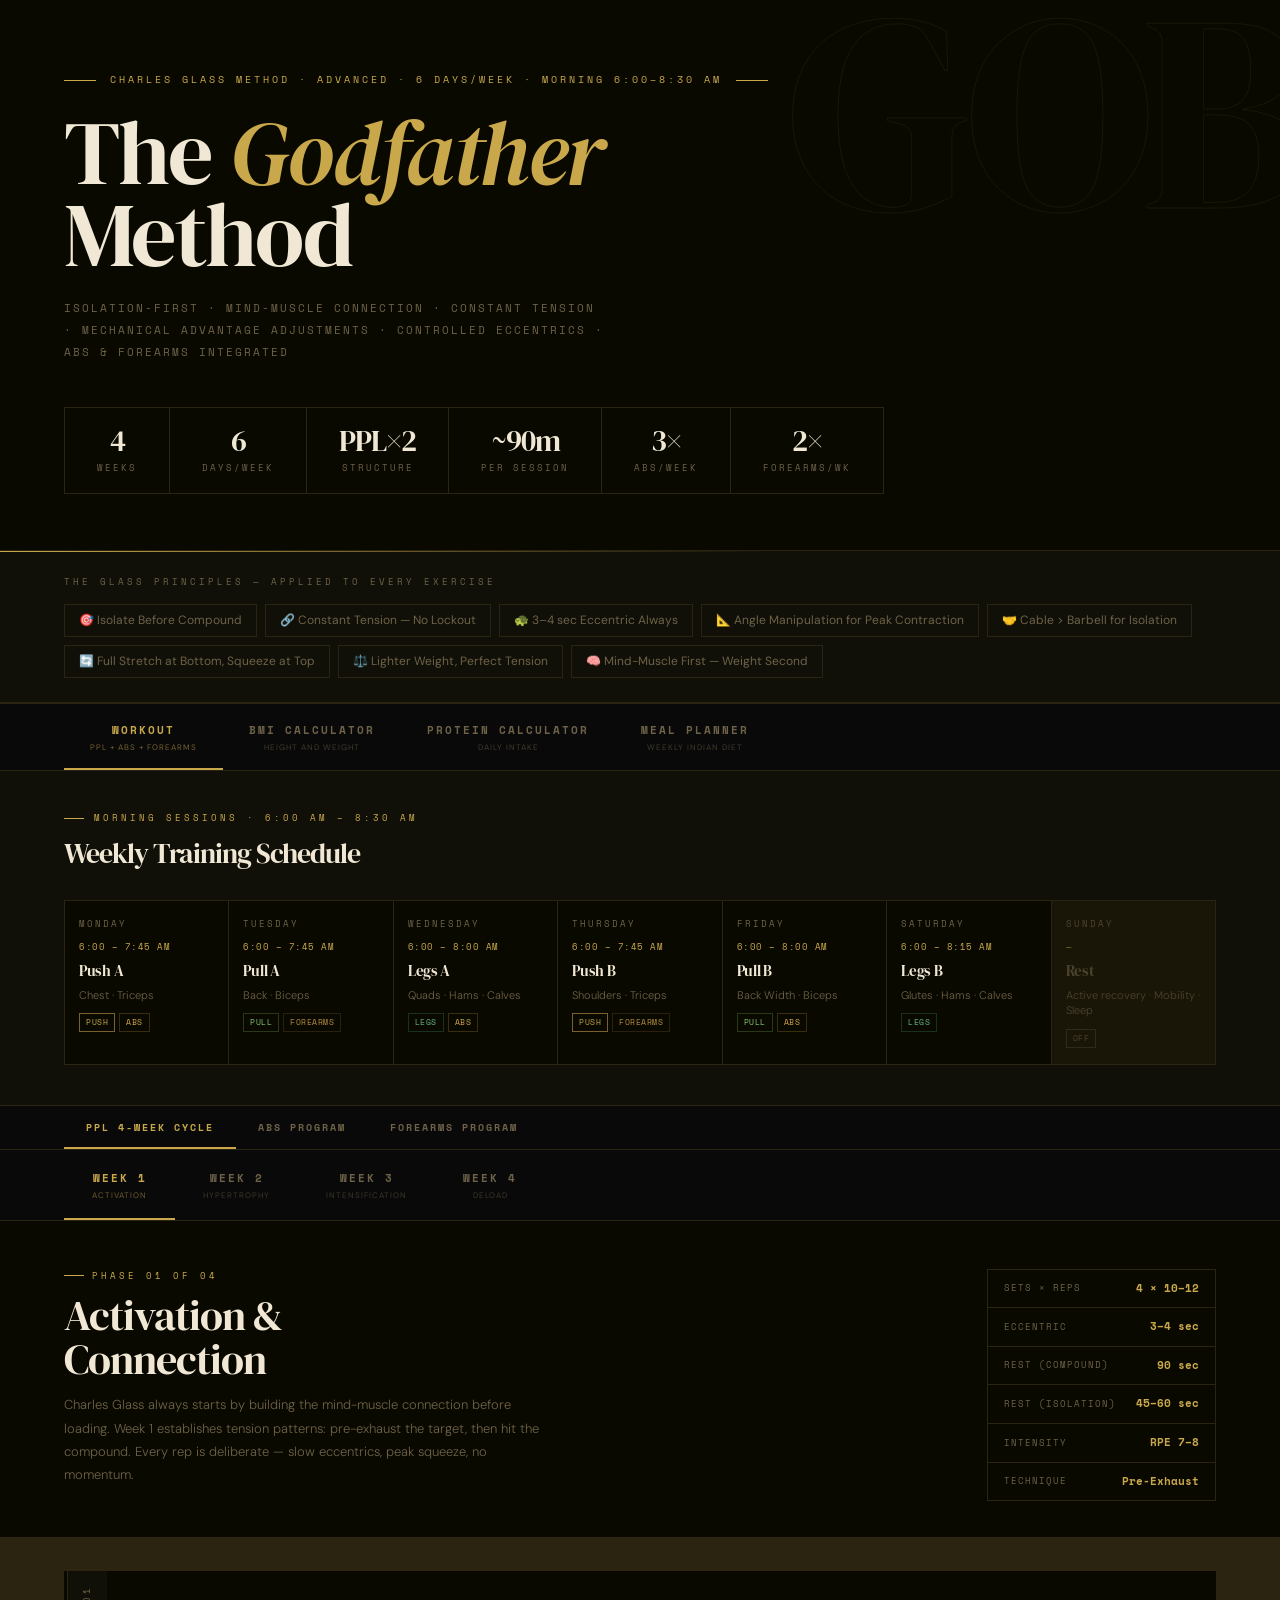
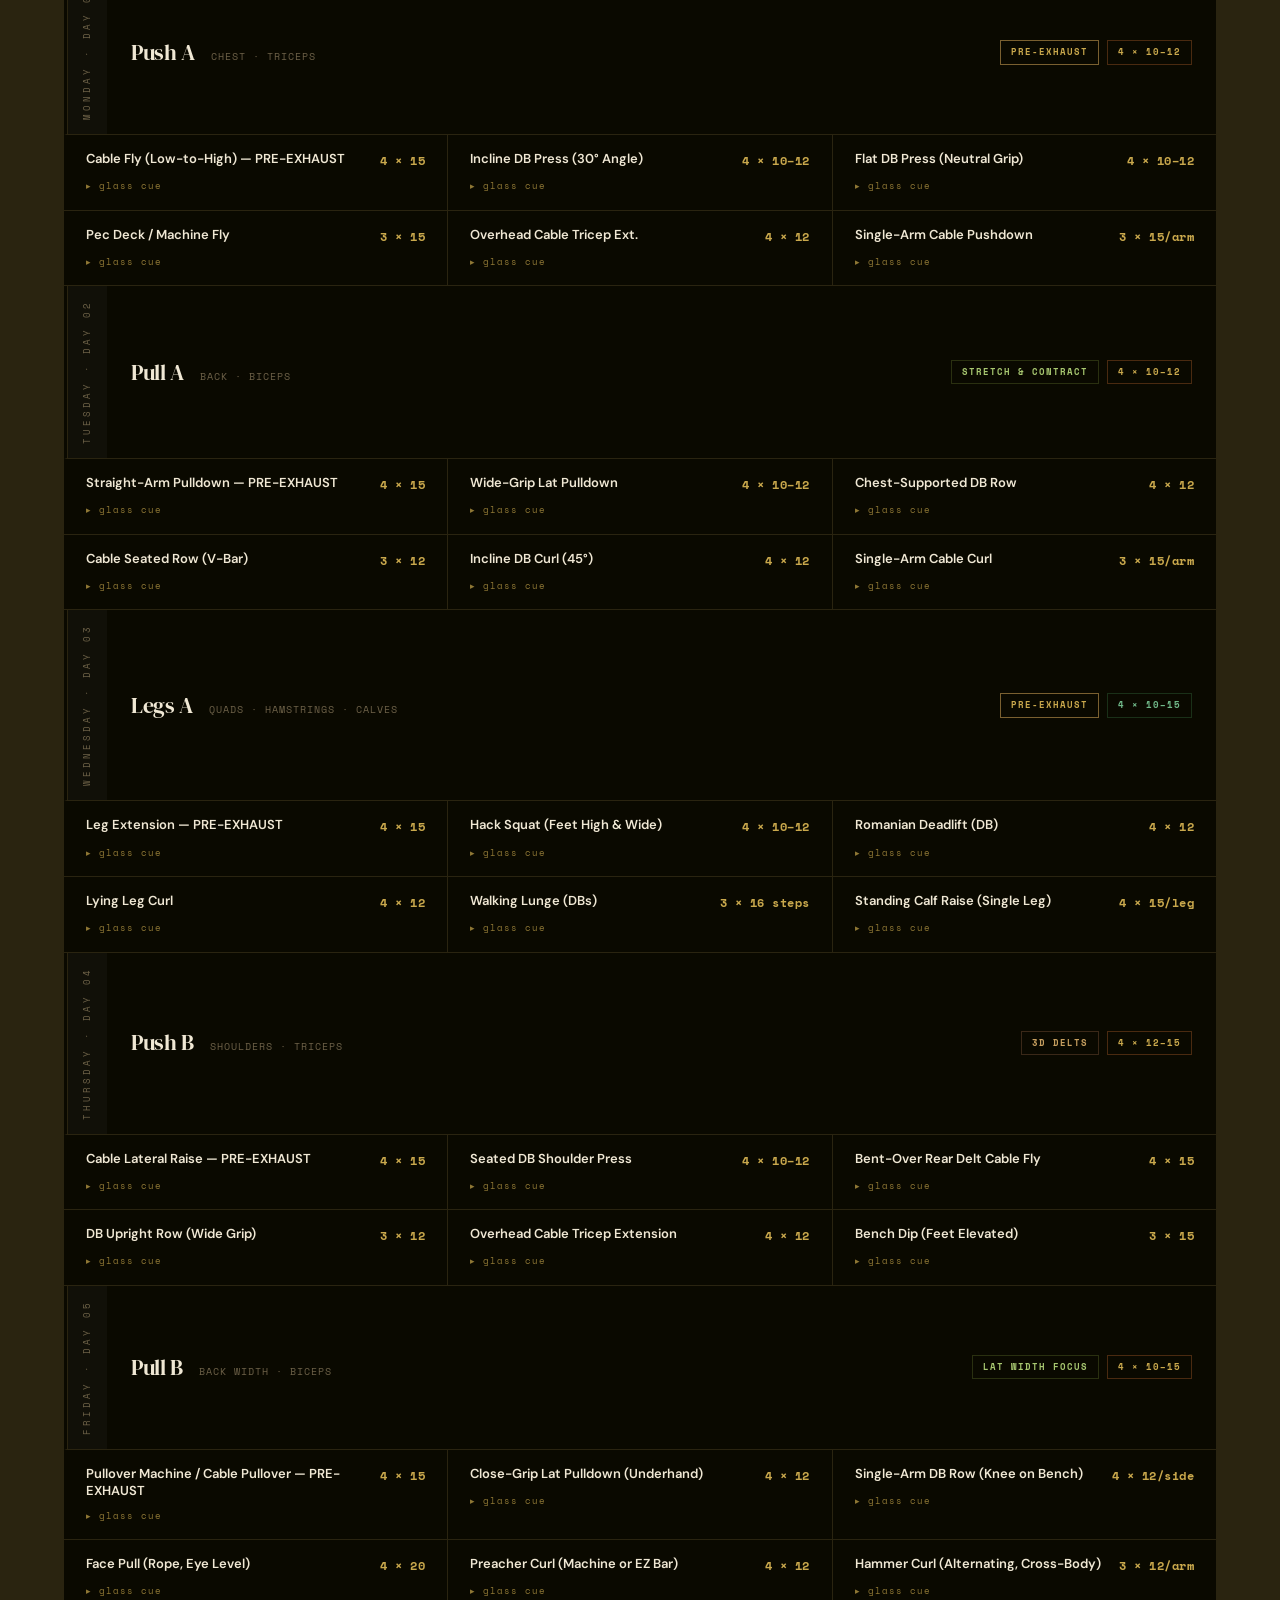
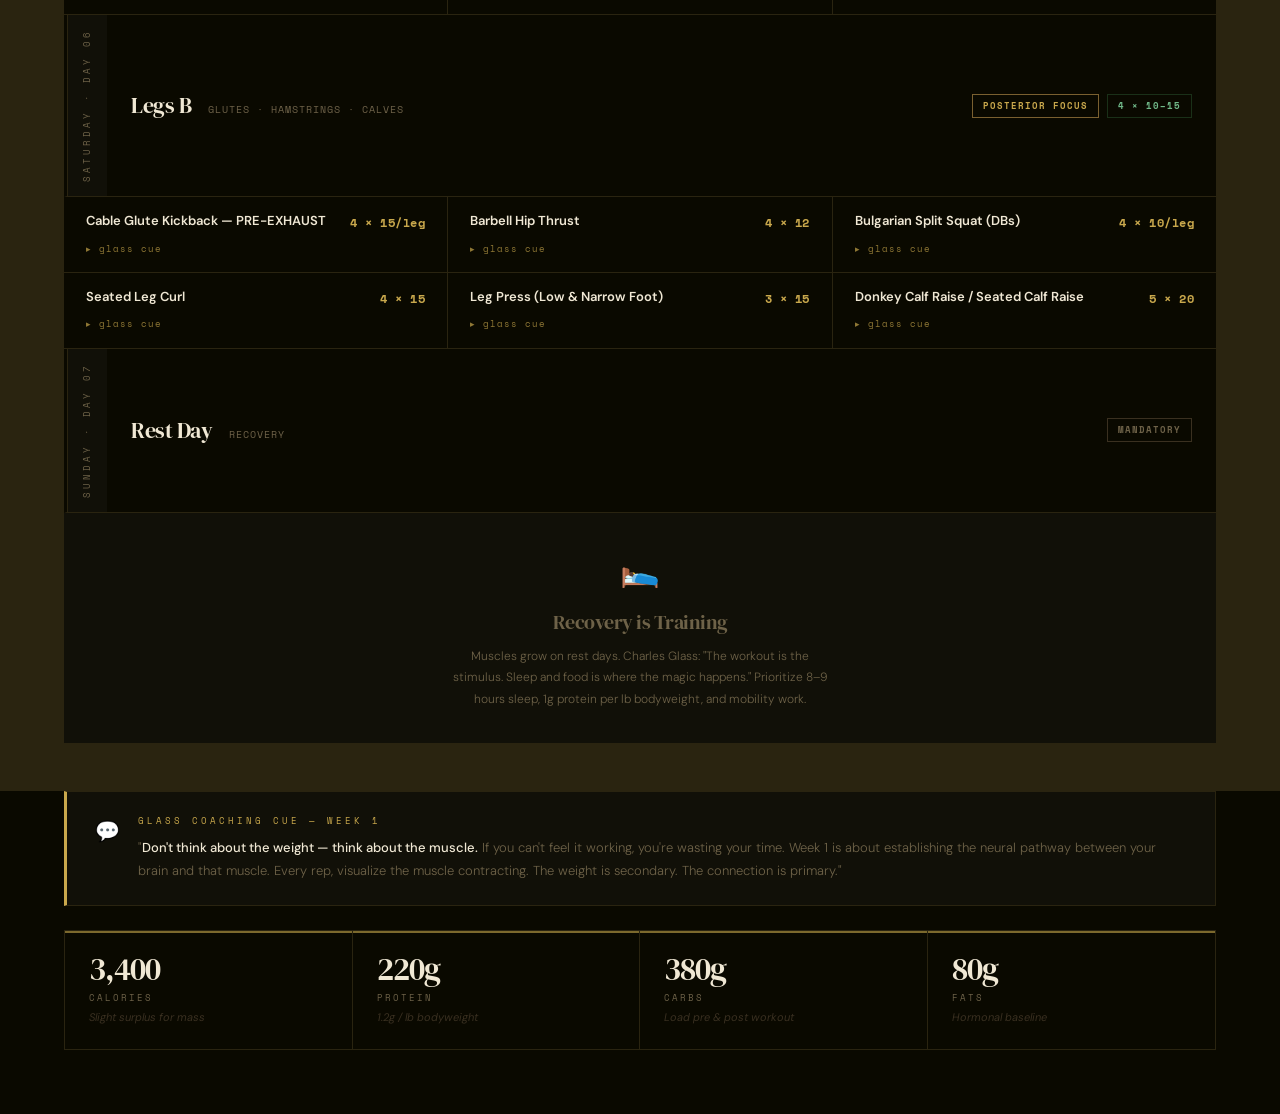
==== index.html @ 3644d1d0 "Configure GitHub Pages deployment" ====
<!DOCTYPE html>
<html lang="en">
<head>
<meta charset="UTF-8">
<meta name="viewport" content="width=device-width, initial-scale=1.0">
<title>Charles Glass GOB Method — PPL + Abs + Forearms</title>
<link href="https://fonts.googleapis.com/css2?family=DM+Serif+Display:ital@0;1&family=DM+Sans:wght@300;400;500;600&family=Space+Mono:wght@400;700&display=swap" rel="stylesheet">
<style>
:root {
  --bg:         #0a0900;
  --surface:    #111008;
  --card:       #17140a;
  --border:     #2a2410;
  --border-hi:  #3d3418;
  --accent:     #c9a84c;
  --accent-dim: #7a6030;
  --accent-glow:rgba(201,168,76,0.12);
  --white:      #f0e8d4;
  --muted:      #6e6248;
  --sub:        #3a3020;
  --text:       #d4c8a8;
}

*, *::before, *::after { margin: 0; padding: 0; box-sizing: border-box; }

::-webkit-scrollbar { width: 3px; height: 3px; }
::-webkit-scrollbar-track { background: var(--bg); }
::-webkit-scrollbar-thumb { background: var(--accent); }

body {
  background: var(--bg);
  color: var(--text);
  font-family: 'DM Sans', sans-serif;
  font-size: 14px;
  line-height: 1.6;
  -webkit-font-smoothing: antialiased;
  overflow-x: hidden;
}

/* ─── HERO ─── */
.hero {
  position: relative;
  padding: 72px 64px 56px;
  border-bottom: 1px solid var(--border);
  overflow: hidden;
}

/* big background number */
.hero-bg-text {
  position: absolute;
  right: -20px;
  top: -30px;
  font-family: 'DM Serif Display', serif;
  font-size: 280px;
  color: transparent;
  -webkit-text-stroke: 1px rgba(201,168,76,0.08);
  pointer-events: none;
  line-height: 1;
  letter-spacing: -8px;
  user-select: none;
}

.hero-eyebrow {
  display: flex;
  align-items: center;
  gap: 14px;
  margin-bottom: 24px;
}
.eyebrow-line {
  width: 32px;
  height: 1px;
  background: var(--accent);
}
.eyebrow-text {
  font-family: 'Space Mono', monospace;
  font-size: 10px;
  letter-spacing: 3px;
  text-transform: uppercase;
  color: var(--accent);
}

h1 {
  font-family: 'DM Serif Display', serif;
  font-size: clamp(48px, 7vw, 92px);
  font-weight: 400;
  line-height: 0.92;
  color: var(--white);
  letter-spacing: -2px;
}
h1 em {
  font-style: italic;
  color: var(--accent);
}

.hero-sub {
  margin-top: 20px;
  font-family: 'Space Mono', monospace;
  font-size: 11px;
  letter-spacing: 2px;
  text-transform: uppercase;
  color: var(--muted);
  max-width: 540px;
  line-height: 2;
}

.hero-stats {
  display: flex;
  gap: 0;
  margin-top: 44px;
  border: 1px solid var(--border);
  width: fit-content;
}
.h-stat {
  padding: 18px 32px;
  border-right: 1px solid var(--border);
  text-align: center;
  position: relative;
  transition: background 0.2s;
}
.h-stat:last-child { border-right: none; }
.h-stat:hover { background: var(--surface); }
.h-stat::after {
  content: '';
  position: absolute;
  bottom: 0; left: 0; right: 0;
  height: 2px;
  background: var(--accent);
  transform: scaleX(0);
  transition: transform 0.25s;
}
.h-stat:hover::after { transform: scaleX(1); }

.h-stat-val {
  font-family: 'DM Serif Display', serif;
  font-size: 30px;
  color: var(--white);
  line-height: 1;
  letter-spacing: -1px;
}
.h-stat-lbl {
  font-family: 'Space Mono', monospace;
  font-size: 9px;
  letter-spacing: 2px;
  text-transform: uppercase;
  color: var(--muted);
  margin-top: 5px;
}

/* ─── PRINCIPLES ─── */
.principles {
  background: var(--surface);
  border-bottom: 1px solid var(--border);
  padding: 24px 64px;
  position: relative;
}
.principles::before {
  content: '';
  position: absolute;
  top: 0; left: 0; right: 0;
  height: 1px;
  background: linear-gradient(90deg, var(--accent) 0%, transparent 60%);
}
.principles-title {
  font-family: 'Space Mono', monospace;
  font-size: 9px;
  letter-spacing: 3px;
  text-transform: uppercase;
  color: var(--muted);
  margin-bottom: 14px;
}
.principles-grid {
  display: flex;
  flex-wrap: wrap;
  gap: 8px;
}
.principle-chip {
  background: transparent;
  border: 1px solid var(--border);
  padding: 6px 14px;
  font-family: 'DM Sans', sans-serif;
  font-size: 12px;
  font-weight: 400;
  color: var(--muted);
  transition: border-color 0.2s, color 0.2s;
  cursor: default;
}
.principle-chip:hover {
  border-color: var(--accent-dim);
  color: var(--text);
}

/* ─── WEEK NAV ─── */
.week-nav {
  position: sticky;
  top: 0;
  z-index: 100;
  display: flex;
  background: rgba(10,10,10,0.97);
  backdrop-filter: blur(16px);
  border-bottom: 1px solid var(--border);
  padding: 0 64px;
  overflow-x: auto;
}
.week-btn {
  background: none;
  border: none;
  border-bottom: 2px solid transparent;
  color: var(--muted);
  font-family: 'Space Mono', monospace;
  font-size: 11px;
  font-weight: 700;
  letter-spacing: 2px;
  text-transform: uppercase;
  padding: 20px 28px 18px;
  cursor: pointer;
  transition: color 0.2s, border-color 0.2s;
  white-space: nowrap;
  display: flex;
  flex-direction: column;
  align-items: center;
  gap: 4px;
}
.week-btn span {
  font-size: 8px;
  font-weight: 400;
  letter-spacing: 1px;
  opacity: 0.5;
  font-family: 'DM Sans', sans-serif;
  text-transform: uppercase;
}
.week-btn:hover { color: var(--white); }
.week-btn.active {
  color: var(--accent);
  border-bottom-color: var(--accent);
}

/* ─── WEEK PANEL ─── */
.week-panel { display: none; }
.week-panel.active { display: block; }

/* ─── WEEK INTRO ─── */
.week-intro {
  padding: 48px 64px 36px;
  border-bottom: 1px solid var(--border);
  display: flex;
  align-items: flex-start;
  justify-content: space-between;
  gap: 40px;
  flex-wrap: wrap;
}
.wi-left {}
.wi-phase {
  font-family: 'Space Mono', monospace;
  font-size: 9px;
  letter-spacing: 3px;
  color: var(--accent);
  text-transform: uppercase;
  margin-bottom: 10px;
  display: flex;
  align-items: center;
  gap: 8px;
}
.wi-phase::before {
  content: '';
  display: inline-block;
  width: 20px;
  height: 1px;
  background: var(--accent);
}
.wi-title {
  font-family: 'DM Serif Display', serif;
  font-size: clamp(28px, 3.5vw, 42px);
  font-weight: 400;
  color: var(--white);
  line-height: 1.05;
  letter-spacing: -1px;
}
.wi-desc {
  margin-top: 12px;
  font-size: 13px;
  color: var(--muted);
  line-height: 1.8;
  max-width: 480px;
  font-weight: 300;
}
.wi-right {
  display: flex;
  flex-direction: column;
  gap: 0;
  min-width: 220px;
  border: 1px solid var(--border);
}
.wi-param {
  display: flex;
  justify-content: space-between;
  align-items: center;
  font-size: 12px;
  border-bottom: 1px solid var(--border);
  padding: 10px 16px;
  gap: 20px;
}
.wi-param:last-child { border-bottom: none; }
.wi-param-key {
  font-family: 'Space Mono', monospace;
  font-size: 9px;
  letter-spacing: 1px;
  color: var(--muted);
  text-transform: uppercase;
}
.wi-param-val {
  font-family: 'Space Mono', monospace;
  font-size: 11px;
  font-weight: 700;
  color: var(--accent);
}

/* ─── DAYS ─── */
.days-container {
  padding: 32px 64px 48px;
  display: flex;
  flex-direction: column;
  gap: 1px;
  background: var(--border);
  border-top: 1px solid var(--border);
}

.day-block {
  border: none;
  background: var(--bg);
  overflow: hidden;
  opacity: 0;
  transform: translateY(10px);
  transition: opacity 0.4s ease, transform 0.4s ease, background 0.2s;
}
.day-block.visible {
  opacity: 1;
  transform: translateY(0);
}
.day-block:hover { background: var(--card); }

.day-top {
  display: flex;
  align-items: stretch;
  border-bottom: 1px solid var(--border);
  border-left: 3px solid transparent;
  transition: border-color 0.2s;
}
.day-block:hover .day-top { border-left-color: var(--accent); }

.day-num-col {
  writing-mode: vertical-lr;
  transform: rotate(180deg);
  padding: 14px 12px;
  background: var(--surface);
  border-right: 1px solid var(--border);
  font-family: 'Space Mono', monospace;
  font-size: 9px;
  font-weight: 400;
  letter-spacing: 3px;
  text-transform: uppercase;
  color: var(--muted);
  display: flex;
  align-items: center;
  justify-content: center;
  white-space: nowrap;
  min-width: 40px;
}

.day-title-area {
  flex: 1;
  padding: 16px 24px;
  display: flex;
  align-items: center;
  justify-content: space-between;
  flex-wrap: wrap;
  gap: 12px;
}

.day-name {
  font-family: 'DM Serif Display', serif;
  font-size: 22px;
  font-weight: 400;
  color: var(--white);
  letter-spacing: -0.5px;
}
.day-name span {
  font-family: 'Space Mono', monospace;
  font-size: 10px;
  color: var(--muted);
  font-weight: 400;
  letter-spacing: 1px;
  text-transform: uppercase;
  margin-left: 12px;
}

.day-badges { display: flex; gap: 8px; flex-wrap: wrap; }
.badge {
  font-family: 'Space Mono', monospace;
  font-size: 9px;
  font-weight: 700;
  letter-spacing: 1px;
  text-transform: uppercase;
  padding: 4px 10px;
  border: 1px solid;
}
.badge-gold  { border-color: var(--accent-dim); color: var(--accent); }
.badge-red   { border-color: #4a2a10; color: #c9a84c; }
.badge-blue  { border-color: #2a3010; color: #a8c870; }
.badge-green { border-color: #1a3018; color: #70b888; }
.badge-purple{ border-color: #3a2818; color: #c8a060; }
.badge-rest  { border-color: var(--sub); color: var(--muted); }

/* ─── EXERCISES GRID ─── */
.exercises-grid {
  display: grid;
  grid-template-columns: repeat(auto-fill, minmax(300px, 1fr));
  gap: 1px;
  background: var(--border);
}
.ex-cell {
  background: var(--bg);
  padding: 16px 22px;
  display: flex;
  flex-direction: column;
  gap: 7px;
  transition: background 0.15s;
  position: relative;
}
.ex-cell::before {
  content: '';
  position: absolute;
  left: 0; top: 0; bottom: 0;
  width: 2px;
  background: var(--accent);
  opacity: 0;
  transition: opacity 0.2s;
}
.ex-cell:hover { background: var(--card); }
.ex-cell:hover::before { opacity: 1; }

.ex-top {
  display: flex;
  justify-content: space-between;
  align-items: flex-start;
  gap: 12px;
}
.ex-name {
  font-family: 'DM Sans', sans-serif;
  font-size: 13px;
  font-weight: 600;
  color: var(--white);
  line-height: 1.3;
  flex: 1;
}
.ex-sets {
  font-family: 'Space Mono', monospace;
  font-size: 12px;
  font-weight: 700;
  color: var(--accent);
  white-space: nowrap;
  letter-spacing: 0.5px;
  flex-shrink: 0;
}
.ex-glass-tip {
  font-size: 12px;
  color: var(--muted);
  font-weight: 300;
  line-height: 1.6;
  font-style: italic;
  border-left: 2px solid var(--sub);
  padding-left: 10px;
}

/* ─── REST BLOCK ─── */
.rest-block {
  padding: 32px 28px;
  text-align: center;
  background: var(--surface);
}
.rest-icon { font-size: 32px; margin-bottom: 10px; }
.rest-title {
  font-family: 'DM Serif Display', serif;
  font-size: 20px;
  color: var(--muted);
  margin-bottom: 8px;
  letter-spacing: -0.5px;
}
.rest-desc {
  font-size: 12px;
  color: var(--muted);
  line-height: 1.8;
  font-weight: 300;
  max-width: 380px;
  margin: 0 auto;
}

/* ─── COACHING NOTE ─── */
.coaching-note {
  margin: 0 64px;
  border: 1px solid var(--border);
  border-left: 3px solid var(--accent);
  background: var(--surface);
  padding: 22px 28px;
  display: flex;
  gap: 18px;
  align-items: flex-start;
}
.cn-icon {
  font-size: 20px;
  flex-shrink: 0;
  margin-top: 1px;
}
.cn-title {
  font-family: 'Space Mono', monospace;
  font-size: 9px;
  letter-spacing: 3px;
  text-transform: uppercase;
  color: var(--accent);
  margin-bottom: 8px;
}
.cn-text {
  font-size: 13px;
  color: var(--muted);
  line-height: 1.8;
  font-weight: 300;
}
.cn-text strong { color: var(--white); font-weight: 500; }

/* ─── NUTRITION ROW ─── */
.nutrition-row {
  margin: 24px 64px 0;
  display: grid;
  grid-template-columns: repeat(4, 1fr);
  border: 1px solid var(--border);
}
.nut-cell {
  padding: 22px 24px;
  border-right: 1px solid var(--border);
  position: relative;
  transition: background 0.2s;
}
.nut-cell:last-child { border-right: none; }
.nut-cell:hover { background: var(--surface); }
.nut-cell::before {
  content: '';
  position: absolute;
  top: 0; left: 0; right: 0;
  height: 2px;
  background: var(--accent);
  opacity: 0.6;
}
.nut-val {
  font-family: 'DM Serif Display', serif;
  font-size: 32px;
  color: var(--white);
  line-height: 1;
  letter-spacing: -1px;
}
.nut-lbl {
  font-family: 'Space Mono', monospace;
  font-size: 9px;
  letter-spacing: 2px;
  text-transform: uppercase;
  color: var(--muted);
  margin-top: 6px;
}
.nut-note {
  font-size: 11px;
  color: var(--sub);
  margin-top: 4px;
  font-style: italic;
}

/* ─── SPACER ─── */
.spacer { height: 64px; }

/* ─── ANIMATIONS ─── */
@keyframes fadeIn {
  from { opacity: 0; transform: translateY(16px); }
  to   { opacity: 1; transform: translateY(0); }
}

/* ══════════════════════════════════════
   WEEKLY SCHEDULE
══════════════════════════════════════ */
.schedule-section {
  padding: 40px 64px;
  border-bottom: 1px solid var(--border);
  background: var(--surface);
}
.section-eyebrow {
  font-family: 'Space Mono', monospace;
  font-size: 9px;
  letter-spacing: 3px;
  text-transform: uppercase;
  color: var(--accent);
  margin-bottom: 6px;
  display: flex;
  align-items: center;
  gap: 10px;
}
.section-eyebrow::before {
  content: '';
  width: 20px; height: 1px;
  background: var(--accent);
  display: inline-block;
}
.section-title {
  font-family: 'DM Serif Display', serif;
  font-size: 28px;
  color: var(--white);
  letter-spacing: -1px;
  margin-bottom: 24px;
}
.schedule-grid {
  display: grid;
  grid-template-columns: repeat(7, 1fr);
  gap: 1px;
  background: var(--border);
  border: 1px solid var(--border);
}
.sched-day {
  background: var(--bg);
  padding: 16px 14px;
  display: flex;
  flex-direction: column;
  gap: 8px;
  transition: background 0.2s;
  min-height: 130px;
}
.sched-day:hover { background: var(--card); }
.sched-day.rest-day { opacity: 0.5; }
.sched-day-name {
  font-family: 'Space Mono', monospace;
  font-size: 9px;
  letter-spacing: 2px;
  text-transform: uppercase;
  color: var(--muted);
}
.sched-time {
  font-family: 'Space Mono', monospace;
  font-size: 9px;
  color: var(--accent);
  letter-spacing: 0.5px;
}
.sched-main {
  font-family: 'DM Serif Display', serif;
  font-size: 15px;
  color: var(--white);
  line-height: 1.2;
  letter-spacing: -0.3px;
}
.sched-sub {
  font-size: 11px;
  color: var(--muted);
  font-weight: 300;
  line-height: 1.4;
}
.sched-tags {
  display: flex;
  flex-wrap: wrap;
  gap: 4px;
  margin-top: 2px;
}
.sched-tag {
  font-family: 'Space Mono', monospace;
  font-size: 8px;
  letter-spacing: 0.5px;
  padding: 2px 6px;
  border: 1px solid;
  text-transform: uppercase;
}
.stag-push  { border-color: var(--accent-dim); color: var(--accent); }
.stag-pull  { border-color: #2a3818; color: #88c878; }
.stag-legs  { border-color: #1a3020; color: #68b888; }
.stag-abs   { border-color: #3a2c10; color: #d4a84c; }
.stag-fore  { border-color: #2a2010; color: #b89040; }
.stag-rest  { border-color: var(--sub); color: var(--muted); }

/* ══════════════════════════════════════
   EXPANDABLE EXERCISE CARDS
══════════════════════════════════════ */
.ex-cell {
  cursor: pointer;
}
.ex-expand-toggle {
  display: flex;
  align-items: center;
  gap: 6px;
  margin-top: 2px;
}
.ex-expand-icon {
  font-family: 'Space Mono', monospace;
  font-size: 9px;
  color: var(--accent);
  letter-spacing: 1px;
  opacity: 0.7;
  transition: opacity 0.2s;
  user-select: none;
}
.ex-cell:hover .ex-expand-icon { opacity: 1; }
.ex-detail {
  display: none;
  margin-top: 10px;
  padding-top: 10px;
  border-top: 1px solid var(--border);
  display: none;
  flex-direction: column;
  gap: 8px;
}
.ex-cell.open .ex-detail { display: flex; }
.ex-meta-grid {
  display: grid;
  grid-template-columns: 1fr 1fr;
  gap: 6px;
}
.ex-meta-item {
  background: var(--surface);
  padding: 7px 10px;
  display: flex;
  flex-direction: column;
  gap: 2px;
}
.ex-meta-key {
  font-family: 'Space Mono', monospace;
  font-size: 8px;
  letter-spacing: 1.5px;
  text-transform: uppercase;
  color: var(--muted);
}
.ex-meta-val {
  font-family: 'Space Mono', monospace;
  font-size: 11px;
  font-weight: 700;
  color: var(--accent);
}
.ex-glass-cue {
  background: rgba(201,168,76,0.07);
  border-left: 2px solid var(--accent);
  padding: 8px 12px;
  font-size: 11px;
  color: var(--text);
  line-height: 1.6;
  font-style: italic;
}

/* ══════════════════════════════════════
   ABS + FOREARMS SECTION TABS
══════════════════════════════════════ */
.suppl-nav {
  display: flex;
  background: var(--bg);
  border-bottom: 1px solid var(--border);
  padding: 0 64px;
  overflow-x: auto;
  position: sticky;
  top: 57px;
  z-index: 90;
  backdrop-filter: blur(16px);
  background: rgba(10,10,10,0.97);
}
.suppl-btn {
  background: none;
  border: none;
  border-bottom: 2px solid transparent;
  color: var(--muted);
  font-family: 'Space Mono', monospace;
  font-size: 10px;
  font-weight: 700;
  letter-spacing: 2px;
  text-transform: uppercase;
  padding: 14px 22px 12px;
  cursor: pointer;
  transition: color 0.2s, border-color 0.2s;
  white-space: nowrap;
}
.suppl-btn:hover { color: var(--white); }
.suppl-btn.active { color: var(--accent); border-bottom-color: var(--accent); }

.suppl-panel { display: none; }
.suppl-panel.active { display: block; }

/* ══════════════════════════════════════
   ABS SECTION
══════════════════════════════════════ */
.abs-section, .forearms-section {
  padding: 40px 64px 48px;
}
.suppl-intro {
  display: flex;
  gap: 40px;
  justify-content: space-between;
  flex-wrap: wrap;
  margin-bottom: 32px;
  padding-bottom: 28px;
  border-bottom: 1px solid var(--border);
  align-items: flex-start;
}
.suppl-desc {
  max-width: 520px;
}
.suppl-desc p {
  font-size: 13px;
  color: var(--muted);
  line-height: 1.8;
  font-weight: 300;
  margin-top: 10px;
}
.suppl-params {
  border: 1px solid var(--border);
  min-width: 220px;
}
.suppl-param {
  display: flex;
  justify-content: space-between;
  align-items: center;
  padding: 10px 16px;
  border-bottom: 1px solid var(--border);
  gap: 16px;
}
.suppl-param:last-child { border-bottom: none; }
.sp-k {
  font-family: 'Space Mono', monospace;
  font-size: 9px;
  letter-spacing: 1px;
  text-transform: uppercase;
  color: var(--muted);
}
.sp-v {
  font-family: 'Space Mono', monospace;
  font-size: 11px;
  font-weight: 700;
  color: var(--accent);
}

/* Abs/Forearms exercise table */
.suppl-ex-list {
  display: flex;
  flex-direction: column;
  gap: 1px;
  background: var(--border);
  border: 1px solid var(--border);
}
.suppl-ex-row {
  background: var(--bg);
  display: grid;
  grid-template-columns: 44px 1fr;
  cursor: pointer;
  transition: background 0.15s;
  border-left: 3px solid transparent;
  transition: background 0.15s, border-color 0.2s;
}
.suppl-ex-row:hover { background: var(--card); border-left-color: var(--accent); }
.suppl-ex-row.open { background: var(--card); border-left-color: var(--accent); }
.suppl-ex-num {
  display: flex;
  align-items: flex-start;
  justify-content: center;
  padding: 16px 0 0;
  font-family: 'Space Mono', monospace;
  font-size: 10px;
  font-weight: 700;
  color: var(--accent);
}
.suppl-ex-body {
  padding: 14px 20px 14px 0;
}
.suppl-ex-top {
  display: flex;
  justify-content: space-between;
  align-items: flex-start;
  gap: 12px;
}
.suppl-ex-name {
  font-family: 'DM Sans', sans-serif;
  font-size: 14px;
  font-weight: 600;
  color: var(--white);
  line-height: 1.2;
}
.suppl-ex-sets {
  font-family: 'Space Mono', monospace;
  font-size: 12px;
  font-weight: 700;
  color: var(--accent);
  white-space: nowrap;
  flex-shrink: 0;
}
.suppl-ex-detail {
  display: none;
  margin-top: 12px;
  flex-direction: column;
  gap: 10px;
}
.suppl-ex-row.open .suppl-ex-detail { display: flex; }
.suppl-meta-row {
  display: grid;
  grid-template-columns: repeat(4, 1fr);
  gap: 6px;
}
.suppl-meta-cell {
  background: var(--surface);
  padding: 8px 10px;
  display: flex;
  flex-direction: column;
  gap: 2px;
}
.smc-k {
  font-family: 'Space Mono', monospace;
  font-size: 8px;
  letter-spacing: 1px;
  text-transform: uppercase;
  color: var(--muted);
}
.smc-v {
  font-family: 'Space Mono', monospace;
  font-size: 11px;
  font-weight: 700;
  color: var(--accent);
}
.suppl-glass-cue {
  background: rgba(201,168,76,0.06);
  border-left: 2px solid var(--accent);
  padding: 8px 12px;
  font-size: 12px;
  color: var(--muted);
  line-height: 1.7;
  font-style: italic;
}
.suppl-glass-cue strong { color: var(--white); font-style: normal; font-weight: 500; }
.suppl-expand-hint {
  font-family: 'Space Mono', monospace;
  font-size: 8px;
  color: var(--sub);
  letter-spacing: 1px;
  margin-top: 4px;
}

/* Week schedule inside abs/forearms */
.suppl-weekly-sched {
  margin-top: 32px;
  padding-top: 28px;
  border-top: 1px solid var(--border);
}
.swsch-grid {
  display: grid;
  grid-template-columns: repeat(6, 1fr);
  gap: 1px;
  background: var(--border);
  border: 1px solid var(--border);
  margin-top: 16px;
}
.swsch-cell {
  background: var(--bg);
  padding: 14px 16px;
}
.swsch-day {
  font-family: 'Space Mono', monospace;
  font-size: 9px;
  letter-spacing: 2px;
  text-transform: uppercase;
  color: var(--muted);
  margin-bottom: 6px;
}
.swsch-active { color: var(--white); }
.swsch-label {
  font-family: 'DM Serif Display', serif;
  font-size: 14px;
  color: var(--accent);
  margin-bottom: 4px;
}
.swsch-note {
  font-size: 11px;
  color: var(--muted);
  font-weight: 300;
  line-height: 1.5;
}

/* Morning session banner */
.morning-banner {
  background: var(--surface);
  border: 1px solid var(--border);
  border-left: 3px solid var(--accent);
  padding: 14px 20px;
  display: flex;
  align-items: center;
  gap: 16px;
  margin-bottom: 28px;
}
.mb-time {
  font-family: 'DM Serif Display', serif;
  font-size: 22px;
  color: var(--accent);
  white-space: nowrap;
  letter-spacing: -0.5px;
}
.mb-divider {
  width: 1px;
  height: 36px;
  background: var(--border);
  flex-shrink: 0;
}
.mb-info {
  display: flex;
  flex-direction: column;
  gap: 2px;
}
.mb-label {
  font-family: 'Space Mono', monospace;
  font-size: 9px;
  letter-spacing: 2px;
  text-transform: uppercase;
  color: var(--accent);
}
.mb-desc {
  font-size: 12px;
  color: var(--muted);
  font-weight: 300;
}

/* ─── RESPONSIVE ─── */
@media (max-width: 900px) {
  .schedule-grid { grid-template-columns: repeat(4, 1fr); }
}
@media (max-width: 700px) {
  .hero, .principles, .page-nav, .week-nav, .week-intro, .days-container,
  .coaching-note, .nutrition-row,
  .schedule-section, .abs-section, .forearms-section,
  .tool-section, .diet-section,
  .suppl-nav { padding-left: 20px; padding-right: 20px; }
  .hero { padding-top: 56px; padding-bottom: 40px; }
  .hero-bg-text { font-size: 160px; right: -10px; top: -20px; }
  h1 { font-size: clamp(36px, 12vw, 56px); }
  .hero-sub { font-size: 10px; letter-spacing: 1.5px; }
  .page-nav { top: 0; }
  .page-tab {
    min-width: 176px;
    padding: 14px 16px 12px;
    align-items: flex-start;
    text-align: left;
  }
  .page-tab span {
    white-space: nowrap;
    line-height: 1.2;
  }
  .nutrition-row { grid-template-columns: repeat(2, 1fr); }
  .nut-cell:nth-child(2) { border-right: none; }
  .nut-cell:nth-child(3),
  .nut-cell:nth-child(4) { border-top: 1px solid var(--border); }
  .hero-stats { flex-wrap: wrap; }
  .hero-stats, .week-nav, .suppl-nav, .page-nav { scroll-snap-type: x proximity; }
  .page-tab, .week-btn, .suppl-btn { scroll-snap-align: start; }
  .exercises-grid { grid-template-columns: 1fr; }
  .week-intro { flex-direction: column; }
  .wi-right { width: 100%; }
  .week-btn { padding: 16px 18px 14px; }
  .suppl-btn { padding: 14px 16px 12px; }
  .schedule-grid { grid-template-columns: repeat(2, 1fr); }
  .suppl-meta-row { grid-template-columns: repeat(2, 1fr); }
  .suppl-intro { flex-direction: column; }
  .suppl-params { width: 100%; }
  .swsch-grid { grid-template-columns: repeat(3, 1fr); }
  .ex-meta-grid { grid-template-columns: repeat(2, 1fr); }
  .morning-banner { flex-wrap: wrap; }
  .diet-grid { grid-template-columns: 1fr; }
  .diet-card { padding: 16px; }
  .meal-block { padding: 14px; }
  .diet-day-meta { gap: 10px; }
  .diet-day-meta span { font-size: 9px; }
  .meal-nutrition { grid-template-columns: repeat(2, minmax(0, 1fr)); }
}

@media (max-width: 480px) {
  .hero, .principles, .week-intro, .days-container,
  .coaching-note, .nutrition-row,
  .schedule-section, .abs-section, .forearms-section,
  .tool-section, .diet-section,
  .suppl-nav { padding-left: 14px; padding-right: 14px; }
  .page-nav { padding-left: 14px; padding-right: 14px; }
  .hero-bg-text { display: none; }
  .hero-stats { width: 100%; }
  .h-stat { flex: 1 1 50%; padding: 14px 16px; }
  .schedule-grid,
  .swsch-grid,
  .suppl-meta-row,
  .ex-meta-grid,
  .meal-nutrition { grid-template-columns: 1fr; }
  .page-tab {
    min-width: 156px;
    font-size: 10px;
    letter-spacing: 1.4px;
  }
  .page-tab span { font-size: 8px; }
  .week-btn, .suppl-btn { padding-left: 14px; padding-right: 14px; }
  .tool-card { padding: 16px; }
  .tool-card input, .tool-card button { width: 100%; }
  .diet-card h3 { font-size: 22px; }
  .meal-name { font-size: 14px; }
  .meal-detail, .meal-recipe { font-size: 12px; }
  .diet-day-meta { flex-direction: column; align-items: flex-start; }
}

.tool-section{
padding:40px 64px;
border-top:1px solid var(--border);
}

.page-nav{
position:sticky;
top:0;
z-index:110;
display:flex;
gap:0;
padding:0 64px;
overflow-x:auto;
background:rgba(10,10,10,0.97);
backdrop-filter:blur(16px);
border-top:1px solid var(--border);
border-bottom:1px solid var(--border);
scrollbar-width:none;
}

.page-nav::-webkit-scrollbar{ display:none; }

.page-tab{
background:none;
border:none;
border-bottom:2px solid transparent;
color:var(--muted);
font-family:'Space Mono', monospace;
font-size:11px;
font-weight:700;
letter-spacing:2px;
text-transform:uppercase;
padding:18px 26px 16px;
cursor:pointer;
white-space:nowrap;
display:flex;
flex-direction:column;
align-items:center;
gap:4px;
transition:color 0.2s, border-color 0.2s;
flex:0 0 auto;
text-align:center;
}

.page-tab span{
font-size:8px;
font-weight:400;
letter-spacing:1px;
opacity:0.55;
font-family:'DM Sans', sans-serif;
text-transform:uppercase;
}

.page-tab:hover{ color:var(--white); }
.page-tab.active{
color:var(--accent);
border-bottom-color:var(--accent);
}

.page-panel{
display:none;
min-height:40vh;
}

.page-panel.active{
display:block;
}

.tool-card{
background:var(--card);
padding:20px;
max-width:400px;
width:100%;
border:1px solid var(--border);
display:flex;
flex-direction:column;
gap:10px;
}

.tool-card input{
padding:10px;
background:var(--bg);
border:1px solid var(--border);
color:var(--white);
}

.tool-card button{
background:var(--accent);
border:none;
padding:10px;
cursor:pointer;
}

.diet-grid{
display:grid;
grid-template-columns:repeat(auto-fit,minmax(250px,1fr));
gap:20px;
}

.diet-section{
padding:40px 64px 56px;
border-top:1px solid var(--border);
}

.diet-card{
background:var(--card);
padding:20px;
border:1px solid var(--border);
}

.diet-card h3{
font-family:'DM Serif Display', serif;
font-size:24px;
font-weight:400;
color:var(--white);
margin-bottom:12px;
line-height:1.1;
}

.diet-card ul{
list-style:none;
display:flex;
flex-direction:column;
gap:10px;
padding:0;
}

.diet-card li{
color:var(--text);
border-bottom:1px solid var(--border);
padding-bottom:10px;
}

.diet-card li:last-child{
border-bottom:none;
padding-bottom:0;
}

.diet-intro{
max-width:760px;
margin:14px 0 28px;
color:var(--muted);
line-height:1.8;
}

.diet-card{
display:flex;
flex-direction:column;
gap:16px;
}

.diet-day-meta{
display:flex;
justify-content:space-between;
gap:16px;
flex-wrap:wrap;
padding-top:12px;
border-top:1px solid var(--border);
}

.diet-day-meta span{
font-family:'Space Mono', monospace;
font-size:10px;
letter-spacing:1px;
text-transform:uppercase;
color:var(--accent);
}

.meal-block{
padding:16px;
background:var(--surface);
border:1px solid var(--border);
}

.meal-block h4{
font-family:'Space Mono', monospace;
font-size:11px;
letter-spacing:2px;
text-transform:uppercase;
color:var(--accent);
margin-bottom:10px;
}

.meal-name{
font-size:15px;
font-weight:600;
color:var(--white);
margin-bottom:8px;
line-height:1.5;
}

.meal-detail{
font-size:13px;
color:var(--text);
margin-bottom:6px;
line-height:1.6;
}

.meal-recipe{
font-size:12px;
line-height:1.7;
color:var(--muted);
margin-bottom:10px;
}

.meal-nutrition{
display:grid;
grid-template-columns:repeat(4, minmax(0, 1fr));
gap:8px;
}

.meal-nutrition span{
display:block;
padding:8px 10px;
border:1px solid var(--border);
background:var(--bg);
font-family:'Space Mono', monospace;
font-size:10px;
letter-spacing:1px;
text-transform:uppercase;
color:var(--text);
text-align:center;
line-height:1.4;
overflow-wrap:anywhere;
}

</style>
</head>
<body>

<!-- HERO -->
<header class="hero">
  <div class="hero-bg-text">GOB</div>
  <div class="hero-eyebrow">
    <div class="eyebrow-line"></div>
    <div class="eyebrow-text">Charles Glass Method · Advanced · 6 Days/Week · Morning 6:00–8:30 AM</div>
    <div class="eyebrow-line"></div>
  </div>
  <h1>The <em>Godfather</em><br>Method</h1>
  <p class="hero-sub">Isolation-first · Mind-muscle connection · Constant tension · Mechanical advantage adjustments · Controlled eccentrics · Abs & Forearms integrated</p>
  <div class="hero-stats">
    <div class="h-stat"><div class="h-stat-val">4</div><div class="h-stat-lbl">Weeks</div></div>
    <div class="h-stat"><div class="h-stat-val">6</div><div class="h-stat-lbl">Days/Week</div></div>
    <div class="h-stat"><div class="h-stat-val">PPL×2</div><div class="h-stat-lbl">Structure</div></div>
    <div class="h-stat"><div class="h-stat-val">~90m</div><div class="h-stat-lbl">Per Session</div></div>
    <div class="h-stat"><div class="h-stat-val">3×</div><div class="h-stat-lbl">Abs/Week</div></div>
    <div class="h-stat"><div class="h-stat-val">2×</div><div class="h-stat-lbl">Forearms/Wk</div></div>
  </div>
</header>

<!-- GOB PRINCIPLES -->
<div class="principles">
  <div class="principles-title">The Glass Principles — Applied to Every Exercise</div>
  <div class="principles-grid">
    <div class="principle-chip">🎯 Isolate Before Compound</div>
    <div class="principle-chip">🔗 Constant Tension — No Lockout</div>
    <div class="principle-chip">🐢 3–4 sec Eccentric Always</div>
    <div class="principle-chip">📐 Angle Manipulation for Peak Contraction</div>
    <div class="principle-chip">🤝 Cable > Barbell for Isolation</div>
    <div class="principle-chip">🔄 Full Stretch at Bottom, Squeeze at Top</div>
    <div class="principle-chip">⚖️ Lighter Weight, Perfect Tension</div>
    <div class="principle-chip">🧠 Mind-Muscle First — Weight Second</div>
  </div>
</div>

<nav class="page-nav">
  <button class="page-tab active" onclick="showPageTab('workout', this)">Workout<span>PPL + Abs + Forearms</span></button>
  <button class="page-tab" onclick="showPageTab('bmi', this)">BMI Calculator<span>Height and Weight</span></button>
  <button class="page-tab" onclick="showPageTab('protein', this)">Protein Calculator<span>Daily Intake</span></button>
  <button class="page-tab" onclick="showPageTab('meal', this)">Meal Planner<span>Weekly Indian Diet</span></button>
</nav>

<section id="page-workout" class="page-panel active">

<!-- WEEKLY SCHEDULE -->
<section class="schedule-section">
  <div class="section-eyebrow">Morning Sessions · 6:00 AM – 8:30 AM</div>
  <div class="section-title">Weekly Training Schedule</div>
  <div class="schedule-grid">
    <!-- MON -->
    <div class="sched-day">
      <div class="sched-day-name">Monday</div>
      <div class="sched-time">6:00 – 7:45 AM</div>
      <div class="sched-main">Push A</div>
      <div class="sched-sub">Chest · Triceps</div>
      <div class="sched-tags">
        <span class="sched-tag stag-push">Push</span>
        <span class="sched-tag stag-abs">Abs</span>
      </div>
    </div>
    <!-- TUE -->
    <div class="sched-day">
      <div class="sched-day-name">Tuesday</div>
      <div class="sched-time">6:00 – 7:45 AM</div>
      <div class="sched-main">Pull A</div>
      <div class="sched-sub">Back · Biceps</div>
      <div class="sched-tags">
        <span class="sched-tag stag-pull">Pull</span>
        <span class="sched-tag stag-fore">Forearms</span>
      </div>
    </div>
    <!-- WED -->
    <div class="sched-day">
      <div class="sched-day-name">Wednesday</div>
      <div class="sched-time">6:00 – 8:00 AM</div>
      <div class="sched-main">Legs A</div>
      <div class="sched-sub">Quads · Hams · Calves</div>
      <div class="sched-tags">
        <span class="sched-tag stag-legs">Legs</span>
        <span class="sched-tag stag-abs">Abs</span>
      </div>
    </div>
    <!-- THU -->
    <div class="sched-day">
      <div class="sched-day-name">Thursday</div>
      <div class="sched-time">6:00 – 7:45 AM</div>
      <div class="sched-main">Push B</div>
      <div class="sched-sub">Shoulders · Triceps</div>
      <div class="sched-tags">
        <span class="sched-tag stag-push">Push</span>
        <span class="sched-tag stag-fore">Forearms</span>
      </div>
    </div>
    <!-- FRI -->
    <div class="sched-day">
      <div class="sched-day-name">Friday</div>
      <div class="sched-time">6:00 – 8:00 AM</div>
      <div class="sched-main">Pull B</div>
      <div class="sched-sub">Back Width · Biceps</div>
      <div class="sched-tags">
        <span class="sched-tag stag-pull">Pull</span>
        <span class="sched-tag stag-abs">Abs</span>
      </div>
    </div>
    <!-- SAT -->
    <div class="sched-day">
      <div class="sched-day-name">Saturday</div>
      <div class="sched-time">6:00 – 8:15 AM</div>
      <div class="sched-main">Legs B</div>
      <div class="sched-sub">Glutes · Hams · Calves</div>
      <div class="sched-tags">
        <span class="sched-tag stag-legs">Legs</span>
      </div>
    </div>
    <!-- SUN -->
    <div class="sched-day rest-day">
      <div class="sched-day-name">Sunday</div>
      <div class="sched-time">—</div>
      <div class="sched-main" style="color:var(--muted)">Rest</div>
      <div class="sched-sub">Active recovery · Mobility · Sleep</div>
      <div class="sched-tags">
        <span class="sched-tag stag-rest">Off</span>
      </div>
    </div>
  </div>
</section>

<!-- SUPPLEMENTARY NAV: PPL Weeks | Abs | Forearms -->
<nav class="suppl-nav">
  <button class="suppl-btn active" onclick="showSuppl('ppl',this)">PPL 4-Week Cycle</button>
  <button class="suppl-btn" onclick="showSuppl('abs',this)">Abs Program</button>
  <button class="suppl-btn" onclick="showSuppl('forearms',this)">Forearms Program</button>
</nav>

<div id="suppl-ppl" class="suppl-panel active">
<nav class="week-nav" style="top:114px">
  <button class="week-btn active" onclick="showWeek(1,this)">Week 1<span>Activation</span></button>
  <button class="week-btn" onclick="showWeek(2,this)">Week 2<span>Hypertrophy</span></button>
  <button class="week-btn" onclick="showWeek(3,this)">Week 3<span>Intensification</span></button>
  <button class="week-btn" onclick="showWeek(4,this)">Week 4<span>Deload</span></button>
</nav>

<!-- ══════════ WEEK 1 ══════════ -->
<div class="week-panel active" id="week-1">
  <div class="week-intro">
    <div class="wi-left">
      <div class="wi-phase">Phase 01 of 04</div>
      <div class="wi-title">Activation &<br>Connection</div>
      <div class="wi-desc">Charles Glass always starts by building the mind-muscle connection before loading. Week 1 establishes tension patterns: pre-exhaust the target, then hit the compound. Every rep is deliberate — slow eccentrics, peak squeeze, no momentum.</div>
    </div>
    <div class="wi-right">
      <div class="wi-param"><span class="wi-param-key">Sets × Reps</span><span class="wi-param-val">4 × 10–12</span></div>
      <div class="wi-param"><span class="wi-param-key">Eccentric</span><span class="wi-param-val">3–4 sec</span></div>
      <div class="wi-param"><span class="wi-param-key">Rest (Compound)</span><span class="wi-param-val">90 sec</span></div>
      <div class="wi-param"><span class="wi-param-key">Rest (Isolation)</span><span class="wi-param-val">45–60 sec</span></div>
      <div class="wi-param"><span class="wi-param-key">Intensity</span><span class="wi-param-val">RPE 7–8</span></div>
      <div class="wi-param"><span class="wi-param-key">Technique</span><span class="wi-param-val">Pre-Exhaust</span></div>
    </div>
  </div>

  <div class="days-container">

    <!-- D1: Push A — Chest + Triceps -->
    <div class="day-block">
      <div class="day-top">
        <div class="day-num-col">Monday · Day 01</div>
        <div class="day-title-area">
          <div class="day-name">Push A <span>Chest · Triceps</span></div>
          <div class="day-badges"><span class="badge badge-gold">Pre-Exhaust</span><span class="badge badge-red">4 × 10–12</span></div>
        </div>
      </div>
      <div class="exercises-grid">
        <div class="ex-cell">
          <div class="ex-top"><span class="ex-name">Cable Fly (Low-to-High) — PRE-EXHAUST</span><span class="ex-sets">4 × 15</span></div>
          <div class="ex-glass-tip">Glass always pre-exhausts the chest. Set cables low, arms slightly bent, squeeze at top like hugging a barrel. No lockout.</div>
        </div>
        <div class="ex-cell">
          <div class="ex-top"><span class="ex-name">Incline DB Press (30° Angle)</span><span class="ex-sets">4 × 10–12</span></div>
          <div class="ex-glass-tip">30° incline only — not 45°. Elbows flared, lower to full stretch, press to just short of lockout. Keep chest loaded throughout.</div>
        </div>
        <div class="ex-cell">
          <div class="ex-top"><span class="ex-name">Flat DB Press (Neutral Grip)</span><span class="ex-sets">4 × 10–12</span></div>
          <div class="ex-glass-tip">Neutral grip reduces shoulder stress and keeps more tension on the pecs. Pause at the bottom for 1 sec at full stretch.</div>
        </div>
        <div class="ex-cell">
          <div class="ex-top"><span class="ex-name">Pec Deck / Machine Fly</span><span class="ex-sets">3 × 15</span></div>
          <div class="ex-glass-tip">Glass loves the machine fly — constant cable tension. Slow 4-sec negative, hold the contracted position for 2 sec each rep.</div>
        </div>
        <div class="ex-cell">
          <div class="ex-top"><span class="ex-name">Overhead Cable Tricep Ext.</span><span class="ex-sets">4 × 12</span></div>
          <div class="ex-glass-tip">Face away from cable. Arms overhead = long head fully stretched. Lower slowly, extend fully. Elbows stay pinned to ears.</div>
        </div>
        <div class="ex-cell">
          <div class="ex-top"><span class="ex-name">Single-Arm Cable Pushdown</span><span class="ex-sets">3 × 15/arm</span></div>
          <div class="ex-glass-tip">One arm at a time for full isolation. Rotate wrist slightly outward at bottom for peak tricep contraction. No body swing.</div>
        </div>
      </div>
    </div>

    <!-- D2: Pull A — Back + Biceps -->
    <div class="day-block">
      <div class="day-top">
        <div class="day-num-col">Tuesday · Day 02</div>
        <div class="day-title-area">
          <div class="day-name">Pull A <span>Back · Biceps</span></div>
          <div class="day-badges"><span class="badge badge-blue">Stretch & Contract</span><span class="badge badge-red">4 × 10–12</span></div>
        </div>
      </div>
      <div class="exercises-grid">
        <div class="ex-cell">
          <div class="ex-top"><span class="ex-name">Straight-Arm Pulldown — PRE-EXHAUST</span><span class="ex-sets">4 × 15</span></div>
          <div class="ex-glass-tip">Isolates lat without bicep involvement. Slight forward lean, arms almost straight, pull bar to hips. Feel the lat fully load.</div>
        </div>
        <div class="ex-cell">
          <div class="ex-top"><span class="ex-name">Wide-Grip Lat Pulldown</span><span class="ex-sets">4 × 10–12</span></div>
          <div class="ex-glass-tip">Slight back lean, pull to upper chest. Glass emphasizes: retract scapula FIRST before pulling arms. Slow 4-sec rise on negative.</div>
        </div>
        <div class="ex-cell">
          <div class="ex-top"><span class="ex-name">Chest-Supported DB Row</span><span class="ex-sets">4 × 12</span></div>
          <div class="ex-glass-tip">Chest on pad eliminates lower back. Drive elbow straight up and back. Squeeze rhomboids hard at top. No shoulder shrug.</div>
        </div>
        <div class="ex-cell">
          <div class="ex-top"><span class="ex-name">Cable Seated Row (V-Bar)</span><span class="ex-sets">3 × 12</span></div>
          <div class="ex-glass-tip">Sit upright. At the stretch: let shoulders protract fully. At peak: pull elbows behind torso, not just to it. Hold 1 sec.</div>
        </div>
        <div class="ex-cell">
          <div class="ex-top"><span class="ex-name">Incline DB Curl (45°)</span><span class="ex-sets">4 × 12</span></div>
          <div class="ex-glass-tip">Glass staple for long-head bicep. Arm behind torso = full stretch. Supinate at top aggressively. Never let shoulders roll forward.</div>
        </div>
        <div class="ex-cell">
          <div class="ex-top"><span class="ex-name">Single-Arm Cable Curl</span><span class="ex-sets">3 × 15/arm</span></div>
          <div class="ex-glass-tip">Cable keeps tension at full extension unlike dumbbells. Curl across body slightly for better peak contraction. Squeeze for 2 sec.</div>
        </div>
      </div>
    </div>

    <!-- D3: Legs A -->
    <div class="day-block">
      <div class="day-top">
        <div class="day-num-col">Wednesday · Day 03</div>
        <div class="day-title-area">
          <div class="day-name">Legs A <span>Quads · Hamstrings · Calves</span></div>
          <div class="day-badges"><span class="badge badge-gold">Pre-Exhaust</span><span class="badge badge-green">4 × 10–15</span></div>
        </div>
      </div>
      <div class="exercises-grid">
        <div class="ex-cell">
          <div class="ex-top"><span class="ex-name">Leg Extension — PRE-EXHAUST</span><span class="ex-sets">4 × 15</span></div>
          <div class="ex-glass-tip">Glass pre-exhausts quads before squatting. Point toes slightly outward for inner quad. Hold contracted position for 2 sec at top.</div>
        </div>
        <div class="ex-cell">
          <div class="ex-top"><span class="ex-name">Hack Squat (Feet High & Wide)</span><span class="ex-sets">4 × 10–12</span></div>
          <div class="ex-glass-tip">Foot placement shifts load. High-wide targets glutes/hams. Never lock out at top — keep quads under constant tension. 4-sec descent.</div>
        </div>
        <div class="ex-cell">
          <div class="ex-top"><span class="ex-name">Romanian Deadlift (DB)</span><span class="ex-sets">4 × 12</span></div>
          <div class="ex-glass-tip">Slow descent, feel hamstrings stretching fully. Push hips back not down. Squeeze glutes hard on the way up. Never round back.</div>
        </div>
        <div class="ex-cell">
          <div class="ex-top"><span class="ex-name">Lying Leg Curl</span><span class="ex-sets">4 × 12</span></div>
          <div class="ex-glass-tip">Plantarflex feet (toes pointed) to maximize hamstring contraction. Slow 4-sec negative. Don't let hips rise at the top.</div>
        </div>
        <div class="ex-cell">
          <div class="ex-top"><span class="ex-name">Walking Lunge (DBs)</span><span class="ex-sets">3 × 16 steps</span></div>
          <div class="ex-glass-tip">Long stride to hit glutes. Torso upright. Glass emphasizes the glute-quad co-contraction — feel both working on every step.</div>
        </div>
        <div class="ex-cell">
          <div class="ex-top"><span class="ex-name">Standing Calf Raise (Single Leg)</span><span class="ex-sets">4 × 15/leg</span></div>
          <div class="ex-glass-tip">Glass trains calves unilaterally for full range. Full stretch at bottom, 2-sec pause. Rise to absolute peak contraction. No bouncing.</div>
        </div>
      </div>
    </div>

    <!-- D4: Push B — Shoulders + Triceps -->
    <div class="day-block">
      <div class="day-top">
        <div class="day-num-col">Thursday · Day 04</div>
        <div class="day-title-area">
          <div class="day-name">Push B <span>Shoulders · Triceps</span></div>
          <div class="day-badges"><span class="badge badge-purple">3D Delts</span><span class="badge badge-red">4 × 12–15</span></div>
        </div>
      </div>
      <div class="exercises-grid">
        <div class="ex-cell">
          <div class="ex-top"><span class="ex-name">Cable Lateral Raise — PRE-EXHAUST</span><span class="ex-sets">4 × 15</span></div>
          <div class="ex-glass-tip">Cable from low pulley, cross-body. Constant tension through full ROM — unlike dumbbells which go slack at the bottom. Elbow slightly bent.</div>
        </div>
        <div class="ex-cell">
          <div class="ex-top"><span class="ex-name">Seated DB Shoulder Press</span><span class="ex-sets">4 × 10–12</span></div>
          <div class="ex-glass-tip">Do NOT press fully overhead — stop at ear level to keep deltoid loaded. Lower slowly. Elbows slightly in front of body throughout.</div>
        </div>
        <div class="ex-cell">
          <div class="ex-top"><span class="ex-name">Bent-Over Rear Delt Cable Fly</span><span class="ex-sets">4 × 15</span></div>
          <div class="ex-glass-tip">Cables crossed over, arms at shoulder height. Pull wide and squeeze scapulae hard. Rear delts are chronically underdeveloped — own this.</div>
        </div>
        <div class="ex-cell">
          <div class="ex-top"><span class="ex-name">DB Upright Row (Wide Grip)</span><span class="ex-sets">3 × 12</span></div>
          <div class="ex-glass-tip">Wide grip takes pressure off rotator cuff. Lead with elbows, pull to chin level. Pause at top — feel the lateral delt peak contraction.</div>
        </div>
        <div class="ex-cell">
          <div class="ex-top"><span class="ex-name">Overhead Cable Tricep Extension</span><span class="ex-sets">4 × 12</span></div>
          <div class="ex-glass-tip">Long-head stretch is king for tricep mass. Rope attachment, face away. Lower slowly behind head, extend fully without shoulder movement.</div>
        </div>
        <div class="ex-cell">
          <div class="ex-top"><span class="ex-name">Bench Dip (Feet Elevated)</span><span class="ex-sets">3 × 15</span></div>
          <div class="ex-glass-tip">Torso upright, elbows point straight back. Lower to 90° only — Glass avoids excessive dipping that shifts load off triceps.</div>
        </div>
      </div>
    </div>

    <!-- D5: Pull B -->
    <div class="day-block">
      <div class="day-top">
        <div class="day-num-col">Friday · Day 05</div>
        <div class="day-title-area">
          <div class="day-name">Pull B <span>Back Width · Biceps</span></div>
          <div class="day-badges"><span class="badge badge-blue">Lat Width Focus</span><span class="badge badge-red">4 × 10–15</span></div>
        </div>
      </div>
      <div class="exercises-grid">
        <div class="ex-cell">
          <div class="ex-top"><span class="ex-name">Pullover Machine / Cable Pullover — PRE-EXHAUST</span><span class="ex-sets">4 × 15</span></div>
          <div class="ex-glass-tip">Arms straight, isolates lat fully. Stretch arms overhead as far as possible, pull through to hips. Feel the serratus and lat co-contract.</div>
        </div>
        <div class="ex-cell">
          <div class="ex-top"><span class="ex-name">Close-Grip Lat Pulldown (Underhand)</span><span class="ex-sets">4 × 12</span></div>
          <div class="ex-glass-tip">Underhand grip puts bicep in stronger position, allows heavier lat loading. Pull to upper chest, slight backward lean, hold at bottom 1 sec.</div>
        </div>
        <div class="ex-cell">
          <div class="ex-top"><span class="ex-name">Single-Arm DB Row (Knee on Bench)</span><span class="ex-sets">4 × 12/side</span></div>
          <div class="ex-glass-tip">Glass insists on unilateral work for back symmetry. Pull elbow high and behind torso. Rotate slightly at top for max rhomboid squeeze.</div>
        </div>
        <div class="ex-cell">
          <div class="ex-top"><span class="ex-name">Face Pull (Rope, Eye Level)</span><span class="ex-sets">4 × 20</span></div>
          <div class="ex-glass-tip">Critical for rear delt & rotator cuff health. Pull rope to face, split the rope, externally rotate hard at peak. Non-negotiable for shoulder longevity.</div>
        </div>
        <div class="ex-cell">
          <div class="ex-top"><span class="ex-name">Preacher Curl (Machine or EZ Bar)</span><span class="ex-sets">4 × 12</span></div>
          <div class="ex-glass-tip">Locks the arm in place for pure bicep isolation. Glass loves this because it eliminates all cheating. 3-sec negative, don't fully extend — keep tension.</div>
        </div>
        <div class="ex-cell">
          <div class="ex-top"><span class="ex-name">Hammer Curl (Alternating, Cross-Body)</span><span class="ex-sets">3 × 12/arm</span></div>
          <div class="ex-glass-tip">Cross-body version better targets brachialis for arm thickness. Keep elbow pinned to side. Slow eccentric. Supinate slightly at top.</div>
        </div>
      </div>
    </div>

    <!-- D6: Legs B -->
    <div class="day-block">
      <div class="day-top">
        <div class="day-num-col">Saturday · Day 06</div>
        <div class="day-title-area">
          <div class="day-name">Legs B <span>Glutes · Hamstrings · Calves</span></div>
          <div class="day-badges"><span class="badge badge-gold">Posterior Focus</span><span class="badge badge-green">4 × 10–15</span></div>
        </div>
      </div>
      <div class="exercises-grid">
        <div class="ex-cell">
          <div class="ex-top"><span class="ex-name">Cable Glute Kickback — PRE-EXHAUST</span><span class="ex-sets">4 × 15/leg</span></div>
          <div class="ex-glass-tip">Isolates glute before squatting. Slight forward lean, kick leg back and up. Squeeze the glute at peak contraction for 2 sec. Foot flexed.</div>
        </div>
        <div class="ex-cell">
          <div class="ex-top"><span class="ex-name">Barbell Hip Thrust</span><span class="ex-sets">4 × 12</span></div>
          <div class="ex-glass-tip">Drive through heels. At top: posterior pelvic tilt (tuck hips under) for maximal glute squeeze. Hold 2 sec. Chin tucked to chest throughout.</div>
        </div>
        <div class="ex-cell">
          <div class="ex-top"><span class="ex-name">Bulgarian Split Squat (DBs)</span><span class="ex-sets">4 × 10/leg</span></div>
          <div class="ex-glass-tip">Glass emphasizes unilateral work for symmetry. Long stride hits glute/ham more. Front shin stays vertical. Slow 4-sec descent. No knee cave.</div>
        </div>
        <div class="ex-cell">
          <div class="ex-top"><span class="ex-name">Seated Leg Curl</span><span class="ex-sets">4 × 15</span></div>
          <div class="ex-glass-tip">Seated position keeps hamstrings under stretch throughout. Point toes up for enhanced contraction. 4-sec negative. Don't fully extend at top.</div>
        </div>
        <div class="ex-cell">
          <div class="ex-top"><span class="ex-name">Leg Press (Low & Narrow Foot)</span><span class="ex-sets">3 × 15</span></div>
          <div class="ex-glass-tip">Low narrow foot emphasizes vastus medialis (teardrop). Stop short of lockout — maintain quad tension. 4-sec eccentric phase on every rep.</div>
        </div>
        <div class="ex-cell">
          <div class="ex-top"><span class="ex-name">Donkey Calf Raise / Seated Calf Raise</span><span class="ex-sets">5 × 20</span></div>
          <div class="ex-glass-tip">Glass trains calves with high reps. Full range essential: full stretch at bottom (pause), rise to absolute peak, hold 2 sec. Toes straight, in & out variants.</div>
        </div>
      </div>
    </div>

    <!-- REST -->
    <div class="day-block">
      <div class="day-top">
        <div class="day-num-col">Sunday · Day 07</div>
        <div class="day-title-area">
          <div class="day-name">Rest Day <span>Recovery</span></div>
          <div class="day-badges"><span class="badge badge-rest">Mandatory</span></div>
        </div>
      </div>
      <div class="rest-block">
        <div class="rest-icon">🛌</div>
        <div class="rest-title">Recovery is Training</div>
        <div class="rest-desc">Muscles grow on rest days. Charles Glass: "The workout is the stimulus. Sleep and food is where the magic happens." Prioritize 8–9 hours sleep, 1g protein per lb bodyweight, and mobility work.</div>
      </div>
    </div>

  </div><!-- end days-container -->

  <div class="coaching-note">
    <div class="cn-icon">💬</div>
    <div class="cn-content">
      <div class="cn-title">Glass Coaching Cue — Week 1</div>
      <div class="cn-text">"<strong>Don't think about the weight — think about the muscle.</strong> If you can't feel it working, you're wasting your time. Week 1 is about establishing the neural pathway between your brain and that muscle. Every rep, visualize the muscle contracting. The weight is secondary. The connection is primary."</div>
    </div>
  </div>

  <div class="nutrition-row">
    <div class="nut-cell"><div class="nut-val">3,400</div><div class="nut-lbl">Calories</div><div class="nut-note">Slight surplus for mass</div></div>
    <div class="nut-cell"><div class="nut-val">220g</div><div class="nut-lbl">Protein</div><div class="nut-note">1.2g / lb bodyweight</div></div>
    <div class="nut-cell"><div class="nut-val">380g</div><div class="nut-lbl">Carbs</div><div class="nut-note">Load pre & post workout</div></div>
    <div class="nut-cell"><div class="nut-val">80g</div><div class="nut-lbl">Fats</div><div class="nut-note">Hormonal baseline</div></div>
  </div>
  <div class="spacer"></div>
</div>

<!-- ══════════ WEEK 2 ══════════ -->
<div class="week-panel" id="week-2">
  <div class="week-intro">
    <div class="wi-left">
      <div class="wi-phase">Phase 02 of 04</div>
      <div class="wi-title">Hypertrophy<br>& Peak Contraction</div>
      <div class="wi-desc">Volume increases. Glass adds mechanical drop sets — changing the angle mid-set to hit fresh fibers. Isolation techniques deepen: partial reps in the stretched position added to the end of sets. Every muscle group gets a finisher focused purely on squeeze.</div>
    </div>
    <div class="wi-right">
      <div class="wi-param"><span class="wi-param-key">Sets × Reps</span><span class="wi-param-val">4–5 × 10–15</span></div>
      <div class="wi-param"><span class="wi-param-key">Eccentric</span><span class="wi-param-val">3–4 sec</span></div>
      <div class="wi-param"><span class="wi-param-key">Rest</span><span class="wi-param-val">60–75 sec</span></div>
      <div class="wi-param"><span class="wi-param-key">Technique</span><span class="wi-param-val">Drop Sets + Partials</span></div>
      <div class="wi-param"><span class="wi-param-key">Intensity</span><span class="wi-param-val">RPE 8–9</span></div>
      <div class="wi-param"><span class="wi-param-key">Volume vs W1</span><span class="wi-param-val">+20%</span></div>
    </div>
  </div>

  <div class="days-container">
    <div class="day-block">
      <div class="day-top">
        <div class="day-num-col">Monday · Day 01</div>
        <div class="day-title-area">
          <div class="day-name">Push A <span>Chest · Triceps</span></div>
          <div class="day-badges"><span class="badge badge-gold">Angle Drop Sets</span><span class="badge badge-red">5 × 10–15</span></div>
        </div>
      </div>
      <div class="exercises-grid">
        <div class="ex-cell">
          <div class="ex-top"><span class="ex-name">Pec Deck — PRE-EXHAUST</span><span class="ex-sets">5 × 15</span></div>
          <div class="ex-glass-tip">Start here every chest day this week. 5 full sets before any pressing. Squeeze every rep for 2 sec. By the time you press, the pec is already awake.</div>
        </div>
        <div class="ex-cell">
          <div class="ex-top"><span class="ex-name">Low-to-High Cable Fly → Mechanical Drop to Flat</span><span class="ex-sets">4 × 12+8</span></div>
          <div class="ex-glass-tip">Do 12 reps low-to-high (lower chest), then immediately change angle to flat and do 8 more. Same weight, different fiber recruitment. Glass hallmark.</div>
        </div>
        <div class="ex-cell">
          <div class="ex-top"><span class="ex-name">Incline DB Press (30°)</span><span class="ex-sets">4 × 10–12</span></div>
          <div class="ex-glass-tip">After the cable pre-exhaust, pecs are loaded. Use slightly less weight than W1 but focus on every inch of the ROM. No momentum off the chest.</div>
        </div>
        <div class="ex-cell">
          <div class="ex-top"><span class="ex-name">Flat DB Press + Partials at Stretch</span><span class="ex-sets">4 × 10+5</span></div>
          <div class="ex-glass-tip">After 10 full reps, do 5 partial reps in the bottom half only (where stretch is greatest). Forces extra time under tension at the most anabolic position.</div>
        </div>
        <div class="ex-cell">
          <div class="ex-top"><span class="ex-name">Overhead Cable Tricep Ext. → Drop Set</span><span class="ex-sets">4 × 12 + Drop</span></div>
          <div class="ex-glass-tip">On the final set: after 12 reps, immediately drop weight 25% and do 10 more. No rest between. Long-head fully exhausted. Controlled at all times.</div>
        </div>
        <div class="ex-cell">
          <div class="ex-top"><span class="ex-name">Rope Pushdown (Finisher)</span><span class="ex-sets">3 × 20</span></div>
          <div class="ex-glass-tip">Light weight, maximum squeeze. Split the rope wide at the bottom and hold for 2 sec. Full tricep pump to finish. High rep, no ego.</div>
        </div>
      </div>
    </div>

    <div class="day-block">
      <div class="day-top">
        <div class="day-num-col">Tuesday · Day 02</div>
        <div class="day-title-area">
          <div class="day-name">Pull A <span>Back · Biceps</span></div>
          <div class="day-badges"><span class="badge badge-blue">Stretch Overload</span><span class="badge badge-red">4–5 × 10–15</span></div>
        </div>
      </div>
      <div class="exercises-grid">
        <div class="ex-cell">
          <div class="ex-top"><span class="ex-name">Straight-Arm Pulldown — PRE-EXHAUST</span><span class="ex-sets">5 × 15</span></div>
          <div class="ex-glass-tip">5 sets this week. Full lat isolation. Arms straight, arc the bar to hips. At the top — let arms rise fully overhead for maximum lat stretch before pulling.</div>
        </div>
        <div class="ex-cell">
          <div class="ex-top"><span class="ex-name">Wide-Grip Pulldown + Partials at Stretch</span><span class="ex-sets">4 × 10+5</span></div>
          <div class="ex-glass-tip">After 10 full reps, do 5 partial reps in the top half (stretch position) only. Forces the lat into a deep stretch overload — one of Glass's most effective techniques.</div>
        </div>
        <div class="ex-cell">
          <div class="ex-top"><span class="ex-name">Single-Arm DB Row (High Elbow)</span><span class="ex-sets">4 × 12/side</span></div>
          <div class="ex-glass-tip">Elbow tracks up and back — not just up. This slight rotation at the top contracts the mid-back and rear delt simultaneously. Controlled drop per rep.</div>
        </div>
        <div class="ex-cell">
          <div class="ex-top"><span class="ex-name">Low Cable Row (Wide Bar) → Angle Drop</span><span class="ex-sets">4 × 12+8</span></div>
          <div class="ex-glass-tip">Do 12 with wide bar (upper back focus), then switch to V-bar and do 8 more (lat focus). Mechanical drop with no rest — different fibers, same pump.</div>
        </div>
        <div class="ex-cell">
          <div class="ex-top"><span class="ex-name">Spider Curl (DB on Incline Bench)</span><span class="ex-sets">4 × 12</span></div>
          <div class="ex-glass-tip">Chest on incline, arms hanging. At full extension = full bicep stretch. Curl up, supinate aggressively. Glass loves this position for peak bicep development.</div>
        </div>
        <div class="ex-cell">
          <div class="ex-top"><span class="ex-name">Cable Curl → Drop Set (Finisher)</span><span class="ex-sets">3 × 15 + Drop</span></div>
          <div class="ex-glass-tip">Final set: 15 reps, drop 30%, 10 more reps, drop again, rep to failure. Triple drop set as a bicep flush. Peak contraction every single rep. No swinging.</div>
        </div>
      </div>
    </div>

    <div class="day-block">
      <div class="day-top">
        <div class="day-num-col">Wednesday · Day 03</div>
        <div class="day-title-area">
          <div class="day-name">Legs A <span>Quads · Hamstrings</span></div>
          <div class="day-badges"><span class="badge badge-gold">Pre-Exhaust + Partials</span><span class="badge badge-green">4–5 × 10–15</span></div>
        </div>
      </div>
      <div class="exercises-grid">
        <div class="ex-cell">
          <div class="ex-top"><span class="ex-name">Leg Extension — PRE-EXHAUST</span><span class="ex-sets">5 × 15</span></div>
          <div class="ex-glass-tip">5 full sets this week. Toes pointed slightly out. Hold peak contraction for 2 sec each rep. Your quads should be fully engorged before squatting.</div>
        </div>
        <div class="ex-cell">
          <div class="ex-top"><span class="ex-name">Hack Squat + Partials at Bottom</span><span class="ex-sets">4 × 10+5</span></div>
          <div class="ex-glass-tip">10 full reps, then 5 partials in the bottom position (deepest stretch). At the bottom of the hack squat, quads are maximally loaded — exploit it.</div>
        </div>
        <div class="ex-cell">
          <div class="ex-top"><span class="ex-name">Romanian Deadlift → Slow Eccentric</span><span class="ex-sets">4 × 12</span></div>
          <div class="ex-glass-tip">5-second lowering phase. Feel every inch of hamstring loading. Glass calls this "loading the spring." Push hips back aggressively. Minimal knee bend.</div>
        </div>
        <div class="ex-cell">
          <div class="ex-top"><span class="ex-name">Seated Leg Curl → Drop Set</span><span class="ex-sets">4 × 12 + Drop</span></div>
          <div class="ex-glass-tip">Seated position maximizes hamstring stretch. On final set: full 12 reps, then immediately drop 20% and rep to failure. Full pump in the hamstring belly.</div>
        </div>
        <div class="ex-cell">
          <div class="ex-top"><span class="ex-name">Leg Press (Low Narrow — Teardrop)</span><span class="ex-sets">3 × 15</span></div>
          <div class="ex-glass-tip">Feet low on the platform, hip-width. Targets vastus medialis. Stop 15° short of lockout always. Quad stays on fire the entire set. 4-sec eccentric.</div>
        </div>
        <div class="ex-cell">
          <div class="ex-top"><span class="ex-name">Standing Calf Raise (3 positions)</span><span class="ex-sets">4 × 20</span></div>
          <div class="ex-glass-tip">Set 1–2: toes straight. Set 3: toes out (inner calf). Set 4: toes in (outer calf). Glass hits all three calf head variations for complete development.</div>
        </div>
      </div>
    </div>

    <div class="day-block">
      <div class="day-top">
        <div class="day-num-col">Thursday · Day 04</div>
        <div class="day-title-area">
          <div class="day-name">Push B <span>Shoulders · Triceps</span></div>
          <div class="day-badges"><span class="badge badge-purple">3D Shoulder Isolation</span><span class="badge badge-red">4–5 × 12–15</span></div>
        </div>
      </div>
      <div class="exercises-grid">
        <div class="ex-cell">
          <div class="ex-top"><span class="ex-name">Cable Lateral Raise — PRE-EXHAUST</span><span class="ex-sets">5 × 15</span></div>
          <div class="ex-glass-tip">Cross-body cable, 5 sets. At shoulder height — pause 2 sec. Think "lead with the pinky" to externally rotate and hit lateral delt over anterior delt.</div>
        </div>
        <div class="ex-cell">
          <div class="ex-top"><span class="ex-name">Seated DB Press → Mechanical Drop to Arnold</span><span class="ex-sets">4 × 10+8</span></div>
          <div class="ex-glass-tip">10 standard presses, then immediately convert to Arnold press (rotate as you lower). Different delt-head loading in one seamless mechanical drop. No rest.</div>
        </div>
        <div class="ex-cell">
          <div class="ex-top"><span class="ex-name">Bent-Over Rear Delt Cable Fly</span><span class="ex-sets">5 × 20</span></div>
          <div class="ex-glass-tip">High reps for rear delt. Cables crossed, pull wide and hold. External rotation at peak. Glass: "Most people have no rear delts because they never feel them." Feel them.</div>
        </div>
        <div class="ex-cell">
          <div class="ex-top"><span class="ex-name">DB Upright Row + Partial Hold</span><span class="ex-sets">4 × 12</span></div>
          <div class="ex-glass-tip">At the top of each rep, hold 2 sec and feel the lateral delt contract. Wide grip, lead with elbows. This pause technique turns a simple move into an isolator.</div>
        </div>
        <div class="ex-cell">
          <div class="ex-top"><span class="ex-name">Overhead Cable Extension → Drop Set</span><span class="ex-sets">4 × 12 + Drop</span></div>
          <div class="ex-glass-tip">Final set: triple drop. Long head fully exhausted. Stay slow — especially on the drop — when you're tired is when form breaks down and injury happens.</div>
        </div>
        <div class="ex-cell">
          <div class="ex-top"><span class="ex-name">Kickback (Cable, Both Arms)</span><span class="ex-sets">3 × 20</span></div>
          <div class="ex-glass-tip">Cable kickback for constant tension at extension — where the dumbbell goes slack, the cable still loads. Rotate wrist at peak. High rep flush to finish.</div>
        </div>
      </div>
    </div>

    <div class="day-block">
      <div class="day-top">
        <div class="day-num-col">Friday · Day 05</div>
        <div class="day-title-area">
          <div class="day-name">Pull B <span>Back Thickness · Biceps</span></div>
          <div class="day-badges"><span class="badge badge-blue">Mid-Back Focus</span><span class="badge badge-red">4–5 × 10–15</span></div>
        </div>
      </div>
      <div class="exercises-grid">
        <div class="ex-cell">
          <div class="ex-top"><span class="ex-name">Pullover Machine — PRE-EXHAUST</span><span class="ex-sets">5 × 15</span></div>
          <div class="ex-glass-tip">Arms straight throughout — this is a lat exercise, not a tricep one. Stretch arms completely overhead, pull through to hips. Hold at bottom for 2 sec.</div>
        </div>
        <div class="ex-cell">
          <div class="ex-top"><span class="ex-name">Meadows Row (Single Arm Landmine)</span><span class="ex-sets">4 × 10/side</span></div>
          <div class="ex-glass-tip">Staggered stance, elbow flares out. Hits the upper lat and teres in a unique plane. Glass loves this for back thickness. Pull explosively, lower with control.</div>
        </div>
        <div class="ex-cell">
          <div class="ex-top"><span class="ex-name">Chest-Supported Row → Angle Drop</span><span class="ex-sets">4 × 12+8</span></div>
          <div class="ex-glass-tip">First 12 reps: elbows flared (upper back). Then drop weight and pull elbows tucked to ribs (lat). Two back zones, one set, no rest.</div>
        </div>
        <div class="ex-cell">
          <div class="ex-top"><span class="ex-name">Face Pull (High Reps)</span><span class="ex-sets">4 × 25</span></div>
          <div class="ex-glass-tip">Glass programs this twice per week — non-negotiable. 25 reps light weight. This is longevity work for the rotator cuff. Never skip it. External rotation hard at peak.</div>
        </div>
        <div class="ex-cell">
          <div class="ex-top"><span class="ex-name">Concentration Curl</span><span class="ex-sets">4 × 15/arm</span></div>
          <div class="ex-glass-tip">Elbow braced on inner thigh. Slow curl, supinate hard at top, hold 2 sec. This Glass classic eliminates every ounce of cheating — just pure bicep.</div>
        </div>
        <div class="ex-cell">
          <div class="ex-top"><span class="ex-name">21s (Barbell Curl)</span><span class="ex-sets">3 × 21</span></div>
          <div class="ex-glass-tip">7 bottom half + 7 top half + 7 full reps. Covers every part of the strength curve. Keep strict form throughout — the last 7 full reps should be brutal.</div>
        </div>
      </div>
    </div>

    <div class="day-block">
      <div class="day-top">
        <div class="day-num-col">Saturday · Day 06</div>
        <div class="day-title-area">
          <div class="day-name">Legs B <span>Glutes · Hamstrings · Calves</span></div>
          <div class="day-badges"><span class="badge badge-gold">Posterior + Isolation</span><span class="badge badge-green">4–5 × 12–15</span></div>
        </div>
      </div>
      <div class="exercises-grid">
        <div class="ex-cell">
          <div class="ex-top"><span class="ex-name">Cable Glute Kickback — PRE-EXHAUST</span><span class="ex-sets">5 × 15/leg</span></div>
          <div class="ex-glass-tip">5 full sets each leg before any compound. Posterior pelvic tilt at peak, foot flexed, hold 2 sec. Glute must be burning before you hip thrust.</div>
        </div>
        <div class="ex-cell">
          <div class="ex-top"><span class="ex-name">Barbell Hip Thrust + Pause</span><span class="ex-sets">5 × 12</span></div>
          <div class="ex-glass-tip">3-second pause at the top with maximum pelvic tuck. This pause technique eliminates hip flexor momentum and forces the glute to hold the load isometrically.</div>
        </div>
        <div class="ex-cell">
          <div class="ex-top"><span class="ex-name">Bulgarian Split Squat → Drop Set</span><span class="ex-sets">4 × 10 + Drop</span></div>
          <div class="ex-glass-tip">On final set: 10 reps weighted, drop DBs immediately and do 10 bodyweight reps. Pure glute-ham burn. Glass: unilateral training catches imbalances fast.</div>
        </div>
        <div class="ex-cell">
          <div class="ex-top"><span class="ex-name">Lying Leg Curl + Partials at Stretch</span><span class="ex-sets">4 × 12+5</span></div>
          <div class="ex-glass-tip">Plantarflex feet for better contraction. After 12 full reps: 5 partial reps at the bottom stretch position. Hamstrings will be on fire — embrace it.</div>
        </div>
        <div class="ex-cell">
          <div class="ex-top"><span class="ex-name">Walking Lunges (Long Stride)</span><span class="ex-sets">3 × 20 steps</span></div>
          <div class="ex-glass-tip">Longer stride = more glute. Keep torso upright. Think about pushing the back knee toward the floor rather than stepping forward — totally different feel.</div>
        </div>
        <div class="ex-cell">
          <div class="ex-top"><span class="ex-name">Seated Calf Raise (Slow — 5 sec down)</span><span class="ex-sets">5 × 20</span></div>
          <div class="ex-glass-tip">5-second negative on every rep. Absolute full stretch at bottom. Hold peak for 2 sec. Glass trains calves like a bodypart — not an afterthought. Own them.</div>
        </div>
      </div>
    </div>

    <div class="day-block">
      <div class="day-top">
        <div class="day-num-col">Sunday · Day 07</div>
        <div class="day-title-area">
          <div class="day-name">Rest Day <span>Recovery</span></div>
          <div class="day-badges"><span class="badge badge-rest">Active Recovery</span></div>
        </div>
      </div>
      <div class="rest-block">
        <div class="rest-icon">⚖️</div>
        <div class="rest-title">Recharge the System</div>
        <div class="rest-desc">Light stretching, foam rolling hip flexors and thoracic spine. Optional 20-min walk. Glass emphasizes: you cannot grow if you're always breaking down. Rest is your competitive edge.</div>
      </div>
    </div>
  </div>

  <div class="coaching-note">
    <div class="cn-icon">💬</div>
    <div class="cn-content">
      <div class="cn-title">Glass Coaching Cue — Week 2</div>
      <div class="cn-text">"<strong>Angles are everything.</strong> When you change the angle, you change the muscle. A flat fly and an incline fly are not the same exercise — they're completely different. I can make any exercise harder or easier just by changing where you stand, where the cable is, and where your elbow points. That's the art."</div>
    </div>
  </div>

  <div class="nutrition-row">
    <div class="nut-cell"><div class="nut-val">3,600</div><div class="nut-lbl">Calories</div><div class="nut-note">Volume phase — eat to grow</div></div>
    <div class="nut-cell"><div class="nut-val">230g</div><div class="nut-lbl">Protein</div><div class="nut-note">Synthesis peak</div></div>
    <div class="nut-cell"><div class="nut-val">410g</div><div class="nut-lbl">Carbs</div><div class="nut-note">Fuel high volume output</div></div>
    <div class="nut-cell"><div class="nut-val">85g</div><div class="nut-lbl">Fats</div><div class="nut-note">Hormonal support</div></div>
  </div>
  <div class="spacer"></div>
</div>

<!-- ══════════ WEEK 3 ══════════ -->
<div class="week-panel" id="week-3">
  <div class="week-intro">
    <div class="wi-left">
      <div class="wi-phase">Phase 03 of 04</div>
      <div class="wi-title">Intensification<br>& Supersets</div>
      <div class="wi-desc">Peak intensity week. Glass introduces his signature "pre-exhaust supersets" — isolate the target muscle first, then immediately hit the compound without rest. This forces the primary mover to work in a pre-fatigued state, maximizing fiber recruitment and metabolic damage.</div>
    </div>
    <div class="wi-right">
      <div class="wi-param"><span class="wi-param-key">Sets × Reps</span><span class="wi-param-val">5 × 8–12</span></div>
      <div class="wi-param"><span class="wi-param-key">Technique</span><span class="wi-param-val">Pre-Exhaust SS</span></div>
      <div class="wi-param"><span class="wi-param-key">Rest (SS)</span><span class="wi-param-val">0 sec between</span></div>
      <div class="wi-param"><span class="wi-param-key">Rest (After SS)</span><span class="wi-param-val">90–120 sec</span></div>
      <div class="wi-param"><span class="wi-param-key">Intensity</span><span class="wi-param-val">RPE 9–10</span></div>
      <div class="wi-param"><span class="wi-param-key">Volume vs W2</span><span class="wi-param-val">Similar, heavier</span></div>
    </div>
  </div>

  <div class="days-container">
    <div class="day-block">
      <div class="day-top">
        <div class="day-num-col">Monday · Day 01</div>
        <div class="day-title-area">
          <div class="day-name">Push A <span>Chest · Triceps</span></div>
          <div class="day-badges"><span class="badge badge-gold">Pre-Exhaust Supersets</span><span class="badge badge-red">5 × 8–12</span></div>
        </div>
      </div>
      <div class="exercises-grid">
        <div class="ex-cell">
          <div class="ex-top"><span class="ex-name">SS A1: Pec Deck (15 reps)</span><span class="ex-sets">5 rounds</span></div>
          <div class="ex-glass-tip">SUPERSET with A2 below — no rest between. This is Glass's signature pre-exhaust superset. Exhaust the pec on the isolator, then force it to work in compound.</div>
        </div>
        <div class="ex-cell">
          <div class="ex-top"><span class="ex-name">SS A2: Incline DB Press (10 reps)</span><span class="ex-sets">→ 90 sec rest</span></div>
          <div class="ex-glass-tip">Immediately after pec deck. Your pecs are pre-fatigued, meaning the chest — not the triceps — will be the limiting factor. Maximum chest recruitment. Rest 90 sec, repeat 5x.</div>
        </div>
        <div class="ex-cell">
          <div class="ex-top"><span class="ex-name">SS B1: Cable Fly Low-to-High (12 reps)</span><span class="ex-sets">4 rounds</span></div>
          <div class="ex-glass-tip">Second pre-exhaust superset. Target lower and mid chest. Constant squeeze. Into B2 immediately.</div>
        </div>
        <div class="ex-cell">
          <div class="ex-top"><span class="ex-name">SS B2: Flat DB Press (10 reps)</span><span class="ex-sets">→ 90 sec rest</span></div>
          <div class="ex-glass-tip">Pre-exhausted pec forces full chest engagement. Lower with 4-sec negative. Stop short of lockout at top. Rest 90 sec, repeat 4x.</div>
        </div>
        <div class="ex-cell">
          <div class="ex-top"><span class="ex-name">SS C1: Overhead Cable Ext. (12 reps)</span><span class="ex-sets">4 rounds</span></div>
          <div class="ex-glass-tip">Tricep pre-exhaust superset starts here. Long head fully loaded. Into C2 without rest.</div>
        </div>
        <div class="ex-cell">
          <div class="ex-top"><span class="ex-name">SS C2: Weighted Dip (8–10 reps)</span><span class="ex-sets">→ 90 sec rest</span></div>
          <div class="ex-glass-tip">After overhead extension, triceps are screaming. Short ROM dip — elbows back, upright torso. Even 8 reps will feel like 20. Rest 90 sec, repeat 4x.</div>
        </div>
      </div>
    </div>

    <div class="day-block">
      <div class="day-top">
        <div class="day-num-col">Tuesday · Day 02</div>
        <div class="day-title-area">
          <div class="day-name">Pull A <span>Back · Biceps</span></div>
          <div class="day-badges"><span class="badge badge-blue">Pre-Exhaust Supersets</span><span class="badge badge-red">5 × 8–12</span></div>
        </div>
      </div>
      <div class="exercises-grid">
        <div class="ex-cell">
          <div class="ex-top"><span class="ex-name">SS A1: Straight-Arm Pulldown (15 reps)</span><span class="ex-sets">5 rounds</span></div>
          <div class="ex-glass-tip">Pre-exhaust lat with no bicep involvement. By the time you pull, lats are already firing — biceps become the weak link, not the lat.</div>
        </div>
        <div class="ex-cell">
          <div class="ex-top"><span class="ex-name">SS A2: Wide-Grip Lat Pulldown (10 reps)</span><span class="ex-sets">→ 90 sec rest</span></div>
          <div class="ex-glass-tip">Immediately after pulldown. Lats are pre-fatigued — compound movement hits deeper fibers. Slow eccentric mandatory. Scapula retraction first.</div>
        </div>
        <div class="ex-cell">
          <div class="ex-top"><span class="ex-name">SS B1: Pullover Machine (12 reps)</span><span class="ex-sets">4 rounds</span></div>
          <div class="ex-glass-tip">Arms straight throughout. Targets serratus and lat lower insertion. Into B2 immediately after last rep.</div>
        </div>
        <div class="ex-cell">
          <div class="ex-top"><span class="ex-name">SS B2: Single-Arm DB Row (10/side)</span><span class="ex-sets">→ 90 sec rest</span></div>
          <div class="ex-glass-tip">Unilateral after pullover. Glass insists on unilateral for symmetry detection. Feel each side independently — is one pulling harder? Correct it.</div>
        </div>
        <div class="ex-cell">
          <div class="ex-top"><span class="ex-name">SS C1: Preacher Curl (12 reps)</span><span class="ex-sets">4 rounds</span></div>
          <div class="ex-glass-tip">Bicep pre-exhaust. Short-head bias. Slow negative, hold at bottom just short of extension. Into C2 immediately.</div>
        </div>
        <div class="ex-cell">
          <div class="ex-top"><span class="ex-name">SS C2: Standing Barbell Curl (8–10 reps)</span><span class="ex-sets">→ 90 sec rest</span></div>
          <div class="ex-glass-tip">After preacher, biceps are exhausted. No body swing allowed — if you have to cheat, weight is too heavy. Glass: "Cheating means you missed the point."</div>
        </div>
      </div>
    </div>

    <div class="day-block">
      <div class="day-top">
        <div class="day-num-col">Wednesday · Day 03</div>
        <div class="day-title-area">
          <div class="day-name">Legs A <span>Quads · Hamstrings</span></div>
          <div class="day-badges"><span class="badge badge-gold">Peak Intensity</span><span class="badge badge-green">5 × 8–15</span></div>
        </div>
      </div>
      <div class="exercises-grid">
        <div class="ex-cell">
          <div class="ex-top"><span class="ex-name">SS A1: Leg Extension (15 reps)</span><span class="ex-sets">5 rounds</span></div>
          <div class="ex-glass-tip">Pre-exhaust quads completely. Every rep: 2-sec hold at top. After 5 sets of this, your quads are begging. Now you squat.</div>
        </div>
        <div class="ex-cell">
          <div class="ex-top"><span class="ex-name">SS A2: Hack Squat (10 reps)</span><span class="ex-sets">→ 90 sec rest</span></div>
          <div class="ex-glass-tip">Immediately into the hack squat. You'll use less weight — that's fine. The quad is so pre-fatigued that light weight creates the same stimulus as heavy uninhibited squatting.</div>
        </div>
        <div class="ex-cell">
          <div class="ex-top"><span class="ex-name">SS B1: Lying Leg Curl (12 reps)</span><span class="ex-sets">4 rounds</span></div>
          <div class="ex-glass-tip">Hamstring pre-exhaust. Plantarflex, 4-sec negative. Into B2 immediately.</div>
        </div>
        <div class="ex-cell">
          <div class="ex-top"><span class="ex-name">SS B2: Romanian Deadlift (10 reps)</span><span class="ex-sets">→ 90 sec rest</span></div>
          <div class="ex-glass-tip">After leg curl, hamstrings are pre-exhausted. The RDL compound now forces hamstrings past fatigue. 5-sec lowering. You'll feel it like never before.</div>
        </div>
        <div class="ex-cell">
          <div class="ex-top"><span class="ex-name">Bulgarian Split Squat (Heavy)</span><span class="ex-sets">4 × 8/leg</span></div>
          <div class="ex-glass-tip">Now unilateral work. Both quads and hams already fatigued. Long stride, slow descent. Find your balance and own it. No rushing between legs.</div>
        </div>
        <div class="ex-cell">
          <div class="ex-top"><span class="ex-name">Calf Raise Tri-Set (3 angles)</span><span class="ex-sets">3 × 20 × 3</span></div>
          <div class="ex-glass-tip">Toes straight → toes out → toes in, no rest between angles. 60 total reps per set. 3 rounds. Glass: calves respond to high frequency and varied angles.</div>
        </div>
      </div>
    </div>

    <div class="day-block">
      <div class="day-top">
        <div class="day-num-col">Thursday · Day 04</div>
        <div class="day-title-area">
          <div class="day-name">Push B <span>Shoulders · Triceps</span></div>
          <div class="day-badges"><span class="badge badge-purple">Pre-Exhaust SS</span><span class="badge badge-red">5 × 8–15</span></div>
        </div>
      </div>
      <div class="exercises-grid">
        <div class="ex-cell">
          <div class="ex-top"><span class="ex-name">SS A1: Cable Lateral Raise (15 reps)</span><span class="ex-sets">5 rounds</span></div>
          <div class="ex-glass-tip">Pre-exhaust lateral delt before pressing. Lead with pinky. 2-sec hold at peak. Into A2 immediately.</div>
        </div>
        <div class="ex-cell">
          <div class="ex-top"><span class="ex-name">SS A2: Seated DB Shoulder Press (10 reps)</span><span class="ex-sets">→ 90 sec rest</span></div>
          <div class="ex-glass-tip">After lateral pre-exhaust, the lateral delt — not the front delt — drives the press. Elbows slightly in front. Stop before lockout. Repeat 5x.</div>
        </div>
        <div class="ex-cell">
          <div class="ex-top"><span class="ex-name">SS B1: Bent-Over Rear Delt Fly (20 reps)</span><span class="ex-sets">4 rounds</span></div>
          <div class="ex-glass-tip">Rear delt pre-exhaust. Light weight, full external rotation at peak. Torso at 90°. Into B2 immediately.</div>
        </div>
        <div class="ex-cell">
          <div class="ex-top"><span class="ex-name">SS B2: Face Pull (20 reps)</span><span class="ex-sets">→ 60 sec rest</span></div>
          <div class="ex-glass-tip">After rear delt fly, into face pull. This combination fully annihilates the posterior shoulder. Rotator cuff gets trained too. Rest 60 sec, repeat 4x.</div>
        </div>
        <div class="ex-cell">
          <div class="ex-top"><span class="ex-name">SS C1: Overhead Cable Extension (12 reps)</span><span class="ex-sets">4 rounds</span></div>
          <div class="ex-glass-tip">Long head pre-exhaust. Arms stay pinned to ears. Into C2 immediately.</div>
        </div>
        <div class="ex-cell">
          <div class="ex-top"><span class="ex-name">SS C2: Close-Grip Bench Press (10 reps)</span><span class="ex-sets">→ 90 sec rest</span></div>
          <div class="ex-glass-tip">After overhead ext, triceps are pre-fatigued. Close grip press hits all three heads hard. Even moderate weight will feel extremely heavy. Controlled at all times.</div>
        </div>
      </div>
    </div>

    <div class="day-block">
      <div class="day-top">
        <div class="day-num-col">Friday · Day 05</div>
        <div class="day-title-area">
          <div class="day-name">Pull B <span>Back Density · Biceps</span></div>
          <div class="day-badges"><span class="badge badge-blue">Pre-Exhaust SS</span><span class="badge badge-red">5 × 8–12</span></div>
        </div>
      </div>
      <div class="exercises-grid">
        <div class="ex-cell">
          <div class="ex-top"><span class="ex-name">SS A1: Pullover Machine (15 reps)</span><span class="ex-sets">5 rounds</span></div>
          <div class="ex-glass-tip">Isolates lat/serratus. Full stretch. Into A2 with no rest.</div>
        </div>
        <div class="ex-cell">
          <div class="ex-top"><span class="ex-name">SS A2: Underhand Lat Pulldown (10 reps)</span><span class="ex-sets">→ 90 sec rest</span></div>
          <div class="ex-glass-tip">After pullover, lat is pre-exhausted. Underhand grip = stronger bicep position = heavier lat load. Squeeze at bottom, full stretch at top. Repeat 5x.</div>
        </div>
        <div class="ex-cell">
          <div class="ex-top"><span class="ex-name">SS B1: Face Pull (20 reps)</span><span class="ex-sets">4 rounds</span></div>
          <div class="ex-glass-tip">Rear delt and external rotator pre-activation. Into B2 immediately.</div>
        </div>
        <div class="ex-cell">
          <div class="ex-top"><span class="ex-name">SS B2: Chest-Supported Row (10 reps)</span><span class="ex-sets">→ 90 sec rest</span></div>
          <div class="ex-glass-tip">Rear delt pre-fired, now a compound row hits mid-back and rear delt together. Elbows flared. Drive elbows up and back. Hold 1 sec at peak. Repeat 4x.</div>
        </div>
        <div class="ex-cell">
          <div class="ex-top"><span class="ex-name">SS C1: Spider Curl (12 reps)</span><span class="ex-sets">4 rounds</span></div>
          <div class="ex-glass-tip">Long head pre-exhaust. Incline bench, chest down, arms hanging. Full stretch. Supinate hard at top. Into C2.</div>
        </div>
        <div class="ex-cell">
          <div class="ex-top"><span class="ex-name">SS C2: Standing Cable Curl (10 reps)</span><span class="ex-sets">→ 75 sec rest</span></div>
          <div class="ex-glass-tip">After spider curl, biceps are obliterated. Cable keeps tension at full extension. No body swing. Squeeze hard at peak. This is your peak bicep week. Give everything.</div>
        </div>
      </div>
    </div>

    <div class="day-block">
      <div class="day-top">
        <div class="day-num-col">Saturday · Day 06</div>
        <div class="day-title-area">
          <div class="day-name">Legs B <span>Glutes · Hamstrings · Calves</span></div>
          <div class="day-badges"><span class="badge badge-gold">Pre-Exhaust SS</span><span class="badge badge-green">5 × 8–15</span></div>
        </div>
      </div>
      <div class="exercises-grid">
        <div class="ex-cell">
          <div class="ex-top"><span class="ex-name">SS A1: Cable Glute Kickback (15 reps/leg)</span><span class="ex-sets">5 rounds</span></div>
          <div class="ex-glass-tip">Full glute isolation. 2-sec squeeze at peak. After 5 sets each leg, glutes are fully pre-exhausted. Into A2 without rest.</div>
        </div>
        <div class="ex-cell">
          <div class="ex-top"><span class="ex-name">SS A2: Barbell Hip Thrust (12 reps)</span><span class="ex-sets">→ 90 sec rest</span></div>
          <div class="ex-glass-tip">After kickback pre-exhaust, glutes are already firing maximally. The hip thrust now creates an unprecedented glute stimulus. 3-sec pause at top. Repeat 5x.</div>
        </div>
        <div class="ex-cell">
          <div class="ex-top"><span class="ex-name">SS B1: Seated Leg Curl (15 reps)</span><span class="ex-sets">4 rounds</span></div>
          <div class="ex-glass-tip">Hamstring pre-exhaust. Full stretch, plantarflex, hold at top 2 sec. Into B2.</div>
        </div>
        <div class="ex-cell">
          <div class="ex-top"><span class="ex-name">SS B2: Romanian Deadlift (10 reps)</span><span class="ex-sets">→ 90 sec rest</span></div>
          <div class="ex-glass-tip">Pre-fatigued hamstrings now do an RDL. 5-sec lowering. Feel the tendon stretch. You'll use less weight — that's exactly the point. Repeat 4x.</div>
        </div>
        <div class="ex-cell">
          <div class="ex-top"><span class="ex-name">Bulgarian Split Squat (Bodyweight + Pause)</span><span class="ex-sets">3 × 10/leg</span></div>
          <div class="ex-glass-tip">After intense SS work, bodyweight split squat with 3-sec pause at bottom. Pure stretch and contraction. Form over everything. Feel the glute load completely.</div>
        </div>
        <div class="ex-cell">
          <div class="ex-top"><span class="ex-name">Calf Raise Tri-Set (3 angles, 5 sec ecc.)</span><span class="ex-sets">4 × 20 × 3</span></div>
          <div class="ex-glass-tip">5-second negative every single rep, all three angles. This is peak calf week. If your calves aren't growing, it's because you haven't been here on a Saturday doing this.</div>
        </div>
      </div>
    </div>

    <div class="day-block">
      <div class="day-top">
        <div class="day-num-col">Sunday · Day 07</div>
        <div class="day-title-area">
          <div class="day-name">Rest Day <span>Recovery</span></div>
          <div class="day-badges"><span class="badge badge-rest">Mandatory</span></div>
        </div>
      </div>
      <div class="rest-block">
        <div class="rest-icon">🔥</div>
        <div class="rest-title">Earned Rest</div>
        <div class="rest-desc">After the hardest week of the cycle — full rest is mandatory, not optional. Eat above maintenance. Sleep 9 hours if you can. The supercompensation from this week is where the real size comes from.</div>
      </div>
    </div>
  </div>

  <div class="coaching-note">
    <div class="cn-icon">💬</div>
    <div class="cn-content">
      <div class="cn-title">Glass Coaching Cue — Week 3</div>
      <div class="cn-text">"<strong>When I pre-exhaust a muscle, then go to the compound — the muscle has no choice but to work.</strong> It can't hide behind the stronger muscles anymore. That's the secret. You're not just tired, you're specifically tired in the right place. That's where growth comes from — specific, targeted exhaustion."</div>
    </div>
  </div>

  <div class="nutrition-row">
    <div class="nut-cell"><div class="nut-val">3,700</div><div class="nut-lbl">Calories</div><div class="nut-note">Peak week — eat aggressively</div></div>
    <div class="nut-cell"><div class="nut-val">240g</div><div class="nut-lbl">Protein</div><div class="nut-note">Synthesis at maximum</div></div>
    <div class="nut-cell"><div class="nut-val">430g</div><div class="nut-lbl">Carbs</div><div class="nut-note">Supersets demand glycogen</div></div>
    <div class="nut-cell"><div class="nut-val">85g</div><div class="nut-lbl">Fats</div><div class="nut-note">Hormonal baseline</div></div>
  </div>
  <div class="spacer"></div>
</div>

<!-- ══════════ WEEK 4 ══════════ -->
<div class="week-panel" id="week-4">
  <div class="week-intro">
    <div class="wi-left">
      <div class="wi-phase">Phase 04 of 04</div>
      <div class="wi-title">Deload &<br>Consolidation</div>
      <div class="wi-desc">Volume drops 40%, but intensity and Glass principles remain fully intact. Slow eccentrics, peak contractions, and perfect form — every rep. This is not a rest week from technique, it's a rest week from volume. The body supercompensates during deload, locking in the gains from Weeks 1–3.</div>
    </div>
    <div class="wi-right">
      <div class="wi-param"><span class="wi-param-key">Sets × Reps</span><span class="wi-param-val">3 × 12–15</span></div>
      <div class="wi-param"><span class="wi-param-key">Eccentric</span><span class="wi-param-val">3–4 sec (same)</span></div>
      <div class="wi-param"><span class="wi-param-key">Rest</span><span class="wi-param-val">90 sec</span></div>
      <div class="wi-param"><span class="wi-param-key">Volume vs W3</span><span class="wi-param-val">–40%</span></div>
      <div class="wi-param"><span class="wi-param-key">Intensity</span><span class="wi-param-val">RPE 6–7</span></div>
      <div class="wi-param"><span class="wi-param-key">Focus</span><span class="wi-param-val">Form + Recovery</span></div>
    </div>
  </div>

  <div class="days-container">
    <div class="day-block">
      <div class="day-top">
        <div class="day-num-col">Monday · Day 01</div>
        <div class="day-title-area">
          <div class="day-name">Push A <span>Chest · Triceps — Deload</span></div>
          <div class="day-badges"><span class="badge badge-gold">3 × 12–15</span><span class="badge badge-rest">RPE 6–7</span></div>
        </div>
      </div>
      <div class="exercises-grid">
        <div class="ex-cell">
          <div class="ex-top"><span class="ex-name">Cable Fly (Low-to-High)</span><span class="ex-sets">3 × 15</span></div>
          <div class="ex-glass-tip">Still pre-exhaust. Still slow. Still feeling every inch. Just 3 sets instead of 5. Use this week to perfect your form — feel things you rushed past in Week 3.</div>
        </div>
        <div class="ex-cell">
          <div class="ex-top"><span class="ex-name">Incline DB Press (30°)</span><span class="ex-sets">3 × 12</span></div>
          <div class="ex-glass-tip">Same form, lighter weight. 4-sec negative. Focus on the mind-muscle connection you've built — this week you refine it. No ego, just feel.</div>
        </div>
        <div class="ex-cell">
          <div class="ex-top"><span class="ex-name">Pec Deck</span><span class="ex-sets">3 × 15</span></div>
          <div class="ex-glass-tip">2-sec hold every rep at peak. Deload doesn't mean lazy reps — it means perfect reps at lower volume.</div>
        </div>
        <div class="ex-cell">
          <div class="ex-top"><span class="ex-name">Overhead Cable Tricep Extension</span><span class="ex-sets">3 × 15</span></div>
          <div class="ex-glass-tip">Long head stretch. Stay strict. Elbows pinned. 3 sets is enough to maintain and recover simultaneously.</div>
        </div>
        <div class="ex-cell">
          <div class="ex-top"><span class="ex-name">Rope Pushdown</span><span class="ex-sets">3 × 20</span></div>
          <div class="ex-glass-tip">Light and perfect. Split the rope wide. This is your flush set — blood into the tricep, joints lubricated, recovery accelerated.</div>
        </div>
      </div>
    </div>

    <div class="day-block">
      <div class="day-top">
        <div class="day-num-col">Tuesday · Day 02</div>
        <div class="day-title-area">
          <div class="day-name">Pull A <span>Back · Biceps — Deload</span></div>
          <div class="day-badges"><span class="badge badge-blue">3 × 12–15</span><span class="badge badge-rest">RPE 6–7</span></div>
        </div>
      </div>
      <div class="exercises-grid">
        <div class="ex-cell">
          <div class="ex-top"><span class="ex-name">Straight-Arm Pulldown</span><span class="ex-sets">3 × 15</span></div>
          <div class="ex-glass-tip">Full stretch, full contraction. 3 sets. The lat is still being trained — just recovering at the same time. That's the beauty of a proper deload.</div>
        </div>
        <div class="ex-cell">
          <div class="ex-top"><span class="ex-name">Wide-Grip Lat Pulldown</span><span class="ex-sets">3 × 12</span></div>
          <div class="ex-glass-tip">Perfect form week. Every rep: retract scapulae before pulling. If this cue hasn't clicked yet, this is the week it will — slower, more deliberate.</div>
        </div>
        <div class="ex-cell">
          <div class="ex-top"><span class="ex-name">Cable Seated Row (V-Bar)</span><span class="ex-sets">3 × 12</span></div>
          <div class="ex-glass-tip">Full protraction stretch, full retraction squeeze. Light enough to hold at peak for 2 sec every rep.</div>
        </div>
        <div class="ex-cell">
          <div class="ex-top"><span class="ex-name">Incline DB Curl</span><span class="ex-sets">3 × 15</span></div>
          <div class="ex-glass-tip">Long head, full stretch, perfect supination. You've built the connection — now just feel it without fighting heavy weight.</div>
        </div>
        <div class="ex-cell">
          <div class="ex-top"><span class="ex-name">Cable Curl (Both Arms)</span><span class="ex-sets">3 × 15</span></div>
          <div class="ex-glass-tip">Light flush. Constant tension throughout ROM. Hold peak 2 sec. Deload bicep work still builds — the neural signal is still there.</div>
        </div>
      </div>
    </div>

    <div class="day-block">
      <div class="day-top">
        <div class="day-num-col">Wednesday · Day 03</div>
        <div class="day-title-area">
          <div class="day-name">Legs A <span>Quads · Hamstrings — Deload</span></div>
          <div class="day-badges"><span class="badge badge-gold">3 × 12–15</span><span class="badge badge-rest">RPE 6–7</span></div>
        </div>
      </div>
      <div class="exercises-grid">
        <div class="ex-cell"><div class="ex-top"><span class="ex-name">Leg Extension</span><span class="ex-sets">3 × 15</span></div><div class="ex-glass-tip">2-sec hold, point toes out slightly. 3 sets only. Still pre-exhausting quad before leg press.</div></div>
        <div class="ex-cell"><div class="ex-top"><span class="ex-name">Hack Squat (Light)</span><span class="ex-sets">3 × 12</span></div><div class="ex-glass-tip">Use 60–70% of Week 3 weight. 4-sec negative mandatory. Perfect form focus. Joints recover during deload — treat them well.</div></div>
        <div class="ex-cell"><div class="ex-top"><span class="ex-name">Romanian Deadlift</span><span class="ex-sets">3 × 12</span></div><div class="ex-glass-tip">Slow descent (5 sec). Feel the hamstring load completely. Light enough to feel the stretch clearly — not fight the weight.</div></div>
        <div class="ex-cell"><div class="ex-top"><span class="ex-name">Seated Leg Curl</span><span class="ex-sets">3 × 15</span></div><div class="ex-glass-tip">Plantarflex, 4-sec negative. Light and full ROM. Hamstrings get flushed with blood, accelerating recovery.</div></div>
        <div class="ex-cell"><div class="ex-top"><span class="ex-name">Standing Calf Raise (Single Leg)</span><span class="ex-sets">3 × 20/leg</span></div><div class="ex-glass-tip">Full stretch, 2-sec peak hold. Even deload calves deserve the Glass treatment. Never a lazy calf raise.</div></div>
      </div>
    </div>

    <div class="day-block">
      <div class="day-top">
        <div class="day-num-col">Thursday · Day 04</div>
        <div class="day-title-area">
          <div class="day-name">Push B <span>Shoulders · Triceps — Deload</span></div>
          <div class="day-badges"><span class="badge badge-purple">3 × 12–15</span><span class="badge badge-rest">RPE 6–7</span></div>
        </div>
      </div>
      <div class="exercises-grid">
        <div class="ex-cell"><div class="ex-top"><span class="ex-name">Cable Lateral Raise</span><span class="ex-sets">3 × 20</span></div><div class="ex-glass-tip">Very light, very slow. Lead with pinky, 2-sec hold. Deload delts with high rep, low weight. Best way to keep the connection while resting the joints.</div></div>
        <div class="ex-cell"><div class="ex-top"><span class="ex-name">Seated DB Shoulder Press</span><span class="ex-sets">3 × 12</span></div><div class="ex-glass-tip">Stop before lockout. Light enough to feel every delt head separately. This is technique refinement week for pressing mechanics.</div></div>
        <div class="ex-cell"><div class="ex-top"><span class="ex-name">Bent-Over Rear Delt Fly</span><span class="ex-sets">3 × 20</span></div><div class="ex-glass-tip">High rep, light weight. Rear delts get constant work — they recover fast and respond well to frequency even in deload.</div></div>
        <div class="ex-cell"><div class="ex-top"><span class="ex-name">Face Pull</span><span class="ex-sets">3 × 25</span></div><div class="ex-glass-tip">Deload actually increases face pull reps — rotator cuff work accelerates shoulder recovery. Never skip. External rotation every rep.</div></div>
        <div class="ex-cell"><div class="ex-top"><span class="ex-name">Overhead Cable Extension</span><span class="ex-sets">3 × 15</span></div><div class="ex-glass-tip">Long head flush. Arms behind head, 4-sec negative. Light weight, full ROM. Joint recovery while maintaining neural connection.</div></div>
      </div>
    </div>

    <div class="day-block">
      <div class="day-top">
        <div class="day-num-col">Friday · Day 05</div>
        <div class="day-title-area">
          <div class="day-name">Pull B <span>Back · Biceps — Deload</span></div>
          <div class="day-badges"><span class="badge badge-blue">3 × 12–15</span><span class="badge badge-rest">RPE 6–7</span></div>
        </div>
      </div>
      <div class="exercises-grid">
        <div class="ex-cell"><div class="ex-top"><span class="ex-name">Pullover Machine</span><span class="ex-sets">3 × 15</span></div><div class="ex-glass-tip">Full stretch. Arms straight. The deload version is perfect for the serratus and lat connection you've been building.</div></div>
        <div class="ex-cell"><div class="ex-top"><span class="ex-name">Single-Arm DB Row</span><span class="ex-sets">3 × 12/side</span></div><div class="ex-glass-tip">Light, unilateral, perfect form. Feel each side independently. Compare left vs right — is the mind-muscle connection equal on both sides?</div></div>
        <div class="ex-cell"><div class="ex-top"><span class="ex-name">Face Pull</span><span class="ex-sets">3 × 25</span></div><div class="ex-glass-tip">Rear delt and rotator cuff flush. Done twice this week in deload — Glass always programs this for shoulder health and longevity.</div></div>
        <div class="ex-cell"><div class="ex-top"><span class="ex-name">Preacher Curl</span><span class="ex-sets">3 × 15</span></div><div class="ex-glass-tip">Light, strict, no cheating. Deload is the perfect time to clean up bicep form — no heavy weight means no temptation to swing.</div></div>
        <div class="ex-cell"><div class="ex-top"><span class="ex-name">Hammer Curl (Alternating)</span><span class="ex-sets">3 × 12/arm</span></div><div class="ex-glass-tip">Brachialis flush. Slow and deliberate. Slight cross-body for better brachialis peak. No rushing.</div></div>
      </div>
    </div>

    <div class="day-block">
      <div class="day-top">
        <div class="day-num-col">Saturday · Day 06</div>
        <div class="day-title-area">
          <div class="day-name">Legs B <span>Glutes · Hamstrings — Deload</span></div>
          <div class="day-badges"><span class="badge badge-gold">3 × 12–15</span><span class="badge badge-rest">RPE 6–7</span></div>
        </div>
      </div>
      <div class="exercises-grid">
        <div class="ex-cell"><div class="ex-top"><span class="ex-name">Cable Glute Kickback</span><span class="ex-sets">3 × 15/leg</span></div><div class="ex-glass-tip">Light, full squeeze, 2-sec hold. Pre-exhaust glute even in deload — the pattern is now habitual. Maintain the connection.</div></div>
        <div class="ex-cell"><div class="ex-top"><span class="ex-name">Barbell Hip Thrust (Light + Pause)</span><span class="ex-sets">3 × 12</span></div><div class="ex-glass-tip">2-sec pause at top. Lighter bar, but the pause demands full glute activation regardless of load. Feel the pelvic tuck completely.</div></div>
        <div class="ex-cell"><div class="ex-top"><span class="ex-name">Bulgarian Split Squat (Bodyweight)</span><span class="ex-sets">3 × 12/leg</span></div><div class="ex-glass-tip">No weight. Long stride. 4-sec descent. Deload split squat is excellent for hip flexor recovery and glute pattern reinforcement.</div></div>
        <div class="ex-cell"><div class="ex-top"><span class="ex-name">Lying Leg Curl</span><span class="ex-sets">3 × 15</span></div><div class="ex-glass-tip">Plantarflex, slow negative. Light enough to feel the full hamstring belly contract, not just the tendon tug.</div></div>
        <div class="ex-cell"><div class="ex-top"><span class="ex-name">Seated Calf Raise (Slow)</span><span class="ex-sets">4 × 20</span></div><div class="ex-glass-tip">Even in deload, Glass doesn't let calves off easy. 4-sec negative, 2-sec peak hold. Full range. Calves respond to consistency above all else.</div></div>
      </div>
    </div>

    <div class="day-block">
      <div class="day-top">
        <div class="day-num-col">Sunday · Day 07</div>
        <div class="day-title-area">
          <div class="day-name">Rest Day <span>Cycle Complete</span></div>
          <div class="day-badges"><span class="badge badge-rest">Mandatory</span></div>
        </div>
      </div>
      <div class="rest-block">
        <div class="rest-icon">🏆</div>
        <div class="rest-title">Cycle Complete.</div>
        <div class="rest-desc">You've completed the 4-week Glass GOB method. Assess your body, take measurements, and note strength gains. After 1–2 days full rest, begin the next cycle — increase baseline loads by 5–10% and repeat. The muscle was built this week. Trust the process.</div>
      </div>
    </div>
  </div>

  <div class="coaching-note">
    <div class="cn-icon">💬</div>
    <div class="cn-content">
      <div class="cn-title">Glass Coaching Cue — Week 4 (Deload)</div>
      <div class="cn-text">"<strong>The deload is where champions are made — not the heavy weeks.</strong> Everyone trains hard. Not everyone recovers smart. Your muscles don't grow in the gym. They grow when you're sleeping, when you're eating, when you're not training. This week you give your body permission to become what you asked it to be."</div>
    </div>
  </div>

  <div class="nutrition-row">
    <div class="nut-cell"><div class="nut-val">3,100</div><div class="nut-lbl">Calories</div><div class="nut-note">Slight maintenance cut</div></div>
    <div class="nut-cell"><div class="nut-val">220g</div><div class="nut-lbl">Protein</div><div class="nut-note">Preserve all muscle</div></div>
    <div class="nut-cell"><div class="nut-val">340g</div><div class="nut-lbl">Carbs</div><div class="nut-note">Moderate glycogen</div></div>
    <div class="nut-cell"><div class="nut-val">75g</div><div class="nut-lbl">Fats</div><div class="nut-note">Recovery support</div></div>
  </div>
  <div class="spacer"></div>
</div><!-- end week-4 -->

</div><!-- end suppl-ppl -->

<!-- ══════════════════════════════════════
     ABS PANEL
══════════════════════════════════════ -->
<div id="suppl-abs" class="suppl-panel">
  <div class="abs-section">

    <div class="morning-banner">
      <div class="mb-time">6:00 – 8:30 AM</div>
      <div class="mb-divider"></div>
      <div class="mb-info">
        <div class="mb-label">Abs are trained at the END of session</div>
        <div class="mb-desc">Mon (Push A), Wed (Legs A), Fri (Pull B) · ~15–20 min appended · Total: 3× per week</div>
      </div>
    </div>

    <div class="suppl-intro">
      <div class="suppl-desc">
        <div class="section-eyebrow">Charles Glass · Core Protocol</div>
        <div class="section-title">Abs Program</div>
        <p>Glass trains abs with the same philosophy as every other muscle — constant tension, full stretch, peak contraction, controlled tempo. He avoids hip-flexor-dominant movements and focuses on isolating the rectus abdominis and obliques through deliberate positioning. Vacuum work is programmed for transverse abdominis, giving that narrow-waist GOB aesthetic.</p>
      </div>
      <div class="suppl-params">
        <div class="suppl-param"><span class="sp-k">Frequency</span><span class="sp-v">3× / week</span></div>
        <div class="suppl-param"><span class="sp-k">Position in Session</span><span class="sp-v">End of workout</span></div>
        <div class="suppl-param"><span class="sp-k">Duration</span><span class="sp-v">15–20 min</span></div>
        <div class="suppl-param"><span class="sp-k">Tempo</span><span class="sp-v">2-0-2-1 base</span></div>
        <div class="suppl-param"><span class="sp-k">Rest Between Sets</span><span class="sp-v">30–45 sec</span></div>
        <div class="suppl-param"><span class="sp-k">Days</span><span class="sp-v">Mon · Wed · Fri</span></div>
      </div>
    </div>

    <!-- Abs Exercises -->
    <div class="suppl-ex-list">

      <!-- 1: Hanging Leg Raise -->
      <div class="suppl-ex-row" onclick="toggleSupplEx(this)">
        <div class="suppl-ex-num">01</div>
        <div class="suppl-ex-body">
          <div class="suppl-ex-top">
            <span class="suppl-ex-name">Hanging Leg Raise</span>
            <span class="suppl-ex-sets">4 × 12–15</span>
          </div>
          <div class="suppl-expand-hint">▸ tap to expand</div>
          <div class="suppl-ex-detail">
            <div class="suppl-meta-row">
              <div class="suppl-meta-cell"><span class="smc-k">Sets</span><span class="smc-v">4</span></div>
              <div class="suppl-meta-cell"><span class="smc-k">Reps</span><span class="smc-v">12–15</span></div>
              <div class="suppl-meta-cell"><span class="smc-k">Tempo</span><span class="smc-v">2-0-2-1</span></div>
              <div class="suppl-meta-cell"><span class="smc-k">Rest</span><span class="smc-v">45 sec</span></div>
            </div>
            <div class="suppl-glass-cue"><strong>Glass Cue:</strong> Dead hang, legs straight or slightly bent. Drive knees toward chest by posteriorly tilting the pelvis FIRST — not by swinging. Squeeze the lower abs at the top, hold 1 sec. Lower with complete control. Never use momentum. If you feel it in your hip flexors, you're not tilting the pelvis.</div>
          </div>
        </div>
      </div>

      <!-- 2: Cable Crunch -->
      <div class="suppl-ex-row" onclick="toggleSupplEx(this)">
        <div class="suppl-ex-num">02</div>
        <div class="suppl-ex-body">
          <div class="suppl-ex-top">
            <span class="suppl-ex-name">Cable Crunch (Kneeling)</span>
            <span class="suppl-ex-sets">4 × 15–20</span>
          </div>
          <div class="suppl-expand-hint">▸ tap to expand</div>
          <div class="suppl-ex-detail">
            <div class="suppl-meta-row">
              <div class="suppl-meta-cell"><span class="smc-k">Sets</span><span class="smc-v">4</span></div>
              <div class="suppl-meta-cell"><span class="smc-k">Reps</span><span class="smc-v">15–20</span></div>
              <div class="suppl-meta-cell"><span class="smc-k">Tempo</span><span class="smc-v">1-0-3-1</span></div>
              <div class="suppl-meta-cell"><span class="smc-k">Rest</span><span class="smc-v">30 sec</span></div>
            </div>
            <div class="suppl-glass-cue"><strong>Glass Cue:</strong> Kneel facing the cable, rope at forehead. The movement is NOT pulling your head down — it's <strong>curling your ribcage toward your pelvis</strong>. Elbows stay fixed beside your head throughout. Slow 3-sec eccentric as you rise. Glass: "Think of shortening the distance between your sternum and your navel — that's the only job of this exercise."</div>
          </div>
        </div>
      </div>

      <!-- 3: Decline Sit-Up -->
      <div class="suppl-ex-row" onclick="toggleSupplEx(this)">
        <div class="suppl-ex-num">03</div>
        <div class="suppl-ex-body">
          <div class="suppl-ex-top">
            <span class="suppl-ex-name">Decline Sit-Up (Controlled)</span>
            <span class="suppl-ex-sets">3 × 15–20</span>
          </div>
          <div class="suppl-expand-hint">▸ tap to expand</div>
          <div class="suppl-ex-detail">
            <div class="suppl-meta-row">
              <div class="suppl-meta-cell"><span class="smc-k">Sets</span><span class="smc-v">3</span></div>
              <div class="suppl-meta-cell"><span class="smc-k">Reps</span><span class="smc-v">15–20</span></div>
              <div class="suppl-meta-cell"><span class="smc-k">Tempo</span><span class="smc-v">3-1-1-1</span></div>
              <div class="suppl-meta-cell"><span class="smc-k">Rest</span><span class="smc-v">40 sec</span></div>
            </div>
            <div class="suppl-glass-cue"><strong>Glass Cue:</strong> Moderate decline angle (30–40°). Hands across chest or lightly behind head — never pulling the neck. Lower all the way to full stretch at the bottom — 3-sec controlled negative is where the growth stimulus is. Pause at full stretch for 1 sec. Curl up without jerking. Do NOT anchor with hip flexors by pulling with the legs — let the abs drive the curl.</div>
          </div>
        </div>
      </div>

      <!-- 4: Ab Wheel Rollout -->
      <div class="suppl-ex-row" onclick="toggleSupplEx(this)">
        <div class="suppl-ex-num">04</div>
        <div class="suppl-ex-body">
          <div class="suppl-ex-top">
            <span class="suppl-ex-name">Ab Wheel Rollout</span>
            <span class="suppl-ex-sets">3 × 8–12</span>
          </div>
          <div class="suppl-expand-hint">▸ tap to expand</div>
          <div class="suppl-ex-detail">
            <div class="suppl-meta-row">
              <div class="suppl-meta-cell"><span class="smc-k">Sets</span><span class="smc-v">3</span></div>
              <div class="suppl-meta-cell"><span class="smc-k">Reps</span><span class="smc-v">8–12</span></div>
              <div class="suppl-meta-cell"><span class="smc-k">Tempo</span><span class="smc-v">3-1-2-0</span></div>
              <div class="suppl-meta-cell"><span class="smc-k">Rest</span><span class="smc-v">60 sec</span></div>
            </div>
            <div class="suppl-glass-cue"><strong>Glass Cue:</strong> Roll out slowly — 3 full seconds. At full extension: posterior pelvic tilt maintained (don't let lower back collapse). Pull back using abdominal contraction, not arm strength. This trains the rectus abdominis through its entire stretch-to-contract range. Start from knees if needed — Glass always prioritizes perfect tension over ego ROM.</div>
          </div>
        </div>
      </div>

      <!-- 5: Vacuum / Stomach Vacuum -->
      <div class="suppl-ex-row" onclick="toggleSupplEx(this)">
        <div class="suppl-ex-num">05</div>
        <div class="suppl-ex-body">
          <div class="suppl-ex-top">
            <span class="suppl-ex-name">Stomach Vacuum (Transverse Abdominis)</span>
            <span class="suppl-ex-sets">3 × 30–60 sec hold</span>
          </div>
          <div class="suppl-expand-hint">▸ tap to expand</div>
          <div class="suppl-ex-detail">
            <div class="suppl-meta-row">
              <div class="suppl-meta-cell"><span class="smc-k">Sets</span><span class="smc-v">3</span></div>
              <div class="suppl-meta-cell"><span class="smc-k">Hold</span><span class="smc-v">30–60 sec</span></div>
              <div class="suppl-meta-cell"><span class="smc-k">Rest</span><span class="smc-v">30 sec</span></div>
              <div class="suppl-meta-cell"><span class="smc-k">Breathing</span><span class="smc-v">Exhale + hold</span></div>
            </div>
            <div class="suppl-glass-cue"><strong>Glass Cue (GOB Signature):</strong> Exhale fully, draw navel toward spine as if trying to touch your belly button to your backbone. Hold the contraction — do NOT hold your breath; breathe shallow while maintaining the vacuum. Glass programs this at the END of every ab session. The transverse ab is the body's natural weight belt — train it for the narrow-waist aesthetic and to protect the spine under all heavy loading.</div>
          </div>
        </div>
      </div>

      <!-- 6: Cable Oblique Crunch (Bonus) -->
      <div class="suppl-ex-row" onclick="toggleSupplEx(this)">
        <div class="suppl-ex-num">06</div>
        <div class="suppl-ex-body">
          <div class="suppl-ex-top">
            <span class="suppl-ex-name">Cable Oblique Crunch (Standing)</span>
            <span class="suppl-ex-sets">3 × 15 / side</span>
          </div>
          <div class="suppl-expand-hint">▸ tap to expand</div>
          <div class="suppl-ex-detail">
            <div class="suppl-meta-row">
              <div class="suppl-meta-cell"><span class="smc-k">Sets</span><span class="smc-v">3 / side</span></div>
              <div class="suppl-meta-cell"><span class="smc-k">Reps</span><span class="smc-v">15</span></div>
              <div class="suppl-meta-cell"><span class="smc-k">Tempo</span><span class="smc-v">1-0-2-1</span></div>
              <div class="suppl-meta-cell"><span class="smc-k">Rest</span><span class="smc-v">30 sec</span></div>
            </div>
            <div class="suppl-glass-cue"><strong>Glass Cue:</strong> Cable at high pulley, one-hand grip, side-bend laterally. <strong>The key:</strong> hold the peak contraction for 1 full second at the bottom before returning. Don't let the cable pull you past neutral at the top — control the stretch. Glass: "The obliques tie your upper and lower body together — they must be trained precisely, not with sloppy side bends." Unilateral work only for symmetry.</div>
          </div>
        </div>
      </div>

    </div><!-- end abs ex list -->

    <!-- Abs Weekly Schedule -->
    <div class="suppl-weekly-sched">
      <div class="section-eyebrow">Abs Schedule</div>
      <div class="section-title" style="font-size:22px;margin-bottom:0">When Abs Fit Into the Week</div>
      <div class="swsch-grid">
        <div class="swsch-cell">
          <div class="swsch-day swsch-active">Monday</div>
          <div class="swsch-label">After Push A</div>
          <div class="swsch-note">Cable Crunch + Hanging Leg Raise + Vacuum · ~15 min</div>
        </div>
        <div class="swsch-cell" style="opacity:0.4">
          <div class="swsch-day">Tuesday</div>
          <div class="swsch-label" style="color:var(--muted)">—</div>
          <div class="swsch-note">Pull day · No abs (recovery)</div>
        </div>
        <div class="swsch-cell">
          <div class="swsch-day swsch-active">Wednesday</div>
          <div class="swsch-label">After Legs A</div>
          <div class="swsch-note">Decline Sit-Up + Ab Wheel + Oblique + Vacuum · ~18 min</div>
        </div>
        <div class="swsch-cell" style="opacity:0.4">
          <div class="swsch-day">Thursday</div>
          <div class="swsch-label" style="color:var(--muted)">—</div>
          <div class="swsch-note">Push B · No abs (48hr gap)</div>
        </div>
        <div class="swsch-cell">
          <div class="swsch-day swsch-active">Friday</div>
          <div class="swsch-label">After Pull B</div>
          <div class="swsch-note">Full Abs Circuit · All 6 exercises · ~20 min</div>
        </div>
        <div class="swsch-cell" style="opacity:0.4">
          <div class="swsch-day">Sat–Sun</div>
          <div class="swsch-label" style="color:var(--muted)">—</div>
          <div class="swsch-note">Legs B + Rest · Abs recover</div>
        </div>
      </div>
    </div>

  </div>
</div><!-- end suppl-abs -->

<!-- ══════════════════════════════════════
     FOREARMS PANEL
══════════════════════════════════════ -->
<div id="suppl-forearms" class="suppl-panel">
  <div class="forearms-section">

    <div class="morning-banner">
      <div class="mb-time">6:00 – 8:30 AM</div>
      <div class="mb-divider"></div>
      <div class="mb-info">
        <div class="mb-label">Forearms trained at end of Pull / Push B sessions</div>
        <div class="mb-desc">Tuesday (Pull A) · Thursday (Push B) · ~12–15 min appended · Total: 2× per week</div>
      </div>
    </div>

    <div class="suppl-intro">
      <div class="suppl-desc">
        <div class="section-eyebrow">Charles Glass · Forearm Protocol</div>
        <div class="section-title">Forearms Program</div>
        <p>Glass trains forearms with the same precision as any other muscle. He uses full range of motion wrist curls with constant cable tension where possible, emphasises the stretch at the bottom, and trains both flexor and extensor compartments for balanced development. Hammer curls are classified here as a brachialis and brachioradialis movement. Farmer carries train grip endurance and forearm density simultaneously.</p>
      </div>
      <div class="suppl-params">
        <div class="suppl-param"><span class="sp-k">Frequency</span><span class="sp-v">2× / week</span></div>
        <div class="suppl-param"><span class="sp-k">Position</span><span class="sp-v">End of session</span></div>
        <div class="suppl-param"><span class="sp-k">Duration</span><span class="sp-v">12–15 min</span></div>
        <div class="suppl-param"><span class="sp-k">Tempo</span><span class="sp-v">2-1-2-1 base</span></div>
        <div class="suppl-param"><span class="sp-k">Rest</span><span class="sp-v">30–45 sec</span></div>
        <div class="suppl-param"><span class="sp-k">Days</span><span class="sp-v">Tue (Pull A) · Thu (Push B)</span></div>
      </div>
    </div>

    <!-- Forearm Exercises -->
    <div class="suppl-ex-list">

      <!-- 1: Wrist Curl -->
      <div class="suppl-ex-row" onclick="toggleSupplEx(this)">
        <div class="suppl-ex-num">01</div>
        <div class="suppl-ex-body">
          <div class="suppl-ex-top">
            <span class="suppl-ex-name">Seated Wrist Curl (Barbell or DB)</span>
            <span class="suppl-ex-sets">4 × 15–20</span>
          </div>
          <div class="suppl-expand-hint">▸ tap to expand</div>
          <div class="suppl-ex-detail">
            <div class="suppl-meta-row">
              <div class="suppl-meta-cell"><span class="smc-k">Sets</span><span class="smc-v">4</span></div>
              <div class="suppl-meta-cell"><span class="smc-k">Reps</span><span class="smc-v">15–20</span></div>
              <div class="suppl-meta-cell"><span class="smc-k">Tempo</span><span class="smc-v">2-1-2-1</span></div>
              <div class="suppl-meta-cell"><span class="smc-k">Rest</span><span class="smc-v">30 sec</span></div>
            </div>
            <div class="suppl-glass-cue"><strong>Glass Cue:</strong> Forearms resting on thighs, wrists hanging off the knees. Palms up. Lower the bar fully — let fingers open slightly at the bottom for maximum flexor stretch. Curl up to full contraction, hold 1 sec. Glass: "Let the weight roll down to your fingertips — that stretch at the bottom is where forearm development comes from. Most people never get that stretch because they don't go low enough."</div>
          </div>
        </div>
      </div>

      <!-- 2: Reverse Wrist Curl -->
      <div class="suppl-ex-row" onclick="toggleSupplEx(this)">
        <div class="suppl-ex-num">02</div>
        <div class="suppl-ex-body">
          <div class="suppl-ex-top">
            <span class="suppl-ex-name">Reverse Wrist Curl (Extensor Focus)</span>
            <span class="suppl-ex-sets">3 × 15–20</span>
          </div>
          <div class="suppl-expand-hint">▸ tap to expand</div>
          <div class="suppl-ex-detail">
            <div class="suppl-meta-row">
              <div class="suppl-meta-cell"><span class="smc-k">Sets</span><span class="smc-v">3</span></div>
              <div class="suppl-meta-cell"><span class="smc-k">Reps</span><span class="smc-v">15–20</span></div>
              <div class="suppl-meta-cell"><span class="smc-k">Tempo</span><span class="smc-v">2-0-2-1</span></div>
              <div class="suppl-meta-cell"><span class="smc-k">Rest</span><span class="smc-v">30 sec</span></div>
            </div>
            <div class="suppl-glass-cue"><strong>Glass Cue:</strong> Same position as wrist curl but palms DOWN (pronated). Curl knuckles up toward the ceiling, squeezing the extensor compartment. This is typically weaker than flexors — use lighter weight. Full range is critical: let wrists drop completely at the bottom. Extensor training balances flexors and prevents wrist injury under heavy pressing loads.</div>
          </div>
        </div>
      </div>

      <!-- 3: Reverse Barbell Curl -->
      <div class="suppl-ex-row" onclick="toggleSupplEx(this)">
        <div class="suppl-ex-num">03</div>
        <div class="suppl-ex-body">
          <div class="suppl-ex-top">
            <span class="suppl-ex-name">Reverse Barbell / EZ-Bar Curl</span>
            <span class="suppl-ex-sets">4 × 10–12</span>
          </div>
          <div class="suppl-expand-hint">▸ tap to expand</div>
          <div class="suppl-ex-detail">
            <div class="suppl-meta-row">
              <div class="suppl-meta-cell"><span class="smc-k">Sets</span><span class="smc-v">4</span></div>
              <div class="suppl-meta-cell"><span class="smc-k">Reps</span><span class="smc-v">10–12</span></div>
              <div class="suppl-meta-cell"><span class="smc-k">Tempo</span><span class="smc-v">3-0-2-1</span></div>
              <div class="suppl-meta-cell"><span class="smc-k">Rest</span><span class="smc-v">45 sec</span></div>
            </div>
            <div class="suppl-glass-cue"><strong>Glass Cue:</strong> Overhand (pronated) grip, shoulder-width. Elbows pinned to sides — no swinging. This hits the brachioradialis heavily and builds the outer forearm thickness visible from the front. Slow 3-sec eccentric. Wrists stay neutral throughout — don't let them break forward at the top. EZ-bar reduces wrist strain while maintaining the pronation needed for brachioradialis recruitment.</div>
          </div>
        </div>
      </div>

      <!-- 4: Hammer Curl (Brachioradialis Focus) -->
      <div class="suppl-ex-row" onclick="toggleSupplEx(this)">
        <div class="suppl-ex-num">04</div>
        <div class="suppl-ex-body">
          <div class="suppl-ex-top">
            <span class="suppl-ex-name">Hammer Curl — Cross-Body (Brachioradialis)</span>
            <span class="suppl-ex-sets">4 × 12 / arm</span>
          </div>
          <div class="suppl-expand-hint">▸ tap to expand</div>
          <div class="suppl-ex-detail">
            <div class="suppl-meta-row">
              <div class="suppl-meta-cell"><span class="smc-k">Sets</span><span class="smc-v">4 / arm</span></div>
              <div class="suppl-meta-cell"><span class="smc-k">Reps</span><span class="smc-v">12</span></div>
              <div class="suppl-meta-cell"><span class="smc-k">Tempo</span><span class="smc-v">2-0-2-1</span></div>
              <div class="suppl-meta-cell"><span class="smc-k">Rest</span><span class="smc-v">40 sec</span></div>
            </div>
            <div class="suppl-glass-cue"><strong>Glass Cue:</strong> Neutral grip, curl across the body (not straight up). Cross-body path increases brachioradialis recruitment versus straight hammer curl. Elbow stays at side — Glass: "The elbow is the hinge, everything else is fixed." Thumb facing ceiling at the top. Slow eccentric lets you feel the brachioradialis loading from the stretched position. Alternate arms, don't rush.</div>
          </div>
        </div>
      </div>

      <!-- 5: Cable Wrist Curl (Constant Tension) -->
      <div class="suppl-ex-row" onclick="toggleSupplEx(this)">
        <div class="suppl-ex-num">05</div>
        <div class="suppl-ex-body">
          <div class="suppl-ex-top">
            <span class="suppl-ex-name">Low Cable Wrist Curl (Constant Tension)</span>
            <span class="suppl-ex-sets">3 × 20</span>
          </div>
          <div class="suppl-expand-hint">▸ tap to expand</div>
          <div class="suppl-ex-detail">
            <div class="suppl-meta-row">
              <div class="suppl-meta-cell"><span class="smc-k">Sets</span><span class="smc-v">3</span></div>
              <div class="suppl-meta-cell"><span class="smc-k">Reps</span><span class="smc-v">20</span></div>
              <div class="suppl-meta-cell"><span class="smc-k">Tempo</span><span class="smc-v">1-0-2-1</span></div>
              <div class="suppl-meta-cell"><span class="smc-k">Rest</span><span class="smc-v">30 sec</span></div>
            </div>
            <div class="suppl-glass-cue"><strong>Glass Cue:</strong> Low cable pulley, seated with forearm resting on thigh. <strong>Glass always prefers cable over dumbbell for isolation</strong> because the constant tension loads the forearm flexors throughout the full ROM — at the bottom stretch, dumbbells go slack, cable never does. Light weight, high reps, maximum pump. Use this as a finishing flush after the heavier work.</div>
          </div>
        </div>
      </div>

      <!-- 6: Farmer Carry -->
      <div class="suppl-ex-row" onclick="toggleSupplEx(this)">
        <div class="suppl-ex-num">06</div>
        <div class="suppl-ex-body">
          <div class="suppl-ex-top">
            <span class="suppl-ex-name">Farmer Carry (Grip Density)</span>
            <span class="suppl-ex-sets">3 × 30–40 m</span>
          </div>
          <div class="suppl-expand-hint">▸ tap to expand</div>
          <div class="suppl-ex-detail">
            <div class="suppl-meta-row">
              <div class="suppl-meta-cell"><span class="smc-k">Sets</span><span class="smc-v">3</span></div>
              <div class="suppl-meta-cell"><span class="smc-k">Distance</span><span class="smc-v">30–40 m</span></div>
              <div class="suppl-meta-cell"><span class="smc-k">Load</span><span class="smc-v">Heavy DBs</span></div>
              <div class="suppl-meta-cell"><span class="smc-k">Rest</span><span class="smc-v">60 sec</span></div>
            </div>
            <div class="suppl-glass-cue"><strong>Glass Cue:</strong> Heaviest dumbbells you can hold with straight wrists. Walk upright — chest up, shoulders back and down, never hunching. This trains the deep forearm flexors and the flexor digitorum profundus (the muscle responsible for grip crushing strength and forearm density from the back). Glass uses farmer carries as a <strong>finisher</strong> — already fatigued forearms plus a heavy isometric carry creates a powerful hypertrophy stimulus.</div>
          </div>
        </div>
      </div>

    </div><!-- end forearms ex list -->

    <!-- Forearms Weekly Schedule -->
    <div class="suppl-weekly-sched">
      <div class="section-eyebrow">Forearms Schedule</div>
      <div class="section-title" style="font-size:22px;margin-bottom:0">When Forearms Fit Into the Week</div>
      <div class="swsch-grid">
        <div class="swsch-cell" style="opacity:0.4">
          <div class="swsch-day">Monday</div>
          <div class="swsch-label" style="color:var(--muted)">—</div>
          <div class="swsch-note">Push A + Abs · Forearms skip</div>
        </div>
        <div class="swsch-cell">
          <div class="swsch-day swsch-active">Tuesday</div>
          <div class="swsch-label">After Pull A</div>
          <div class="swsch-note">Wrist Curl + Reverse Curl + Hammer Curl · ~12 min</div>
        </div>
        <div class="swsch-cell" style="opacity:0.4">
          <div class="swsch-day">Wednesday</div>
          <div class="swsch-label" style="color:var(--muted)">—</div>
          <div class="swsch-note">Legs A + Abs · No forearms</div>
        </div>
        <div class="swsch-cell">
          <div class="swsch-day swsch-active">Thursday</div>
          <div class="swsch-label">After Push B</div>
          <div class="swsch-note">Reverse Curl + Cable Wrist + Hammer + Farmer Carry · ~15 min</div>
        </div>
        <div class="swsch-cell" style="opacity:0.4">
          <div class="swsch-day">Fri–Sun</div>
          <div class="swsch-label" style="color:var(--muted)">—</div>
          <div class="swsch-note">Pull B + Legs B + Rest · Forearms recover</div>
        </div>
        <div class="swsch-cell" style="background:var(--surface)">
          <div class="swsch-day" style="color:var(--accent)">Note</div>
          <div class="swsch-label" style="font-size:11px;color:var(--text)">48hr between sessions</div>
          <div class="swsch-note">Tue + Thu gap allows full forearm recovery without overtraining grip</div>
        </div>
      </div>
    </div>

  </div>
</div><!-- end suppl-forearms -->

<script>
  /* ─── PPL Week Tabs ─── */
  function showWeek(n, btn) {
    document.querySelectorAll('.week-panel').forEach(p => p.classList.remove('active'));
    document.querySelectorAll('.week-btn').forEach(b => b.classList.remove('active'));
    document.getElementById('week-' + n).classList.add('active');
    btn.classList.add('active');
    setTimeout(animateCards, 50);
  }

  function animateCards() {
    const cards = document.querySelectorAll('.week-panel.active .day-block');
    cards.forEach((c, i) => {
      c.classList.remove('visible');
      setTimeout(() => c.classList.add('visible'), i * 80);
    });
  }

  /* ─── Supplementary Panel Tabs ─── */
  function showSuppl(id, btn) {
    document.querySelectorAll('.suppl-panel').forEach(p => p.classList.remove('active'));
    document.querySelectorAll('.suppl-btn').forEach(b => b.classList.remove('active'));
    document.getElementById('suppl-' + id).classList.add('active');
    btn.classList.add('active');
    if (id === 'ppl') setTimeout(animateCards, 80);
  }

  /* ─── Expandable Supplementary Exercise Rows ─── */
  function toggleSupplEx(row) {
    const wasOpen = row.classList.contains('open');
    // close all in same list
    row.closest('.suppl-ex-list').querySelectorAll('.suppl-ex-row.open').forEach(r => r.classList.remove('open'));
    if (!wasOpen) row.classList.add('open');
  }

  function showPageTab(id, btn) {
    document.querySelectorAll('.page-panel').forEach(panel => panel.classList.remove('active'));
    document.querySelectorAll('.page-tab').forEach(tab => tab.classList.remove('active'));
    document.getElementById('page-' + id).classList.add('active');
    btn.classList.add('active');
    if (id === 'workout') setTimeout(animateCards, 80);
  }

  /* ─── Expandable PPL Exercise Cells ─── */
  document.addEventListener('DOMContentLoaded', () => {
    // Upgrade all ex-cells with expandable detail if they have a glass-tip
    document.querySelectorAll('.ex-cell').forEach(cell => {
      const tip = cell.querySelector('.ex-glass-tip');
      const top = cell.querySelector('.ex-top');
      const nameEl = cell.querySelector('.ex-name');
      const setsEl = cell.querySelector('.ex-sets');
      if (!tip || !top) return;

      // Parse sets text for meta
      const setsText = setsEl ? setsEl.textContent.trim() : '';
      const tipText = tip.textContent.trim();

      // Build expanded detail section
      const detail = document.createElement('div');
      detail.className = 'ex-detail';
      detail.innerHTML = `
        <div class="ex-meta-grid">
          <div class="ex-meta-item"><span class="ex-meta-key">Sets × Reps</span><span class="ex-meta-val">${setsText}</span></div>
          <div class="ex-meta-item"><span class="ex-meta-key">Tempo</span><span class="ex-meta-val">3-0-3-1</span></div>
          <div class="ex-meta-item"><span class="ex-meta-key">Eccentric</span><span class="ex-meta-val">3–4 sec</span></div>
          <div class="ex-meta-item"><span class="ex-meta-key">Rest</span><span class="ex-meta-val">60–90 sec</span></div>
        </div>
        <div class="ex-glass-cue">${tipText}</div>`;

      // Add expand hint to top
      const hint = document.createElement('div');
      hint.className = 'ex-expand-toggle';
      hint.innerHTML = '<span class="ex-expand-icon">▸ glass cue</span>';

      tip.replaceWith(detail);
      top.after(hint);

      cell.addEventListener('click', () => {
        const wasOpen = cell.classList.contains('open');
        cell.closest('.exercises-grid').querySelectorAll('.ex-cell.open').forEach(c => c.classList.remove('open'));
        if (!wasOpen) cell.classList.add('open');
      });
    });

    setTimeout(animateCards, 100);
  });
</script>
 </section>

<section id="page-bmi" class="page-panel">
<section class="tool-section">

<div class="section-eyebrow">Fitness Tool</div>
<div class="section-title">BMI Calculator</div>

<div class="tool-card">

<label>Height (cm)</label>
<input type="number" id="height">

<label>Weight (kg)</label>
<input type="number" id="weight">

<button onclick="calculateBMI()">Calculate BMI</button>

<p id="bmiResult"></p>

</div>
</section>
</section>
<script>

function calculateBMI(){

let height = document.getElementById("height").value / 100;
let weight = document.getElementById("weight").value;

let bmi = weight / (height * height);

document.getElementById("bmiResult").innerText =
"Your BMI is " + bmi.toFixed(2);

}

function calculateProtein(){

let weight = document.getElementById("bodyweight").value;

let protein = weight * 2;

document.getElementById("proteinResult").innerText =
"You need about " + protein + " grams of protein daily.";

}

</script>
<section id="page-protein" class="page-panel">
<section class="tool-section">

<div class="section-title">Daily Protein Calculator</div>

<div class="tool-card">

<label>Body Weight (kg)</label>
<input type="number" id="bodyweight">

<button onclick="calculateProtein()">Calculate Protein</button>

<p id="proteinResult"></p>

</div>
</section>
</section>
<section id="page-meal" class="page-panel">
<section class="diet-section">

<div class="section-eyebrow">Nutrition Plan</div>
<div class="section-title">Weekly Indian Diet Planner</div>
<p class="diet-intro">Each day includes four meals with a simple recipe method, approximate serving size, and estimated nutrition so the planner is more practical to follow. Values are approximate and meant for general fitness planning.</p>

<div class="diet-grid">

<div class="diet-card">
<h3>Monday</h3>
<div class="meal-block">
<h4>Breakfast</h4>
<div class="meal-name">Oats Upma + 3 Egg Bhurji</div>
<div class="meal-detail">Amount: 70 g oats, mixed vegetables, 3 eggs, 1 tsp oil</div>
<div class="meal-recipe">Recipe: Dry roast oats, saute onion, carrot, beans, and green chili in a little oil, then cook with water and salt until fluffy. Scramble eggs separately with tomato, onion, and turmeric.</div>
<div class="meal-nutrition">
<span>420 kcal</span><span>26 g protein</span><span>38 g carbs</span><span>18 g fat</span>
</div>
</div>
<div class="meal-block">
<h4>Lunch</h4>
<div class="meal-name">Brown Rice + Dal Tadka + Cucumber Salad</div>
<div class="meal-detail">Amount: 1.5 cups cooked brown rice, 1 cup dal, 1 bowl salad</div>
<div class="meal-recipe">Recipe: Pressure cook toor dal, then temper with cumin, garlic, tomato, and a little ghee. Serve with steamed brown rice and sliced cucumber.</div>
<div class="meal-nutrition">
<span>560 kcal</span><span>22 g protein</span><span>86 g carbs</span><span>12 g fat</span>
</div>
</div>
<div class="meal-block">
<h4>Snack</h4>
<div class="meal-name">Roasted Chana + Buttermilk</div>
<div class="meal-detail">Amount: 40 g roasted chana, 250 ml buttermilk</div>
<div class="meal-recipe">Recipe: Serve dry roasted chana with chilled buttermilk seasoned with roasted cumin powder and mint.</div>
<div class="meal-nutrition">
<span>180 kcal</span><span>10 g protein</span><span>24 g carbs</span><span>4 g fat</span>
</div>
</div>
<div class="meal-block">
<h4>Dinner</h4>
<div class="meal-name">Paneer Bhurji + 2 Roti</div>
<div class="meal-detail">Amount: 120 g paneer, 2 whole wheat roti, onion-tomato masala</div>
<div class="meal-recipe">Recipe: Crumble paneer into sauteed onion, tomato, capsicum, and spices. Cook until coated and serve hot with fresh rotis.</div>
<div class="meal-nutrition">
<span>510 kcal</span><span>28 g protein</span><span>34 g carbs</span><span>27 g fat</span>
</div>
</div>
<div class="diet-day-meta">
<span>Total: 1670 kcal</span><span>Protein: 86 g</span><span>Carbs: 182 g</span><span>Fat: 61 g</span>
</div>
</div>

<div class="diet-card">
<h3>Tuesday</h3>
<div class="meal-block">
<h4>Breakfast</h4>
<div class="meal-name">Vegetable Poha + Peanut Topping</div>
<div class="meal-detail">Amount: 80 g poha, peas, onion, curry leaves, 15 g peanuts</div>
<div class="meal-recipe">Recipe: Wash poha, then toss with sauteed mustard seeds, curry leaves, onion, peas, turmeric, and roasted peanuts. Finish with lemon.</div>
<div class="meal-nutrition">
<span>390 kcal</span><span>11 g protein</span><span>58 g carbs</span><span>12 g fat</span>
</div>
</div>
<div class="meal-block">
<h4>Lunch</h4>
<div class="meal-name">Grilled Chicken + Jeera Rice + Sauteed Beans</div>
<div class="meal-detail">Amount: 150 g chicken breast, 1.5 cups rice, 1 cup beans</div>
<div class="meal-recipe">Recipe: Marinate chicken with curd, chili, ginger-garlic, and grill until cooked. Serve with cumin rice and lightly sauteed beans.</div>
<div class="meal-nutrition">
<span>610 kcal</span><span>42 g protein</span><span>66 g carbs</span><span>18 g fat</span>
</div>
</div>
<div class="meal-block">
<h4>Snack</h4>
<div class="meal-name">Fruit Bowl + Greek Yogurt</div>
<div class="meal-detail">Amount: 1 apple, 1 banana, 150 g yogurt</div>
<div class="meal-recipe">Recipe: Chop fresh fruit and fold into chilled yogurt with cinnamon or a pinch of chia seeds if desired.</div>
<div class="meal-nutrition">
<span>240 kcal</span><span>12 g protein</span><span>38 g carbs</span><span>3 g fat</span>
</div>
</div>
<div class="meal-block">
<h4>Dinner</h4>
<div class="meal-name">Moong Dal + 2 Roti + Stir-Fry Bhindi</div>
<div class="meal-detail">Amount: 1 cup moong dal, 2 roti, 1 cup bhindi</div>
<div class="meal-recipe">Recipe: Simmer moong dal with ginger and tomato, then temper with cumin. Pair with rotis and okra stir-fried using minimal oil.</div>
<div class="meal-nutrition">
<span>470 kcal</span><span>20 g protein</span><span>58 g carbs</span><span>14 g fat</span>
</div>
</div>
<div class="diet-day-meta">
<span>Total: 1710 kcal</span><span>Protein: 85 g</span><span>Carbs: 220 g</span><span>Fat: 47 g</span>
</div>
</div>

<div class="diet-card">
<h3>Wednesday</h3>
<div class="meal-block">
<h4>Breakfast</h4>
<div class="meal-name">Moong Dal Chilla + Mint Curd</div>
<div class="meal-detail">Amount: 2 large chilla from 80 g soaked moong dal, 100 g curd</div>
<div class="meal-recipe">Recipe: Blend soaked moong dal with ginger and chili, spread into chilla on a tawa, and cook on both sides. Serve with mint curd.</div>
<div class="meal-nutrition">
<span>360 kcal</span><span>22 g protein</span><span>36 g carbs</span><span>11 g fat</span>
</div>
</div>
<div class="meal-block">
<h4>Lunch</h4>
<div class="meal-name">Rajma Curry + Steamed Rice</div>
<div class="meal-detail">Amount: 1.5 cups rajma, 1.25 cups rice</div>
<div class="meal-recipe">Recipe: Pressure cook rajma, simmer in onion-tomato gravy with ginger-garlic and garam masala, then serve with steamed rice.</div>
<div class="meal-nutrition">
<span>590 kcal</span><span>21 g protein</span><span>94 g carbs</span><span>12 g fat</span>
</div>
</div>
<div class="meal-block">
<h4>Snack</h4>
<div class="meal-name">Whey Protein Shake + Banana</div>
<div class="meal-detail">Amount: 1 scoop whey, 250 ml milk, 1 banana</div>
<div class="meal-recipe">Recipe: Blend whey with chilled milk and banana until smooth. Add ice if you want it thicker and colder.</div>
<div class="meal-nutrition">
<span>260 kcal</span><span>28 g protein</span><span>25 g carbs</span><span>4 g fat</span>
</div>
</div>
<div class="meal-block">
<h4>Dinner</h4>
<div class="meal-name">Paneer Salad Bowl</div>
<div class="meal-detail">Amount: 120 g grilled paneer, lettuce, cucumber, tomato, corn</div>
<div class="meal-recipe">Recipe: Grill paneer cubes with pepper and paprika, then toss with salad vegetables and lemon-curd dressing.</div>
<div class="meal-nutrition">
<span>410 kcal</span><span>24 g protein</span><span>20 g carbs</span><span>24 g fat</span>
</div>
</div>
<div class="diet-day-meta">
<span>Total: 1620 kcal</span><span>Protein: 95 g</span><span>Carbs: 175 g</span><span>Fat: 51 g</span>
</div>
</div>

<div class="diet-card">
<h3>Thursday</h3>
<div class="meal-block">
<h4>Breakfast</h4>
<div class="meal-name">Besan Cheela + Paneer Filling</div>
<div class="meal-detail">Amount: 2 cheela, 60 g paneer filling, mint chutney</div>
<div class="meal-recipe">Recipe: Make a besan batter with onion, tomato, ajwain, and spices. Cook thin cheela and fill with lightly spiced crumbled paneer.</div>
<div class="meal-nutrition">
<span>430 kcal</span><span>24 g protein</span><span>34 g carbs</span><span>22 g fat</span>
</div>
</div>
<div class="meal-block">
<h4>Lunch</h4>
<div class="meal-name">Fish Curry + Red Rice</div>
<div class="meal-detail">Amount: 150 g fish, 1.5 cups red rice, curry gravy</div>
<div class="meal-recipe">Recipe: Simmer fish in a tomato-onion curry with ginger, garlic, and coriander. Serve with cooked red rice and a lime wedge.</div>
<div class="meal-nutrition">
<span>580 kcal</span><span>38 g protein</span><span>62 g carbs</span><span>18 g fat</span>
</div>
</div>
<div class="meal-block">
<h4>Snack</h4>
<div class="meal-name">Sprouts Chaat</div>
<div class="meal-detail">Amount: 1 bowl moong sprouts, onion, tomato, lemon</div>
<div class="meal-recipe">Recipe: Steam sprouts lightly, then toss with chopped vegetables, lemon juice, black salt, and coriander.</div>
<div class="meal-nutrition">
<span>190 kcal</span><span>12 g protein</span><span>28 g carbs</span><span>3 g fat</span>
</div>
</div>
<div class="meal-block">
<h4>Dinner</h4>
<div class="meal-name">Chicken Soup + 2 Phulka</div>
<div class="meal-detail">Amount: 1.5 cups chicken soup, 2 phulka, mixed vegetables</div>
<div class="meal-recipe">Recipe: Slow simmer chicken pieces with carrot, beans, pepper, and garlic for a light soup. Serve with phulka on the side.</div>
<div class="meal-nutrition">
<span>430 kcal</span><span>32 g protein</span><span>36 g carbs</span><span>12 g fat</span>
</div>
</div>
<div class="diet-day-meta">
<span>Total: 1630 kcal</span><span>Protein: 106 g</span><span>Carbs: 160 g</span><span>Fat: 55 g</span>
</div>
</div>

<div class="diet-card">
<h3>Friday</h3>
<div class="meal-block">
<h4>Breakfast</h4>
<div class="meal-name">Idli + Sambar + Boiled Eggs</div>
<div class="meal-detail">Amount: 3 idli, 1 cup sambar, 2 boiled eggs</div>
<div class="meal-recipe">Recipe: Serve fresh idli with vegetable sambar and boiled eggs seasoned with black pepper and salt.</div>
<div class="meal-nutrition">
<span>440 kcal</span><span>23 g protein</span><span>48 g carbs</span><span>16 g fat</span>
</div>
</div>
<div class="meal-block">
<h4>Lunch</h4>
<div class="meal-name">Paneer Pulao + Raita</div>
<div class="meal-detail">Amount: 1.5 cups paneer pulao, 1/2 cup cucumber raita</div>
<div class="meal-recipe">Recipe: Cook basmati rice with paneer cubes, peas, carrot, and whole spices. Pair with simple cucumber-curd raita.</div>
<div class="meal-nutrition">
<span>620 kcal</span><span>25 g protein</span><span>72 g carbs</span><span>24 g fat</span>
</div>
</div>
<div class="meal-block">
<h4>Snack</h4>
<div class="meal-name">Peanut Butter Toast + Milk</div>
<div class="meal-detail">Amount: 2 whole wheat bread slices, 1 tbsp peanut butter, 200 ml milk</div>
<div class="meal-recipe">Recipe: Toast bread, spread peanut butter evenly, and serve with warm or chilled milk.</div>
<div class="meal-nutrition">
<span>290 kcal</span><span>14 g protein</span><span>24 g carbs</span><span>14 g fat</span>
</div>
</div>
<div class="meal-block">
<h4>Dinner</h4>
<div class="meal-name">Palak Dal + 2 Roti</div>
<div class="meal-detail">Amount: 1 cup dal with spinach, 2 roti</div>
<div class="meal-recipe">Recipe: Cook dal until soft, then simmer with chopped spinach, garlic, tomato, and cumin tempering.</div>
<div class="meal-nutrition">
<span>450 kcal</span><span>19 g protein</span><span>56 g carbs</span><span>11 g fat</span>
</div>
</div>
<div class="diet-day-meta">
<span>Total: 1800 kcal</span><span>Protein: 81 g</span><span>Carbs: 200 g</span><span>Fat: 65 g</span>
</div>
</div>

<div class="diet-card">
<h3>Saturday</h3>
<div class="meal-block">
<h4>Breakfast</h4>
<div class="meal-name">Masala Dosa + Sambar</div>
<div class="meal-detail">Amount: 2 dosa, potato masala, 1 cup sambar</div>
<div class="meal-recipe">Recipe: Fill crisp dosa with lightly spiced potato masala and serve with hot sambar and chutney.</div>
<div class="meal-nutrition">
<span>520 kcal</span><span>14 g protein</span><span>72 g carbs</span><span>18 g fat</span>
</div>
</div>
<div class="meal-block">
<h4>Lunch</h4>
<div class="meal-name">Chicken Biryani + Onion Raita</div>
<div class="meal-detail">Amount: 1.5 cups biryani, 1/2 cup raita</div>
<div class="meal-recipe">Recipe: Layer cooked rice with marinated chicken, mint, fried onion, and spices, then steam on low heat. Serve with onion raita.</div>
<div class="meal-nutrition">
<span>690 kcal</span><span>35 g protein</span><span>74 g carbs</span><span>26 g fat</span>
</div>
</div>
<div class="meal-block">
<h4>Snack</h4>
<div class="meal-name">Coconut Water + Mixed Nuts</div>
<div class="meal-detail">Amount: 1 coconut water, 25 g mixed nuts</div>
<div class="meal-recipe">Recipe: Keep the snack simple with fresh coconut water and a small portion of almonds, cashews, and walnuts.</div>
<div class="meal-nutrition">
<span>220 kcal</span><span>5 g protein</span><span>14 g carbs</span><span>16 g fat</span>
</div>
</div>
<div class="meal-block">
<h4>Dinner</h4>
<div class="meal-name">Mixed Veg Curry + 2 Phulka + Curd</div>
<div class="meal-detail">Amount: 1 cup curry, 2 phulka, 100 g curd</div>
<div class="meal-recipe">Recipe: Cook cauliflower, beans, peas, and carrot in onion-tomato gravy. Serve with soft phulka and plain curd.</div>
<div class="meal-nutrition">
<span>430 kcal</span><span>16 g protein</span><span>52 g carbs</span><span>14 g fat</span>
</div>
</div>
<div class="diet-day-meta">
<span>Total: 1860 kcal</span><span>Protein: 70 g</span><span>Carbs: 212 g</span><span>Fat: 74 g</span>
</div>
</div>

<div class="diet-card">
<h3>Sunday</h3>
<div class="meal-block">
<h4>Breakfast</h4>
<div class="meal-name">Ragi Porridge + Banana + Almonds</div>
<div class="meal-detail">Amount: 1 bowl ragi porridge, 1 banana, 10 almonds</div>
<div class="meal-recipe">Recipe: Cook ragi flour with milk and water until smooth, sweeten lightly if needed, and top with sliced banana and crushed almonds.</div>
<div class="meal-nutrition">
<span>410 kcal</span><span>14 g protein</span><span>54 g carbs</span><span>14 g fat</span>
</div>
</div>
<div class="meal-block">
<h4>Lunch</h4>
<div class="meal-name">Chole + Jeera Rice + Salad</div>
<div class="meal-detail">Amount: 1.25 cups chole, 1.25 cups rice, fresh salad</div>
<div class="meal-recipe">Recipe: Simmer chickpeas in a thick onion-tomato masala with chole spices, then serve with jeera rice and onion-cucumber salad.</div>
<div class="meal-nutrition">
<span>610 kcal</span><span>20 g protein</span><span>92 g carbs</span><span>15 g fat</span>
</div>
</div>
<div class="meal-block">
<h4>Snack</h4>
<div class="meal-name">Lassi + Roasted Makhana</div>
<div class="meal-detail">Amount: 250 ml lassi, 25 g makhana</div>
<div class="meal-recipe">Recipe: Blend curd with water for lassi and dry roast makhana with pepper and a tiny pinch of ghee.</div>
<div class="meal-nutrition">
<span>210 kcal</span><span>10 g protein</span><span>24 g carbs</span><span>7 g fat</span>
</div>
</div>
<div class="meal-block">
<h4>Dinner</h4>
<div class="meal-name">Tofu Stir-Fry + Millet Roti</div>
<div class="meal-detail">Amount: 120 g tofu, 2 millet roti, bell pepper and broccoli</div>
<div class="meal-recipe">Recipe: Stir-fry tofu with garlic, pepper, soy, and vegetables on high heat. Serve with freshly cooked millet roti.</div>
<div class="meal-nutrition">
<span>460 kcal</span><span>26 g protein</span><span>38 g carbs</span><span>18 g fat</span>
</div>
</div>
<div class="diet-day-meta">
<span>Total: 1690 kcal</span><span>Protein: 70 g</span><span>Carbs: 208 g</span><span>Fat: 54 g</span>
</div>
</div>

</div>

</section>
</section>
</body>
</html>
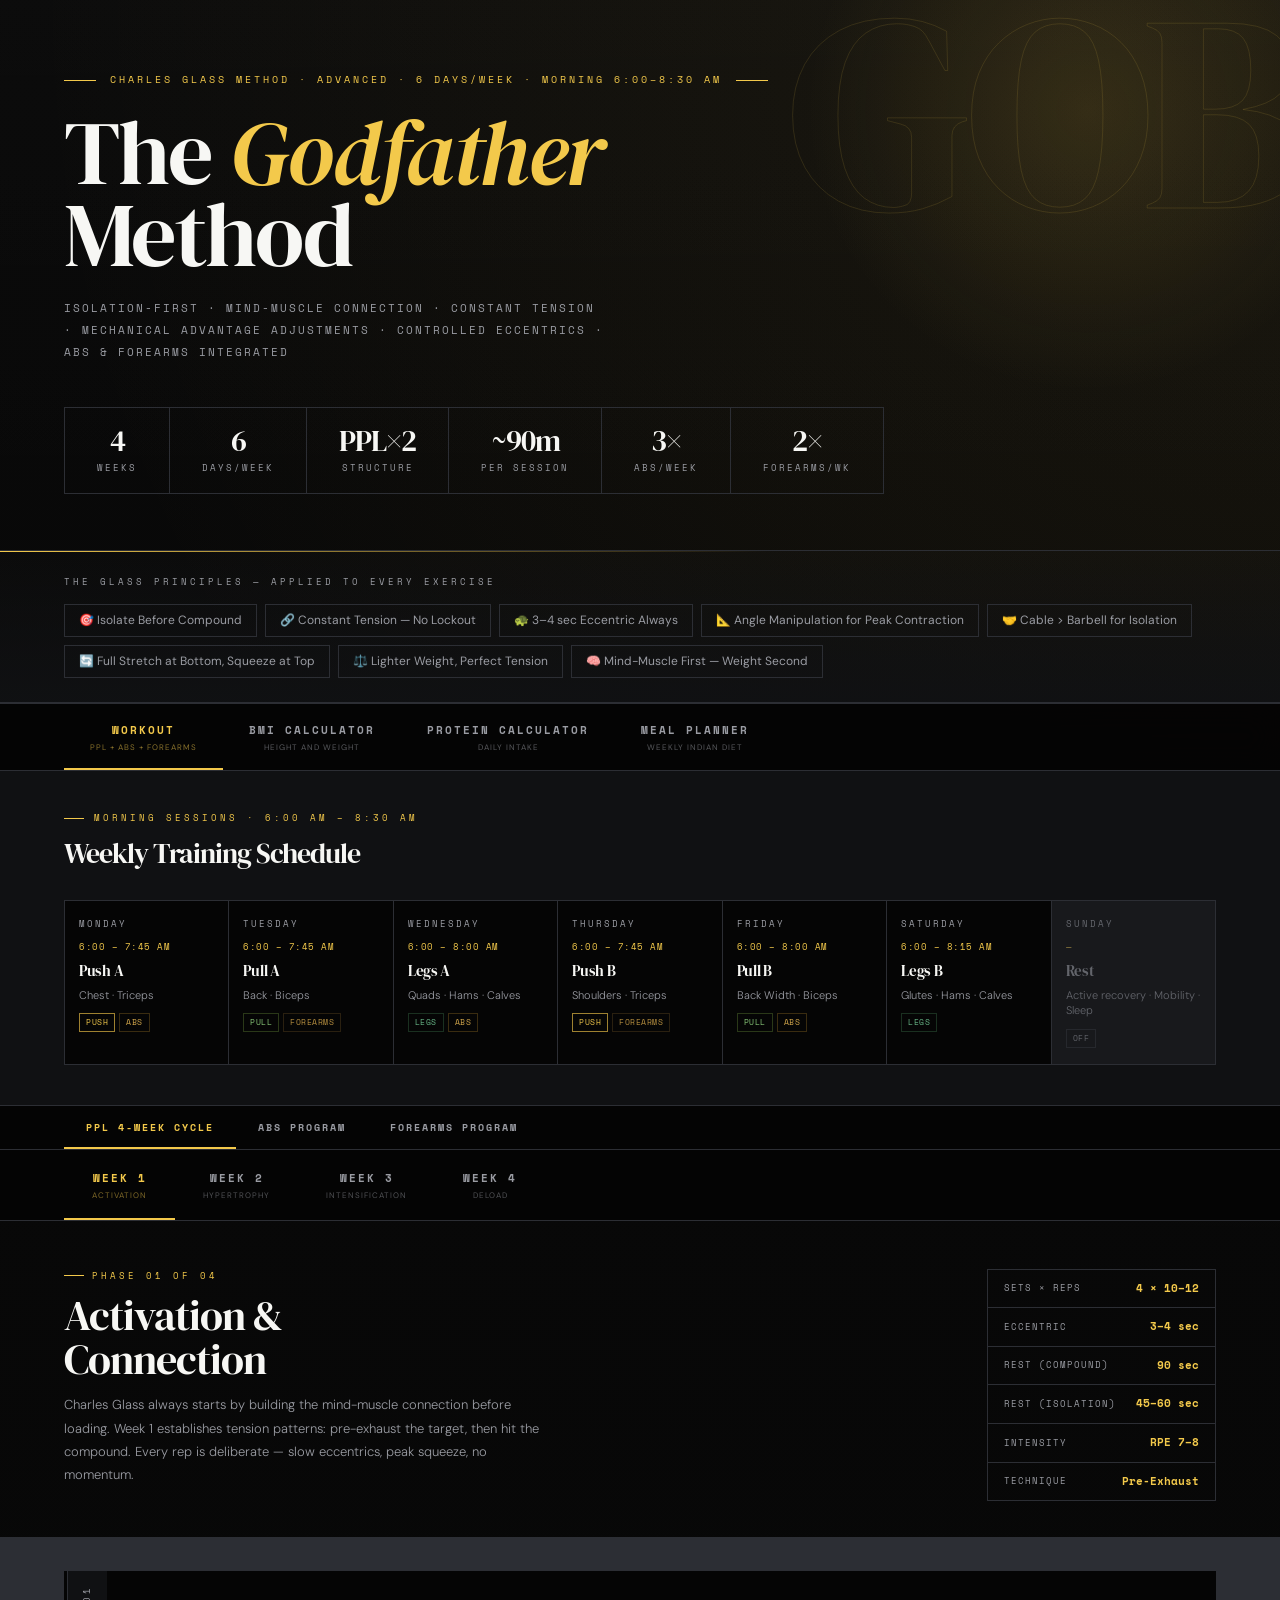
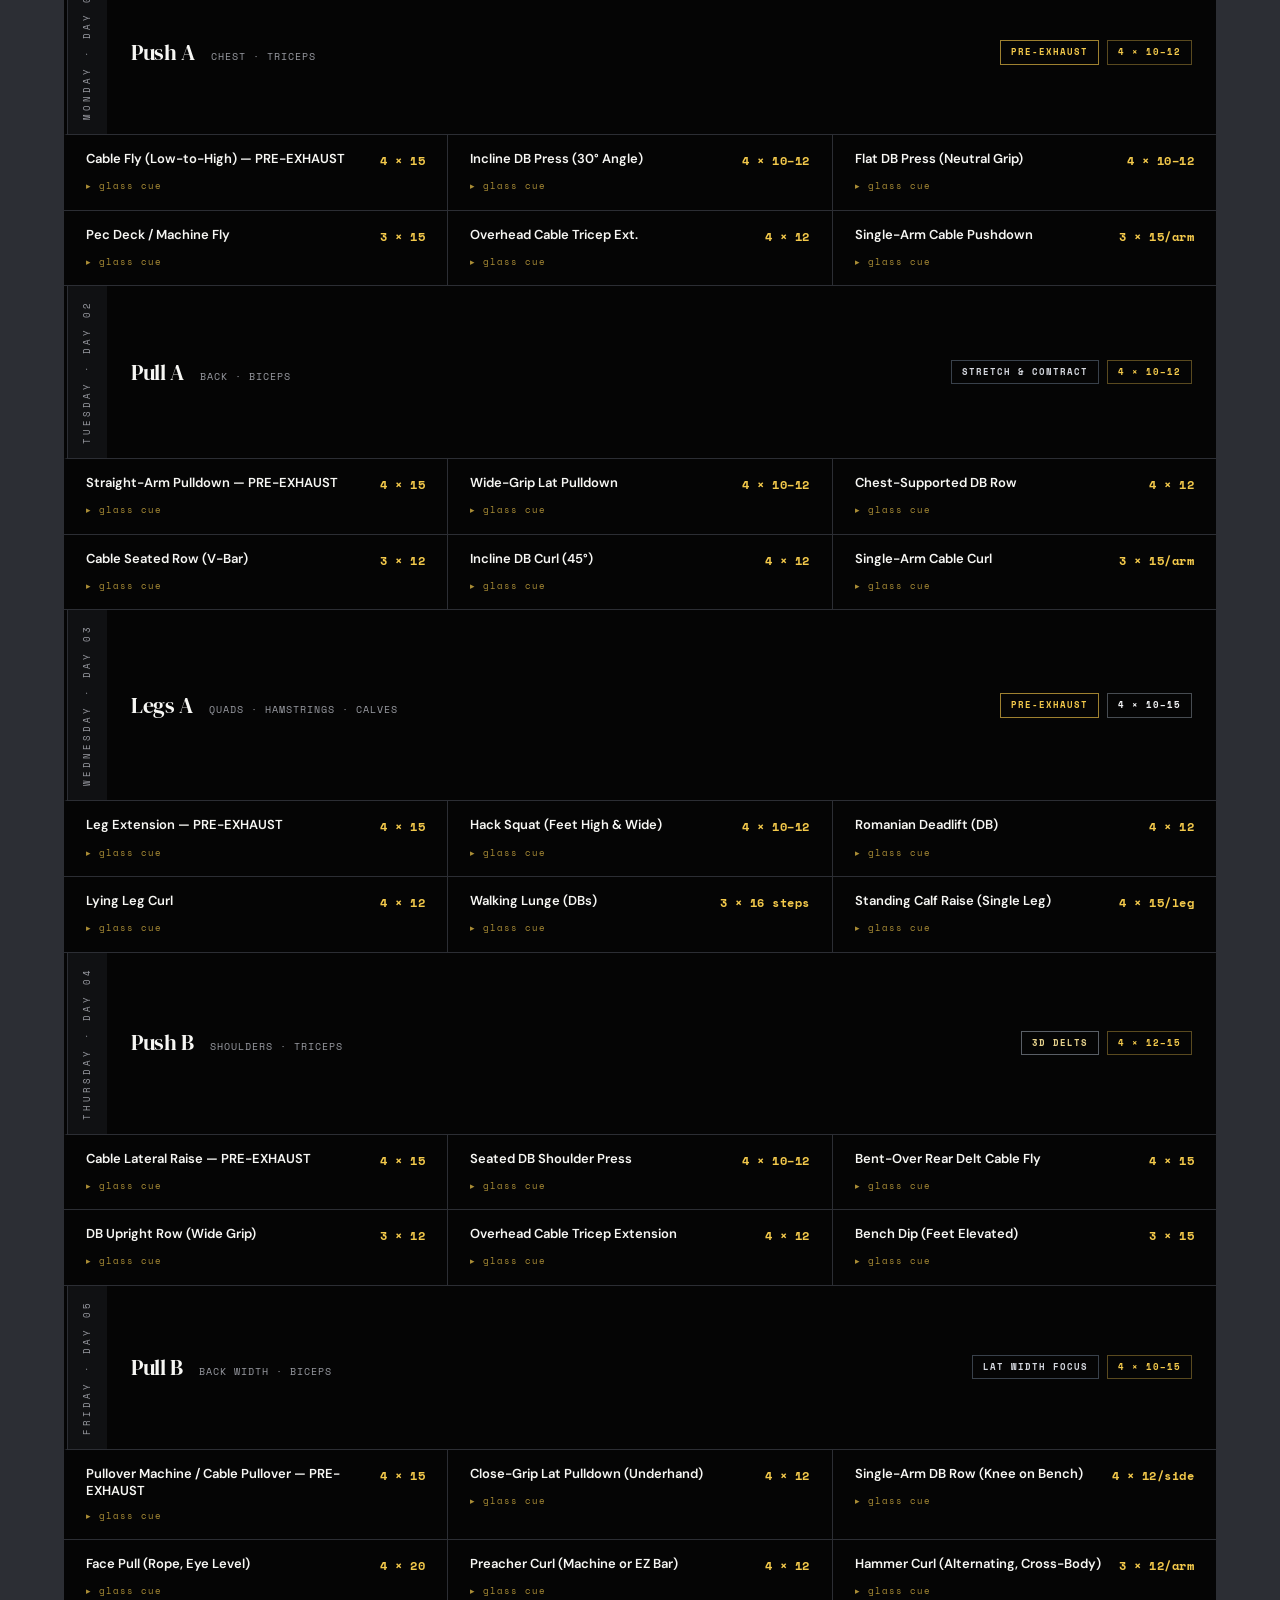
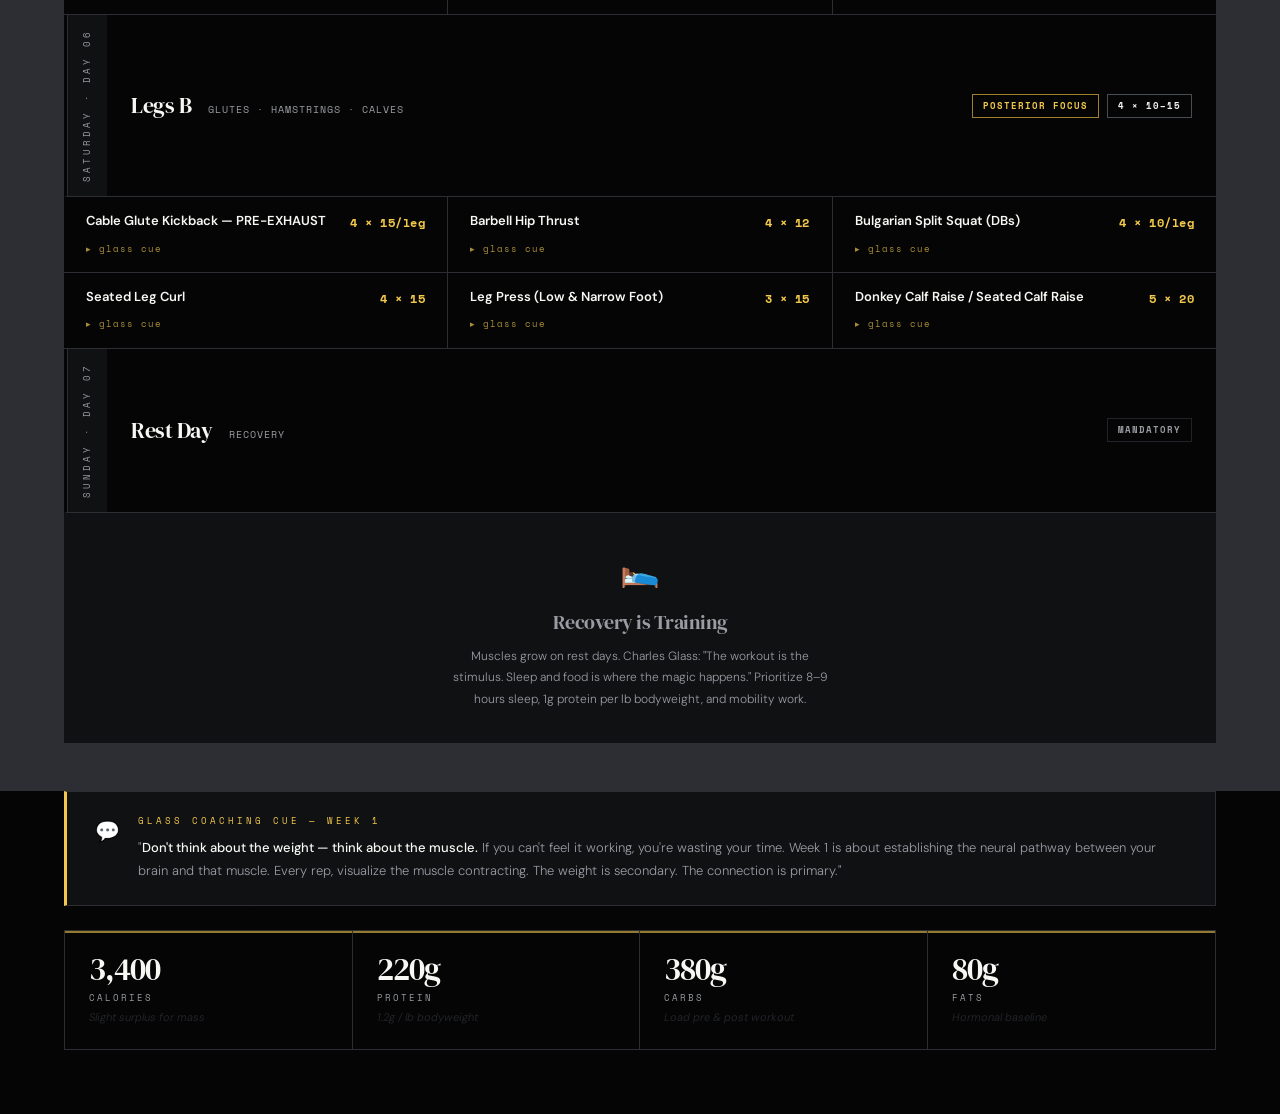
==== commit f71fcc7f: "Refresh site with premium dark theme" ====
--- a/index.html
+++ b/index.html
@@ -7,18 +7,18 @@
 <link href="https://fonts.googleapis.com/css2?family=DM+Serif+Display:ital@0;1&family=DM+Sans:wght@300;400;500;600&family=Space+Mono:wght@400;700&display=swap" rel="stylesheet">
 <style>
 :root {
-  --bg:         #0a0900;
-  --surface:    #111008;
-  --card:       #17140a;
-  --border:     #2a2410;
-  --border-hi:  #3d3418;
-  --accent:     #c9a84c;
-  --accent-dim: #7a6030;
-  --accent-glow:rgba(201,168,76,0.12);
-  --white:      #f0e8d4;
-  --muted:      #6e6248;
-  --sub:        #3a3020;
-  --text:       #d4c8a8;
+  --bg:         #050505;
+  --surface:    #101113;
+  --card:       #17181c;
+  --border:     #2c2e34;
+  --border-hi:  #484b52;
+  --accent:     #f3c94b;
+  --accent-dim: #9e8130;
+  --accent-glow:rgba(243,201,75,0.18);
+  --white:      #f7f7f4;
+  --muted:      #9a9ca3;
+  --sub:        #212328;
+  --text:       #d7d9df;
 }
 
 *, *::before, *::after { margin: 0; padding: 0; box-sizing: border-box; }
@@ -28,7 +28,9 @@
 ::-webkit-scrollbar-thumb { background: var(--accent); }
 
 body {
-  background: var(--bg);
+  background:
+    radial-gradient(circle at top right, rgba(243,201,75,0.08), transparent 28%),
+    linear-gradient(180deg, #090909 0%, #050505 100%);
   color: var(--text);
   font-family: 'DM Sans', sans-serif;
   font-size: 14px;
@@ -43,6 +45,9 @@
   padding: 72px 64px 56px;
   border-bottom: 1px solid var(--border);
   overflow: hidden;
+  background:
+    radial-gradient(circle at 85% 20%, rgba(243,201,75,0.12), transparent 24%),
+    linear-gradient(180deg, rgba(255,255,255,0.01), rgba(0,0,0,0));
 }
 
 /* big background number */
@@ -53,7 +58,7 @@
   font-family: 'DM Serif Display', serif;
   font-size: 280px;
   color: transparent;
-  -webkit-text-stroke: 1px rgba(201,168,76,0.08);
+  -webkit-text-stroke: 1px rgba(243,201,75,0.12);
   pointer-events: none;
   line-height: 1;
   letter-spacing: -8px;
@@ -148,7 +153,7 @@
 
 /* ─── PRINCIPLES ─── */
 .principles {
-  background: var(--surface);
+  background: linear-gradient(180deg, rgba(255,255,255,0.01), rgba(16,17,19,0.96));
   border-bottom: 1px solid var(--border);
   padding: 24px 64px;
   position: relative;
@@ -195,7 +200,7 @@
   top: 0;
   z-index: 100;
   display: flex;
-  background: rgba(10,10,10,0.97);
+  background: rgba(5,5,5,0.94);
   backdrop-filter: blur(16px);
   border-bottom: 1px solid var(--border);
   padding: 0 64px;
@@ -404,10 +409,10 @@
   border: 1px solid;
 }
 .badge-gold  { border-color: var(--accent-dim); color: var(--accent); }
-.badge-red   { border-color: #4a2a10; color: #c9a84c; }
-.badge-blue  { border-color: #2a3010; color: #a8c870; }
-.badge-green { border-color: #1a3018; color: #70b888; }
-.badge-purple{ border-color: #3a2818; color: #c8a060; }
+.badge-red   { border-color: #5a4a1f; color: var(--accent); }
+.badge-blue  { border-color: #39414b; color: #d5d8df; }
+.badge-green { border-color: #474c52; color: #f0f1f3; }
+.badge-purple{ border-color: #5a5f66; color: #e8d48e; }
 .badge-rest  { border-color: var(--sub); color: var(--muted); }
 
 /* ─── EXERCISES GRID ─── */
@@ -757,7 +762,7 @@
   top: 57px;
   z-index: 90;
   backdrop-filter: blur(16px);
-  background: rgba(10,10,10,0.97);
+  background: rgba(5,5,5,0.94);
 }
 .suppl-btn {
   background: none;
@@ -1021,6 +1026,8 @@
 /* ─── RESPONSIVE ─── */
 @media (max-width: 900px) {
   .schedule-grid { grid-template-columns: repeat(4, 1fr); }
+  .tool-layout { grid-template-columns: 1fr; }
+  .tool-card { max-width: none; }
 }
 @media (max-width: 700px) {
   .hero, .principles, .page-nav, .week-nav, .week-intro, .days-container,
@@ -1033,6 +1040,8 @@
   h1 { font-size: clamp(36px, 12vw, 56px); }
   .hero-sub { font-size: 10px; letter-spacing: 1.5px; }
   .page-nav { top: 0; }
+  .tool-header { margin-bottom: 18px; }
+  .tool-copy { font-size: 13px; }
   .page-tab {
     min-width: 176px;
     padding: 14px 16px 12px;
@@ -1062,6 +1071,9 @@
   .swsch-grid { grid-template-columns: repeat(3, 1fr); }
   .ex-meta-grid { grid-template-columns: repeat(2, 1fr); }
   .morning-banner { flex-wrap: wrap; }
+  .tool-row,
+  .tool-result-grid { grid-template-columns: 1fr; }
+  .tool-sidecard { padding: 18px; }
   .diet-grid { grid-template-columns: 1fr; }
   .diet-card { padding: 16px; }
   .meal-block { padding: 14px; }
@@ -1085,6 +1097,7 @@
   .suppl-meta-row,
   .ex-meta-grid,
   .meal-nutrition { grid-template-columns: 1fr; }
+  .tool-header { align-items: flex-start; }
   .page-tab {
     min-width: 156px;
     font-size: 10px;
@@ -1093,7 +1106,11 @@
   .page-tab span { font-size: 8px; }
   .week-btn, .suppl-btn { padding-left: 14px; padding-right: 14px; }
   .tool-card { padding: 16px; }
+  .tool-sidecard { padding: 16px; }
   .tool-card input, .tool-card button { width: 100%; }
+  .tool-card select { width: 100%; }
+  .tool-quick-actions { display:grid; grid-template-columns:1fr; }
+  .tool-result-value { font-size: 32px; }
   .diet-card h3 { font-size: 22px; }
   .meal-name { font-size: 14px; }
   .meal-detail, .meal-recipe { font-size: 12px; }
@@ -1103,6 +1120,21 @@
 .tool-section{
 padding:40px 64px;
 border-top:1px solid var(--border);
+}
+
+.tool-header{
+display:flex;
+justify-content:space-between;
+align-items:flex-end;
+gap:24px;
+flex-wrap:wrap;
+margin-bottom:22px;
+}
+
+.tool-copy{
+max-width:640px;
+color:var(--muted);
+line-height:1.8;
 }
 
 .page-nav{
@@ -1113,7 +1145,7 @@
 gap:0;
 padding:0 64px;
 overflow-x:auto;
-background:rgba(10,10,10,0.97);
+background:rgba(5,5,5,0.94);
 backdrop-filter:blur(16px);
 border-top:1px solid var(--border);
 border-bottom:1px solid var(--border);
@@ -1162,10 +1194,18 @@
 .page-panel{
 display:none;
 min-height:40vh;
+animation:panelFade 0.45s ease;
 }
 
 .page-panel.active{
 display:block;
+}
+
+.tool-layout{
+display:grid;
+grid-template-columns:minmax(0, 420px) minmax(0, 1fr);
+gap:24px;
+align-items:start;
 }
 
 .tool-card{
@@ -1177,6 +1217,45 @@
 display:flex;
 flex-direction:column;
 gap:10px;
+position:relative;
+overflow:hidden;
+box-shadow:0 20px 50px rgba(0,0,0,0.18);
+transition:transform 0.28s ease, border-color 0.28s ease, box-shadow 0.28s ease;
+}
+
+.tool-card::before,
+.diet-card::before,
+.meal-block::before{
+content:'';
+position:absolute;
+inset:0;
+background:linear-gradient(135deg, rgba(201,168,76,0.08), transparent 45%);
+opacity:0;
+transition:opacity 0.3s ease;
+pointer-events:none;
+}
+
+.tool-card:hover,
+.diet-card:hover,
+.meal-block:hover{
+transform:translateY(-4px);
+border-color:var(--border-hi);
+box-shadow:0 24px 54px rgba(0,0,0,0.22);
+}
+
+.tool-card:hover::before,
+.diet-card:hover::before,
+.meal-block:hover::before{
+opacity:1;
+}
+
+.tool-card label{
+font-family:'Space Mono', monospace;
+font-size:10px;
+letter-spacing:1.5px;
+text-transform:uppercase;
+color:var(--accent);
+margin-top:4px;
 }
 
 .tool-card input{
@@ -1184,13 +1263,212 @@
 background:var(--bg);
 border:1px solid var(--border);
 color:var(--white);
-}
-
-.tool-card button{
+border-radius:0;
+font-size:14px;
+min-height:44px;
+transition:border-color 0.2s ease, box-shadow 0.2s ease, transform 0.2s ease;
+}
+
+.tool-card input:focus,
+.tool-card select:focus{
+outline:none;
+border-color:var(--accent);
+box-shadow:0 0 0 3px var(--accent-glow);
+transform:translateY(-1px);
+}
+
+.tool-card select{
+padding:10px;
+background:var(--bg);
+border:1px solid var(--border);
+color:var(--white);
+font-size:14px;
+min-height:44px;
+}
+
+.tool-card button,
+.tool-quick-btn{
 background:var(--accent);
 border:none;
-padding:10px;
+padding:12px 14px;
 cursor:pointer;
+color:#1a1406;
+font-family:'Space Mono', monospace;
+font-size:11px;
+font-weight:700;
+letter-spacing:1px;
+text-transform:uppercase;
+transition:transform 0.2s ease, filter 0.2s ease;
+}
+
+.tool-card button:hover,
+.tool-quick-btn:hover{
+transform:translateY(-1px);
+filter:brightness(1.06);
+}
+
+.tool-card button:active,
+.tool-quick-btn:active{
+transform:translateY(0);
+}
+
+.tool-row{
+display:grid;
+grid-template-columns:repeat(2, minmax(0, 1fr));
+gap:12px;
+}
+
+.tool-quick-actions{
+display:flex;
+flex-wrap:wrap;
+gap:10px;
+}
+
+.tool-quick-btn{
+background:transparent;
+border:1px solid var(--border-hi);
+color:var(--text);
+padding:10px 12px;
+}
+
+.tool-result{
+margin-top:10px;
+padding:16px;
+border:1px solid var(--border);
+background:var(--surface);
+display:none;
+gap:14px;
+}
+
+.tool-result.show{
+display:grid;
+}
+
+.tool-result-head{
+display:flex;
+justify-content:space-between;
+align-items:flex-start;
+gap:12px;
+}
+
+.tool-result-label{
+font-family:'Space Mono', monospace;
+font-size:10px;
+letter-spacing:2px;
+text-transform:uppercase;
+color:var(--accent);
+}
+
+.tool-result-value{
+font-family:'DM Serif Display', serif;
+font-size:38px;
+line-height:0.95;
+letter-spacing:-1px;
+color:var(--white);
+}
+
+.tool-result-note{
+font-size:13px;
+color:var(--text);
+line-height:1.7;
+}
+
+.tool-result-grid{
+display:grid;
+grid-template-columns:repeat(2, minmax(0, 1fr));
+gap:10px;
+}
+
+.tool-result-stat{
+padding:12px;
+border:1px solid var(--border);
+background:var(--bg);
+}
+
+.tool-result-stat span{
+display:block;
+}
+
+.tool-result-stat .k{
+font-family:'Space Mono', monospace;
+font-size:9px;
+letter-spacing:1.5px;
+text-transform:uppercase;
+color:var(--muted);
+margin-bottom:6px;
+}
+
+.tool-result-stat .v{
+font-size:14px;
+font-weight:600;
+color:var(--white);
+line-height:1.5;
+}
+
+.tool-sidecard{
+background:linear-gradient(180deg, rgba(23,24,28,0.97), rgba(11,12,14,0.98));
+border:1px solid var(--border);
+padding:22px;
+display:flex;
+flex-direction:column;
+gap:16px;
+position:relative;
+overflow:hidden;
+min-height:100%;
+}
+
+.tool-sidecard::before{
+content:'';
+position:absolute;
+top:-30%;
+right:-10%;
+width:180px;
+height:180px;
+border-radius:50%;
+background:radial-gradient(circle, rgba(201,168,76,0.18), transparent 70%);
+pointer-events:none;
+}
+
+.tool-sidecard h3{
+font-family:'DM Serif Display', serif;
+font-size:28px;
+font-weight:400;
+letter-spacing:-0.5px;
+color:var(--white);
+position:relative;
+}
+
+.tool-sidecard p{
+color:var(--muted);
+line-height:1.8;
+position:relative;
+}
+
+.tool-sidecard ul{
+list-style:none;
+display:flex;
+flex-direction:column;
+gap:12px;
+position:relative;
+}
+
+.tool-sidecard li{
+padding-left:18px;
+position:relative;
+color:var(--text);
+line-height:1.7;
+}
+
+.tool-sidecard li::before{
+content:'';
+position:absolute;
+left:0;
+top:9px;
+width:7px;
+height:7px;
+border-radius:50%;
+background:var(--accent);
+box-shadow:0 0 16px var(--accent-glow);
 }
 
 .diet-grid{
@@ -1249,6 +1527,10 @@
 display:flex;
 flex-direction:column;
 gap:16px;
+position:relative;
+overflow:hidden;
+box-shadow:0 20px 50px rgba(0,0,0,0.16);
+transition:transform 0.28s ease, border-color 0.28s ease, box-shadow 0.28s ease;
 }
 
 .diet-day-meta{
@@ -1272,6 +1554,8 @@
 padding:16px;
 background:var(--surface);
 border:1px solid var(--border);
+position:relative;
+overflow:hidden;
 }
 
 .meal-block h4{
@@ -1324,6 +1608,93 @@
 text-align:center;
 line-height:1.4;
 overflow-wrap:anywhere;
+}
+
+[data-reveal]{
+opacity:0;
+transform:translateY(22px);
+transition:opacity 0.6s ease, transform 0.6s ease;
+}
+
+[data-reveal].is-visible{
+opacity:1;
+transform:translateY(0);
+}
+
+@keyframes panelFade{
+from{
+opacity:0;
+transform:translateY(8px);
+}
+to{
+opacity:1;
+transform:translateY(0);
+}
+}
+
+@media (prefers-reduced-motion: reduce){
+  *, *::before, *::after{
+    animation:none !important;
+    transition:none !important;
+    scroll-behavior:auto !important;
+  }
+  [data-reveal]{
+    opacity:1;
+    transform:none;
+  }
+}
+
+@media (max-width: 900px) {
+  .tool-layout { grid-template-columns: 1fr; }
+  .tool-card { max-width: none; }
+}
+
+@media (max-width: 700px) {
+  .tool-section, .diet-section, .page-nav { padding-left: 20px; padding-right: 20px; }
+  .tool-header { margin-bottom: 18px; }
+  .tool-copy { font-size: 13px; }
+  .page-tab {
+    min-width: 176px;
+    padding: 14px 16px 12px;
+    align-items: flex-start;
+    text-align: left;
+  }
+  .page-tab span {
+    white-space: nowrap;
+    line-height: 1.2;
+  }
+  .tool-row,
+  .tool-result-grid { grid-template-columns: 1fr; }
+  .tool-sidecard { padding: 18px; }
+  .diet-grid { grid-template-columns: 1fr; }
+  .diet-card { padding: 16px; }
+  .meal-block { padding: 14px; }
+  .diet-day-meta { gap: 10px; }
+  .diet-day-meta span { font-size: 9px; }
+  .meal-nutrition { grid-template-columns: repeat(2, minmax(0, 1fr)); }
+}
+
+@media (max-width: 480px) {
+  .tool-section, .diet-section, .page-nav { padding-left: 14px; padding-right: 14px; }
+  .page-tab {
+    min-width: 156px;
+    font-size: 10px;
+    letter-spacing: 1.4px;
+  }
+  .page-tab span { font-size: 8px; }
+  .tool-header { align-items: flex-start; }
+  .tool-card { padding: 16px; }
+  .tool-sidecard { padding: 16px; }
+  .tool-card input,
+  .tool-card button,
+  .tool-card select { width: 100%; }
+  .tool-quick-actions { display:grid; grid-template-columns:1fr; }
+  .tool-result-value { font-size: 32px; }
+  .diet-card h3 { font-size: 22px; }
+  .meal-name { font-size: 14px; }
+  .meal-detail, .meal-recipe { font-size: 12px; }
+  .diet-day-meta { flex-direction: column; align-items: flex-start; }
+  .meal-nutrition { grid-template-columns: 1fr; }
 }
 
 </style>
@@ -2918,15 +3289,34 @@
     document.getElementById('page-' + id).classList.add('active');
     btn.classList.add('active');
     if (id === 'workout') setTimeout(animateCards, 80);
+    setTimeout(() => revealVisibleItems(document.getElementById('page-' + id)), 40);
+  }
+
+  function fillProteinExample(weight, unit, goal, activity, meals) {
+    document.getElementById('bodyweight').value = weight;
+    document.getElementById('weightUnit').value = unit;
+    document.getElementById('goal').value = goal;
+    document.getElementById('proteinActivity').value = activity;
+    document.getElementById('mealsPerDay').value = meals;
+    calculateProtein();
+  }
+
+  function revealVisibleItems(scope = document) {
+    scope.querySelectorAll('[data-reveal]').forEach((item, index) => {
+      setTimeout(() => item.classList.add('is-visible'), index * 60);
+    });
   }
 
   /* ─── Expandable PPL Exercise Cells ─── */
   document.addEventListener('DOMContentLoaded', () => {
+    document.querySelectorAll('.tool-card, .tool-sidecard, .diet-card, .meal-block, .schedule-section, .coaching-note, .abs-section, .forearms-section').forEach(el => {
+      el.setAttribute('data-reveal', '');
+    });
+
     // Upgrade all ex-cells with expandable detail if they have a glass-tip
     document.querySelectorAll('.ex-cell').forEach(cell => {
       const tip = cell.querySelector('.ex-glass-tip');
       const top = cell.querySelector('.ex-top');
-      const nameEl = cell.querySelector('.ex-name');
       const setsEl = cell.querySelector('.ex-sets');
       if (!tip || !top) return;
 
@@ -2961,6 +3351,24 @@
       });
     });
 
+    document.querySelectorAll('#height, #weight, #age, #bodyweight').forEach(input => {
+      input.addEventListener('keydown', event => {
+        if (event.key !== 'Enter') return;
+        if (input.id === 'bodyweight') calculateProtein();
+        else calculateBMI();
+      });
+    });
+
+    const revealObserver = new IntersectionObserver(entries => {
+      entries.forEach(entry => {
+        if (!entry.isIntersecting) return;
+        entry.target.classList.add('is-visible');
+        revealObserver.unobserve(entry.target);
+      });
+    }, { threshold: 0.12 });
+
+    document.querySelectorAll('[data-reveal]').forEach(item => revealObserver.observe(item));
+    revealVisibleItems(document.getElementById('page-workout'));
     setTimeout(animateCards, 100);
   });
 </script>
@@ -2969,64 +3377,327 @@
 <section id="page-bmi" class="page-panel">
 <section class="tool-section">
 
-<div class="section-eyebrow">Fitness Tool</div>
-<div class="section-title">BMI Calculator</div>
-
-<div class="tool-card">
-
-<label>Height (cm)</label>
-<input type="number" id="height">
-
-<label>Weight (kg)</label>
-<input type="number" id="weight">
-
-<button onclick="calculateBMI()">Calculate BMI</button>
-
-<p id="bmiResult"></p>
-
+<div class="tool-header">
+  <div>
+    <div class="section-eyebrow">Fitness Tool</div>
+    <div class="section-title">BMI Calculator</div>
+  </div>
+  <p class="tool-copy">Get more than a single BMI number. This version shows your category, healthy weight range for your height, estimated BMR, and approximate maintenance calories.</p>
+</div>
+
+<div class="tool-layout">
+  <div class="tool-card" data-reveal>
+    <label for="height">Height (cm)</label>
+    <input type="number" id="height" placeholder="e.g. 175" min="100" max="250">
+
+    <label for="weight">Weight (kg)</label>
+    <input type="number" id="weight" placeholder="e.g. 72" min="25" max="300" step="0.1">
+
+    <div class="tool-row">
+      <div>
+        <label for="age">Age</label>
+        <input type="number" id="age" placeholder="e.g. 28" min="15" max="90">
+      </div>
+      <div>
+        <label for="sex">Sex</label>
+        <select id="sex">
+          <option value="male">Male</option>
+          <option value="female">Female</option>
+        </select>
+      </div>
+    </div>
+
+    <div class="tool-row">
+      <div>
+        <label for="bmiActivity">Activity Level</label>
+        <select id="bmiActivity">
+          <option value="1.2">Sedentary</option>
+          <option value="1.375">Lightly Active</option>
+          <option value="1.55" selected>Moderately Active</option>
+          <option value="1.725">Very Active</option>
+          <option value="1.9">Athlete Level</option>
+        </select>
+      </div>
+    </div>
+
+    <button onclick="calculateBMI()">Calculate Body Metrics</button>
+
+    <div id="bmiResult" class="tool-result" aria-live="polite"></div>
+  </div>
+
+  <aside class="tool-sidecard" data-reveal>
+    <h3>What It Tells You</h3>
+    <p>BMI is a quick screening metric, not a perfect body-composition tool. It becomes more useful when paired with age, activity, and calorie guidance.</p>
+    <ul>
+      <li>BMI category helps flag underweight, normal, overweight, or obesity range.</li>
+      <li>Healthy weight range is based on BMI 18.5 to 24.9 for your height.</li>
+      <li>BMR estimates calories your body burns at rest.</li>
+      <li>Maintenance calories estimate daily intake to maintain current weight.</li>
+    </ul>
+  </aside>
 </div>
 </section>
 </section>
 <script>
 
 function calculateBMI(){
-
-let height = document.getElementById("height").value / 100;
-let weight = document.getElementById("weight").value;
-
-let bmi = weight / (height * height);
-
-document.getElementById("bmiResult").innerText =
-"Your BMI is " + bmi.toFixed(2);
+const heightCm = parseFloat(document.getElementById("height").value);
+const weightKg = parseFloat(document.getElementById("weight").value);
+const age = parseFloat(document.getElementById("age").value);
+const sex = document.getElementById("sex").value;
+const activity = parseFloat(document.getElementById("bmiActivity").value);
+const result = document.getElementById("bmiResult");
+
+if (!heightCm || !weightKg || !age || heightCm <= 0 || weightKg <= 0 || age <= 0) {
+  result.className = "tool-result show";
+  result.innerHTML = `
+    <div class="tool-result-note">
+      Please enter valid height, weight, and age values to calculate your BMI and calorie estimates.
+    </div>`;
+  return;
+}
+
+const heightM = heightCm / 100;
+const bmi = weightKg / (heightM * heightM);
+const healthyMin = 18.5 * heightM * heightM;
+const healthyMax = 24.9 * heightM * heightM;
+const category = getBmiCategory(bmi);
+const bmr = sex === "male"
+  ? (10 * weightKg) + (6.25 * heightCm) - (5 * age) + 5
+  : (10 * weightKg) + (6.25 * heightCm) - (5 * age) - 161;
+const maintenance = bmr * activity;
+
+result.className = "tool-result show";
+result.innerHTML = `
+  <div class="tool-result-head">
+    <div>
+      <div class="tool-result-label">Body Mass Index</div>
+      <div class="tool-result-value">${bmi.toFixed(1)}</div>
+    </div>
+    <div class="tool-result-stat">
+      <span class="k">Category</span>
+      <span class="v">${category}</span>
+    </div>
+  </div>
+  <div class="tool-result-note">
+    Based on your height and weight, you are in the <strong>${category}</strong> BMI range. Use this as a screening tool along with waist size, strength, and body-fat trends.
+  </div>
+  <div class="tool-result-grid">
+    <div class="tool-result-stat">
+      <span class="k">Healthy Weight Range</span>
+      <span class="v">${healthyMin.toFixed(1)} - ${healthyMax.toFixed(1)} kg</span>
+    </div>
+    <div class="tool-result-stat">
+      <span class="k">BMR</span>
+      <span class="v">${Math.round(bmr)} kcal/day</span>
+    </div>
+    <div class="tool-result-stat">
+      <span class="k">Maintenance Calories</span>
+      <span class="v">${Math.round(maintenance)} kcal/day</span>
+    </div>
+    <div class="tool-result-stat">
+      <span class="k">Suggested Direction</span>
+      <span class="v">${getBmiSuggestion(bmi)}</span>
+    </div>
+  </div>`;
 
 }
 
 function calculateProtein(){
-
-let weight = document.getElementById("bodyweight").value;
-
-let protein = weight * 2;
-
-document.getElementById("proteinResult").innerText =
-"You need about " + protein + " grams of protein daily.";
-
+const weightInput = parseFloat(document.getElementById("bodyweight").value);
+const unit = document.getElementById("weightUnit").value;
+const goal = document.getElementById("goal").value;
+const activity = document.getElementById("proteinActivity").value;
+const meals = parseFloat(document.getElementById("mealsPerDay").value) || 4;
+const result = document.getElementById("proteinResult");
+
+if (!weightInput || weightInput <= 0) {
+  result.className = "tool-result show";
+  result.innerHTML = `
+    <div class="tool-result-note">
+      Please enter a valid body weight to calculate your daily protein target.
+    </div>`;
+  return;
+}
+
+const weightKg = unit === "lb" ? weightInput * 0.453592 : weightInput;
+const goalBase = {
+  maintain: 1.6,
+  fatloss: 2.2,
+  muscle: 1.8,
+  recomposition: 2.0,
+  endurance: 1.5
+};
+const activityAdj = {
+  low: -0.1,
+  moderate: 0,
+  high: 0.2,
+  athlete: 0.3
+};
+const gramsPerKg = Math.max(1.4, (goalBase[goal] || 1.6) + (activityAdj[activity] || 0));
+const dailyProtein = weightKg * gramsPerKg;
+const lowerRange = Math.max(weightKg * (gramsPerKg - 0.2), weightKg * 1.4);
+const upperRange = weightKg * (gramsPerKg + 0.2);
+const perMeal = dailyProtein / meals;
+
+result.className = "tool-result show";
+result.innerHTML = `
+  <div class="tool-result-head">
+    <div>
+      <div class="tool-result-label">Daily Protein Target</div>
+      <div class="tool-result-value">${Math.round(dailyProtein)}g</div>
+    </div>
+    <div class="tool-result-stat">
+      <span class="k">Per Kg Target</span>
+      <span class="v">${gramsPerKg.toFixed(1)} g/kg</span>
+    </div>
+  </div>
+  <div class="tool-result-note">
+    For a <strong>${formatGoal(goal)}</strong> goal with <strong>${formatActivity(activity)}</strong> activity, aim for a protein intake that stays within a useful performance range rather than chasing a single exact number.
+  </div>
+  <div class="tool-result-grid">
+    <div class="tool-result-stat">
+      <span class="k">Suggested Range</span>
+      <span class="v">${Math.round(lowerRange)} - ${Math.round(upperRange)} g/day</span>
+    </div>
+    <div class="tool-result-stat">
+      <span class="k">Per Meal</span>
+      <span class="v">${Math.round(perMeal)} g across ${meals} meals</span>
+    </div>
+    <div class="tool-result-stat">
+      <span class="k">Weight Used</span>
+      <span class="v">${weightKg.toFixed(1)} kg</span>
+    </div>
+    <div class="tool-result-stat">
+      <span class="k">Tip</span>
+      <span class="v">${getProteinTip(goal)}</span>
+    </div>
+  </div>`;
+
+}
+
+function getBmiCategory(bmi) {
+  if (bmi < 18.5) return "Underweight";
+  if (bmi < 25) return "Healthy";
+  if (bmi < 30) return "Overweight";
+  return "Obesity Range";
+}
+
+function getBmiSuggestion(bmi) {
+  if (bmi < 18.5) return "Focus on steady calorie surplus";
+  if (bmi < 25) return "Maintain or lean bulk/cut as needed";
+  if (bmi < 30) return "Mild calorie deficit + strength work";
+  return "Structured fat-loss phase is recommended";
+}
+
+function formatGoal(goal) {
+  return {
+    maintain: "maintenance",
+    fatloss: "fat loss",
+    muscle: "muscle gain",
+    recomposition: "body recomposition",
+    endurance: "endurance support"
+  }[goal] || "maintenance";
+}
+
+function formatActivity(activity) {
+  return {
+    low: "low",
+    moderate: "moderate",
+    high: "high",
+    athlete: "very high"
+  }[activity] || "moderate";
+}
+
+function getProteinTip(goal) {
+  if (goal === "fatloss") return "Keep protein high to protect lean muscle while dieting.";
+  if (goal === "muscle") return "Spread protein across the day and pair it with progressive overload.";
+  if (goal === "recomposition") return "Prioritize consistency and hit your protein target even on rest days.";
+  if (goal === "endurance") return "Include protein after longer training sessions to help recovery.";
+  return "Aim for evenly spaced protein feedings to improve muscle protein synthesis.";
 }
 
 </script>
 <section id="page-protein" class="page-panel">
 <section class="tool-section">
 
-<div class="section-title">Daily Protein Calculator</div>
-
-<div class="tool-card">
-
-<label>Body Weight (kg)</label>
-<input type="number" id="bodyweight">
-
-<button onclick="calculateProtein()">Calculate Protein</button>
-
-<p id="proteinResult"></p>
-
+<div class="tool-header">
+  <div>
+    <div class="section-eyebrow">Nutrition Tool</div>
+    <div class="section-title">Daily Protein Calculator</div>
+  </div>
+  <p class="tool-copy">Calculate protein intake based on your body weight, goal, activity level, and how many meals you want to spread it across.</p>
+</div>
+
+<div class="tool-layout">
+  <div class="tool-card" data-reveal>
+    <div class="tool-row">
+      <div>
+        <label for="bodyweight">Body Weight</label>
+        <input type="number" id="bodyweight" placeholder="e.g. 72" min="20" max="400" step="0.1">
+      </div>
+      <div>
+        <label for="weightUnit">Unit</label>
+        <select id="weightUnit">
+          <option value="kg">Kilograms</option>
+          <option value="lb">Pounds</option>
+        </select>
+      </div>
+    </div>
+
+    <div class="tool-row">
+      <div>
+        <label for="goal">Goal</label>
+        <select id="goal">
+          <option value="maintain">Maintain</option>
+          <option value="fatloss">Fat Loss</option>
+          <option value="muscle" selected>Muscle Gain</option>
+          <option value="recomposition">Recomposition</option>
+          <option value="endurance">Endurance</option>
+        </select>
+      </div>
+      <div>
+        <label for="proteinActivity">Activity</label>
+        <select id="proteinActivity">
+          <option value="low">Low</option>
+          <option value="moderate" selected>Moderate</option>
+          <option value="high">High</option>
+          <option value="athlete">Athlete</option>
+        </select>
+      </div>
+    </div>
+
+    <div class="tool-row">
+      <div>
+        <label for="mealsPerDay">Meals Per Day</label>
+        <select id="mealsPerDay">
+          <option value="3">3</option>
+          <option value="4" selected>4</option>
+          <option value="5">5</option>
+          <option value="6">6</option>
+        </select>
+      </div>
+    </div>
+
+    <div class="tool-quick-actions">
+      <button onclick="calculateProtein()">Calculate Protein</button>
+      <button type="button" class="tool-quick-btn" onclick="fillProteinExample(65, 'kg', 'fatloss', 'moderate', 4)">Fat Loss Example</button>
+      <button type="button" class="tool-quick-btn" onclick="fillProteinExample(82, 'kg', 'muscle', 'high', 5)">Muscle Gain Example</button>
+    </div>
+
+    <div id="proteinResult" class="tool-result" aria-live="polite"></div>
+  </div>
+
+  <aside class="tool-sidecard" data-reveal>
+    <h3>How To Use It</h3>
+    <p>Protein needs change with training and goals. This calculator gives a more practical target than a flat multiplier.</p>
+    <ul>
+      <li>Higher targets help during fat loss and body recomposition.</li>
+      <li>Evenly splitting protein across meals makes the target easier to hit.</li>
+      <li>Use the range as guidance, not as a strict pass-or-fail number.</li>
+      <li>Consistency matters more than perfect timing.</li>
+    </ul>
+  </aside>
 </div>
 </section>
 </section>
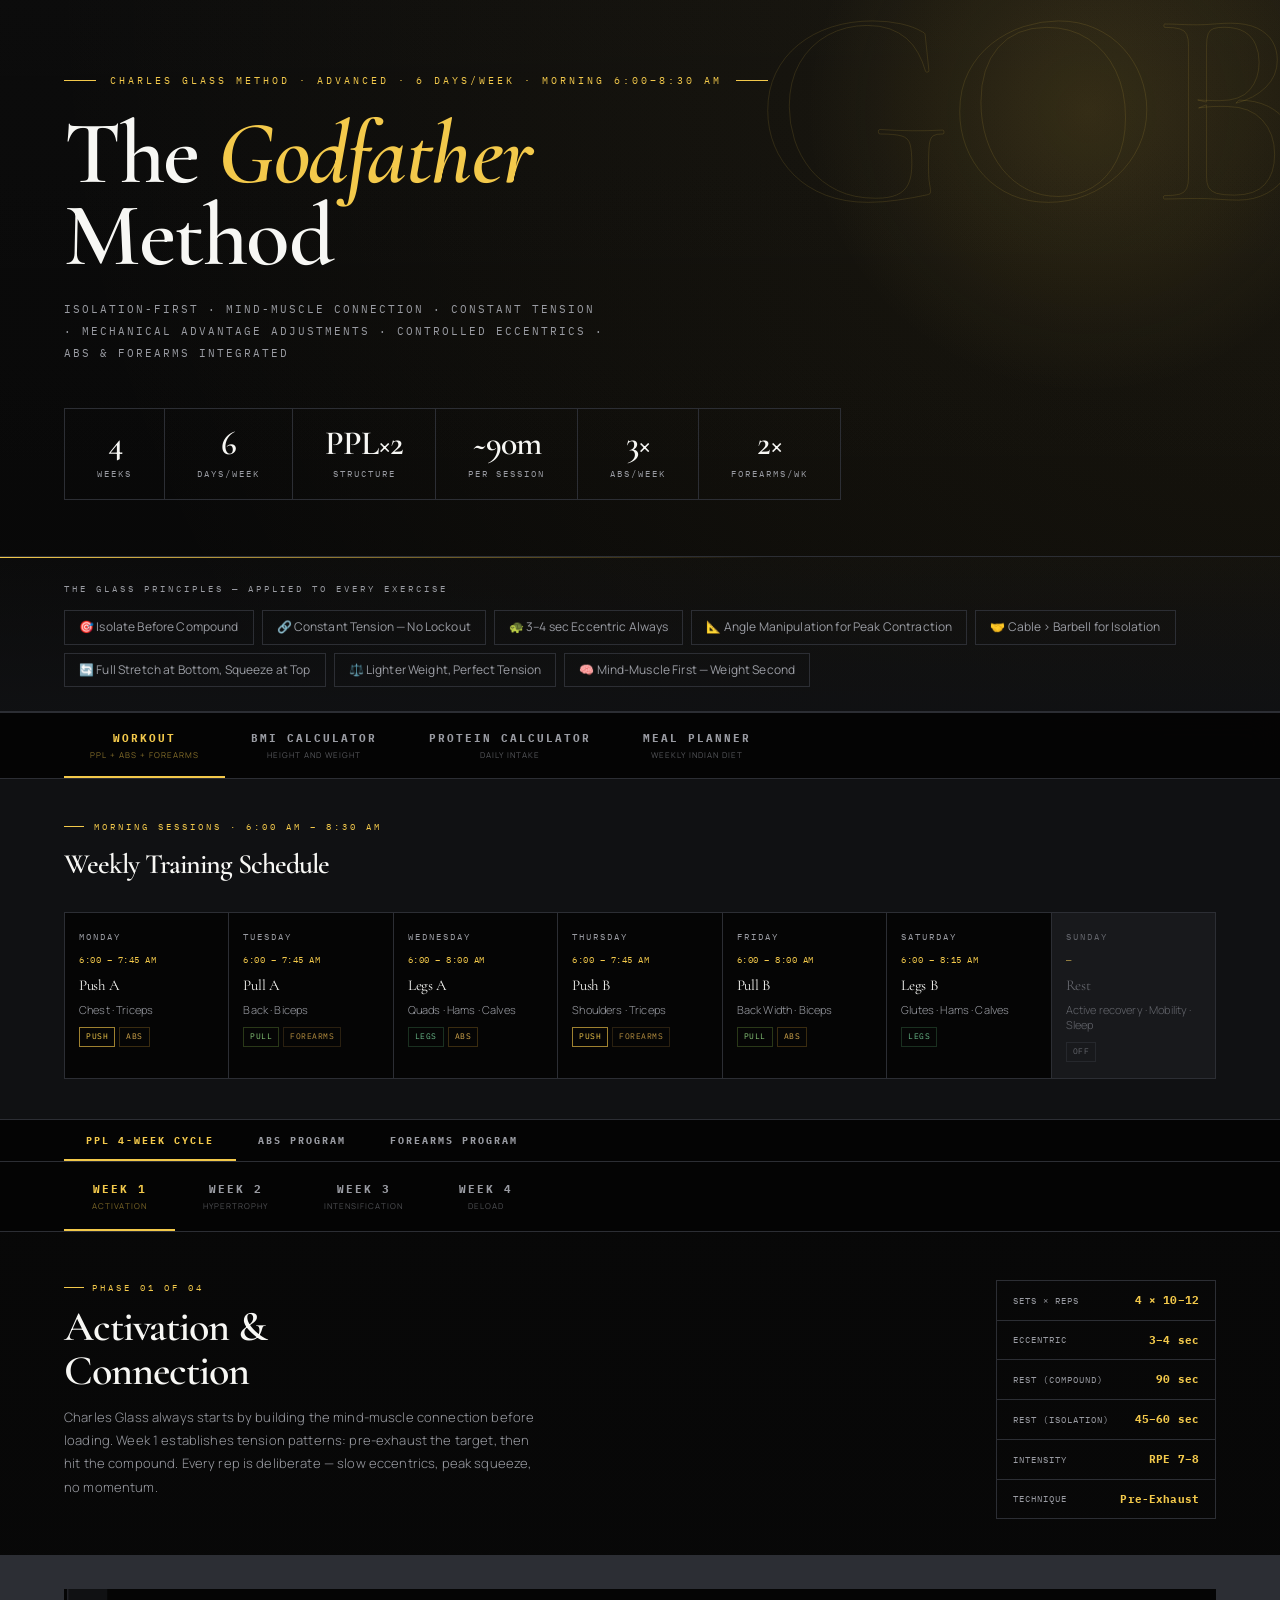
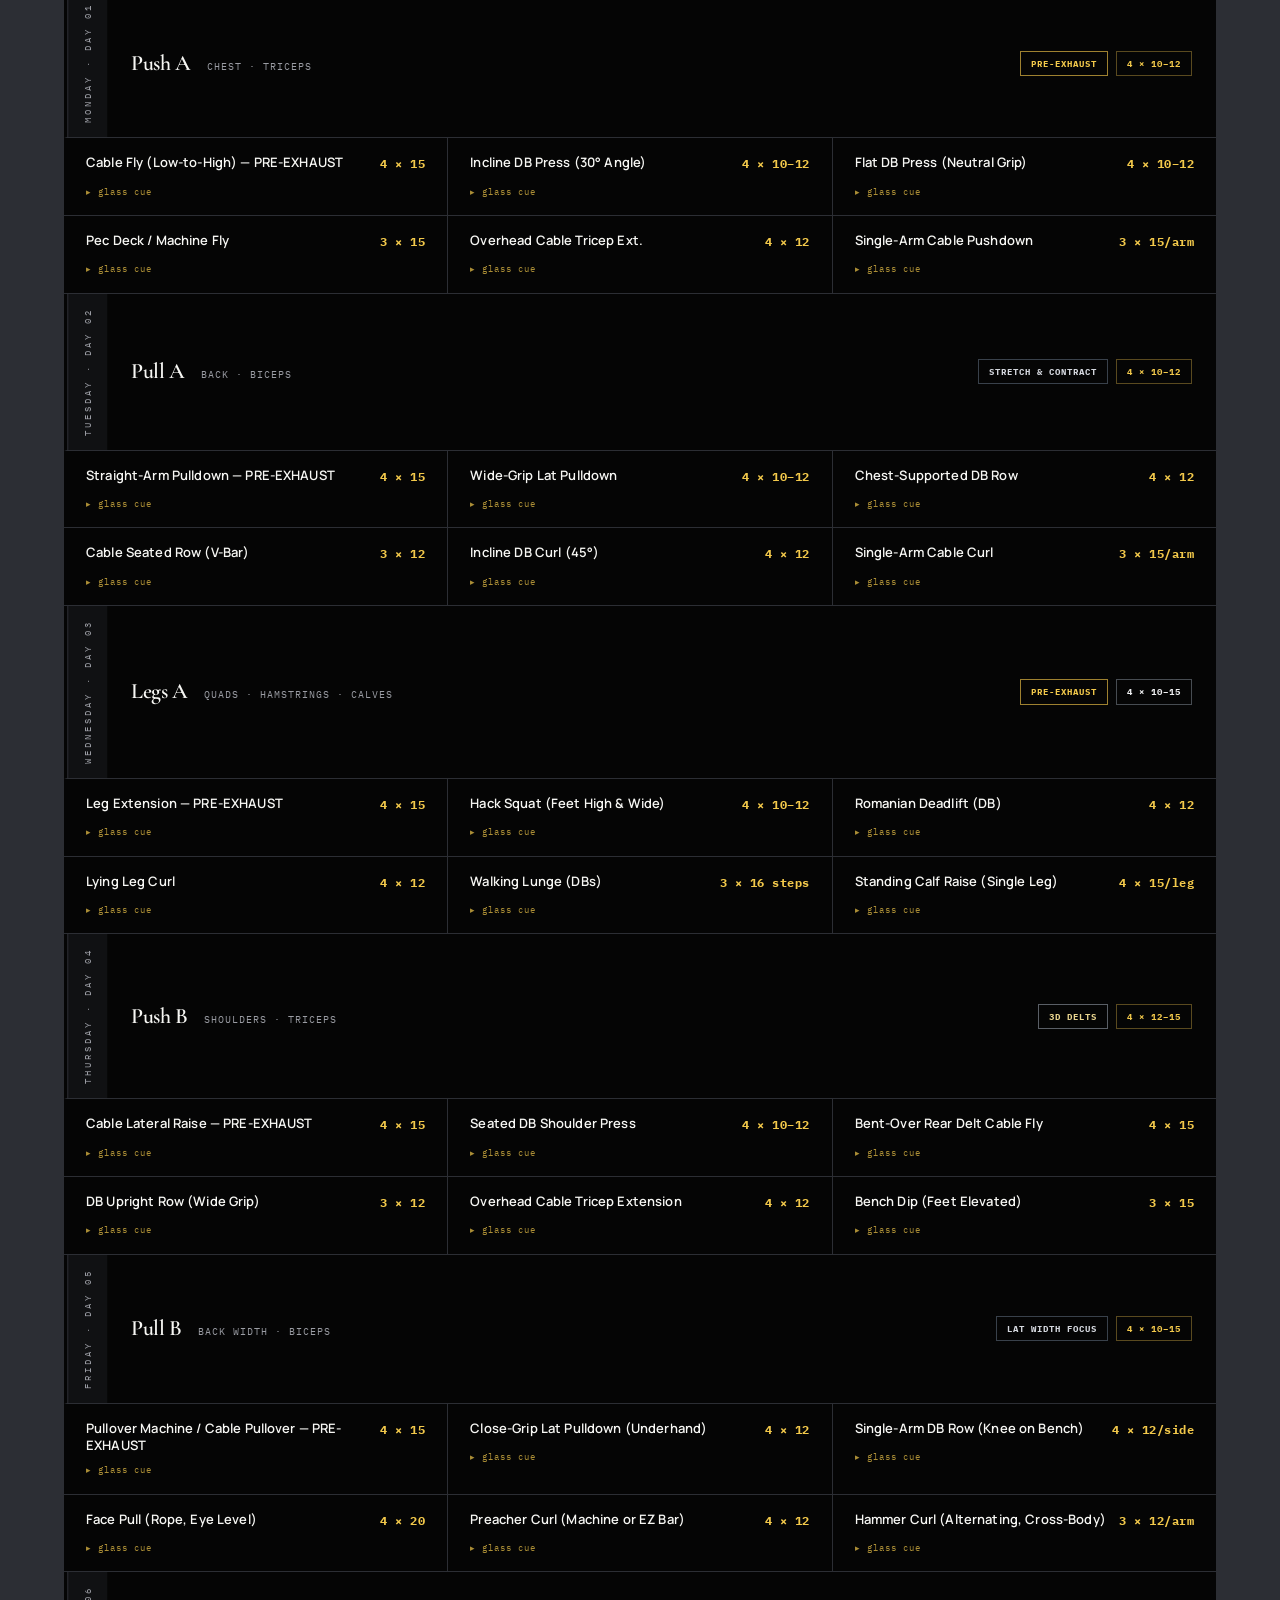
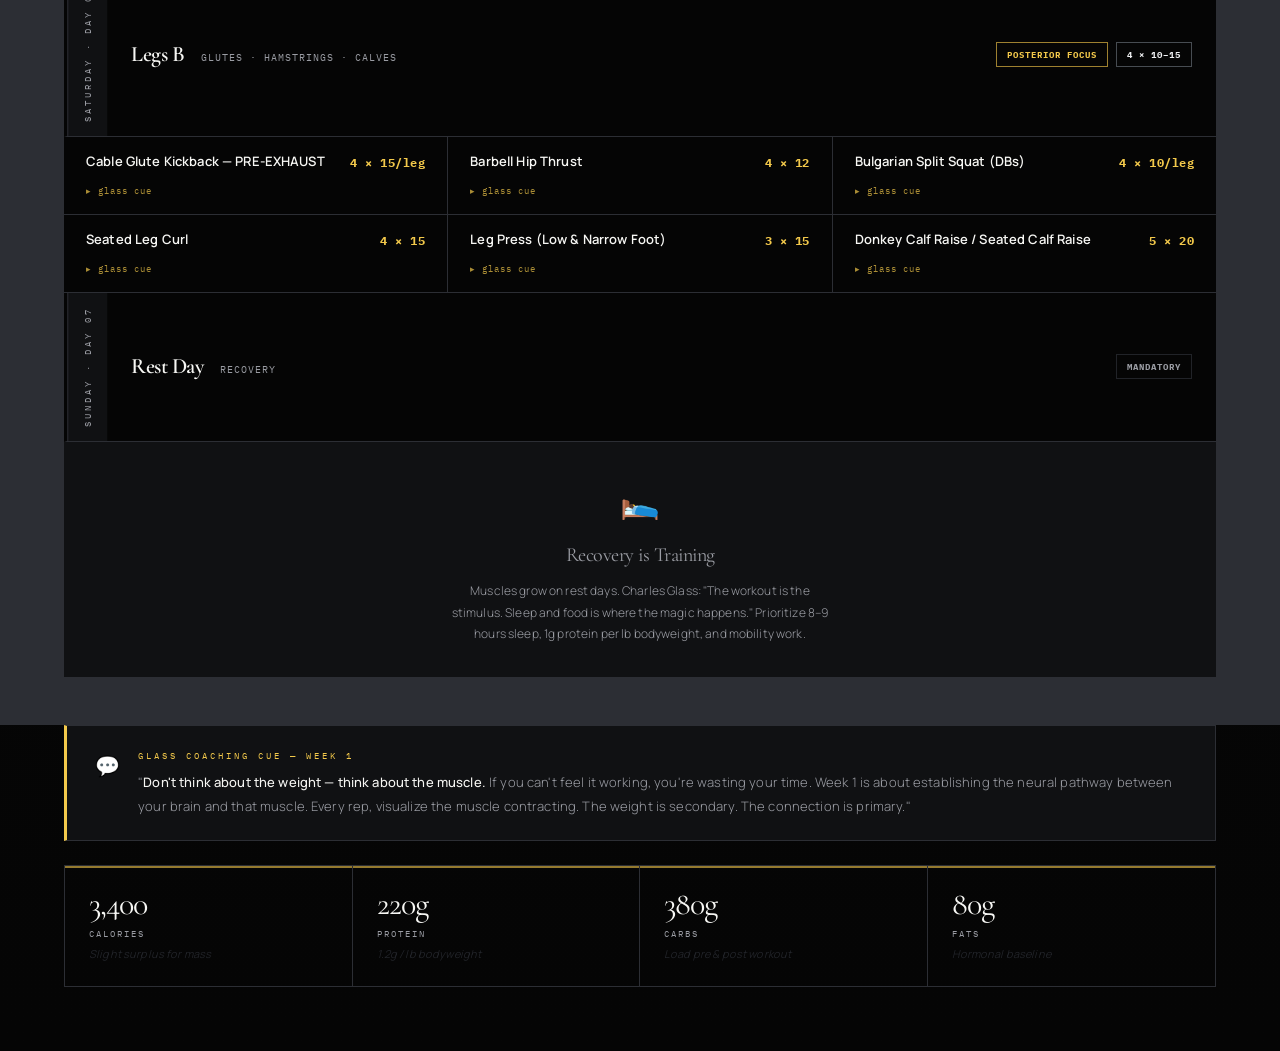
==== commit ad9d903a: "Upgrade site typography for premium readability" ====
--- a/index.html
+++ b/index.html
@@ -4,7 +4,7 @@
 <meta charset="UTF-8">
 <meta name="viewport" content="width=device-width, initial-scale=1.0">
 <title>Charles Glass GOB Method — PPL + Abs + Forearms</title>
-<link href="https://fonts.googleapis.com/css2?family=DM+Serif+Display:ital@0;1&family=DM+Sans:wght@300;400;500;600&family=Space+Mono:wght@400;700&display=swap" rel="stylesheet">
+<link href="https://fonts.googleapis.com/css2?family=Cormorant+Garamond:wght@400;500;600;700&family=IBM+Plex+Mono:wght@400;500;600&family=Manrope:wght@400;500;600;700;800&display=swap" rel="stylesheet">
 <style>
 :root {
   --bg:         #050505;
@@ -32,9 +32,10 @@
     radial-gradient(circle at top right, rgba(243,201,75,0.08), transparent 28%),
     linear-gradient(180deg, #090909 0%, #050505 100%);
   color: var(--text);
-  font-family: 'DM Sans', sans-serif;
+  font-family: 'Manrope', sans-serif;
   font-size: 14px;
-  line-height: 1.6;
+  line-height: 1.7;
+  letter-spacing: 0.01em;
   -webkit-font-smoothing: antialiased;
   overflow-x: hidden;
 }
@@ -55,7 +56,7 @@
   position: absolute;
   right: -20px;
   top: -30px;
-  font-family: 'DM Serif Display', serif;
+  font-family: 'Cormorant Garamond', serif;
   font-size: 280px;
   color: transparent;
   -webkit-text-stroke: 1px rgba(243,201,75,0.12);
@@ -77,7 +78,7 @@
   background: var(--accent);
 }
 .eyebrow-text {
-  font-family: 'Space Mono', monospace;
+  font-family: 'IBM Plex Mono', monospace;
   font-size: 10px;
   letter-spacing: 3px;
   text-transform: uppercase;
@@ -85,12 +86,12 @@
 }
 
 h1 {
-  font-family: 'DM Serif Display', serif;
+  font-family: 'Cormorant Garamond', serif;
   font-size: clamp(48px, 7vw, 92px);
-  font-weight: 400;
+  font-weight: 600;
   line-height: 0.92;
   color: var(--white);
-  letter-spacing: -2px;
+  letter-spacing: -1.5px;
 }
 h1 em {
   font-style: italic;
@@ -99,7 +100,7 @@
 
 .hero-sub {
   margin-top: 20px;
-  font-family: 'Space Mono', monospace;
+  font-family: 'IBM Plex Mono', monospace;
   font-size: 11px;
   letter-spacing: 2px;
   text-transform: uppercase;
@@ -136,14 +137,15 @@
 .h-stat:hover::after { transform: scaleX(1); }
 
 .h-stat-val {
-  font-family: 'DM Serif Display', serif;
-  font-size: 30px;
+  font-family: 'Cormorant Garamond', serif;
+  font-size: 34px;
+  font-weight: 600;
   color: var(--white);
   line-height: 1;
   letter-spacing: -1px;
 }
 .h-stat-lbl {
-  font-family: 'Space Mono', monospace;
+  font-family: 'IBM Plex Mono', monospace;
   font-size: 9px;
   letter-spacing: 2px;
   text-transform: uppercase;
@@ -166,7 +168,7 @@
   background: linear-gradient(90deg, var(--accent) 0%, transparent 60%);
 }
 .principles-title {
-  font-family: 'Space Mono', monospace;
+  font-family: 'IBM Plex Mono', monospace;
   font-size: 9px;
   letter-spacing: 3px;
   text-transform: uppercase;
@@ -182,7 +184,7 @@
   background: transparent;
   border: 1px solid var(--border);
   padding: 6px 14px;
-  font-family: 'DM Sans', sans-serif;
+  font-family: 'Manrope', sans-serif;
   font-size: 12px;
   font-weight: 400;
   color: var(--muted);
@@ -211,7 +213,7 @@
   border: none;
   border-bottom: 2px solid transparent;
   color: var(--muted);
-  font-family: 'Space Mono', monospace;
+  font-family: 'IBM Plex Mono', monospace;
   font-size: 11px;
   font-weight: 700;
   letter-spacing: 2px;
@@ -230,7 +232,7 @@
   font-weight: 400;
   letter-spacing: 1px;
   opacity: 0.5;
-  font-family: 'DM Sans', sans-serif;
+  font-family: 'Manrope', sans-serif;
   text-transform: uppercase;
 }
 .week-btn:hover { color: var(--white); }
@@ -255,7 +257,7 @@
 }
 .wi-left {}
 .wi-phase {
-  font-family: 'Space Mono', monospace;
+  font-family: 'IBM Plex Mono', monospace;
   font-size: 9px;
   letter-spacing: 3px;
   color: var(--accent);
@@ -273,9 +275,9 @@
   background: var(--accent);
 }
 .wi-title {
-  font-family: 'DM Serif Display', serif;
+  font-family: 'Cormorant Garamond', serif;
   font-size: clamp(28px, 3.5vw, 42px);
-  font-weight: 400;
+  font-weight: 600;
   color: var(--white);
   line-height: 1.05;
   letter-spacing: -1px;
@@ -306,14 +308,14 @@
 }
 .wi-param:last-child { border-bottom: none; }
 .wi-param-key {
-  font-family: 'Space Mono', monospace;
+  font-family: 'IBM Plex Mono', monospace;
   font-size: 9px;
   letter-spacing: 1px;
   color: var(--muted);
   text-transform: uppercase;
 }
 .wi-param-val {
-  font-family: 'Space Mono', monospace;
+  font-family: 'IBM Plex Mono', monospace;
   font-size: 11px;
   font-weight: 700;
   color: var(--accent);
@@ -358,7 +360,7 @@
   padding: 14px 12px;
   background: var(--surface);
   border-right: 1px solid var(--border);
-  font-family: 'Space Mono', monospace;
+  font-family: 'IBM Plex Mono', monospace;
   font-size: 9px;
   font-weight: 400;
   letter-spacing: 3px;
@@ -382,14 +384,14 @@
 }
 
 .day-name {
-  font-family: 'DM Serif Display', serif;
+  font-family: 'Cormorant Garamond', serif;
   font-size: 22px;
-  font-weight: 400;
+  font-weight: 600;
   color: var(--white);
   letter-spacing: -0.5px;
 }
 .day-name span {
-  font-family: 'Space Mono', monospace;
+  font-family: 'IBM Plex Mono', monospace;
   font-size: 10px;
   color: var(--muted);
   font-weight: 400;
@@ -400,7 +402,7 @@
 
 .day-badges { display: flex; gap: 8px; flex-wrap: wrap; }
 .badge {
-  font-family: 'Space Mono', monospace;
+  font-family: 'IBM Plex Mono', monospace;
   font-size: 9px;
   font-weight: 700;
   letter-spacing: 1px;
@@ -450,7 +452,7 @@
   gap: 12px;
 }
 .ex-name {
-  font-family: 'DM Sans', sans-serif;
+  font-family: 'Manrope', sans-serif;
   font-size: 13px;
   font-weight: 600;
   color: var(--white);
@@ -458,7 +460,7 @@
   flex: 1;
 }
 .ex-sets {
-  font-family: 'Space Mono', monospace;
+  font-family: 'IBM Plex Mono', monospace;
   font-size: 12px;
   font-weight: 700;
   color: var(--accent);
@@ -484,7 +486,7 @@
 }
 .rest-icon { font-size: 32px; margin-bottom: 10px; }
 .rest-title {
-  font-family: 'DM Serif Display', serif;
+  font-family: 'Cormorant Garamond', serif;
   font-size: 20px;
   color: var(--muted);
   margin-bottom: 8px;
@@ -516,7 +518,7 @@
   margin-top: 1px;
 }
 .cn-title {
-  font-family: 'Space Mono', monospace;
+  font-family: 'IBM Plex Mono', monospace;
   font-size: 9px;
   letter-spacing: 3px;
   text-transform: uppercase;
@@ -555,14 +557,14 @@
   opacity: 0.6;
 }
 .nut-val {
-  font-family: 'DM Serif Display', serif;
+  font-family: 'Cormorant Garamond', serif;
   font-size: 32px;
   color: var(--white);
   line-height: 1;
   letter-spacing: -1px;
 }
 .nut-lbl {
-  font-family: 'Space Mono', monospace;
+  font-family: 'IBM Plex Mono', monospace;
   font-size: 9px;
   letter-spacing: 2px;
   text-transform: uppercase;
@@ -594,7 +596,7 @@
   background: var(--surface);
 }
 .section-eyebrow {
-  font-family: 'Space Mono', monospace;
+  font-family: 'IBM Plex Mono', monospace;
   font-size: 9px;
   letter-spacing: 3px;
   text-transform: uppercase;
@@ -611,8 +613,9 @@
   display: inline-block;
 }
 .section-title {
-  font-family: 'DM Serif Display', serif;
+  font-family: 'Cormorant Garamond', serif;
   font-size: 28px;
+  font-weight: 600;
   color: var(--white);
   letter-spacing: -1px;
   margin-bottom: 24px;
@@ -636,20 +639,20 @@
 .sched-day:hover { background: var(--card); }
 .sched-day.rest-day { opacity: 0.5; }
 .sched-day-name {
-  font-family: 'Space Mono', monospace;
+  font-family: 'IBM Plex Mono', monospace;
   font-size: 9px;
   letter-spacing: 2px;
   text-transform: uppercase;
   color: var(--muted);
 }
 .sched-time {
-  font-family: 'Space Mono', monospace;
+  font-family: 'IBM Plex Mono', monospace;
   font-size: 9px;
   color: var(--accent);
   letter-spacing: 0.5px;
 }
 .sched-main {
-  font-family: 'DM Serif Display', serif;
+  font-family: 'Cormorant Garamond', serif;
   font-size: 15px;
   color: var(--white);
   line-height: 1.2;
@@ -668,7 +671,7 @@
   margin-top: 2px;
 }
 .sched-tag {
-  font-family: 'Space Mono', monospace;
+  font-family: 'IBM Plex Mono', monospace;
   font-size: 8px;
   letter-spacing: 0.5px;
   padding: 2px 6px;
@@ -695,7 +698,7 @@
   margin-top: 2px;
 }
 .ex-expand-icon {
-  font-family: 'Space Mono', monospace;
+  font-family: 'IBM Plex Mono', monospace;
   font-size: 9px;
   color: var(--accent);
   letter-spacing: 1px;
@@ -727,14 +730,14 @@
   gap: 2px;
 }
 .ex-meta-key {
-  font-family: 'Space Mono', monospace;
+  font-family: 'IBM Plex Mono', monospace;
   font-size: 8px;
   letter-spacing: 1.5px;
   text-transform: uppercase;
   color: var(--muted);
 }
 .ex-meta-val {
-  font-family: 'Space Mono', monospace;
+  font-family: 'IBM Plex Mono', monospace;
   font-size: 11px;
   font-weight: 700;
   color: var(--accent);
@@ -769,7 +772,7 @@
   border: none;
   border-bottom: 2px solid transparent;
   color: var(--muted);
-  font-family: 'Space Mono', monospace;
+  font-family: 'IBM Plex Mono', monospace;
   font-size: 10px;
   font-weight: 700;
   letter-spacing: 2px;
@@ -825,14 +828,14 @@
 }
 .suppl-param:last-child { border-bottom: none; }
 .sp-k {
-  font-family: 'Space Mono', monospace;
+  font-family: 'IBM Plex Mono', monospace;
   font-size: 9px;
   letter-spacing: 1px;
   text-transform: uppercase;
   color: var(--muted);
 }
 .sp-v {
-  font-family: 'Space Mono', monospace;
+  font-family: 'IBM Plex Mono', monospace;
   font-size: 11px;
   font-weight: 700;
   color: var(--accent);
@@ -862,7 +865,7 @@
   align-items: flex-start;
   justify-content: center;
   padding: 16px 0 0;
-  font-family: 'Space Mono', monospace;
+  font-family: 'IBM Plex Mono', monospace;
   font-size: 10px;
   font-weight: 700;
   color: var(--accent);
@@ -877,14 +880,14 @@
   gap: 12px;
 }
 .suppl-ex-name {
-  font-family: 'DM Sans', sans-serif;
+  font-family: 'Manrope', sans-serif;
   font-size: 14px;
   font-weight: 600;
   color: var(--white);
   line-height: 1.2;
 }
 .suppl-ex-sets {
-  font-family: 'Space Mono', monospace;
+  font-family: 'IBM Plex Mono', monospace;
   font-size: 12px;
   font-weight: 700;
   color: var(--accent);
@@ -911,14 +914,14 @@
   gap: 2px;
 }
 .smc-k {
-  font-family: 'Space Mono', monospace;
+  font-family: 'IBM Plex Mono', monospace;
   font-size: 8px;
   letter-spacing: 1px;
   text-transform: uppercase;
   color: var(--muted);
 }
 .smc-v {
-  font-family: 'Space Mono', monospace;
+  font-family: 'IBM Plex Mono', monospace;
   font-size: 11px;
   font-weight: 700;
   color: var(--accent);
@@ -934,7 +937,7 @@
 }
 .suppl-glass-cue strong { color: var(--white); font-style: normal; font-weight: 500; }
 .suppl-expand-hint {
-  font-family: 'Space Mono', monospace;
+  font-family: 'IBM Plex Mono', monospace;
   font-size: 8px;
   color: var(--sub);
   letter-spacing: 1px;
@@ -960,7 +963,7 @@
   padding: 14px 16px;
 }
 .swsch-day {
-  font-family: 'Space Mono', monospace;
+  font-family: 'IBM Plex Mono', monospace;
   font-size: 9px;
   letter-spacing: 2px;
   text-transform: uppercase;
@@ -969,7 +972,7 @@
 }
 .swsch-active { color: var(--white); }
 .swsch-label {
-  font-family: 'DM Serif Display', serif;
+  font-family: 'Cormorant Garamond', serif;
   font-size: 14px;
   color: var(--accent);
   margin-bottom: 4px;
@@ -993,7 +996,7 @@
   margin-bottom: 28px;
 }
 .mb-time {
-  font-family: 'DM Serif Display', serif;
+  font-family: 'Cormorant Garamond', serif;
   font-size: 22px;
   color: var(--accent);
   white-space: nowrap;
@@ -1011,7 +1014,7 @@
   gap: 2px;
 }
 .mb-label {
-  font-family: 'Space Mono', monospace;
+  font-family: 'IBM Plex Mono', monospace;
   font-size: 9px;
   letter-spacing: 2px;
   text-transform: uppercase;
@@ -1159,7 +1162,7 @@
 border:none;
 border-bottom:2px solid transparent;
 color:var(--muted);
-font-family:'Space Mono', monospace;
+font-family:'IBM Plex Mono', monospace;
 font-size:11px;
 font-weight:700;
 letter-spacing:2px;
@@ -1181,7 +1184,7 @@
 font-weight:400;
 letter-spacing:1px;
 opacity:0.55;
-font-family:'DM Sans', sans-serif;
+font-family:'Manrope', sans-serif;
 text-transform:uppercase;
 }
 
@@ -1250,7 +1253,7 @@
 }
 
 .tool-card label{
-font-family:'Space Mono', monospace;
+font-family:'IBM Plex Mono', monospace;
 font-size:10px;
 letter-spacing:1.5px;
 text-transform:uppercase;
@@ -1293,7 +1296,7 @@
 padding:12px 14px;
 cursor:pointer;
 color:#1a1406;
-font-family:'Space Mono', monospace;
+font-family:'IBM Plex Mono', monospace;
 font-size:11px;
 font-weight:700;
 letter-spacing:1px;
@@ -1352,7 +1355,7 @@
 }
 
 .tool-result-label{
-font-family:'Space Mono', monospace;
+font-family:'IBM Plex Mono', monospace;
 font-size:10px;
 letter-spacing:2px;
 text-transform:uppercase;
@@ -1360,8 +1363,9 @@
 }
 
 .tool-result-value{
-font-family:'DM Serif Display', serif;
+font-family:'Cormorant Garamond', serif;
 font-size:38px;
+font-weight:600;
 line-height:0.95;
 letter-spacing:-1px;
 color:var(--white);
@@ -1390,7 +1394,7 @@
 }
 
 .tool-result-stat .k{
-font-family:'Space Mono', monospace;
+font-family:'IBM Plex Mono', monospace;
 font-size:9px;
 letter-spacing:1.5px;
 text-transform:uppercase;
@@ -1430,9 +1434,9 @@
 }
 
 .tool-sidecard h3{
-font-family:'DM Serif Display', serif;
+font-family:'Cormorant Garamond', serif;
 font-size:28px;
-font-weight:400;
+font-weight:600;
 letter-spacing:-0.5px;
 color:var(--white);
 position:relative;
@@ -1489,9 +1493,9 @@
 }
 
 .diet-card h3{
-font-family:'DM Serif Display', serif;
+font-family:'Cormorant Garamond', serif;
 font-size:24px;
-font-weight:400;
+font-weight:600;
 color:var(--white);
 margin-bottom:12px;
 line-height:1.1;
@@ -1543,7 +1547,7 @@
 }
 
 .diet-day-meta span{
-font-family:'Space Mono', monospace;
+font-family:'IBM Plex Mono', monospace;
 font-size:10px;
 letter-spacing:1px;
 text-transform:uppercase;
@@ -1559,7 +1563,7 @@
 }
 
 .meal-block h4{
-font-family:'Space Mono', monospace;
+font-family:'IBM Plex Mono', monospace;
 font-size:11px;
 letter-spacing:2px;
 text-transform:uppercase;
@@ -1600,7 +1604,7 @@
 padding:8px 10px;
 border:1px solid var(--border);
 background:var(--bg);
-font-family:'Space Mono', monospace;
+font-family:'IBM Plex Mono', monospace;
 font-size:10px;
 letter-spacing:1px;
 text-transform:uppercase;
@@ -4017,3 +4021,4 @@
 </section>
 </body>
 </html>
+
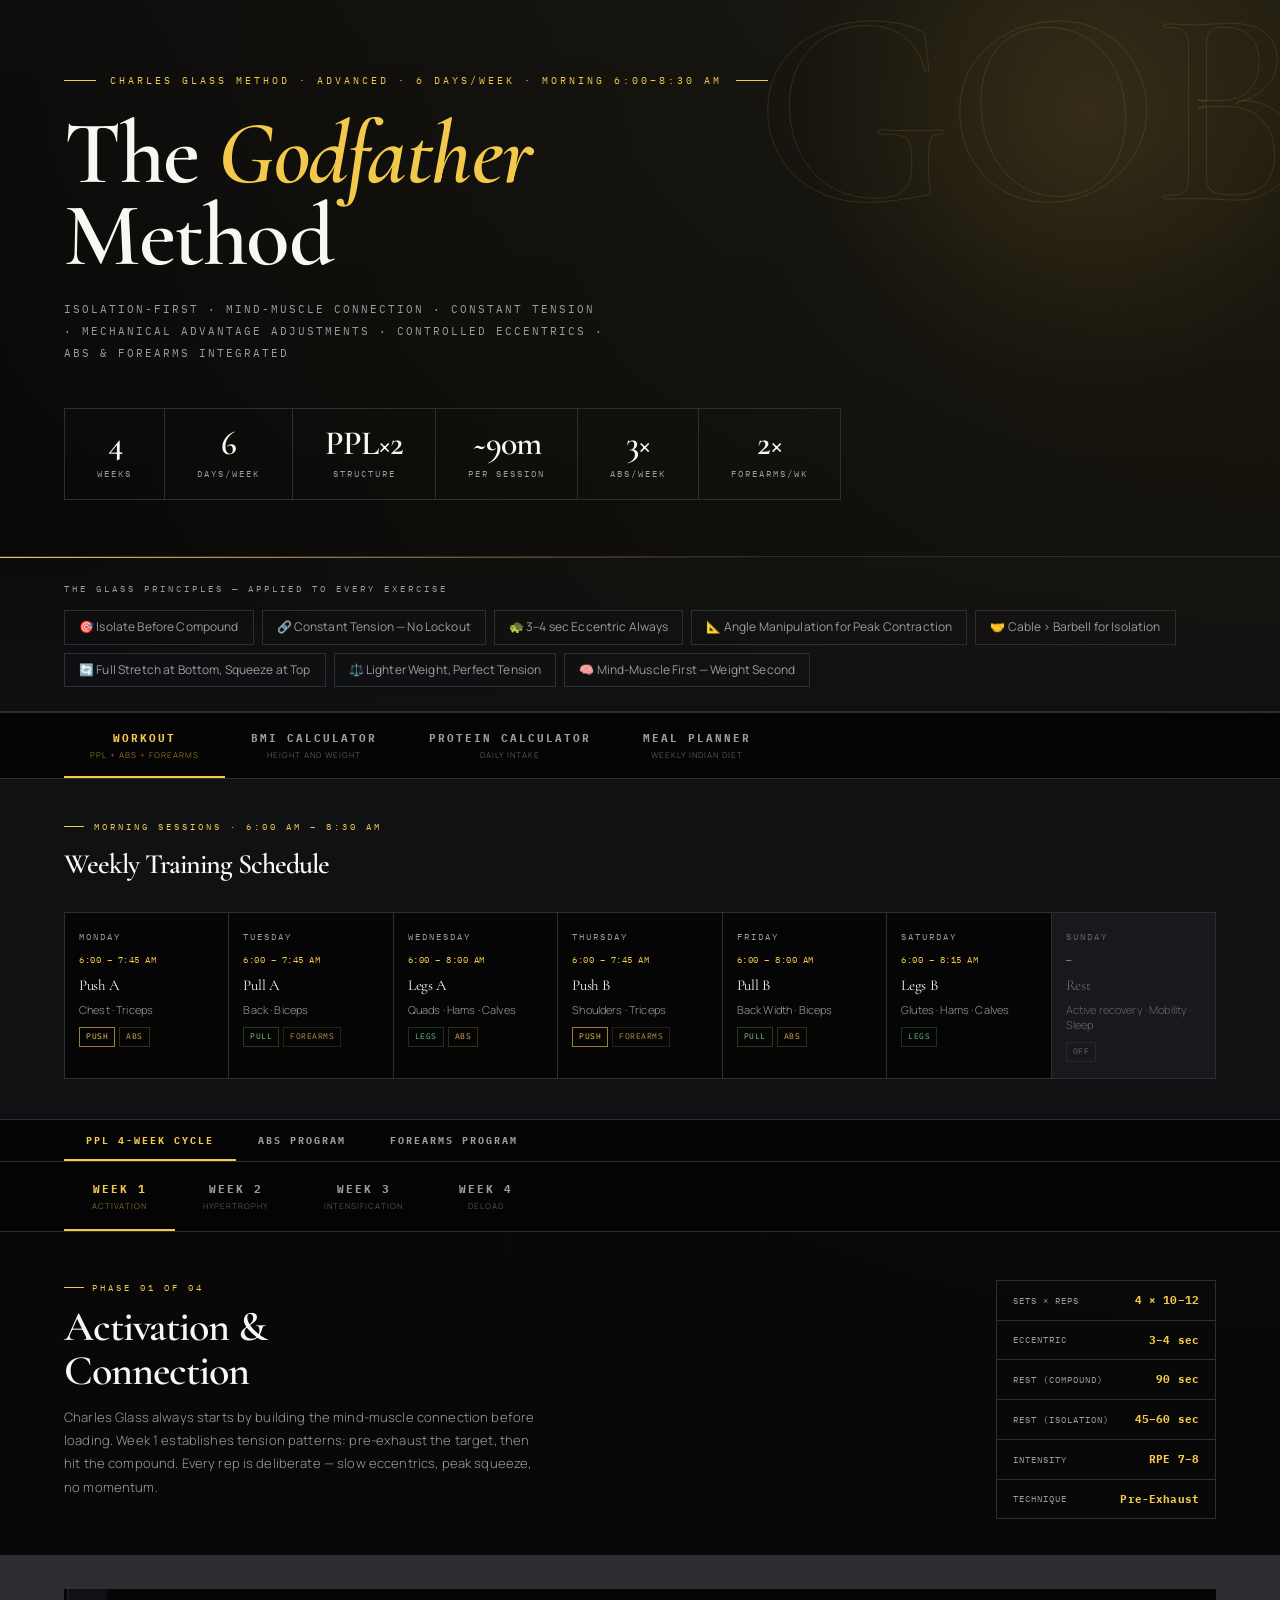
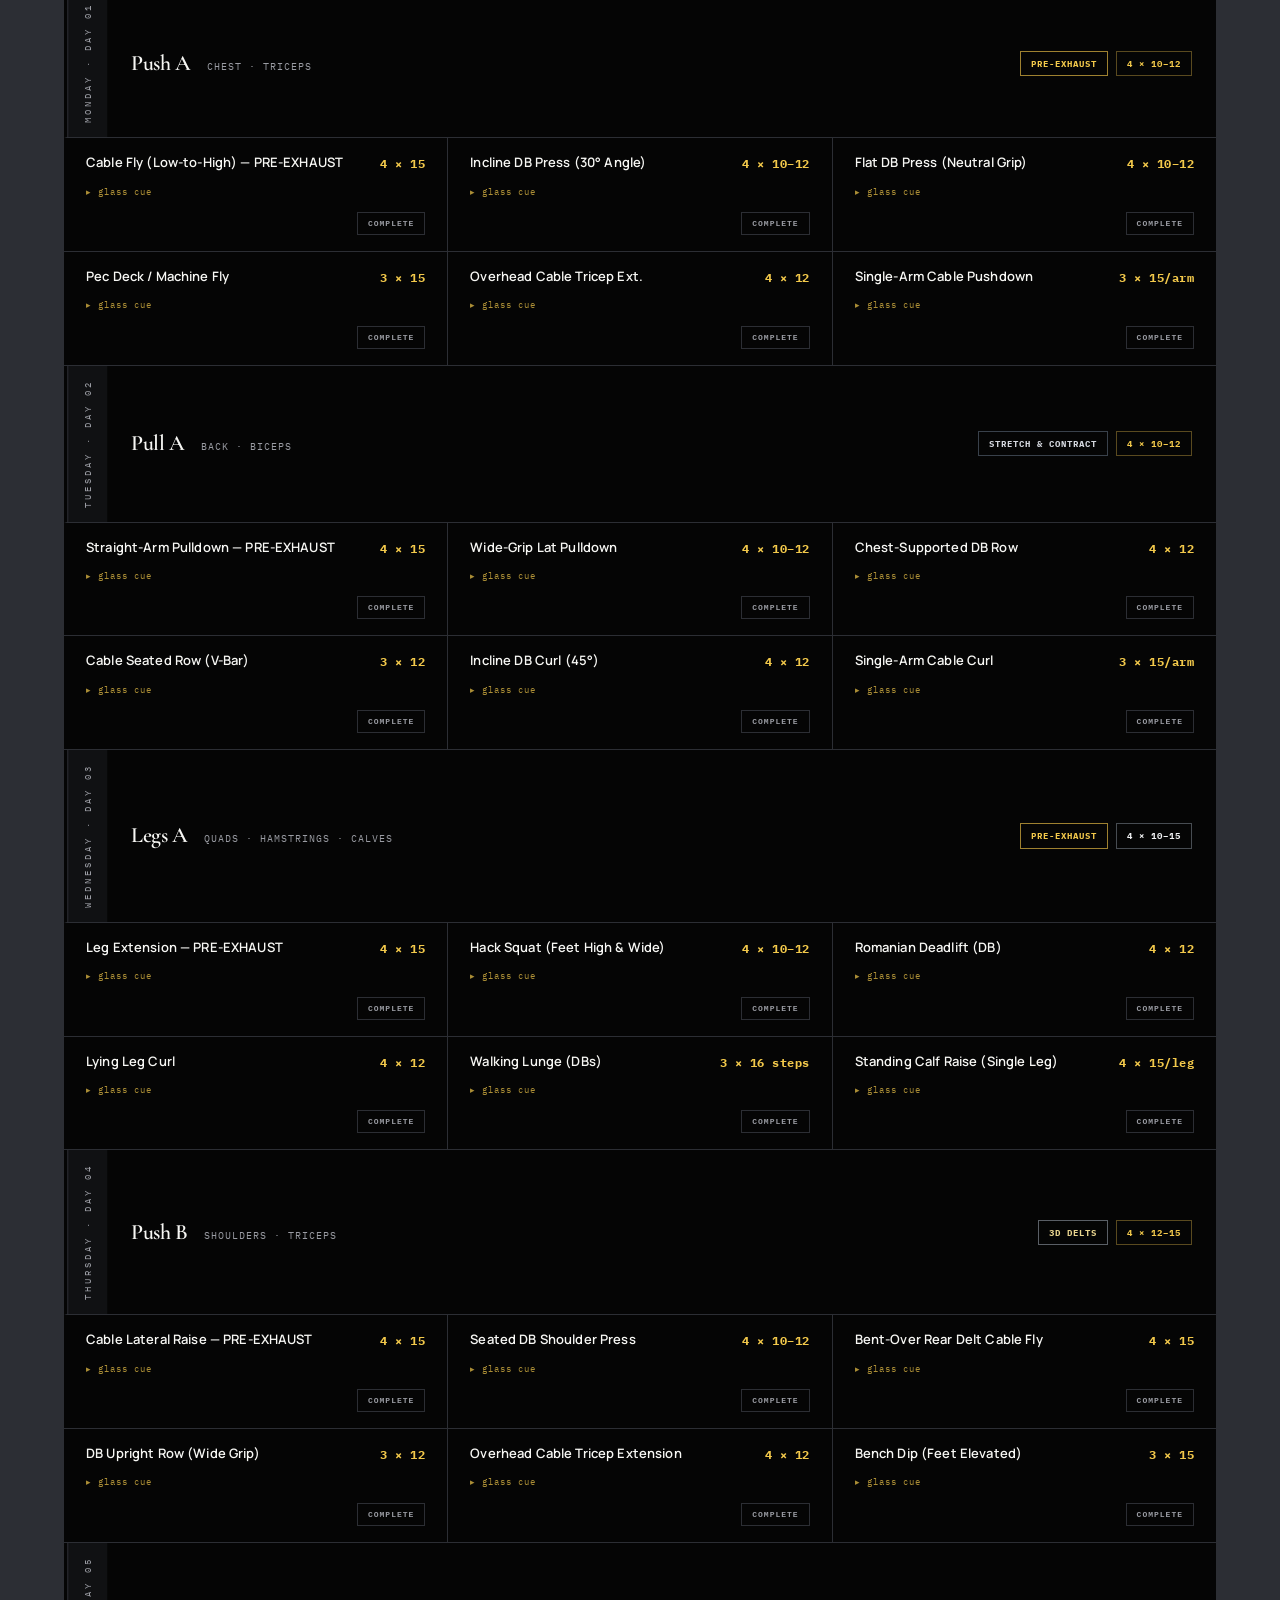
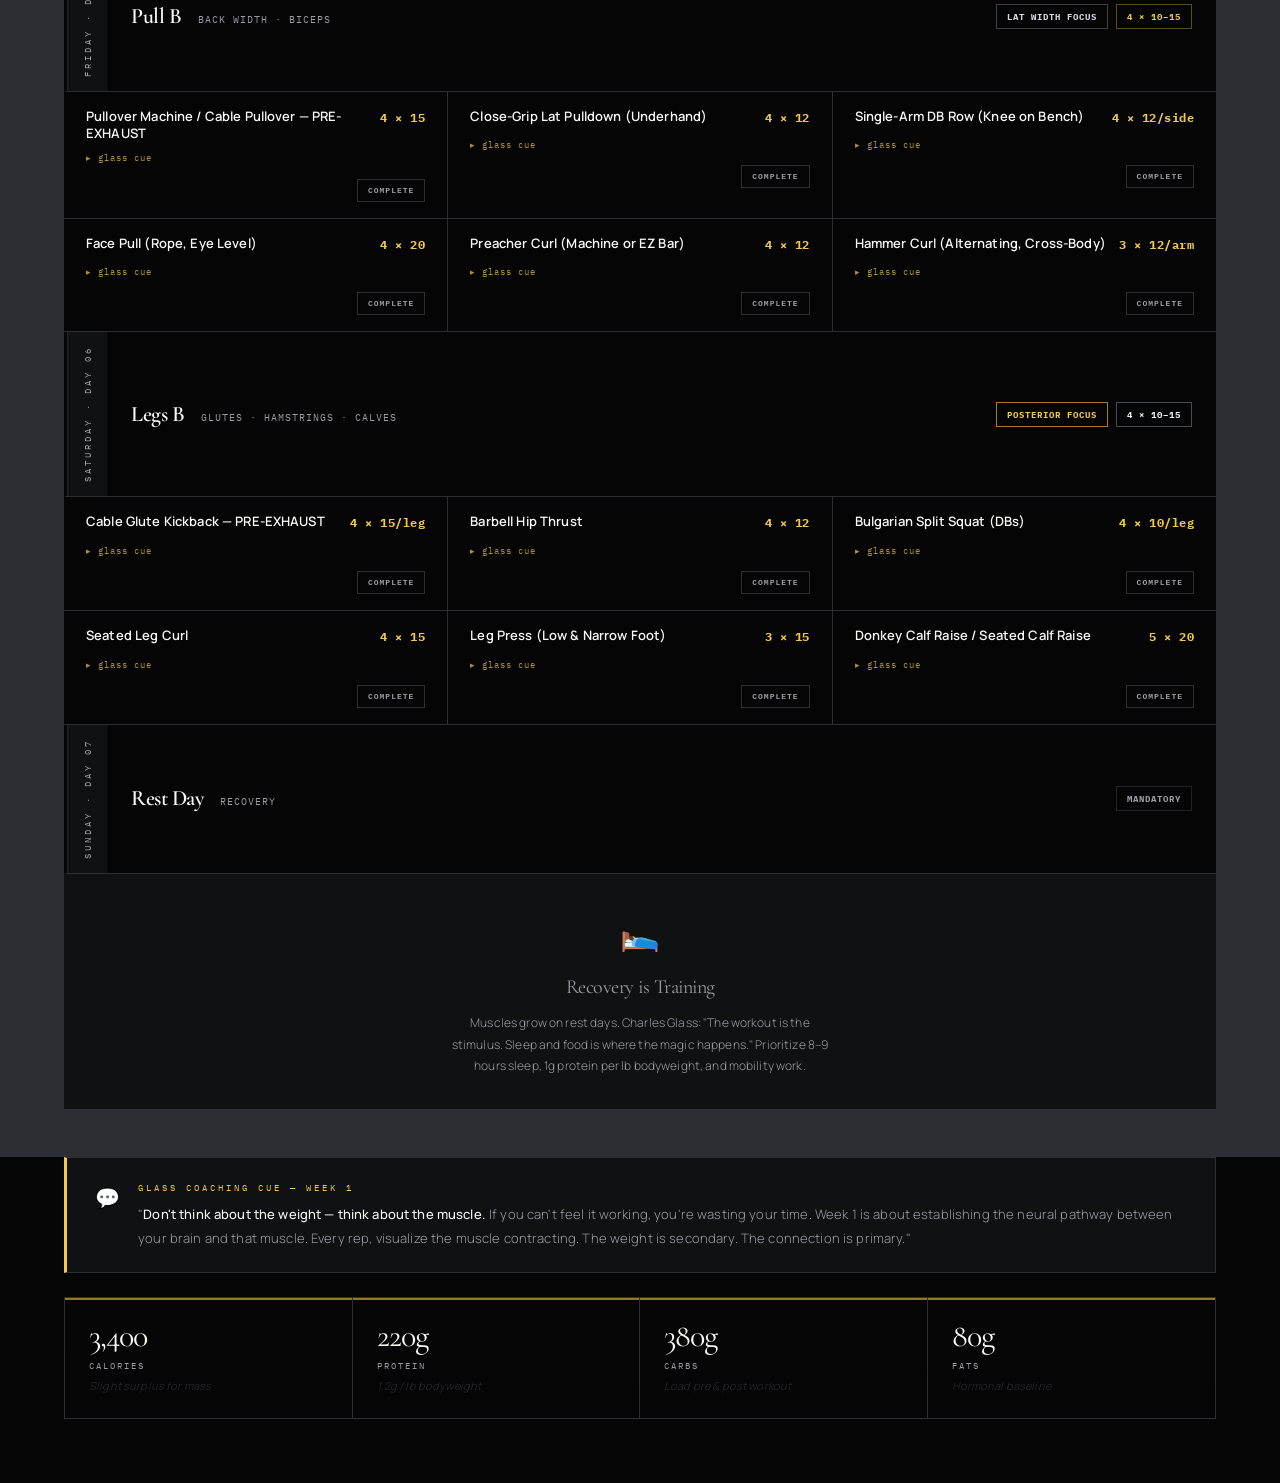
==== commit 331834cc: "Add weekly workout completion tracking" ====
--- a/index.html
+++ b/index.html
@@ -5,1703 +5,7 @@
 <meta name="viewport" content="width=device-width, initial-scale=1.0">
 <title>Charles Glass GOB Method — PPL + Abs + Forearms</title>
 <link href="https://fonts.googleapis.com/css2?family=Cormorant+Garamond:wght@400;500;600;700&family=IBM+Plex+Mono:wght@400;500;600&family=Manrope:wght@400;500;600;700;800&display=swap" rel="stylesheet">
-<style>
-:root {
-  --bg:         #050505;
-  --surface:    #101113;
-  --card:       #17181c;
-  --border:     #2c2e34;
-  --border-hi:  #484b52;
-  --accent:     #f3c94b;
-  --accent-dim: #9e8130;
-  --accent-glow:rgba(243,201,75,0.18);
-  --white:      #f7f7f4;
-  --muted:      #9a9ca3;
-  --sub:        #212328;
-  --text:       #d7d9df;
-}
-
-*, *::before, *::after { margin: 0; padding: 0; box-sizing: border-box; }
-
-::-webkit-scrollbar { width: 3px; height: 3px; }
-::-webkit-scrollbar-track { background: var(--bg); }
-::-webkit-scrollbar-thumb { background: var(--accent); }
-
-body {
-  background:
-    radial-gradient(circle at top right, rgba(243,201,75,0.08), transparent 28%),
-    linear-gradient(180deg, #090909 0%, #050505 100%);
-  color: var(--text);
-  font-family: 'Manrope', sans-serif;
-  font-size: 14px;
-  line-height: 1.7;
-  letter-spacing: 0.01em;
-  -webkit-font-smoothing: antialiased;
-  overflow-x: hidden;
-}
-
-/* ─── HERO ─── */
-.hero {
-  position: relative;
-  padding: 72px 64px 56px;
-  border-bottom: 1px solid var(--border);
-  overflow: hidden;
-  background:
-    radial-gradient(circle at 85% 20%, rgba(243,201,75,0.12), transparent 24%),
-    linear-gradient(180deg, rgba(255,255,255,0.01), rgba(0,0,0,0));
-}
-
-/* big background number */
-.hero-bg-text {
-  position: absolute;
-  right: -20px;
-  top: -30px;
-  font-family: 'Cormorant Garamond', serif;
-  font-size: 280px;
-  color: transparent;
-  -webkit-text-stroke: 1px rgba(243,201,75,0.12);
-  pointer-events: none;
-  line-height: 1;
-  letter-spacing: -8px;
-  user-select: none;
-}
-
-.hero-eyebrow {
-  display: flex;
-  align-items: center;
-  gap: 14px;
-  margin-bottom: 24px;
-}
-.eyebrow-line {
-  width: 32px;
-  height: 1px;
-  background: var(--accent);
-}
-.eyebrow-text {
-  font-family: 'IBM Plex Mono', monospace;
-  font-size: 10px;
-  letter-spacing: 3px;
-  text-transform: uppercase;
-  color: var(--accent);
-}
-
-h1 {
-  font-family: 'Cormorant Garamond', serif;
-  font-size: clamp(48px, 7vw, 92px);
-  font-weight: 600;
-  line-height: 0.92;
-  color: var(--white);
-  letter-spacing: -1.5px;
-}
-h1 em {
-  font-style: italic;
-  color: var(--accent);
-}
-
-.hero-sub {
-  margin-top: 20px;
-  font-family: 'IBM Plex Mono', monospace;
-  font-size: 11px;
-  letter-spacing: 2px;
-  text-transform: uppercase;
-  color: var(--muted);
-  max-width: 540px;
-  line-height: 2;
-}
-
-.hero-stats {
-  display: flex;
-  gap: 0;
-  margin-top: 44px;
-  border: 1px solid var(--border);
-  width: fit-content;
-}
-.h-stat {
-  padding: 18px 32px;
-  border-right: 1px solid var(--border);
-  text-align: center;
-  position: relative;
-  transition: background 0.2s;
-}
-.h-stat:last-child { border-right: none; }
-.h-stat:hover { background: var(--surface); }
-.h-stat::after {
-  content: '';
-  position: absolute;
-  bottom: 0; left: 0; right: 0;
-  height: 2px;
-  background: var(--accent);
-  transform: scaleX(0);
-  transition: transform 0.25s;
-}
-.h-stat:hover::after { transform: scaleX(1); }
-
-.h-stat-val {
-  font-family: 'Cormorant Garamond', serif;
-  font-size: 34px;
-  font-weight: 600;
-  color: var(--white);
-  line-height: 1;
-  letter-spacing: -1px;
-}
-.h-stat-lbl {
-  font-family: 'IBM Plex Mono', monospace;
-  font-size: 9px;
-  letter-spacing: 2px;
-  text-transform: uppercase;
-  color: var(--muted);
-  margin-top: 5px;
-}
-
-/* ─── PRINCIPLES ─── */
-.principles {
-  background: linear-gradient(180deg, rgba(255,255,255,0.01), rgba(16,17,19,0.96));
-  border-bottom: 1px solid var(--border);
-  padding: 24px 64px;
-  position: relative;
-}
-.principles::before {
-  content: '';
-  position: absolute;
-  top: 0; left: 0; right: 0;
-  height: 1px;
-  background: linear-gradient(90deg, var(--accent) 0%, transparent 60%);
-}
-.principles-title {
-  font-family: 'IBM Plex Mono', monospace;
-  font-size: 9px;
-  letter-spacing: 3px;
-  text-transform: uppercase;
-  color: var(--muted);
-  margin-bottom: 14px;
-}
-.principles-grid {
-  display: flex;
-  flex-wrap: wrap;
-  gap: 8px;
-}
-.principle-chip {
-  background: transparent;
-  border: 1px solid var(--border);
-  padding: 6px 14px;
-  font-family: 'Manrope', sans-serif;
-  font-size: 12px;
-  font-weight: 400;
-  color: var(--muted);
-  transition: border-color 0.2s, color 0.2s;
-  cursor: default;
-}
-.principle-chip:hover {
-  border-color: var(--accent-dim);
-  color: var(--text);
-}
-
-/* ─── WEEK NAV ─── */
-.week-nav {
-  position: sticky;
-  top: 0;
-  z-index: 100;
-  display: flex;
-  background: rgba(5,5,5,0.94);
-  backdrop-filter: blur(16px);
-  border-bottom: 1px solid var(--border);
-  padding: 0 64px;
-  overflow-x: auto;
-}
-.week-btn {
-  background: none;
-  border: none;
-  border-bottom: 2px solid transparent;
-  color: var(--muted);
-  font-family: 'IBM Plex Mono', monospace;
-  font-size: 11px;
-  font-weight: 700;
-  letter-spacing: 2px;
-  text-transform: uppercase;
-  padding: 20px 28px 18px;
-  cursor: pointer;
-  transition: color 0.2s, border-color 0.2s;
-  white-space: nowrap;
-  display: flex;
-  flex-direction: column;
-  align-items: center;
-  gap: 4px;
-}
-.week-btn span {
-  font-size: 8px;
-  font-weight: 400;
-  letter-spacing: 1px;
-  opacity: 0.5;
-  font-family: 'Manrope', sans-serif;
-  text-transform: uppercase;
-}
-.week-btn:hover { color: var(--white); }
-.week-btn.active {
-  color: var(--accent);
-  border-bottom-color: var(--accent);
-}
-
-/* ─── WEEK PANEL ─── */
-.week-panel { display: none; }
-.week-panel.active { display: block; }
-
-/* ─── WEEK INTRO ─── */
-.week-intro {
-  padding: 48px 64px 36px;
-  border-bottom: 1px solid var(--border);
-  display: flex;
-  align-items: flex-start;
-  justify-content: space-between;
-  gap: 40px;
-  flex-wrap: wrap;
-}
-.wi-left {}
-.wi-phase {
-  font-family: 'IBM Plex Mono', monospace;
-  font-size: 9px;
-  letter-spacing: 3px;
-  color: var(--accent);
-  text-transform: uppercase;
-  margin-bottom: 10px;
-  display: flex;
-  align-items: center;
-  gap: 8px;
-}
-.wi-phase::before {
-  content: '';
-  display: inline-block;
-  width: 20px;
-  height: 1px;
-  background: var(--accent);
-}
-.wi-title {
-  font-family: 'Cormorant Garamond', serif;
-  font-size: clamp(28px, 3.5vw, 42px);
-  font-weight: 600;
-  color: var(--white);
-  line-height: 1.05;
-  letter-spacing: -1px;
-}
-.wi-desc {
-  margin-top: 12px;
-  font-size: 13px;
-  color: var(--muted);
-  line-height: 1.8;
-  max-width: 480px;
-  font-weight: 300;
-}
-.wi-right {
-  display: flex;
-  flex-direction: column;
-  gap: 0;
-  min-width: 220px;
-  border: 1px solid var(--border);
-}
-.wi-param {
-  display: flex;
-  justify-content: space-between;
-  align-items: center;
-  font-size: 12px;
-  border-bottom: 1px solid var(--border);
-  padding: 10px 16px;
-  gap: 20px;
-}
-.wi-param:last-child { border-bottom: none; }
-.wi-param-key {
-  font-family: 'IBM Plex Mono', monospace;
-  font-size: 9px;
-  letter-spacing: 1px;
-  color: var(--muted);
-  text-transform: uppercase;
-}
-.wi-param-val {
-  font-family: 'IBM Plex Mono', monospace;
-  font-size: 11px;
-  font-weight: 700;
-  color: var(--accent);
-}
-
-/* ─── DAYS ─── */
-.days-container {
-  padding: 32px 64px 48px;
-  display: flex;
-  flex-direction: column;
-  gap: 1px;
-  background: var(--border);
-  border-top: 1px solid var(--border);
-}
-
-.day-block {
-  border: none;
-  background: var(--bg);
-  overflow: hidden;
-  opacity: 0;
-  transform: translateY(10px);
-  transition: opacity 0.4s ease, transform 0.4s ease, background 0.2s;
-}
-.day-block.visible {
-  opacity: 1;
-  transform: translateY(0);
-}
-.day-block:hover { background: var(--card); }
-
-.day-top {
-  display: flex;
-  align-items: stretch;
-  border-bottom: 1px solid var(--border);
-  border-left: 3px solid transparent;
-  transition: border-color 0.2s;
-}
-.day-block:hover .day-top { border-left-color: var(--accent); }
-
-.day-num-col {
-  writing-mode: vertical-lr;
-  transform: rotate(180deg);
-  padding: 14px 12px;
-  background: var(--surface);
-  border-right: 1px solid var(--border);
-  font-family: 'IBM Plex Mono', monospace;
-  font-size: 9px;
-  font-weight: 400;
-  letter-spacing: 3px;
-  text-transform: uppercase;
-  color: var(--muted);
-  display: flex;
-  align-items: center;
-  justify-content: center;
-  white-space: nowrap;
-  min-width: 40px;
-}
-
-.day-title-area {
-  flex: 1;
-  padding: 16px 24px;
-  display: flex;
-  align-items: center;
-  justify-content: space-between;
-  flex-wrap: wrap;
-  gap: 12px;
-}
-
-.day-name {
-  font-family: 'Cormorant Garamond', serif;
-  font-size: 22px;
-  font-weight: 600;
-  color: var(--white);
-  letter-spacing: -0.5px;
-}
-.day-name span {
-  font-family: 'IBM Plex Mono', monospace;
-  font-size: 10px;
-  color: var(--muted);
-  font-weight: 400;
-  letter-spacing: 1px;
-  text-transform: uppercase;
-  margin-left: 12px;
-}
-
-.day-badges { display: flex; gap: 8px; flex-wrap: wrap; }
-.badge {
-  font-family: 'IBM Plex Mono', monospace;
-  font-size: 9px;
-  font-weight: 700;
-  letter-spacing: 1px;
-  text-transform: uppercase;
-  padding: 4px 10px;
-  border: 1px solid;
-}
-.badge-gold  { border-color: var(--accent-dim); color: var(--accent); }
-.badge-red   { border-color: #5a4a1f; color: var(--accent); }
-.badge-blue  { border-color: #39414b; color: #d5d8df; }
-.badge-green { border-color: #474c52; color: #f0f1f3; }
-.badge-purple{ border-color: #5a5f66; color: #e8d48e; }
-.badge-rest  { border-color: var(--sub); color: var(--muted); }
-
-/* ─── EXERCISES GRID ─── */
-.exercises-grid {
-  display: grid;
-  grid-template-columns: repeat(auto-fill, minmax(300px, 1fr));
-  gap: 1px;
-  background: var(--border);
-}
-.ex-cell {
-  background: var(--bg);
-  padding: 16px 22px;
-  display: flex;
-  flex-direction: column;
-  gap: 7px;
-  transition: background 0.15s;
-  position: relative;
-}
-.ex-cell::before {
-  content: '';
-  position: absolute;
-  left: 0; top: 0; bottom: 0;
-  width: 2px;
-  background: var(--accent);
-  opacity: 0;
-  transition: opacity 0.2s;
-}
-.ex-cell:hover { background: var(--card); }
-.ex-cell:hover::before { opacity: 1; }
-
-.ex-top {
-  display: flex;
-  justify-content: space-between;
-  align-items: flex-start;
-  gap: 12px;
-}
-.ex-name {
-  font-family: 'Manrope', sans-serif;
-  font-size: 13px;
-  font-weight: 600;
-  color: var(--white);
-  line-height: 1.3;
-  flex: 1;
-}
-.ex-sets {
-  font-family: 'IBM Plex Mono', monospace;
-  font-size: 12px;
-  font-weight: 700;
-  color: var(--accent);
-  white-space: nowrap;
-  letter-spacing: 0.5px;
-  flex-shrink: 0;
-}
-.ex-glass-tip {
-  font-size: 12px;
-  color: var(--muted);
-  font-weight: 300;
-  line-height: 1.6;
-  font-style: italic;
-  border-left: 2px solid var(--sub);
-  padding-left: 10px;
-}
-
-/* ─── REST BLOCK ─── */
-.rest-block {
-  padding: 32px 28px;
-  text-align: center;
-  background: var(--surface);
-}
-.rest-icon { font-size: 32px; margin-bottom: 10px; }
-.rest-title {
-  font-family: 'Cormorant Garamond', serif;
-  font-size: 20px;
-  color: var(--muted);
-  margin-bottom: 8px;
-  letter-spacing: -0.5px;
-}
-.rest-desc {
-  font-size: 12px;
-  color: var(--muted);
-  line-height: 1.8;
-  font-weight: 300;
-  max-width: 380px;
-  margin: 0 auto;
-}
-
-/* ─── COACHING NOTE ─── */
-.coaching-note {
-  margin: 0 64px;
-  border: 1px solid var(--border);
-  border-left: 3px solid var(--accent);
-  background: var(--surface);
-  padding: 22px 28px;
-  display: flex;
-  gap: 18px;
-  align-items: flex-start;
-}
-.cn-icon {
-  font-size: 20px;
-  flex-shrink: 0;
-  margin-top: 1px;
-}
-.cn-title {
-  font-family: 'IBM Plex Mono', monospace;
-  font-size: 9px;
-  letter-spacing: 3px;
-  text-transform: uppercase;
-  color: var(--accent);
-  margin-bottom: 8px;
-}
-.cn-text {
-  font-size: 13px;
-  color: var(--muted);
-  line-height: 1.8;
-  font-weight: 300;
-}
-.cn-text strong { color: var(--white); font-weight: 500; }
-
-/* ─── NUTRITION ROW ─── */
-.nutrition-row {
-  margin: 24px 64px 0;
-  display: grid;
-  grid-template-columns: repeat(4, 1fr);
-  border: 1px solid var(--border);
-}
-.nut-cell {
-  padding: 22px 24px;
-  border-right: 1px solid var(--border);
-  position: relative;
-  transition: background 0.2s;
-}
-.nut-cell:last-child { border-right: none; }
-.nut-cell:hover { background: var(--surface); }
-.nut-cell::before {
-  content: '';
-  position: absolute;
-  top: 0; left: 0; right: 0;
-  height: 2px;
-  background: var(--accent);
-  opacity: 0.6;
-}
-.nut-val {
-  font-family: 'Cormorant Garamond', serif;
-  font-size: 32px;
-  color: var(--white);
-  line-height: 1;
-  letter-spacing: -1px;
-}
-.nut-lbl {
-  font-family: 'IBM Plex Mono', monospace;
-  font-size: 9px;
-  letter-spacing: 2px;
-  text-transform: uppercase;
-  color: var(--muted);
-  margin-top: 6px;
-}
-.nut-note {
-  font-size: 11px;
-  color: var(--sub);
-  margin-top: 4px;
-  font-style: italic;
-}
-
-/* ─── SPACER ─── */
-.spacer { height: 64px; }
-
-/* ─── ANIMATIONS ─── */
-@keyframes fadeIn {
-  from { opacity: 0; transform: translateY(16px); }
-  to   { opacity: 1; transform: translateY(0); }
-}
-
-/* ══════════════════════════════════════
-   WEEKLY SCHEDULE
-══════════════════════════════════════ */
-.schedule-section {
-  padding: 40px 64px;
-  border-bottom: 1px solid var(--border);
-  background: var(--surface);
-}
-.section-eyebrow {
-  font-family: 'IBM Plex Mono', monospace;
-  font-size: 9px;
-  letter-spacing: 3px;
-  text-transform: uppercase;
-  color: var(--accent);
-  margin-bottom: 6px;
-  display: flex;
-  align-items: center;
-  gap: 10px;
-}
-.section-eyebrow::before {
-  content: '';
-  width: 20px; height: 1px;
-  background: var(--accent);
-  display: inline-block;
-}
-.section-title {
-  font-family: 'Cormorant Garamond', serif;
-  font-size: 28px;
-  font-weight: 600;
-  color: var(--white);
-  letter-spacing: -1px;
-  margin-bottom: 24px;
-}
-.schedule-grid {
-  display: grid;
-  grid-template-columns: repeat(7, 1fr);
-  gap: 1px;
-  background: var(--border);
-  border: 1px solid var(--border);
-}
-.sched-day {
-  background: var(--bg);
-  padding: 16px 14px;
-  display: flex;
-  flex-direction: column;
-  gap: 8px;
-  transition: background 0.2s;
-  min-height: 130px;
-}
-.sched-day:hover { background: var(--card); }
-.sched-day.rest-day { opacity: 0.5; }
-.sched-day-name {
-  font-family: 'IBM Plex Mono', monospace;
-  font-size: 9px;
-  letter-spacing: 2px;
-  text-transform: uppercase;
-  color: var(--muted);
-}
-.sched-time {
-  font-family: 'IBM Plex Mono', monospace;
-  font-size: 9px;
-  color: var(--accent);
-  letter-spacing: 0.5px;
-}
-.sched-main {
-  font-family: 'Cormorant Garamond', serif;
-  font-size: 15px;
-  color: var(--white);
-  line-height: 1.2;
-  letter-spacing: -0.3px;
-}
-.sched-sub {
-  font-size: 11px;
-  color: var(--muted);
-  font-weight: 300;
-  line-height: 1.4;
-}
-.sched-tags {
-  display: flex;
-  flex-wrap: wrap;
-  gap: 4px;
-  margin-top: 2px;
-}
-.sched-tag {
-  font-family: 'IBM Plex Mono', monospace;
-  font-size: 8px;
-  letter-spacing: 0.5px;
-  padding: 2px 6px;
-  border: 1px solid;
-  text-transform: uppercase;
-}
-.stag-push  { border-color: var(--accent-dim); color: var(--accent); }
-.stag-pull  { border-color: #2a3818; color: #88c878; }
-.stag-legs  { border-color: #1a3020; color: #68b888; }
-.stag-abs   { border-color: #3a2c10; color: #d4a84c; }
-.stag-fore  { border-color: #2a2010; color: #b89040; }
-.stag-rest  { border-color: var(--sub); color: var(--muted); }
-
-/* ══════════════════════════════════════
-   EXPANDABLE EXERCISE CARDS
-══════════════════════════════════════ */
-.ex-cell {
-  cursor: pointer;
-}
-.ex-expand-toggle {
-  display: flex;
-  align-items: center;
-  gap: 6px;
-  margin-top: 2px;
-}
-.ex-expand-icon {
-  font-family: 'IBM Plex Mono', monospace;
-  font-size: 9px;
-  color: var(--accent);
-  letter-spacing: 1px;
-  opacity: 0.7;
-  transition: opacity 0.2s;
-  user-select: none;
-}
-.ex-cell:hover .ex-expand-icon { opacity: 1; }
-.ex-detail {
-  display: none;
-  margin-top: 10px;
-  padding-top: 10px;
-  border-top: 1px solid var(--border);
-  display: none;
-  flex-direction: column;
-  gap: 8px;
-}
-.ex-cell.open .ex-detail { display: flex; }
-.ex-meta-grid {
-  display: grid;
-  grid-template-columns: 1fr 1fr;
-  gap: 6px;
-}
-.ex-meta-item {
-  background: var(--surface);
-  padding: 7px 10px;
-  display: flex;
-  flex-direction: column;
-  gap: 2px;
-}
-.ex-meta-key {
-  font-family: 'IBM Plex Mono', monospace;
-  font-size: 8px;
-  letter-spacing: 1.5px;
-  text-transform: uppercase;
-  color: var(--muted);
-}
-.ex-meta-val {
-  font-family: 'IBM Plex Mono', monospace;
-  font-size: 11px;
-  font-weight: 700;
-  color: var(--accent);
-}
-.ex-glass-cue {
-  background: rgba(201,168,76,0.07);
-  border-left: 2px solid var(--accent);
-  padding: 8px 12px;
-  font-size: 11px;
-  color: var(--text);
-  line-height: 1.6;
-  font-style: italic;
-}
-
-/* ══════════════════════════════════════
-   ABS + FOREARMS SECTION TABS
-══════════════════════════════════════ */
-.suppl-nav {
-  display: flex;
-  background: var(--bg);
-  border-bottom: 1px solid var(--border);
-  padding: 0 64px;
-  overflow-x: auto;
-  position: sticky;
-  top: 57px;
-  z-index: 90;
-  backdrop-filter: blur(16px);
-  background: rgba(5,5,5,0.94);
-}
-.suppl-btn {
-  background: none;
-  border: none;
-  border-bottom: 2px solid transparent;
-  color: var(--muted);
-  font-family: 'IBM Plex Mono', monospace;
-  font-size: 10px;
-  font-weight: 700;
-  letter-spacing: 2px;
-  text-transform: uppercase;
-  padding: 14px 22px 12px;
-  cursor: pointer;
-  transition: color 0.2s, border-color 0.2s;
-  white-space: nowrap;
-}
-.suppl-btn:hover { color: var(--white); }
-.suppl-btn.active { color: var(--accent); border-bottom-color: var(--accent); }
-
-.suppl-panel { display: none; }
-.suppl-panel.active { display: block; }
-
-/* ══════════════════════════════════════
-   ABS SECTION
-══════════════════════════════════════ */
-.abs-section, .forearms-section {
-  padding: 40px 64px 48px;
-}
-.suppl-intro {
-  display: flex;
-  gap: 40px;
-  justify-content: space-between;
-  flex-wrap: wrap;
-  margin-bottom: 32px;
-  padding-bottom: 28px;
-  border-bottom: 1px solid var(--border);
-  align-items: flex-start;
-}
-.suppl-desc {
-  max-width: 520px;
-}
-.suppl-desc p {
-  font-size: 13px;
-  color: var(--muted);
-  line-height: 1.8;
-  font-weight: 300;
-  margin-top: 10px;
-}
-.suppl-params {
-  border: 1px solid var(--border);
-  min-width: 220px;
-}
-.suppl-param {
-  display: flex;
-  justify-content: space-between;
-  align-items: center;
-  padding: 10px 16px;
-  border-bottom: 1px solid var(--border);
-  gap: 16px;
-}
-.suppl-param:last-child { border-bottom: none; }
-.sp-k {
-  font-family: 'IBM Plex Mono', monospace;
-  font-size: 9px;
-  letter-spacing: 1px;
-  text-transform: uppercase;
-  color: var(--muted);
-}
-.sp-v {
-  font-family: 'IBM Plex Mono', monospace;
-  font-size: 11px;
-  font-weight: 700;
-  color: var(--accent);
-}
-
-/* Abs/Forearms exercise table */
-.suppl-ex-list {
-  display: flex;
-  flex-direction: column;
-  gap: 1px;
-  background: var(--border);
-  border: 1px solid var(--border);
-}
-.suppl-ex-row {
-  background: var(--bg);
-  display: grid;
-  grid-template-columns: 44px 1fr;
-  cursor: pointer;
-  transition: background 0.15s;
-  border-left: 3px solid transparent;
-  transition: background 0.15s, border-color 0.2s;
-}
-.suppl-ex-row:hover { background: var(--card); border-left-color: var(--accent); }
-.suppl-ex-row.open { background: var(--card); border-left-color: var(--accent); }
-.suppl-ex-num {
-  display: flex;
-  align-items: flex-start;
-  justify-content: center;
-  padding: 16px 0 0;
-  font-family: 'IBM Plex Mono', monospace;
-  font-size: 10px;
-  font-weight: 700;
-  color: var(--accent);
-}
-.suppl-ex-body {
-  padding: 14px 20px 14px 0;
-}
-.suppl-ex-top {
-  display: flex;
-  justify-content: space-between;
-  align-items: flex-start;
-  gap: 12px;
-}
-.suppl-ex-name {
-  font-family: 'Manrope', sans-serif;
-  font-size: 14px;
-  font-weight: 600;
-  color: var(--white);
-  line-height: 1.2;
-}
-.suppl-ex-sets {
-  font-family: 'IBM Plex Mono', monospace;
-  font-size: 12px;
-  font-weight: 700;
-  color: var(--accent);
-  white-space: nowrap;
-  flex-shrink: 0;
-}
-.suppl-ex-detail {
-  display: none;
-  margin-top: 12px;
-  flex-direction: column;
-  gap: 10px;
-}
-.suppl-ex-row.open .suppl-ex-detail { display: flex; }
-.suppl-meta-row {
-  display: grid;
-  grid-template-columns: repeat(4, 1fr);
-  gap: 6px;
-}
-.suppl-meta-cell {
-  background: var(--surface);
-  padding: 8px 10px;
-  display: flex;
-  flex-direction: column;
-  gap: 2px;
-}
-.smc-k {
-  font-family: 'IBM Plex Mono', monospace;
-  font-size: 8px;
-  letter-spacing: 1px;
-  text-transform: uppercase;
-  color: var(--muted);
-}
-.smc-v {
-  font-family: 'IBM Plex Mono', monospace;
-  font-size: 11px;
-  font-weight: 700;
-  color: var(--accent);
-}
-.suppl-glass-cue {
-  background: rgba(201,168,76,0.06);
-  border-left: 2px solid var(--accent);
-  padding: 8px 12px;
-  font-size: 12px;
-  color: var(--muted);
-  line-height: 1.7;
-  font-style: italic;
-}
-.suppl-glass-cue strong { color: var(--white); font-style: normal; font-weight: 500; }
-.suppl-expand-hint {
-  font-family: 'IBM Plex Mono', monospace;
-  font-size: 8px;
-  color: var(--sub);
-  letter-spacing: 1px;
-  margin-top: 4px;
-}
-
-/* Week schedule inside abs/forearms */
-.suppl-weekly-sched {
-  margin-top: 32px;
-  padding-top: 28px;
-  border-top: 1px solid var(--border);
-}
-.swsch-grid {
-  display: grid;
-  grid-template-columns: repeat(6, 1fr);
-  gap: 1px;
-  background: var(--border);
-  border: 1px solid var(--border);
-  margin-top: 16px;
-}
-.swsch-cell {
-  background: var(--bg);
-  padding: 14px 16px;
-}
-.swsch-day {
-  font-family: 'IBM Plex Mono', monospace;
-  font-size: 9px;
-  letter-spacing: 2px;
-  text-transform: uppercase;
-  color: var(--muted);
-  margin-bottom: 6px;
-}
-.swsch-active { color: var(--white); }
-.swsch-label {
-  font-family: 'Cormorant Garamond', serif;
-  font-size: 14px;
-  color: var(--accent);
-  margin-bottom: 4px;
-}
-.swsch-note {
-  font-size: 11px;
-  color: var(--muted);
-  font-weight: 300;
-  line-height: 1.5;
-}
-
-/* Morning session banner */
-.morning-banner {
-  background: var(--surface);
-  border: 1px solid var(--border);
-  border-left: 3px solid var(--accent);
-  padding: 14px 20px;
-  display: flex;
-  align-items: center;
-  gap: 16px;
-  margin-bottom: 28px;
-}
-.mb-time {
-  font-family: 'Cormorant Garamond', serif;
-  font-size: 22px;
-  color: var(--accent);
-  white-space: nowrap;
-  letter-spacing: -0.5px;
-}
-.mb-divider {
-  width: 1px;
-  height: 36px;
-  background: var(--border);
-  flex-shrink: 0;
-}
-.mb-info {
-  display: flex;
-  flex-direction: column;
-  gap: 2px;
-}
-.mb-label {
-  font-family: 'IBM Plex Mono', monospace;
-  font-size: 9px;
-  letter-spacing: 2px;
-  text-transform: uppercase;
-  color: var(--accent);
-}
-.mb-desc {
-  font-size: 12px;
-  color: var(--muted);
-  font-weight: 300;
-}
-
-/* ─── RESPONSIVE ─── */
-@media (max-width: 900px) {
-  .schedule-grid { grid-template-columns: repeat(4, 1fr); }
-  .tool-layout { grid-template-columns: 1fr; }
-  .tool-card { max-width: none; }
-}
-@media (max-width: 700px) {
-  .hero, .principles, .page-nav, .week-nav, .week-intro, .days-container,
-  .coaching-note, .nutrition-row,
-  .schedule-section, .abs-section, .forearms-section,
-  .tool-section, .diet-section,
-  .suppl-nav { padding-left: 20px; padding-right: 20px; }
-  .hero { padding-top: 56px; padding-bottom: 40px; }
-  .hero-bg-text { font-size: 160px; right: -10px; top: -20px; }
-  h1 { font-size: clamp(36px, 12vw, 56px); }
-  .hero-sub { font-size: 10px; letter-spacing: 1.5px; }
-  .page-nav { top: 0; }
-  .tool-header { margin-bottom: 18px; }
-  .tool-copy { font-size: 13px; }
-  .page-tab {
-    min-width: 176px;
-    padding: 14px 16px 12px;
-    align-items: flex-start;
-    text-align: left;
-  }
-  .page-tab span {
-    white-space: nowrap;
-    line-height: 1.2;
-  }
-  .nutrition-row { grid-template-columns: repeat(2, 1fr); }
-  .nut-cell:nth-child(2) { border-right: none; }
-  .nut-cell:nth-child(3),
-  .nut-cell:nth-child(4) { border-top: 1px solid var(--border); }
-  .hero-stats { flex-wrap: wrap; }
-  .hero-stats, .week-nav, .suppl-nav, .page-nav { scroll-snap-type: x proximity; }
-  .page-tab, .week-btn, .suppl-btn { scroll-snap-align: start; }
-  .exercises-grid { grid-template-columns: 1fr; }
-  .week-intro { flex-direction: column; }
-  .wi-right { width: 100%; }
-  .week-btn { padding: 16px 18px 14px; }
-  .suppl-btn { padding: 14px 16px 12px; }
-  .schedule-grid { grid-template-columns: repeat(2, 1fr); }
-  .suppl-meta-row { grid-template-columns: repeat(2, 1fr); }
-  .suppl-intro { flex-direction: column; }
-  .suppl-params { width: 100%; }
-  .swsch-grid { grid-template-columns: repeat(3, 1fr); }
-  .ex-meta-grid { grid-template-columns: repeat(2, 1fr); }
-  .morning-banner { flex-wrap: wrap; }
-  .tool-row,
-  .tool-result-grid { grid-template-columns: 1fr; }
-  .tool-sidecard { padding: 18px; }
-  .diet-grid { grid-template-columns: 1fr; }
-  .diet-card { padding: 16px; }
-  .meal-block { padding: 14px; }
-  .diet-day-meta { gap: 10px; }
-  .diet-day-meta span { font-size: 9px; }
-  .meal-nutrition { grid-template-columns: repeat(2, minmax(0, 1fr)); }
-}
-
-@media (max-width: 480px) {
-  .hero, .principles, .week-intro, .days-container,
-  .coaching-note, .nutrition-row,
-  .schedule-section, .abs-section, .forearms-section,
-  .tool-section, .diet-section,
-  .suppl-nav { padding-left: 14px; padding-right: 14px; }
-  .page-nav { padding-left: 14px; padding-right: 14px; }
-  .hero-bg-text { display: none; }
-  .hero-stats { width: 100%; }
-  .h-stat { flex: 1 1 50%; padding: 14px 16px; }
-  .schedule-grid,
-  .swsch-grid,
-  .suppl-meta-row,
-  .ex-meta-grid,
-  .meal-nutrition { grid-template-columns: 1fr; }
-  .tool-header { align-items: flex-start; }
-  .page-tab {
-    min-width: 156px;
-    font-size: 10px;
-    letter-spacing: 1.4px;
-  }
-  .page-tab span { font-size: 8px; }
-  .week-btn, .suppl-btn { padding-left: 14px; padding-right: 14px; }
-  .tool-card { padding: 16px; }
-  .tool-sidecard { padding: 16px; }
-  .tool-card input, .tool-card button { width: 100%; }
-  .tool-card select { width: 100%; }
-  .tool-quick-actions { display:grid; grid-template-columns:1fr; }
-  .tool-result-value { font-size: 32px; }
-  .diet-card h3 { font-size: 22px; }
-  .meal-name { font-size: 14px; }
-  .meal-detail, .meal-recipe { font-size: 12px; }
-  .diet-day-meta { flex-direction: column; align-items: flex-start; }
-}
-
-.tool-section{
-padding:40px 64px;
-border-top:1px solid var(--border);
-}
-
-.tool-header{
-display:flex;
-justify-content:space-between;
-align-items:flex-end;
-gap:24px;
-flex-wrap:wrap;
-margin-bottom:22px;
-}
-
-.tool-copy{
-max-width:640px;
-color:var(--muted);
-line-height:1.8;
-}
-
-.page-nav{
-position:sticky;
-top:0;
-z-index:110;
-display:flex;
-gap:0;
-padding:0 64px;
-overflow-x:auto;
-background:rgba(5,5,5,0.94);
-backdrop-filter:blur(16px);
-border-top:1px solid var(--border);
-border-bottom:1px solid var(--border);
-scrollbar-width:none;
-}
-
-.page-nav::-webkit-scrollbar{ display:none; }
-
-.page-tab{
-background:none;
-border:none;
-border-bottom:2px solid transparent;
-color:var(--muted);
-font-family:'IBM Plex Mono', monospace;
-font-size:11px;
-font-weight:700;
-letter-spacing:2px;
-text-transform:uppercase;
-padding:18px 26px 16px;
-cursor:pointer;
-white-space:nowrap;
-display:flex;
-flex-direction:column;
-align-items:center;
-gap:4px;
-transition:color 0.2s, border-color 0.2s;
-flex:0 0 auto;
-text-align:center;
-}
-
-.page-tab span{
-font-size:8px;
-font-weight:400;
-letter-spacing:1px;
-opacity:0.55;
-font-family:'Manrope', sans-serif;
-text-transform:uppercase;
-}
-
-.page-tab:hover{ color:var(--white); }
-.page-tab.active{
-color:var(--accent);
-border-bottom-color:var(--accent);
-}
-
-.page-panel{
-display:none;
-min-height:40vh;
-animation:panelFade 0.45s ease;
-}
-
-.page-panel.active{
-display:block;
-}
-
-.tool-layout{
-display:grid;
-grid-template-columns:minmax(0, 420px) minmax(0, 1fr);
-gap:24px;
-align-items:start;
-}
-
-.tool-card{
-background:var(--card);
-padding:20px;
-max-width:400px;
-width:100%;
-border:1px solid var(--border);
-display:flex;
-flex-direction:column;
-gap:10px;
-position:relative;
-overflow:hidden;
-box-shadow:0 20px 50px rgba(0,0,0,0.18);
-transition:transform 0.28s ease, border-color 0.28s ease, box-shadow 0.28s ease;
-}
-
-.tool-card::before,
-.diet-card::before,
-.meal-block::before{
-content:'';
-position:absolute;
-inset:0;
-background:linear-gradient(135deg, rgba(201,168,76,0.08), transparent 45%);
-opacity:0;
-transition:opacity 0.3s ease;
-pointer-events:none;
-}
-
-.tool-card:hover,
-.diet-card:hover,
-.meal-block:hover{
-transform:translateY(-4px);
-border-color:var(--border-hi);
-box-shadow:0 24px 54px rgba(0,0,0,0.22);
-}
-
-.tool-card:hover::before,
-.diet-card:hover::before,
-.meal-block:hover::before{
-opacity:1;
-}
-
-.tool-card label{
-font-family:'IBM Plex Mono', monospace;
-font-size:10px;
-letter-spacing:1.5px;
-text-transform:uppercase;
-color:var(--accent);
-margin-top:4px;
-}
-
-.tool-card input{
-padding:10px;
-background:var(--bg);
-border:1px solid var(--border);
-color:var(--white);
-border-radius:0;
-font-size:14px;
-min-height:44px;
-transition:border-color 0.2s ease, box-shadow 0.2s ease, transform 0.2s ease;
-}
-
-.tool-card input:focus,
-.tool-card select:focus{
-outline:none;
-border-color:var(--accent);
-box-shadow:0 0 0 3px var(--accent-glow);
-transform:translateY(-1px);
-}
-
-.tool-card select{
-padding:10px;
-background:var(--bg);
-border:1px solid var(--border);
-color:var(--white);
-font-size:14px;
-min-height:44px;
-}
-
-.tool-card button,
-.tool-quick-btn{
-background:var(--accent);
-border:none;
-padding:12px 14px;
-cursor:pointer;
-color:#1a1406;
-font-family:'IBM Plex Mono', monospace;
-font-size:11px;
-font-weight:700;
-letter-spacing:1px;
-text-transform:uppercase;
-transition:transform 0.2s ease, filter 0.2s ease;
-}
-
-.tool-card button:hover,
-.tool-quick-btn:hover{
-transform:translateY(-1px);
-filter:brightness(1.06);
-}
-
-.tool-card button:active,
-.tool-quick-btn:active{
-transform:translateY(0);
-}
-
-.tool-row{
-display:grid;
-grid-template-columns:repeat(2, minmax(0, 1fr));
-gap:12px;
-}
-
-.tool-quick-actions{
-display:flex;
-flex-wrap:wrap;
-gap:10px;
-}
-
-.tool-quick-btn{
-background:transparent;
-border:1px solid var(--border-hi);
-color:var(--text);
-padding:10px 12px;
-}
-
-.tool-result{
-margin-top:10px;
-padding:16px;
-border:1px solid var(--border);
-background:var(--surface);
-display:none;
-gap:14px;
-}
-
-.tool-result.show{
-display:grid;
-}
-
-.tool-result-head{
-display:flex;
-justify-content:space-between;
-align-items:flex-start;
-gap:12px;
-}
-
-.tool-result-label{
-font-family:'IBM Plex Mono', monospace;
-font-size:10px;
-letter-spacing:2px;
-text-transform:uppercase;
-color:var(--accent);
-}
-
-.tool-result-value{
-font-family:'Cormorant Garamond', serif;
-font-size:38px;
-font-weight:600;
-line-height:0.95;
-letter-spacing:-1px;
-color:var(--white);
-}
-
-.tool-result-note{
-font-size:13px;
-color:var(--text);
-line-height:1.7;
-}
-
-.tool-result-grid{
-display:grid;
-grid-template-columns:repeat(2, minmax(0, 1fr));
-gap:10px;
-}
-
-.tool-result-stat{
-padding:12px;
-border:1px solid var(--border);
-background:var(--bg);
-}
-
-.tool-result-stat span{
-display:block;
-}
-
-.tool-result-stat .k{
-font-family:'IBM Plex Mono', monospace;
-font-size:9px;
-letter-spacing:1.5px;
-text-transform:uppercase;
-color:var(--muted);
-margin-bottom:6px;
-}
-
-.tool-result-stat .v{
-font-size:14px;
-font-weight:600;
-color:var(--white);
-line-height:1.5;
-}
-
-.tool-sidecard{
-background:linear-gradient(180deg, rgba(23,24,28,0.97), rgba(11,12,14,0.98));
-border:1px solid var(--border);
-padding:22px;
-display:flex;
-flex-direction:column;
-gap:16px;
-position:relative;
-overflow:hidden;
-min-height:100%;
-}
-
-.tool-sidecard::before{
-content:'';
-position:absolute;
-top:-30%;
-right:-10%;
-width:180px;
-height:180px;
-border-radius:50%;
-background:radial-gradient(circle, rgba(201,168,76,0.18), transparent 70%);
-pointer-events:none;
-}
-
-.tool-sidecard h3{
-font-family:'Cormorant Garamond', serif;
-font-size:28px;
-font-weight:600;
-letter-spacing:-0.5px;
-color:var(--white);
-position:relative;
-}
-
-.tool-sidecard p{
-color:var(--muted);
-line-height:1.8;
-position:relative;
-}
-
-.tool-sidecard ul{
-list-style:none;
-display:flex;
-flex-direction:column;
-gap:12px;
-position:relative;
-}
-
-.tool-sidecard li{
-padding-left:18px;
-position:relative;
-color:var(--text);
-line-height:1.7;
-}
-
-.tool-sidecard li::before{
-content:'';
-position:absolute;
-left:0;
-top:9px;
-width:7px;
-height:7px;
-border-radius:50%;
-background:var(--accent);
-box-shadow:0 0 16px var(--accent-glow);
-}
-
-.diet-grid{
-display:grid;
-grid-template-columns:repeat(auto-fit,minmax(250px,1fr));
-gap:20px;
-}
-
-.diet-section{
-padding:40px 64px 56px;
-border-top:1px solid var(--border);
-}
-
-.diet-card{
-background:var(--card);
-padding:20px;
-border:1px solid var(--border);
-}
-
-.diet-card h3{
-font-family:'Cormorant Garamond', serif;
-font-size:24px;
-font-weight:600;
-color:var(--white);
-margin-bottom:12px;
-line-height:1.1;
-}
-
-.diet-card ul{
-list-style:none;
-display:flex;
-flex-direction:column;
-gap:10px;
-padding:0;
-}
-
-.diet-card li{
-color:var(--text);
-border-bottom:1px solid var(--border);
-padding-bottom:10px;
-}
-
-.diet-card li:last-child{
-border-bottom:none;
-padding-bottom:0;
-}
-
-.diet-intro{
-max-width:760px;
-margin:14px 0 28px;
-color:var(--muted);
-line-height:1.8;
-}
-
-.diet-card{
-display:flex;
-flex-direction:column;
-gap:16px;
-position:relative;
-overflow:hidden;
-box-shadow:0 20px 50px rgba(0,0,0,0.16);
-transition:transform 0.28s ease, border-color 0.28s ease, box-shadow 0.28s ease;
-}
-
-.diet-day-meta{
-display:flex;
-justify-content:space-between;
-gap:16px;
-flex-wrap:wrap;
-padding-top:12px;
-border-top:1px solid var(--border);
-}
-
-.diet-day-meta span{
-font-family:'IBM Plex Mono', monospace;
-font-size:10px;
-letter-spacing:1px;
-text-transform:uppercase;
-color:var(--accent);
-}
-
-.meal-block{
-padding:16px;
-background:var(--surface);
-border:1px solid var(--border);
-position:relative;
-overflow:hidden;
-}
-
-.meal-block h4{
-font-family:'IBM Plex Mono', monospace;
-font-size:11px;
-letter-spacing:2px;
-text-transform:uppercase;
-color:var(--accent);
-margin-bottom:10px;
-}
-
-.meal-name{
-font-size:15px;
-font-weight:600;
-color:var(--white);
-margin-bottom:8px;
-line-height:1.5;
-}
-
-.meal-detail{
-font-size:13px;
-color:var(--text);
-margin-bottom:6px;
-line-height:1.6;
-}
-
-.meal-recipe{
-font-size:12px;
-line-height:1.7;
-color:var(--muted);
-margin-bottom:10px;
-}
-
-.meal-nutrition{
-display:grid;
-grid-template-columns:repeat(4, minmax(0, 1fr));
-gap:8px;
-}
-
-.meal-nutrition span{
-display:block;
-padding:8px 10px;
-border:1px solid var(--border);
-background:var(--bg);
-font-family:'IBM Plex Mono', monospace;
-font-size:10px;
-letter-spacing:1px;
-text-transform:uppercase;
-color:var(--text);
-text-align:center;
-line-height:1.4;
-overflow-wrap:anywhere;
-}
-
-[data-reveal]{
-opacity:0;
-transform:translateY(22px);
-transition:opacity 0.6s ease, transform 0.6s ease;
-}
-
-[data-reveal].is-visible{
-opacity:1;
-transform:translateY(0);
-}
-
-@keyframes panelFade{
-from{
-opacity:0;
-transform:translateY(8px);
-}
-to{
-opacity:1;
-transform:translateY(0);
-}
-}
-
-@media (prefers-reduced-motion: reduce){
-  *, *::before, *::after{
-    animation:none !important;
-    transition:none !important;
-    scroll-behavior:auto !important;
-  }
-  [data-reveal]{
-    opacity:1;
-    transform:none;
-  }
-}
-
-@media (max-width: 900px) {
-  .tool-layout { grid-template-columns: 1fr; }
-  .tool-card { max-width: none; }
-}
-
-@media (max-width: 700px) {
-  .tool-section, .diet-section, .page-nav { padding-left: 20px; padding-right: 20px; }
-  .tool-header { margin-bottom: 18px; }
-  .tool-copy { font-size: 13px; }
-  .page-tab {
-    min-width: 176px;
-    padding: 14px 16px 12px;
-    align-items: flex-start;
-    text-align: left;
-  }
-  .page-tab span {
-    white-space: nowrap;
-    line-height: 1.2;
-  }
-  .tool-row,
-  .tool-result-grid { grid-template-columns: 1fr; }
-  .tool-sidecard { padding: 18px; }
-  .diet-grid { grid-template-columns: 1fr; }
-  .diet-card { padding: 16px; }
-  .meal-block { padding: 14px; }
-  .diet-day-meta { gap: 10px; }
-  .diet-day-meta span { font-size: 9px; }
-  .meal-nutrition { grid-template-columns: repeat(2, minmax(0, 1fr)); }
-}
-
-@media (max-width: 480px) {
-  .tool-section, .diet-section, .page-nav { padding-left: 14px; padding-right: 14px; }
-  .page-tab {
-    min-width: 156px;
-    font-size: 10px;
-    letter-spacing: 1.4px;
-  }
-  .page-tab span { font-size: 8px; }
-  .tool-header { align-items: flex-start; }
-  .tool-card { padding: 16px; }
-  .tool-sidecard { padding: 16px; }
-  .tool-card input,
-  .tool-card button,
-  .tool-card select { width: 100%; }
-  .tool-quick-actions { display:grid; grid-template-columns:1fr; }
-  .tool-result-value { font-size: 32px; }
-  .diet-card h3 { font-size: 22px; }
-  .meal-name { font-size: 14px; }
-  .meal-detail, .meal-recipe { font-size: 12px; }
-  .diet-day-meta { flex-direction: column; align-items: flex-start; }
-  .meal-nutrition { grid-template-columns: 1fr; }
-}
-
-</style>
+<link rel="stylesheet" href="assets/css/styles.css">
 </head>
 <body>
 
@@ -1755,7 +59,7 @@
   <div class="section-title">Weekly Training Schedule</div>
   <div class="schedule-grid">
     <!-- MON -->
-    <div class="sched-day">
+    <div class="sched-day" data-day="Monday">
       <div class="sched-day-name">Monday</div>
       <div class="sched-time">6:00 – 7:45 AM</div>
       <div class="sched-main">Push A</div>
@@ -1766,7 +70,7 @@
       </div>
     </div>
     <!-- TUE -->
-    <div class="sched-day">
+    <div class="sched-day" data-day="Tuesday">
       <div class="sched-day-name">Tuesday</div>
       <div class="sched-time">6:00 – 7:45 AM</div>
       <div class="sched-main">Pull A</div>
@@ -1777,7 +81,7 @@
       </div>
     </div>
     <!-- WED -->
-    <div class="sched-day">
+    <div class="sched-day" data-day="Wednesday">
       <div class="sched-day-name">Wednesday</div>
       <div class="sched-time">6:00 – 8:00 AM</div>
       <div class="sched-main">Legs A</div>
@@ -1788,7 +92,7 @@
       </div>
     </div>
     <!-- THU -->
-    <div class="sched-day">
+    <div class="sched-day" data-day="Thursday">
       <div class="sched-day-name">Thursday</div>
       <div class="sched-time">6:00 – 7:45 AM</div>
       <div class="sched-main">Push B</div>
@@ -1799,7 +103,7 @@
       </div>
     </div>
     <!-- FRI -->
-    <div class="sched-day">
+    <div class="sched-day" data-day="Friday">
       <div class="sched-day-name">Friday</div>
       <div class="sched-time">6:00 – 8:00 AM</div>
       <div class="sched-main">Pull B</div>
@@ -1810,7 +114,7 @@
       </div>
     </div>
     <!-- SAT -->
-    <div class="sched-day">
+    <div class="sched-day" data-day="Saturday">
       <div class="sched-day-name">Saturday</div>
       <div class="sched-time">6:00 – 8:15 AM</div>
       <div class="sched-main">Legs B</div>
@@ -1820,7 +124,7 @@
       </div>
     </div>
     <!-- SUN -->
-    <div class="sched-day rest-day">
+    <div class="sched-day rest-day" data-day="Sunday">
       <div class="sched-day-name">Sunday</div>
       <div class="sched-time">—</div>
       <div class="sched-main" style="color:var(--muted)">Rest</div>
@@ -3252,130 +1556,7 @@
   </div>
 </div><!-- end suppl-forearms -->
 
-<script>
-  /* ─── PPL Week Tabs ─── */
-  function showWeek(n, btn) {
-    document.querySelectorAll('.week-panel').forEach(p => p.classList.remove('active'));
-    document.querySelectorAll('.week-btn').forEach(b => b.classList.remove('active'));
-    document.getElementById('week-' + n).classList.add('active');
-    btn.classList.add('active');
-    setTimeout(animateCards, 50);
-  }
-
-  function animateCards() {
-    const cards = document.querySelectorAll('.week-panel.active .day-block');
-    cards.forEach((c, i) => {
-      c.classList.remove('visible');
-      setTimeout(() => c.classList.add('visible'), i * 80);
-    });
-  }
-
-  /* ─── Supplementary Panel Tabs ─── */
-  function showSuppl(id, btn) {
-    document.querySelectorAll('.suppl-panel').forEach(p => p.classList.remove('active'));
-    document.querySelectorAll('.suppl-btn').forEach(b => b.classList.remove('active'));
-    document.getElementById('suppl-' + id).classList.add('active');
-    btn.classList.add('active');
-    if (id === 'ppl') setTimeout(animateCards, 80);
-  }
-
-  /* ─── Expandable Supplementary Exercise Rows ─── */
-  function toggleSupplEx(row) {
-    const wasOpen = row.classList.contains('open');
-    // close all in same list
-    row.closest('.suppl-ex-list').querySelectorAll('.suppl-ex-row.open').forEach(r => r.classList.remove('open'));
-    if (!wasOpen) row.classList.add('open');
-  }
-
-  function showPageTab(id, btn) {
-    document.querySelectorAll('.page-panel').forEach(panel => panel.classList.remove('active'));
-    document.querySelectorAll('.page-tab').forEach(tab => tab.classList.remove('active'));
-    document.getElementById('page-' + id).classList.add('active');
-    btn.classList.add('active');
-    if (id === 'workout') setTimeout(animateCards, 80);
-    setTimeout(() => revealVisibleItems(document.getElementById('page-' + id)), 40);
-  }
-
-  function fillProteinExample(weight, unit, goal, activity, meals) {
-    document.getElementById('bodyweight').value = weight;
-    document.getElementById('weightUnit').value = unit;
-    document.getElementById('goal').value = goal;
-    document.getElementById('proteinActivity').value = activity;
-    document.getElementById('mealsPerDay').value = meals;
-    calculateProtein();
-  }
-
-  function revealVisibleItems(scope = document) {
-    scope.querySelectorAll('[data-reveal]').forEach((item, index) => {
-      setTimeout(() => item.classList.add('is-visible'), index * 60);
-    });
-  }
-
-  /* ─── Expandable PPL Exercise Cells ─── */
-  document.addEventListener('DOMContentLoaded', () => {
-    document.querySelectorAll('.tool-card, .tool-sidecard, .diet-card, .meal-block, .schedule-section, .coaching-note, .abs-section, .forearms-section').forEach(el => {
-      el.setAttribute('data-reveal', '');
-    });
-
-    // Upgrade all ex-cells with expandable detail if they have a glass-tip
-    document.querySelectorAll('.ex-cell').forEach(cell => {
-      const tip = cell.querySelector('.ex-glass-tip');
-      const top = cell.querySelector('.ex-top');
-      const setsEl = cell.querySelector('.ex-sets');
-      if (!tip || !top) return;
-
-      // Parse sets text for meta
-      const setsText = setsEl ? setsEl.textContent.trim() : '';
-      const tipText = tip.textContent.trim();
-
-      // Build expanded detail section
-      const detail = document.createElement('div');
-      detail.className = 'ex-detail';
-      detail.innerHTML = `
-        <div class="ex-meta-grid">
-          <div class="ex-meta-item"><span class="ex-meta-key">Sets × Reps</span><span class="ex-meta-val">${setsText}</span></div>
-          <div class="ex-meta-item"><span class="ex-meta-key">Tempo</span><span class="ex-meta-val">3-0-3-1</span></div>
-          <div class="ex-meta-item"><span class="ex-meta-key">Eccentric</span><span class="ex-meta-val">3–4 sec</span></div>
-          <div class="ex-meta-item"><span class="ex-meta-key">Rest</span><span class="ex-meta-val">60–90 sec</span></div>
-        </div>
-        <div class="ex-glass-cue">${tipText}</div>`;
-
-      // Add expand hint to top
-      const hint = document.createElement('div');
-      hint.className = 'ex-expand-toggle';
-      hint.innerHTML = '<span class="ex-expand-icon">▸ glass cue</span>';
-
-      tip.replaceWith(detail);
-      top.after(hint);
-
-      cell.addEventListener('click', () => {
-        const wasOpen = cell.classList.contains('open');
-        cell.closest('.exercises-grid').querySelectorAll('.ex-cell.open').forEach(c => c.classList.remove('open'));
-        if (!wasOpen) cell.classList.add('open');
-      });
-    });
-
-    document.querySelectorAll('#height, #weight, #age, #bodyweight').forEach(input => {
-      input.addEventListener('keydown', event => {
-        if (event.key !== 'Enter') return;
-        if (input.id === 'bodyweight') calculateProtein();
-        else calculateBMI();
-      });
-    });
-
-    const revealObserver = new IntersectionObserver(entries => {
-      entries.forEach(entry => {
-        if (!entry.isIntersecting) return;
-        entry.target.classList.add('is-visible');
-        revealObserver.unobserve(entry.target);
-      });
-    }, { threshold: 0.12 });
-
-    document.querySelectorAll('[data-reveal]').forEach(item => revealObserver.observe(item));
-    revealVisibleItems(document.getElementById('page-workout'));
-    setTimeout(animateCards, 100);
-  });
-</script>
+
  </section>
 
 <section id="page-bmi" class="page-panel">
@@ -3442,186 +1623,7 @@
 </div>
 </section>
 </section>
-<script>
-
-function calculateBMI(){
-const heightCm = parseFloat(document.getElementById("height").value);
-const weightKg = parseFloat(document.getElementById("weight").value);
-const age = parseFloat(document.getElementById("age").value);
-const sex = document.getElementById("sex").value;
-const activity = parseFloat(document.getElementById("bmiActivity").value);
-const result = document.getElementById("bmiResult");
-
-if (!heightCm || !weightKg || !age || heightCm <= 0 || weightKg <= 0 || age <= 0) {
-  result.className = "tool-result show";
-  result.innerHTML = `
-    <div class="tool-result-note">
-      Please enter valid height, weight, and age values to calculate your BMI and calorie estimates.
-    </div>`;
-  return;
-}
-
-const heightM = heightCm / 100;
-const bmi = weightKg / (heightM * heightM);
-const healthyMin = 18.5 * heightM * heightM;
-const healthyMax = 24.9 * heightM * heightM;
-const category = getBmiCategory(bmi);
-const bmr = sex === "male"
-  ? (10 * weightKg) + (6.25 * heightCm) - (5 * age) + 5
-  : (10 * weightKg) + (6.25 * heightCm) - (5 * age) - 161;
-const maintenance = bmr * activity;
-
-result.className = "tool-result show";
-result.innerHTML = `
-  <div class="tool-result-head">
-    <div>
-      <div class="tool-result-label">Body Mass Index</div>
-      <div class="tool-result-value">${bmi.toFixed(1)}</div>
-    </div>
-    <div class="tool-result-stat">
-      <span class="k">Category</span>
-      <span class="v">${category}</span>
-    </div>
-  </div>
-  <div class="tool-result-note">
-    Based on your height and weight, you are in the <strong>${category}</strong> BMI range. Use this as a screening tool along with waist size, strength, and body-fat trends.
-  </div>
-  <div class="tool-result-grid">
-    <div class="tool-result-stat">
-      <span class="k">Healthy Weight Range</span>
-      <span class="v">${healthyMin.toFixed(1)} - ${healthyMax.toFixed(1)} kg</span>
-    </div>
-    <div class="tool-result-stat">
-      <span class="k">BMR</span>
-      <span class="v">${Math.round(bmr)} kcal/day</span>
-    </div>
-    <div class="tool-result-stat">
-      <span class="k">Maintenance Calories</span>
-      <span class="v">${Math.round(maintenance)} kcal/day</span>
-    </div>
-    <div class="tool-result-stat">
-      <span class="k">Suggested Direction</span>
-      <span class="v">${getBmiSuggestion(bmi)}</span>
-    </div>
-  </div>`;
-
-}
-
-function calculateProtein(){
-const weightInput = parseFloat(document.getElementById("bodyweight").value);
-const unit = document.getElementById("weightUnit").value;
-const goal = document.getElementById("goal").value;
-const activity = document.getElementById("proteinActivity").value;
-const meals = parseFloat(document.getElementById("mealsPerDay").value) || 4;
-const result = document.getElementById("proteinResult");
-
-if (!weightInput || weightInput <= 0) {
-  result.className = "tool-result show";
-  result.innerHTML = `
-    <div class="tool-result-note">
-      Please enter a valid body weight to calculate your daily protein target.
-    </div>`;
-  return;
-}
-
-const weightKg = unit === "lb" ? weightInput * 0.453592 : weightInput;
-const goalBase = {
-  maintain: 1.6,
-  fatloss: 2.2,
-  muscle: 1.8,
-  recomposition: 2.0,
-  endurance: 1.5
-};
-const activityAdj = {
-  low: -0.1,
-  moderate: 0,
-  high: 0.2,
-  athlete: 0.3
-};
-const gramsPerKg = Math.max(1.4, (goalBase[goal] || 1.6) + (activityAdj[activity] || 0));
-const dailyProtein = weightKg * gramsPerKg;
-const lowerRange = Math.max(weightKg * (gramsPerKg - 0.2), weightKg * 1.4);
-const upperRange = weightKg * (gramsPerKg + 0.2);
-const perMeal = dailyProtein / meals;
-
-result.className = "tool-result show";
-result.innerHTML = `
-  <div class="tool-result-head">
-    <div>
-      <div class="tool-result-label">Daily Protein Target</div>
-      <div class="tool-result-value">${Math.round(dailyProtein)}g</div>
-    </div>
-    <div class="tool-result-stat">
-      <span class="k">Per Kg Target</span>
-      <span class="v">${gramsPerKg.toFixed(1)} g/kg</span>
-    </div>
-  </div>
-  <div class="tool-result-note">
-    For a <strong>${formatGoal(goal)}</strong> goal with <strong>${formatActivity(activity)}</strong> activity, aim for a protein intake that stays within a useful performance range rather than chasing a single exact number.
-  </div>
-  <div class="tool-result-grid">
-    <div class="tool-result-stat">
-      <span class="k">Suggested Range</span>
-      <span class="v">${Math.round(lowerRange)} - ${Math.round(upperRange)} g/day</span>
-    </div>
-    <div class="tool-result-stat">
-      <span class="k">Per Meal</span>
-      <span class="v">${Math.round(perMeal)} g across ${meals} meals</span>
-    </div>
-    <div class="tool-result-stat">
-      <span class="k">Weight Used</span>
-      <span class="v">${weightKg.toFixed(1)} kg</span>
-    </div>
-    <div class="tool-result-stat">
-      <span class="k">Tip</span>
-      <span class="v">${getProteinTip(goal)}</span>
-    </div>
-  </div>`;
-
-}
-
-function getBmiCategory(bmi) {
-  if (bmi < 18.5) return "Underweight";
-  if (bmi < 25) return "Healthy";
-  if (bmi < 30) return "Overweight";
-  return "Obesity Range";
-}
-
-function getBmiSuggestion(bmi) {
-  if (bmi < 18.5) return "Focus on steady calorie surplus";
-  if (bmi < 25) return "Maintain or lean bulk/cut as needed";
-  if (bmi < 30) return "Mild calorie deficit + strength work";
-  return "Structured fat-loss phase is recommended";
-}
-
-function formatGoal(goal) {
-  return {
-    maintain: "maintenance",
-    fatloss: "fat loss",
-    muscle: "muscle gain",
-    recomposition: "body recomposition",
-    endurance: "endurance support"
-  }[goal] || "maintenance";
-}
-
-function formatActivity(activity) {
-  return {
-    low: "low",
-    moderate: "moderate",
-    high: "high",
-    athlete: "very high"
-  }[activity] || "moderate";
-}
-
-function getProteinTip(goal) {
-  if (goal === "fatloss") return "Keep protein high to protect lean muscle while dieting.";
-  if (goal === "muscle") return "Spread protein across the day and pair it with progressive overload.";
-  if (goal === "recomposition") return "Prioritize consistency and hit your protein target even on rest days.";
-  if (goal === "endurance") return "Include protein after longer training sessions to help recovery.";
-  return "Aim for evenly spaced protein feedings to improve muscle protein synthesis.";
-}
-
-</script>
+
 <section id="page-protein" class="page-panel">
 <section class="tool-section">
 
@@ -4019,6 +2021,8 @@
 
 </section>
 </section>
+<script src="assets/js/app.js"></script>
 </body>
 </html>
 
+
--- a/assets/css/styles.css
+++ b/assets/css/styles.css
@@ -0,0 +1,1746 @@
+:root {
+  --bg:         #050505;
+  --surface:    #101113;
+  --card:       #17181c;
+  --border:     #2c2e34;
+  --border-hi:  #484b52;
+  --accent:     #f3c94b;
+  --accent-dim: #9e8130;
+  --accent-glow:rgba(243,201,75,0.18);
+  --white:      #f7f7f4;
+  --muted:      #9a9ca3;
+  --sub:        #212328;
+  --text:       #d7d9df;
+}
+
+*, *::before, *::after { margin: 0; padding: 0; box-sizing: border-box; }
+
+::-webkit-scrollbar { width: 3px; height: 3px; }
+::-webkit-scrollbar-track { background: var(--bg); }
+::-webkit-scrollbar-thumb { background: var(--accent); }
+
+body {
+  background:
+    radial-gradient(circle at top right, rgba(243,201,75,0.08), transparent 28%),
+    linear-gradient(180deg, #090909 0%, #050505 100%);
+  color: var(--text);
+  font-family: 'Manrope', sans-serif;
+  font-size: 14px;
+  line-height: 1.7;
+  letter-spacing: 0.01em;
+  -webkit-font-smoothing: antialiased;
+  overflow-x: hidden;
+}
+
+/* ─── HERO ─── */
+.hero {
+  position: relative;
+  padding: 72px 64px 56px;
+  border-bottom: 1px solid var(--border);
+  overflow: hidden;
+  background:
+    radial-gradient(circle at 85% 20%, rgba(243,201,75,0.12), transparent 24%),
+    linear-gradient(180deg, rgba(255,255,255,0.01), rgba(0,0,0,0));
+}
+
+/* big background number */
+.hero-bg-text {
+  position: absolute;
+  right: -20px;
+  top: -30px;
+  font-family: 'Cormorant Garamond', serif;
+  font-size: 280px;
+  color: transparent;
+  -webkit-text-stroke: 1px rgba(243,201,75,0.12);
+  pointer-events: none;
+  line-height: 1;
+  letter-spacing: -8px;
+  user-select: none;
+}
+
+.hero-eyebrow {
+  display: flex;
+  align-items: center;
+  gap: 14px;
+  margin-bottom: 24px;
+}
+.eyebrow-line {
+  width: 32px;
+  height: 1px;
+  background: var(--accent);
+}
+.eyebrow-text {
+  font-family: 'IBM Plex Mono', monospace;
+  font-size: 10px;
+  letter-spacing: 3px;
+  text-transform: uppercase;
+  color: var(--accent);
+}
+
+h1 {
+  font-family: 'Cormorant Garamond', serif;
+  font-size: clamp(48px, 7vw, 92px);
+  font-weight: 600;
+  line-height: 0.92;
+  color: var(--white);
+  letter-spacing: -1.5px;
+}
+h1 em {
+  font-style: italic;
+  color: var(--accent);
+}
+
+.hero-sub {
+  margin-top: 20px;
+  font-family: 'IBM Plex Mono', monospace;
+  font-size: 11px;
+  letter-spacing: 2px;
+  text-transform: uppercase;
+  color: var(--muted);
+  max-width: 540px;
+  line-height: 2;
+}
+
+.hero-stats {
+  display: flex;
+  gap: 0;
+  margin-top: 44px;
+  border: 1px solid var(--border);
+  width: fit-content;
+}
+.h-stat {
+  padding: 18px 32px;
+  border-right: 1px solid var(--border);
+  text-align: center;
+  position: relative;
+  transition: background 0.2s;
+}
+.h-stat:last-child { border-right: none; }
+.h-stat:hover { background: var(--surface); }
+.h-stat::after {
+  content: '';
+  position: absolute;
+  bottom: 0; left: 0; right: 0;
+  height: 2px;
+  background: var(--accent);
+  transform: scaleX(0);
+  transition: transform 0.25s;
+}
+.h-stat:hover::after { transform: scaleX(1); }
+
+.h-stat-val {
+  font-family: 'Cormorant Garamond', serif;
+  font-size: 34px;
+  font-weight: 600;
+  color: var(--white);
+  line-height: 1;
+  letter-spacing: -1px;
+}
+.h-stat-lbl {
+  font-family: 'IBM Plex Mono', monospace;
+  font-size: 9px;
+  letter-spacing: 2px;
+  text-transform: uppercase;
+  color: var(--muted);
+  margin-top: 5px;
+}
+
+/* ─── PRINCIPLES ─── */
+.principles {
+  background: linear-gradient(180deg, rgba(255,255,255,0.01), rgba(16,17,19,0.96));
+  border-bottom: 1px solid var(--border);
+  padding: 24px 64px;
+  position: relative;
+}
+.principles::before {
+  content: '';
+  position: absolute;
+  top: 0; left: 0; right: 0;
+  height: 1px;
+  background: linear-gradient(90deg, var(--accent) 0%, transparent 60%);
+}
+.principles-title {
+  font-family: 'IBM Plex Mono', monospace;
+  font-size: 9px;
+  letter-spacing: 3px;
+  text-transform: uppercase;
+  color: var(--muted);
+  margin-bottom: 14px;
+}
+.principles-grid {
+  display: flex;
+  flex-wrap: wrap;
+  gap: 8px;
+}
+.principle-chip {
+  background: transparent;
+  border: 1px solid var(--border);
+  padding: 6px 14px;
+  font-family: 'Manrope', sans-serif;
+  font-size: 12px;
+  font-weight: 400;
+  color: var(--muted);
+  transition: border-color 0.2s, color 0.2s;
+  cursor: default;
+}
+.principle-chip:hover {
+  border-color: var(--accent-dim);
+  color: var(--text);
+}
+
+/* ─── WEEK NAV ─── */
+.week-nav {
+  position: sticky;
+  top: 0;
+  z-index: 100;
+  display: flex;
+  background: rgba(5,5,5,0.94);
+  backdrop-filter: blur(16px);
+  border-bottom: 1px solid var(--border);
+  padding: 0 64px;
+  overflow-x: auto;
+}
+.week-btn {
+  background: none;
+  border: none;
+  border-bottom: 2px solid transparent;
+  color: var(--muted);
+  font-family: 'IBM Plex Mono', monospace;
+  font-size: 11px;
+  font-weight: 700;
+  letter-spacing: 2px;
+  text-transform: uppercase;
+  padding: 20px 28px 18px;
+  cursor: pointer;
+  transition: color 0.2s, border-color 0.2s;
+  white-space: nowrap;
+  display: flex;
+  flex-direction: column;
+  align-items: center;
+  gap: 4px;
+}
+.week-btn span {
+  font-size: 8px;
+  font-weight: 400;
+  letter-spacing: 1px;
+  opacity: 0.5;
+  font-family: 'Manrope', sans-serif;
+  text-transform: uppercase;
+}
+.week-btn:hover { color: var(--white); }
+.week-btn.active {
+  color: var(--accent);
+  border-bottom-color: var(--accent);
+}
+
+/* ─── WEEK PANEL ─── */
+.week-panel { display: none; }
+.week-panel.active { display: block; }
+
+/* ─── WEEK INTRO ─── */
+.week-intro {
+  padding: 48px 64px 36px;
+  border-bottom: 1px solid var(--border);
+  display: flex;
+  align-items: flex-start;
+  justify-content: space-between;
+  gap: 40px;
+  flex-wrap: wrap;
+}
+.wi-left {}
+.wi-phase {
+  font-family: 'IBM Plex Mono', monospace;
+  font-size: 9px;
+  letter-spacing: 3px;
+  color: var(--accent);
+  text-transform: uppercase;
+  margin-bottom: 10px;
+  display: flex;
+  align-items: center;
+  gap: 8px;
+}
+.wi-phase::before {
+  content: '';
+  display: inline-block;
+  width: 20px;
+  height: 1px;
+  background: var(--accent);
+}
+.wi-title {
+  font-family: 'Cormorant Garamond', serif;
+  font-size: clamp(28px, 3.5vw, 42px);
+  font-weight: 600;
+  color: var(--white);
+  line-height: 1.05;
+  letter-spacing: -1px;
+}
+.wi-desc {
+  margin-top: 12px;
+  font-size: 13px;
+  color: var(--muted);
+  line-height: 1.8;
+  max-width: 480px;
+  font-weight: 300;
+}
+.wi-right {
+  display: flex;
+  flex-direction: column;
+  gap: 0;
+  min-width: 220px;
+  border: 1px solid var(--border);
+}
+.wi-param {
+  display: flex;
+  justify-content: space-between;
+  align-items: center;
+  font-size: 12px;
+  border-bottom: 1px solid var(--border);
+  padding: 10px 16px;
+  gap: 20px;
+}
+.wi-param:last-child { border-bottom: none; }
+.wi-param-key {
+  font-family: 'IBM Plex Mono', monospace;
+  font-size: 9px;
+  letter-spacing: 1px;
+  color: var(--muted);
+  text-transform: uppercase;
+}
+.wi-param-val {
+  font-family: 'IBM Plex Mono', monospace;
+  font-size: 11px;
+  font-weight: 700;
+  color: var(--accent);
+}
+
+/* ─── DAYS ─── */
+.days-container {
+  padding: 32px 64px 48px;
+  display: flex;
+  flex-direction: column;
+  gap: 1px;
+  background: var(--border);
+  border-top: 1px solid var(--border);
+}
+
+.day-block {
+  border: none;
+  background: var(--bg);
+  overflow: hidden;
+  opacity: 0;
+  transform: translateY(10px);
+  transition: opacity 0.4s ease, transform 0.4s ease, background 0.2s;
+}
+.day-block.visible {
+  opacity: 1;
+  transform: translateY(0);
+}
+.day-block:hover { background: var(--card); }
+
+.day-top {
+  display: flex;
+  align-items: stretch;
+  border-bottom: 1px solid var(--border);
+  border-left: 3px solid transparent;
+  transition: border-color 0.2s;
+}
+.day-block:hover .day-top { border-left-color: var(--accent); }
+
+.day-num-col {
+  writing-mode: vertical-lr;
+  transform: rotate(180deg);
+  padding: 14px 12px;
+  background: var(--surface);
+  border-right: 1px solid var(--border);
+  font-family: 'IBM Plex Mono', monospace;
+  font-size: 9px;
+  font-weight: 400;
+  letter-spacing: 3px;
+  text-transform: uppercase;
+  color: var(--muted);
+  display: flex;
+  align-items: center;
+  justify-content: center;
+  white-space: nowrap;
+  min-width: 40px;
+}
+
+.day-title-area {
+  flex: 1;
+  padding: 16px 24px;
+  display: flex;
+  align-items: center;
+  justify-content: space-between;
+  flex-wrap: wrap;
+  gap: 12px;
+}
+
+.day-name {
+  font-family: 'Cormorant Garamond', serif;
+  font-size: 22px;
+  font-weight: 600;
+  color: var(--white);
+  letter-spacing: -0.5px;
+}
+.day-name span {
+  font-family: 'IBM Plex Mono', monospace;
+  font-size: 10px;
+  color: var(--muted);
+  font-weight: 400;
+  letter-spacing: 1px;
+  text-transform: uppercase;
+  margin-left: 12px;
+}
+
+.day-badges { display: flex; gap: 8px; flex-wrap: wrap; }
+.badge {
+  font-family: 'IBM Plex Mono', monospace;
+  font-size: 9px;
+  font-weight: 700;
+  letter-spacing: 1px;
+  text-transform: uppercase;
+  padding: 4px 10px;
+  border: 1px solid;
+}
+.badge-gold  { border-color: var(--accent-dim); color: var(--accent); }
+.badge-red   { border-color: #5a4a1f; color: var(--accent); }
+.badge-blue  { border-color: #39414b; color: #d5d8df; }
+.badge-green { border-color: #474c52; color: #f0f1f3; }
+.badge-purple{ border-color: #5a5f66; color: #e8d48e; }
+.badge-rest  { border-color: var(--sub); color: var(--muted); }
+
+/* ─── EXERCISES GRID ─── */
+.exercises-grid {
+  display: grid;
+  grid-template-columns: repeat(auto-fill, minmax(300px, 1fr));
+  gap: 1px;
+  background: var(--border);
+}
+.ex-cell {
+  background: var(--bg);
+  padding: 16px 22px;
+  display: flex;
+  flex-direction: column;
+  gap: 7px;
+  transition: background 0.15s;
+  position: relative;
+}
+.ex-cell::before {
+  content: '';
+  position: absolute;
+  left: 0; top: 0; bottom: 0;
+  width: 2px;
+  background: var(--accent);
+  opacity: 0;
+  transition: opacity 0.2s;
+}
+.ex-cell:hover { background: var(--card); }
+.ex-cell:hover::before { opacity: 1; }
+.ex-cell.is-complete .ex-name,
+.ex-cell.is-complete .ex-sets {
+  text-decoration: line-through;
+  text-decoration-thickness: 1.5px;
+}
+.ex-cell.is-complete .ex-name,
+.ex-cell.is-complete .ex-sets,
+.ex-cell.is-complete .ex-expand-toggle,
+.ex-cell.is-complete .ex-detail {
+  opacity: 0.55;
+}
+
+.ex-top {
+  display: flex;
+  justify-content: space-between;
+  align-items: flex-start;
+  gap: 12px;
+}
+.workout-complete-row {
+  display: flex;
+  justify-content: flex-end;
+  margin-top: 6px;
+}
+.workout-complete-btn {
+  background: transparent;
+  border: 1px solid var(--border);
+  color: var(--muted);
+  padding: 6px 10px;
+  font-family: 'IBM Plex Mono', monospace;
+  font-size: 8px;
+  font-weight: 600;
+  letter-spacing: 1px;
+  text-transform: uppercase;
+  cursor: pointer;
+  transition: color 0.2s ease, border-color 0.2s ease, background 0.2s ease;
+}
+.workout-complete-btn:hover {
+  color: var(--white);
+  border-color: var(--accent);
+}
+.workout-complete-btn.is-complete {
+  background: rgba(243,201,75,0.12);
+  border-color: var(--accent);
+  color: var(--accent);
+}
+.ex-name {
+  font-family: 'Manrope', sans-serif;
+  font-size: 13px;
+  font-weight: 600;
+  color: var(--white);
+  line-height: 1.3;
+  flex: 1;
+}
+.ex-sets {
+  font-family: 'IBM Plex Mono', monospace;
+  font-size: 12px;
+  font-weight: 700;
+  color: var(--accent);
+  white-space: nowrap;
+  letter-spacing: 0.5px;
+  flex-shrink: 0;
+}
+.ex-glass-tip {
+  font-size: 12px;
+  color: var(--muted);
+  font-weight: 300;
+  line-height: 1.6;
+  font-style: italic;
+  border-left: 2px solid var(--sub);
+  padding-left: 10px;
+}
+
+/* ─── REST BLOCK ─── */
+.rest-block {
+  padding: 32px 28px;
+  text-align: center;
+  background: var(--surface);
+}
+.rest-icon { font-size: 32px; margin-bottom: 10px; }
+.rest-title {
+  font-family: 'Cormorant Garamond', serif;
+  font-size: 20px;
+  color: var(--muted);
+  margin-bottom: 8px;
+  letter-spacing: -0.5px;
+}
+.rest-desc {
+  font-size: 12px;
+  color: var(--muted);
+  line-height: 1.8;
+  font-weight: 300;
+  max-width: 380px;
+  margin: 0 auto;
+}
+
+/* ─── COACHING NOTE ─── */
+.coaching-note {
+  margin: 0 64px;
+  border: 1px solid var(--border);
+  border-left: 3px solid var(--accent);
+  background: var(--surface);
+  padding: 22px 28px;
+  display: flex;
+  gap: 18px;
+  align-items: flex-start;
+}
+.cn-icon {
+  font-size: 20px;
+  flex-shrink: 0;
+  margin-top: 1px;
+}
+.cn-title {
+  font-family: 'IBM Plex Mono', monospace;
+  font-size: 9px;
+  letter-spacing: 3px;
+  text-transform: uppercase;
+  color: var(--accent);
+  margin-bottom: 8px;
+}
+.cn-text {
+  font-size: 13px;
+  color: var(--muted);
+  line-height: 1.8;
+  font-weight: 300;
+}
+.cn-text strong { color: var(--white); font-weight: 500; }
+
+/* ─── NUTRITION ROW ─── */
+.nutrition-row {
+  margin: 24px 64px 0;
+  display: grid;
+  grid-template-columns: repeat(4, 1fr);
+  border: 1px solid var(--border);
+}
+.nut-cell {
+  padding: 22px 24px;
+  border-right: 1px solid var(--border);
+  position: relative;
+  transition: background 0.2s;
+}
+.nut-cell:last-child { border-right: none; }
+.nut-cell:hover { background: var(--surface); }
+.nut-cell::before {
+  content: '';
+  position: absolute;
+  top: 0; left: 0; right: 0;
+  height: 2px;
+  background: var(--accent);
+  opacity: 0.6;
+}
+.nut-val {
+  font-family: 'Cormorant Garamond', serif;
+  font-size: 32px;
+  color: var(--white);
+  line-height: 1;
+  letter-spacing: -1px;
+}
+.nut-lbl {
+  font-family: 'IBM Plex Mono', monospace;
+  font-size: 9px;
+  letter-spacing: 2px;
+  text-transform: uppercase;
+  color: var(--muted);
+  margin-top: 6px;
+}
+.nut-note {
+  font-size: 11px;
+  color: var(--sub);
+  margin-top: 4px;
+  font-style: italic;
+}
+
+/* ─── SPACER ─── */
+.spacer { height: 64px; }
+
+/* ─── ANIMATIONS ─── */
+@keyframes fadeIn {
+  from { opacity: 0; transform: translateY(16px); }
+  to   { opacity: 1; transform: translateY(0); }
+}
+
+/* ══════════════════════════════════════
+   WEEKLY SCHEDULE
+══════════════════════════════════════ */
+.schedule-section {
+  padding: 40px 64px;
+  border-bottom: 1px solid var(--border);
+  background: var(--surface);
+}
+.section-eyebrow {
+  font-family: 'IBM Plex Mono', monospace;
+  font-size: 9px;
+  letter-spacing: 3px;
+  text-transform: uppercase;
+  color: var(--accent);
+  margin-bottom: 6px;
+  display: flex;
+  align-items: center;
+  gap: 10px;
+}
+.section-eyebrow::before {
+  content: '';
+  width: 20px; height: 1px;
+  background: var(--accent);
+  display: inline-block;
+}
+.section-title {
+  font-family: 'Cormorant Garamond', serif;
+  font-size: 28px;
+  font-weight: 600;
+  color: var(--white);
+  letter-spacing: -1px;
+  margin-bottom: 24px;
+}
+.schedule-grid {
+  display: grid;
+  grid-template-columns: repeat(7, 1fr);
+  gap: 1px;
+  background: var(--border);
+  border: 1px solid var(--border);
+}
+.sched-day {
+  background: var(--bg);
+  padding: 16px 14px;
+  display: flex;
+  flex-direction: column;
+  gap: 8px;
+  transition: background 0.2s;
+  min-height: 130px;
+  position: relative;
+}
+.sched-day:hover { background: var(--card); }
+.sched-day.rest-day { opacity: 0.5; }
+.sched-day-name {
+  font-family: 'IBM Plex Mono', monospace;
+  font-size: 9px;
+  letter-spacing: 2px;
+  text-transform: uppercase;
+  color: var(--muted);
+}
+.sched-time {
+  font-family: 'IBM Plex Mono', monospace;
+  font-size: 9px;
+  color: var(--accent);
+  letter-spacing: 0.5px;
+}
+.sched-main {
+  font-family: 'Cormorant Garamond', serif;
+  font-size: 15px;
+  color: var(--white);
+  line-height: 1.2;
+  letter-spacing: -0.3px;
+}
+.sched-sub {
+  font-size: 11px;
+  color: var(--muted);
+  font-weight: 300;
+  line-height: 1.4;
+}
+.sched-tags {
+  display: flex;
+  flex-wrap: wrap;
+  gap: 4px;
+  margin-top: 2px;
+}
+.sched-tag {
+  font-family: 'IBM Plex Mono', monospace;
+  font-size: 8px;
+  letter-spacing: 0.5px;
+  padding: 2px 6px;
+  border: 1px solid;
+  text-transform: uppercase;
+}
+.stag-push  { border-color: var(--accent-dim); color: var(--accent); }
+.stag-pull  { border-color: #2a3818; color: #88c878; }
+.stag-legs  { border-color: #1a3020; color: #68b888; }
+.stag-abs   { border-color: #3a2c10; color: #d4a84c; }
+.stag-fore  { border-color: #2a2010; color: #b89040; }
+.stag-rest  { border-color: var(--sub); color: var(--muted); }
+
+/* ══════════════════════════════════════
+   EXPANDABLE EXERCISE CARDS
+══════════════════════════════════════ */
+.ex-cell {
+  cursor: pointer;
+}
+.ex-expand-toggle {
+  display: flex;
+  align-items: center;
+  gap: 6px;
+  margin-top: 2px;
+}
+.ex-expand-icon {
+  font-family: 'IBM Plex Mono', monospace;
+  font-size: 9px;
+  color: var(--accent);
+  letter-spacing: 1px;
+  opacity: 0.7;
+  transition: opacity 0.2s;
+  user-select: none;
+}
+.ex-cell:hover .ex-expand-icon { opacity: 1; }
+.ex-detail {
+  display: none;
+  margin-top: 10px;
+  padding-top: 10px;
+  border-top: 1px solid var(--border);
+  display: none;
+  flex-direction: column;
+  gap: 8px;
+}
+.ex-cell.open .ex-detail { display: flex; }
+.ex-meta-grid {
+  display: grid;
+  grid-template-columns: 1fr 1fr;
+  gap: 6px;
+}
+.ex-meta-item {
+  background: var(--surface);
+  padding: 7px 10px;
+  display: flex;
+  flex-direction: column;
+  gap: 2px;
+}
+.ex-meta-key {
+  font-family: 'IBM Plex Mono', monospace;
+  font-size: 8px;
+  letter-spacing: 1.5px;
+  text-transform: uppercase;
+  color: var(--muted);
+}
+.ex-meta-val {
+  font-family: 'IBM Plex Mono', monospace;
+  font-size: 11px;
+  font-weight: 700;
+  color: var(--accent);
+}
+.ex-glass-cue {
+  background: rgba(201,168,76,0.07);
+  border-left: 2px solid var(--accent);
+  padding: 8px 12px;
+  font-size: 11px;
+  color: var(--text);
+  line-height: 1.6;
+  font-style: italic;
+}
+
+/* ══════════════════════════════════════
+   ABS + FOREARMS SECTION TABS
+══════════════════════════════════════ */
+.suppl-nav {
+  display: flex;
+  background: var(--bg);
+  border-bottom: 1px solid var(--border);
+  padding: 0 64px;
+  overflow-x: auto;
+  position: sticky;
+  top: 57px;
+  z-index: 90;
+  backdrop-filter: blur(16px);
+  background: rgba(5,5,5,0.94);
+}
+.suppl-btn {
+  background: none;
+  border: none;
+  border-bottom: 2px solid transparent;
+  color: var(--muted);
+  font-family: 'IBM Plex Mono', monospace;
+  font-size: 10px;
+  font-weight: 700;
+  letter-spacing: 2px;
+  text-transform: uppercase;
+  padding: 14px 22px 12px;
+  cursor: pointer;
+  transition: color 0.2s, border-color 0.2s;
+  white-space: nowrap;
+}
+.suppl-btn:hover { color: var(--white); }
+.suppl-btn.active { color: var(--accent); border-bottom-color: var(--accent); }
+
+.suppl-panel { display: none; }
+.suppl-panel.active { display: block; }
+
+/* ══════════════════════════════════════
+   ABS SECTION
+══════════════════════════════════════ */
+.abs-section, .forearms-section {
+  padding: 40px 64px 48px;
+}
+.suppl-intro {
+  display: flex;
+  gap: 40px;
+  justify-content: space-between;
+  flex-wrap: wrap;
+  margin-bottom: 32px;
+  padding-bottom: 28px;
+  border-bottom: 1px solid var(--border);
+  align-items: flex-start;
+}
+.suppl-desc {
+  max-width: 520px;
+}
+.suppl-desc p {
+  font-size: 13px;
+  color: var(--muted);
+  line-height: 1.8;
+  font-weight: 300;
+  margin-top: 10px;
+}
+.suppl-params {
+  border: 1px solid var(--border);
+  min-width: 220px;
+}
+.suppl-param {
+  display: flex;
+  justify-content: space-between;
+  align-items: center;
+  padding: 10px 16px;
+  border-bottom: 1px solid var(--border);
+  gap: 16px;
+}
+.suppl-param:last-child { border-bottom: none; }
+.sp-k {
+  font-family: 'IBM Plex Mono', monospace;
+  font-size: 9px;
+  letter-spacing: 1px;
+  text-transform: uppercase;
+  color: var(--muted);
+}
+.sp-v {
+  font-family: 'IBM Plex Mono', monospace;
+  font-size: 11px;
+  font-weight: 700;
+  color: var(--accent);
+}
+
+/* Abs/Forearms exercise table */
+.suppl-ex-list {
+  display: flex;
+  flex-direction: column;
+  gap: 1px;
+  background: var(--border);
+  border: 1px solid var(--border);
+}
+.suppl-ex-row {
+  background: var(--bg);
+  display: grid;
+  grid-template-columns: 44px 1fr;
+  cursor: pointer;
+  transition: background 0.15s;
+  border-left: 3px solid transparent;
+  transition: background 0.15s, border-color 0.2s;
+}
+.suppl-ex-row:hover { background: var(--card); border-left-color: var(--accent); }
+.suppl-ex-row.open { background: var(--card); border-left-color: var(--accent); }
+.suppl-ex-row.is-complete .suppl-ex-name,
+.suppl-ex-row.is-complete .suppl-ex-sets {
+  text-decoration: line-through;
+  text-decoration-thickness: 1.5px;
+}
+.suppl-ex-row.is-complete .suppl-ex-name,
+.suppl-ex-row.is-complete .suppl-ex-sets,
+.suppl-ex-row.is-complete .suppl-expand-hint,
+.suppl-ex-row.is-complete .suppl-ex-detail {
+  opacity: 0.55;
+}
+.suppl-ex-num {
+  display: flex;
+  align-items: flex-start;
+  justify-content: center;
+  padding: 16px 0 0;
+  font-family: 'IBM Plex Mono', monospace;
+  font-size: 10px;
+  font-weight: 700;
+  color: var(--accent);
+}
+.suppl-ex-body {
+  padding: 14px 20px 14px 0;
+}
+.suppl-ex-top {
+  display: flex;
+  justify-content: space-between;
+  align-items: flex-start;
+  gap: 12px;
+}
+.suppl-ex-name {
+  font-family: 'Manrope', sans-serif;
+  font-size: 14px;
+  font-weight: 600;
+  color: var(--white);
+  line-height: 1.2;
+}
+.suppl-ex-sets {
+  font-family: 'IBM Plex Mono', monospace;
+  font-size: 12px;
+  font-weight: 700;
+  color: var(--accent);
+  white-space: nowrap;
+  flex-shrink: 0;
+}
+.suppl-ex-detail {
+  display: none;
+  margin-top: 12px;
+  flex-direction: column;
+  gap: 10px;
+}
+.suppl-ex-row.open .suppl-ex-detail { display: flex; }
+.suppl-meta-row {
+  display: grid;
+  grid-template-columns: repeat(4, 1fr);
+  gap: 6px;
+}
+.suppl-meta-cell {
+  background: var(--surface);
+  padding: 8px 10px;
+  display: flex;
+  flex-direction: column;
+  gap: 2px;
+}
+.smc-k {
+  font-family: 'IBM Plex Mono', monospace;
+  font-size: 8px;
+  letter-spacing: 1px;
+  text-transform: uppercase;
+  color: var(--muted);
+}
+.smc-v {
+  font-family: 'IBM Plex Mono', monospace;
+  font-size: 11px;
+  font-weight: 700;
+  color: var(--accent);
+}
+.suppl-glass-cue {
+  background: rgba(201,168,76,0.06);
+  border-left: 2px solid var(--accent);
+  padding: 8px 12px;
+  font-size: 12px;
+  color: var(--muted);
+  line-height: 1.7;
+  font-style: italic;
+}
+.suppl-glass-cue strong { color: var(--white); font-style: normal; font-weight: 500; }
+.suppl-expand-hint {
+  font-family: 'IBM Plex Mono', monospace;
+  font-size: 8px;
+  color: var(--sub);
+  letter-spacing: 1px;
+  margin-top: 4px;
+}
+
+/* Week schedule inside abs/forearms */
+.suppl-weekly-sched {
+  margin-top: 32px;
+  padding-top: 28px;
+  border-top: 1px solid var(--border);
+}
+.swsch-grid {
+  display: grid;
+  grid-template-columns: repeat(6, 1fr);
+  gap: 1px;
+  background: var(--border);
+  border: 1px solid var(--border);
+  margin-top: 16px;
+}
+.swsch-cell {
+  background: var(--bg);
+  padding: 14px 16px;
+}
+.swsch-day {
+  font-family: 'IBM Plex Mono', monospace;
+  font-size: 9px;
+  letter-spacing: 2px;
+  text-transform: uppercase;
+  color: var(--muted);
+  margin-bottom: 6px;
+}
+.swsch-active { color: var(--white); }
+.swsch-label {
+  font-family: 'Cormorant Garamond', serif;
+  font-size: 14px;
+  color: var(--accent);
+  margin-bottom: 4px;
+}
+.swsch-note {
+  font-size: 11px;
+  color: var(--muted);
+  font-weight: 300;
+  line-height: 1.5;
+}
+
+/* Morning session banner */
+.morning-banner {
+  background: var(--surface);
+  border: 1px solid var(--border);
+  border-left: 3px solid var(--accent);
+  padding: 14px 20px;
+  display: flex;
+  align-items: center;
+  gap: 16px;
+  margin-bottom: 28px;
+}
+.mb-time {
+  font-family: 'Cormorant Garamond', serif;
+  font-size: 22px;
+  color: var(--accent);
+  white-space: nowrap;
+  letter-spacing: -0.5px;
+}
+.mb-divider {
+  width: 1px;
+  height: 36px;
+  background: var(--border);
+  flex-shrink: 0;
+}
+.mb-info {
+  display: flex;
+  flex-direction: column;
+  gap: 2px;
+}
+.mb-label {
+  font-family: 'IBM Plex Mono', monospace;
+  font-size: 9px;
+  letter-spacing: 2px;
+  text-transform: uppercase;
+  color: var(--accent);
+}
+.mb-desc {
+  font-size: 12px;
+  color: var(--muted);
+  font-weight: 300;
+}
+
+/* ─── RESPONSIVE ─── */
+@media (max-width: 900px) {
+  .schedule-grid { grid-template-columns: repeat(4, 1fr); }
+  .tool-layout { grid-template-columns: 1fr; }
+  .tool-card { max-width: none; }
+}
+@media (max-width: 700px) {
+  .hero, .principles, .page-nav, .week-nav, .week-intro, .days-container,
+  .coaching-note, .nutrition-row,
+  .schedule-section, .abs-section, .forearms-section,
+  .tool-section, .diet-section,
+  .suppl-nav { padding-left: 20px; padding-right: 20px; }
+  .hero { padding-top: 56px; padding-bottom: 40px; }
+  .hero-bg-text { font-size: 160px; right: -10px; top: -20px; }
+  h1 { font-size: clamp(36px, 12vw, 56px); }
+  .hero-sub { font-size: 10px; letter-spacing: 1.5px; }
+  .page-nav { top: 0; }
+  .tool-header { margin-bottom: 18px; }
+  .tool-copy { font-size: 13px; }
+  .page-tab {
+    min-width: 176px;
+    padding: 14px 16px 12px;
+    align-items: flex-start;
+    text-align: left;
+  }
+  .page-tab span {
+    white-space: nowrap;
+    line-height: 1.2;
+  }
+  .nutrition-row { grid-template-columns: repeat(2, 1fr); }
+  .nut-cell:nth-child(2) { border-right: none; }
+  .nut-cell:nth-child(3),
+  .nut-cell:nth-child(4) { border-top: 1px solid var(--border); }
+  .hero-stats { flex-wrap: wrap; }
+  .hero-stats, .week-nav, .suppl-nav, .page-nav { scroll-snap-type: x proximity; }
+  .page-tab, .week-btn, .suppl-btn { scroll-snap-align: start; }
+  .exercises-grid { grid-template-columns: 1fr; }
+  .week-intro { flex-direction: column; }
+  .wi-right { width: 100%; }
+  .week-btn { padding: 16px 18px 14px; }
+  .suppl-btn { padding: 14px 16px 12px; }
+  .schedule-grid { grid-template-columns: repeat(2, 1fr); }
+  .suppl-meta-row { grid-template-columns: repeat(2, 1fr); }
+  .suppl-intro { flex-direction: column; }
+  .suppl-params { width: 100%; }
+  .swsch-grid { grid-template-columns: repeat(3, 1fr); }
+  .ex-meta-grid { grid-template-columns: repeat(2, 1fr); }
+  .morning-banner { flex-wrap: wrap; }
+  .tool-row,
+  .tool-result-grid { grid-template-columns: 1fr; }
+  .tool-sidecard { padding: 18px; }
+  .diet-grid { grid-template-columns: 1fr; }
+  .diet-card { padding: 16px; }
+  .meal-block { padding: 14px; }
+  .diet-day-meta { gap: 10px; }
+  .diet-day-meta span { font-size: 9px; }
+  .meal-nutrition { grid-template-columns: repeat(2, minmax(0, 1fr)); }
+}
+
+@media (max-width: 480px) {
+  .hero, .principles, .week-intro, .days-container,
+  .coaching-note, .nutrition-row,
+  .schedule-section, .abs-section, .forearms-section,
+  .tool-section, .diet-section,
+  .suppl-nav { padding-left: 14px; padding-right: 14px; }
+  .page-nav { padding-left: 14px; padding-right: 14px; }
+  .hero-bg-text { display: none; }
+  .hero-stats { width: 100%; }
+  .h-stat { flex: 1 1 50%; padding: 14px 16px; }
+  .schedule-grid,
+  .swsch-grid,
+  .suppl-meta-row,
+  .ex-meta-grid,
+  .meal-nutrition { grid-template-columns: 1fr; }
+  .tool-header { align-items: flex-start; }
+  .page-tab {
+    min-width: 156px;
+    font-size: 10px;
+    letter-spacing: 1.4px;
+  }
+  .page-tab span { font-size: 8px; }
+  .week-btn, .suppl-btn { padding-left: 14px; padding-right: 14px; }
+  .tool-card { padding: 16px; }
+  .tool-sidecard { padding: 16px; }
+  .tool-card input, .tool-card button { width: 100%; }
+  .tool-card select { width: 100%; }
+  .tool-quick-actions { display:grid; grid-template-columns:1fr; }
+  .tool-result-value { font-size: 32px; }
+  .diet-card h3 { font-size: 22px; }
+  .meal-name { font-size: 14px; }
+  .meal-detail, .meal-recipe { font-size: 12px; }
+  .diet-day-meta { flex-direction: column; align-items: flex-start; }
+}
+
+.tool-section{
+padding:40px 64px;
+border-top:1px solid var(--border);
+}
+
+.tool-header{
+display:flex;
+justify-content:space-between;
+align-items:flex-end;
+gap:24px;
+flex-wrap:wrap;
+margin-bottom:22px;
+}
+
+.tool-copy{
+max-width:640px;
+color:var(--muted);
+line-height:1.8;
+}
+
+.page-nav{
+position:sticky;
+top:0;
+z-index:110;
+display:flex;
+gap:0;
+padding:0 64px;
+overflow-x:auto;
+background:rgba(5,5,5,0.94);
+backdrop-filter:blur(16px);
+border-top:1px solid var(--border);
+border-bottom:1px solid var(--border);
+scrollbar-width:none;
+}
+
+.page-nav::-webkit-scrollbar{ display:none; }
+
+.page-tab{
+background:none;
+border:none;
+border-bottom:2px solid transparent;
+color:var(--muted);
+font-family:'IBM Plex Mono', monospace;
+font-size:11px;
+font-weight:700;
+letter-spacing:2px;
+text-transform:uppercase;
+padding:18px 26px 16px;
+cursor:pointer;
+white-space:nowrap;
+display:flex;
+flex-direction:column;
+align-items:center;
+gap:4px;
+transition:color 0.2s, border-color 0.2s;
+flex:0 0 auto;
+text-align:center;
+}
+
+.page-tab span{
+font-size:8px;
+font-weight:400;
+letter-spacing:1px;
+opacity:0.55;
+font-family:'Manrope', sans-serif;
+text-transform:uppercase;
+}
+
+.page-tab:hover{ color:var(--white); }
+.page-tab.active{
+color:var(--accent);
+border-bottom-color:var(--accent);
+}
+
+.page-panel{
+display:none;
+min-height:40vh;
+animation:panelFade 0.45s ease;
+}
+
+.page-panel.active{
+display:block;
+}
+
+.tool-layout{
+display:grid;
+grid-template-columns:minmax(0, 420px) minmax(0, 1fr);
+gap:24px;
+align-items:start;
+}
+
+.tool-card{
+background:var(--card);
+padding:20px;
+max-width:400px;
+width:100%;
+border:1px solid var(--border);
+display:flex;
+flex-direction:column;
+gap:10px;
+position:relative;
+overflow:hidden;
+box-shadow:0 20px 50px rgba(0,0,0,0.18);
+transition:transform 0.28s ease, border-color 0.28s ease, box-shadow 0.28s ease;
+}
+
+.tool-card::before,
+.diet-card::before,
+.meal-block::before{
+content:'';
+position:absolute;
+inset:0;
+background:linear-gradient(135deg, rgba(201,168,76,0.08), transparent 45%);
+opacity:0;
+transition:opacity 0.3s ease;
+pointer-events:none;
+}
+
+.tool-card:hover,
+.diet-card:hover,
+.meal-block:hover{
+transform:translateY(-4px);
+border-color:var(--border-hi);
+box-shadow:0 24px 54px rgba(0,0,0,0.22);
+}
+
+.tool-card:hover::before,
+.diet-card:hover::before,
+.meal-block:hover::before{
+opacity:1;
+}
+
+.tool-card label{
+font-family:'IBM Plex Mono', monospace;
+font-size:10px;
+letter-spacing:1.5px;
+text-transform:uppercase;
+color:var(--accent);
+margin-top:4px;
+}
+
+.tool-card input{
+padding:10px;
+background:var(--bg);
+border:1px solid var(--border);
+color:var(--white);
+border-radius:0;
+font-size:14px;
+min-height:44px;
+transition:border-color 0.2s ease, box-shadow 0.2s ease, transform 0.2s ease;
+}
+
+.tool-card input:focus,
+.tool-card select:focus{
+outline:none;
+border-color:var(--accent);
+box-shadow:0 0 0 3px var(--accent-glow);
+transform:translateY(-1px);
+}
+
+.tool-card select{
+padding:10px;
+background:var(--bg);
+border:1px solid var(--border);
+color:var(--white);
+font-size:14px;
+min-height:44px;
+}
+
+.tool-card button,
+.tool-quick-btn{
+background:var(--accent);
+border:none;
+padding:12px 14px;
+cursor:pointer;
+color:#1a1406;
+font-family:'IBM Plex Mono', monospace;
+font-size:11px;
+font-weight:700;
+letter-spacing:1px;
+text-transform:uppercase;
+transition:transform 0.2s ease, filter 0.2s ease;
+}
+
+.tool-card button:hover,
+.tool-quick-btn:hover{
+transform:translateY(-1px);
+filter:brightness(1.06);
+}
+
+.tool-card button:active,
+.tool-quick-btn:active{
+transform:translateY(0);
+}
+
+.tool-row{
+display:grid;
+grid-template-columns:repeat(2, minmax(0, 1fr));
+gap:12px;
+}
+
+.tool-quick-actions{
+display:flex;
+flex-wrap:wrap;
+gap:10px;
+}
+
+.tool-quick-btn{
+background:transparent;
+border:1px solid var(--border-hi);
+color:var(--text);
+padding:10px 12px;
+}
+
+.tool-result{
+margin-top:10px;
+padding:16px;
+border:1px solid var(--border);
+background:var(--surface);
+display:none;
+gap:14px;
+}
+
+.tool-result.show{
+display:grid;
+}
+
+.tool-result-head{
+display:flex;
+justify-content:space-between;
+align-items:flex-start;
+gap:12px;
+}
+
+.tool-result-label{
+font-family:'IBM Plex Mono', monospace;
+font-size:10px;
+letter-spacing:2px;
+text-transform:uppercase;
+color:var(--accent);
+}
+
+.tool-result-value{
+font-family:'Cormorant Garamond', serif;
+font-size:38px;
+font-weight:600;
+line-height:0.95;
+letter-spacing:-1px;
+color:var(--white);
+}
+
+.tool-result-note{
+font-size:13px;
+color:var(--text);
+line-height:1.7;
+}
+
+.tool-result-grid{
+display:grid;
+grid-template-columns:repeat(2, minmax(0, 1fr));
+gap:10px;
+}
+
+.tool-result-stat{
+padding:12px;
+border:1px solid var(--border);
+background:var(--bg);
+}
+
+.tool-result-stat span{
+display:block;
+}
+
+.tool-result-stat .k{
+font-family:'IBM Plex Mono', monospace;
+font-size:9px;
+letter-spacing:1.5px;
+text-transform:uppercase;
+color:var(--muted);
+margin-bottom:6px;
+}
+
+.tool-result-stat .v{
+font-size:14px;
+font-weight:600;
+color:var(--white);
+line-height:1.5;
+}
+
+.tool-sidecard{
+background:linear-gradient(180deg, rgba(23,24,28,0.97), rgba(11,12,14,0.98));
+border:1px solid var(--border);
+padding:22px;
+display:flex;
+flex-direction:column;
+gap:16px;
+position:relative;
+overflow:hidden;
+min-height:100%;
+}
+
+.tool-sidecard::before{
+content:'';
+position:absolute;
+top:-30%;
+right:-10%;
+width:180px;
+height:180px;
+border-radius:50%;
+background:radial-gradient(circle, rgba(201,168,76,0.18), transparent 70%);
+pointer-events:none;
+}
+
+.tool-sidecard h3{
+font-family:'Cormorant Garamond', serif;
+font-size:28px;
+font-weight:600;
+letter-spacing:-0.5px;
+color:var(--white);
+position:relative;
+}
+
+.tool-sidecard p{
+color:var(--muted);
+line-height:1.8;
+position:relative;
+}
+
+.tool-sidecard ul{
+list-style:none;
+display:flex;
+flex-direction:column;
+gap:12px;
+position:relative;
+}
+
+.tool-sidecard li{
+padding-left:18px;
+position:relative;
+color:var(--text);
+line-height:1.7;
+}
+
+.tool-sidecard li::before{
+content:'';
+position:absolute;
+left:0;
+top:9px;
+width:7px;
+height:7px;
+border-radius:50%;
+background:var(--accent);
+box-shadow:0 0 16px var(--accent-glow);
+}
+
+.diet-grid{
+display:grid;
+grid-template-columns:repeat(auto-fit,minmax(250px,1fr));
+gap:20px;
+}
+
+.diet-section{
+padding:40px 64px 56px;
+border-top:1px solid var(--border);
+}
+
+.diet-card{
+background:var(--card);
+padding:20px;
+border:1px solid var(--border);
+}
+
+.diet-card h3{
+font-family:'Cormorant Garamond', serif;
+font-size:24px;
+font-weight:600;
+color:var(--white);
+margin-bottom:12px;
+line-height:1.1;
+}
+
+.diet-card ul{
+list-style:none;
+display:flex;
+flex-direction:column;
+gap:10px;
+padding:0;
+}
+
+.diet-card li{
+color:var(--text);
+border-bottom:1px solid var(--border);
+padding-bottom:10px;
+}
+
+.diet-card li:last-child{
+border-bottom:none;
+padding-bottom:0;
+}
+
+.diet-intro{
+max-width:760px;
+margin:14px 0 28px;
+color:var(--muted);
+line-height:1.8;
+}
+
+.diet-card{
+display:flex;
+flex-direction:column;
+gap:16px;
+position:relative;
+overflow:hidden;
+box-shadow:0 20px 50px rgba(0,0,0,0.16);
+transition:transform 0.28s ease, border-color 0.28s ease, box-shadow 0.28s ease;
+}
+
+.diet-day-meta{
+display:flex;
+justify-content:space-between;
+gap:16px;
+flex-wrap:wrap;
+padding-top:12px;
+border-top:1px solid var(--border);
+}
+
+.diet-day-meta span{
+font-family:'IBM Plex Mono', monospace;
+font-size:10px;
+letter-spacing:1px;
+text-transform:uppercase;
+color:var(--accent);
+}
+
+.meal-block{
+padding:16px;
+background:var(--surface);
+border:1px solid var(--border);
+position:relative;
+overflow:hidden;
+}
+
+.meal-block h4{
+font-family:'IBM Plex Mono', monospace;
+font-size:11px;
+letter-spacing:2px;
+text-transform:uppercase;
+color:var(--accent);
+margin-bottom:10px;
+}
+
+.meal-name{
+font-size:15px;
+font-weight:600;
+color:var(--white);
+margin-bottom:8px;
+line-height:1.5;
+}
+
+.meal-detail{
+font-size:13px;
+color:var(--text);
+margin-bottom:6px;
+line-height:1.6;
+}
+
+.meal-recipe{
+font-size:12px;
+line-height:1.7;
+color:var(--muted);
+margin-bottom:10px;
+}
+
+.meal-nutrition{
+display:grid;
+grid-template-columns:repeat(4, minmax(0, 1fr));
+gap:8px;
+}
+
+.meal-nutrition span{
+display:block;
+padding:8px 10px;
+border:1px solid var(--border);
+background:var(--bg);
+font-family:'IBM Plex Mono', monospace;
+font-size:10px;
+letter-spacing:1px;
+text-transform:uppercase;
+color:var(--text);
+text-align:center;
+line-height:1.4;
+overflow-wrap:anywhere;
+}
+
+[data-reveal]{
+opacity:0;
+transform:translateY(22px);
+transition:opacity 0.6s ease, transform 0.6s ease;
+}
+
+[data-reveal].is-visible{
+opacity:1;
+transform:translateY(0);
+}
+
+@keyframes panelFade{
+from{
+opacity:0;
+transform:translateY(8px);
+}
+to{
+opacity:1;
+transform:translateY(0);
+}
+}
+
+@media (prefers-reduced-motion: reduce){
+  *, *::before, *::after{
+    animation:none !important;
+    transition:none !important;
+    scroll-behavior:auto !important;
+  }
+  [data-reveal]{
+    opacity:1;
+    transform:none;
+  }
+}
+
+@media (max-width: 900px) {
+  .tool-layout { grid-template-columns: 1fr; }
+  .tool-card { max-width: none; }
+}
+
+@media (max-width: 700px) {
+  .tool-section, .diet-section, .page-nav { padding-left: 20px; padding-right: 20px; }
+  .tool-header { margin-bottom: 18px; }
+  .tool-copy { font-size: 13px; }
+  .page-tab {
+    min-width: 176px;
+    padding: 14px 16px 12px;
+    align-items: flex-start;
+    text-align: left;
+  }
+  .page-tab span {
+    white-space: nowrap;
+    line-height: 1.2;
+  }
+  .tool-row,
+  .tool-result-grid { grid-template-columns: 1fr; }
+  .tool-sidecard { padding: 18px; }
+  .diet-grid { grid-template-columns: 1fr; }
+  .diet-card { padding: 16px; }
+  .meal-block { padding: 14px; }
+  .diet-day-meta { gap: 10px; }
+  .diet-day-meta span { font-size: 9px; }
+  .meal-nutrition { grid-template-columns: repeat(2, minmax(0, 1fr)); }
+}
+
+@media (max-width: 480px) {
+  .tool-section, .diet-section, .page-nav { padding-left: 14px; padding-right: 14px; }
+  .page-tab {
+    min-width: 156px;
+    font-size: 10px;
+    letter-spacing: 1.4px;
+  }
+  .page-tab span { font-size: 8px; }
+  .tool-header { align-items: flex-start; }
+  .tool-card { padding: 16px; }
+  .tool-sidecard { padding: 16px; }
+  .tool-card input,
+  .tool-card button,
+  .tool-card select { width: 100%; }
+  .workout-complete-row { justify-content: stretch; }
+  .workout-complete-btn { width: 100%; }
+  .tool-quick-actions { display:grid; grid-template-columns:1fr; }
+  .tool-result-value { font-size: 32px; }
+  .diet-card h3 { font-size: 22px; }
+  .meal-name { font-size: 14px; }
+  .meal-detail, .meal-recipe { font-size: 12px; }
+  .diet-day-meta { flex-direction: column; align-items: flex-start; }
+  .meal-nutrition { grid-template-columns: 1fr; }
+}
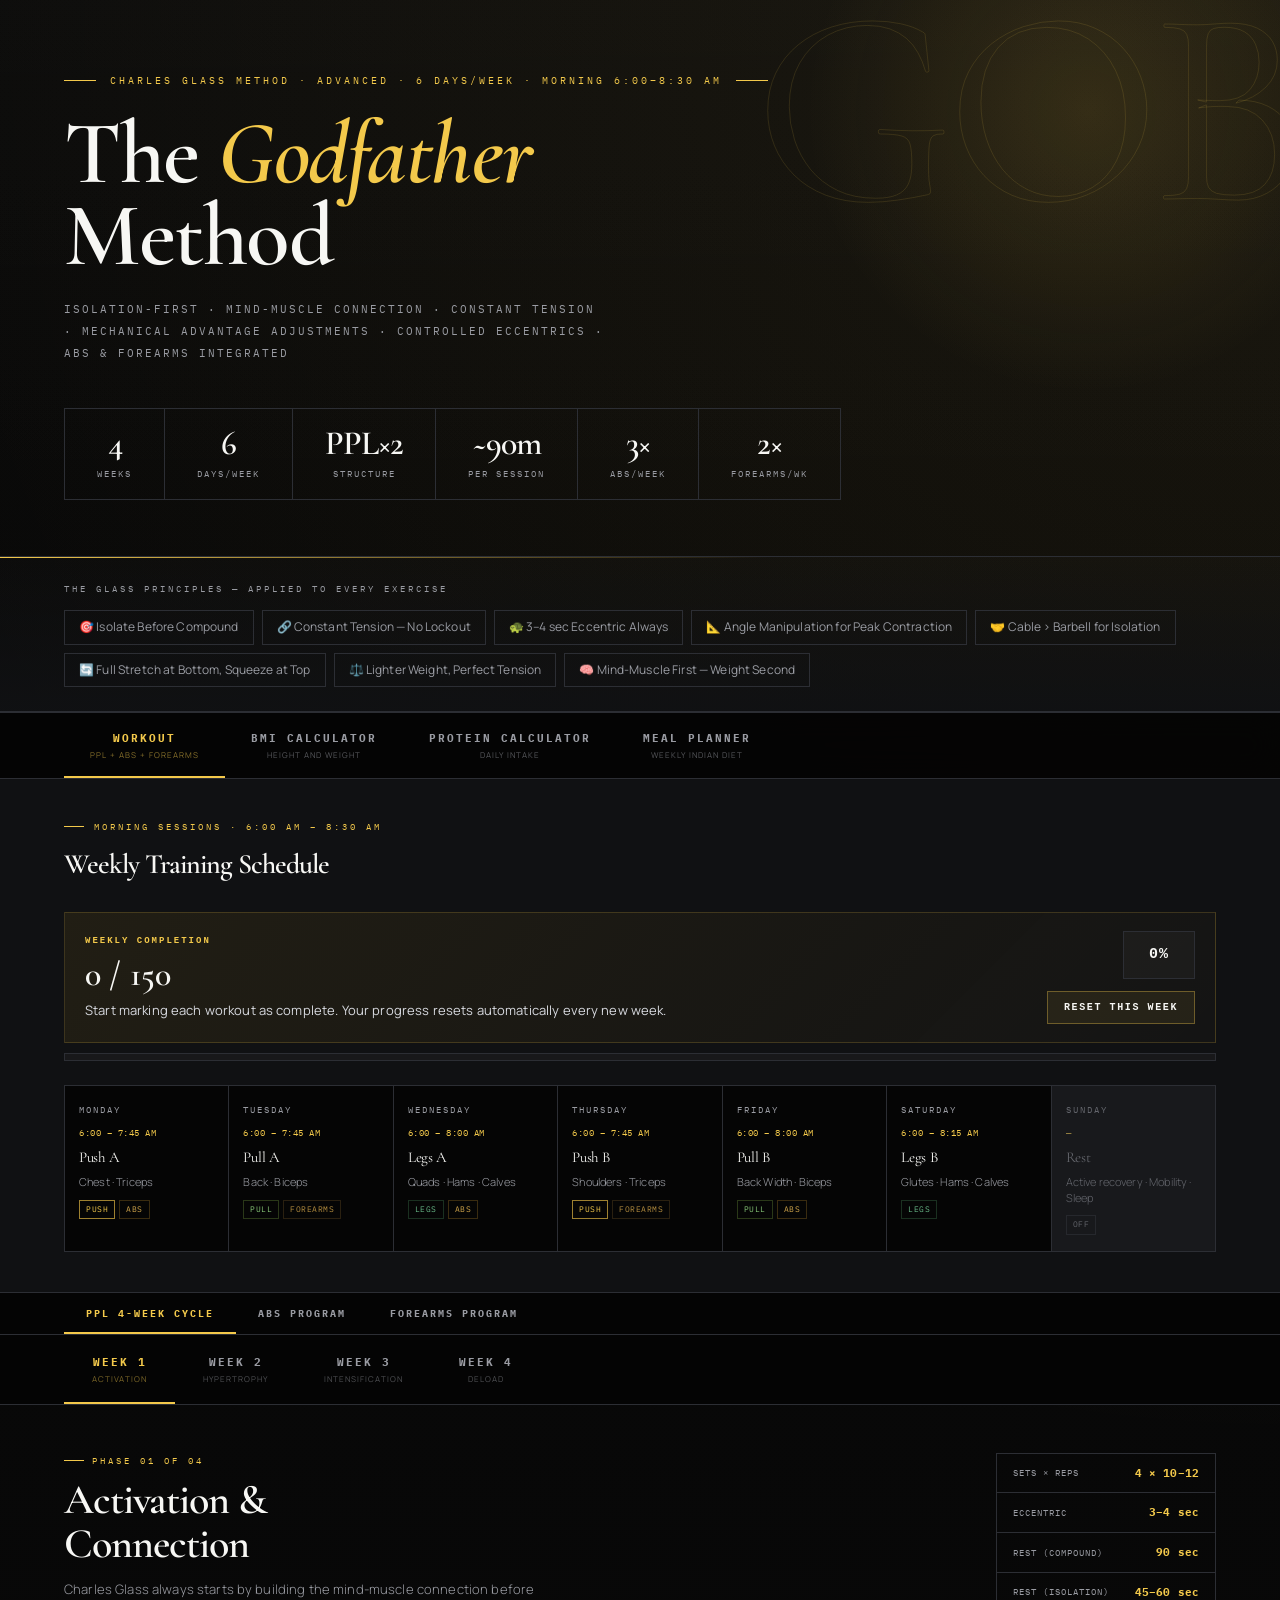
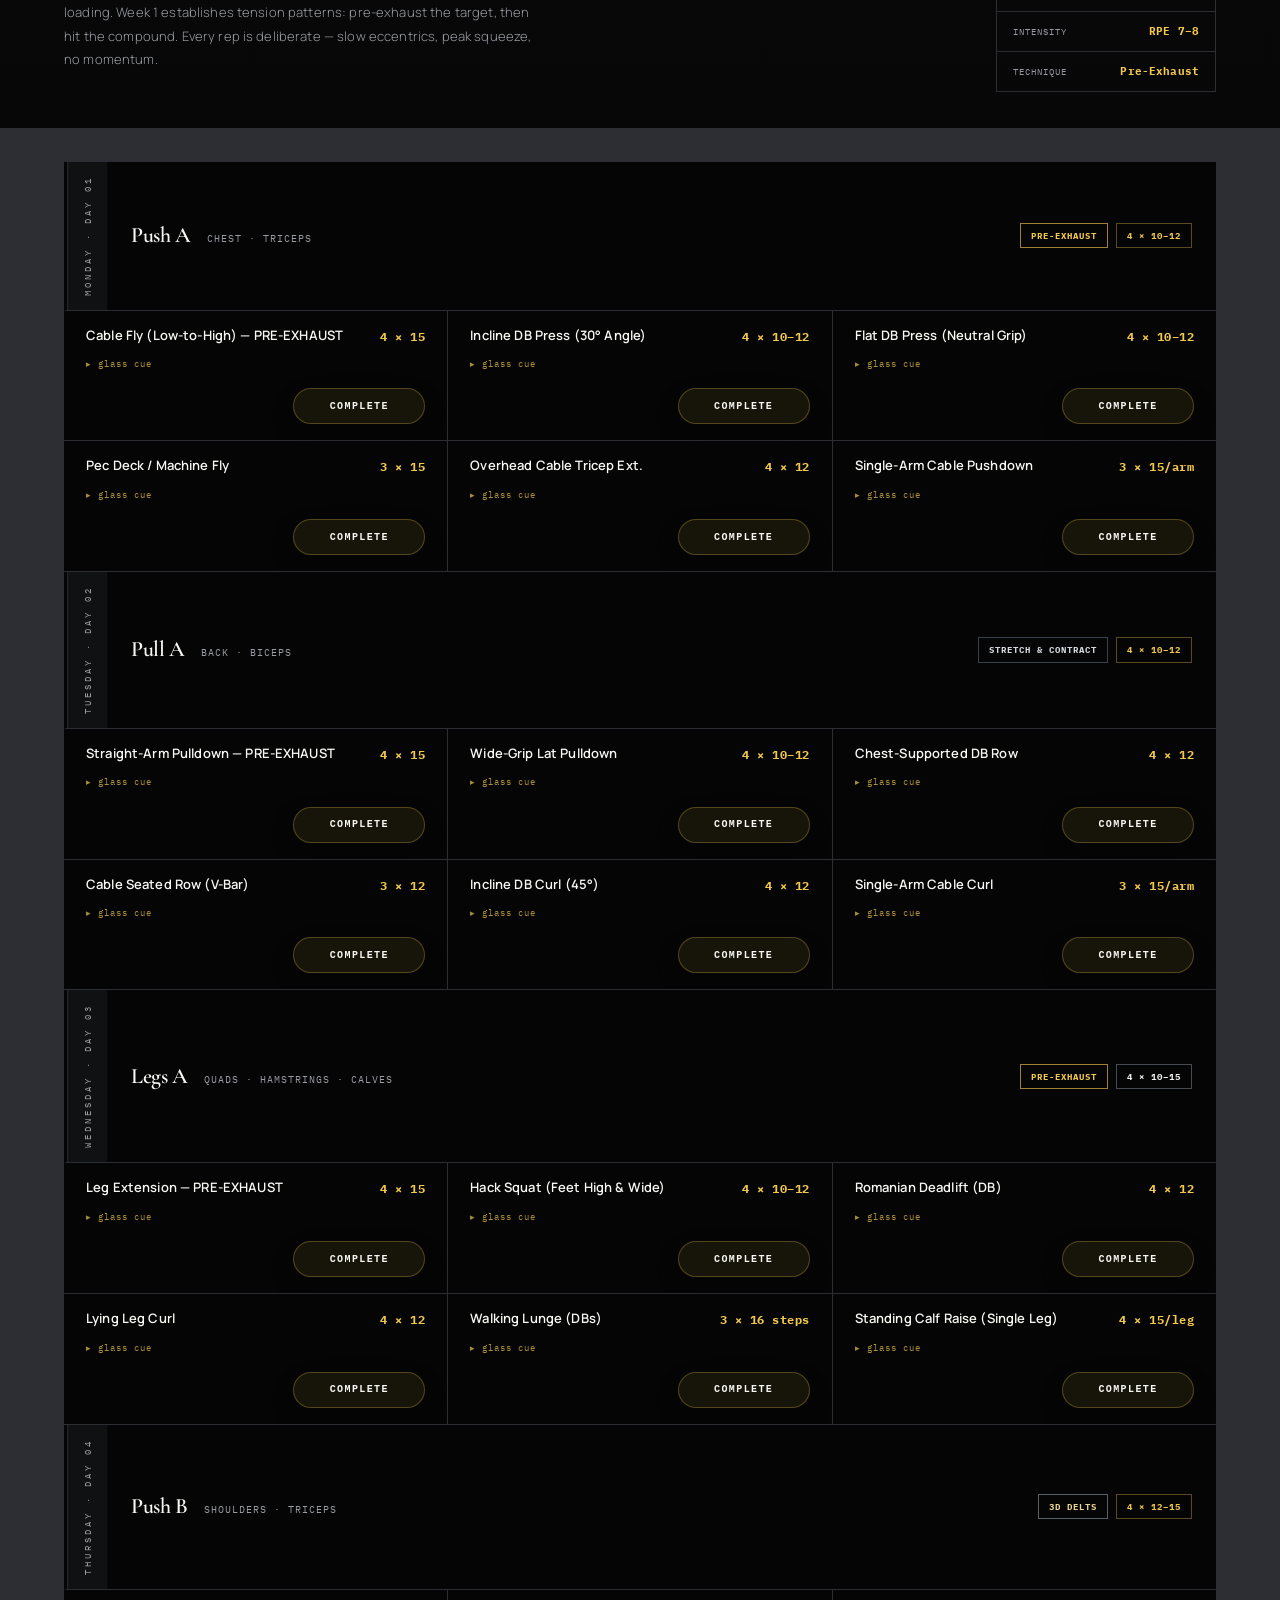
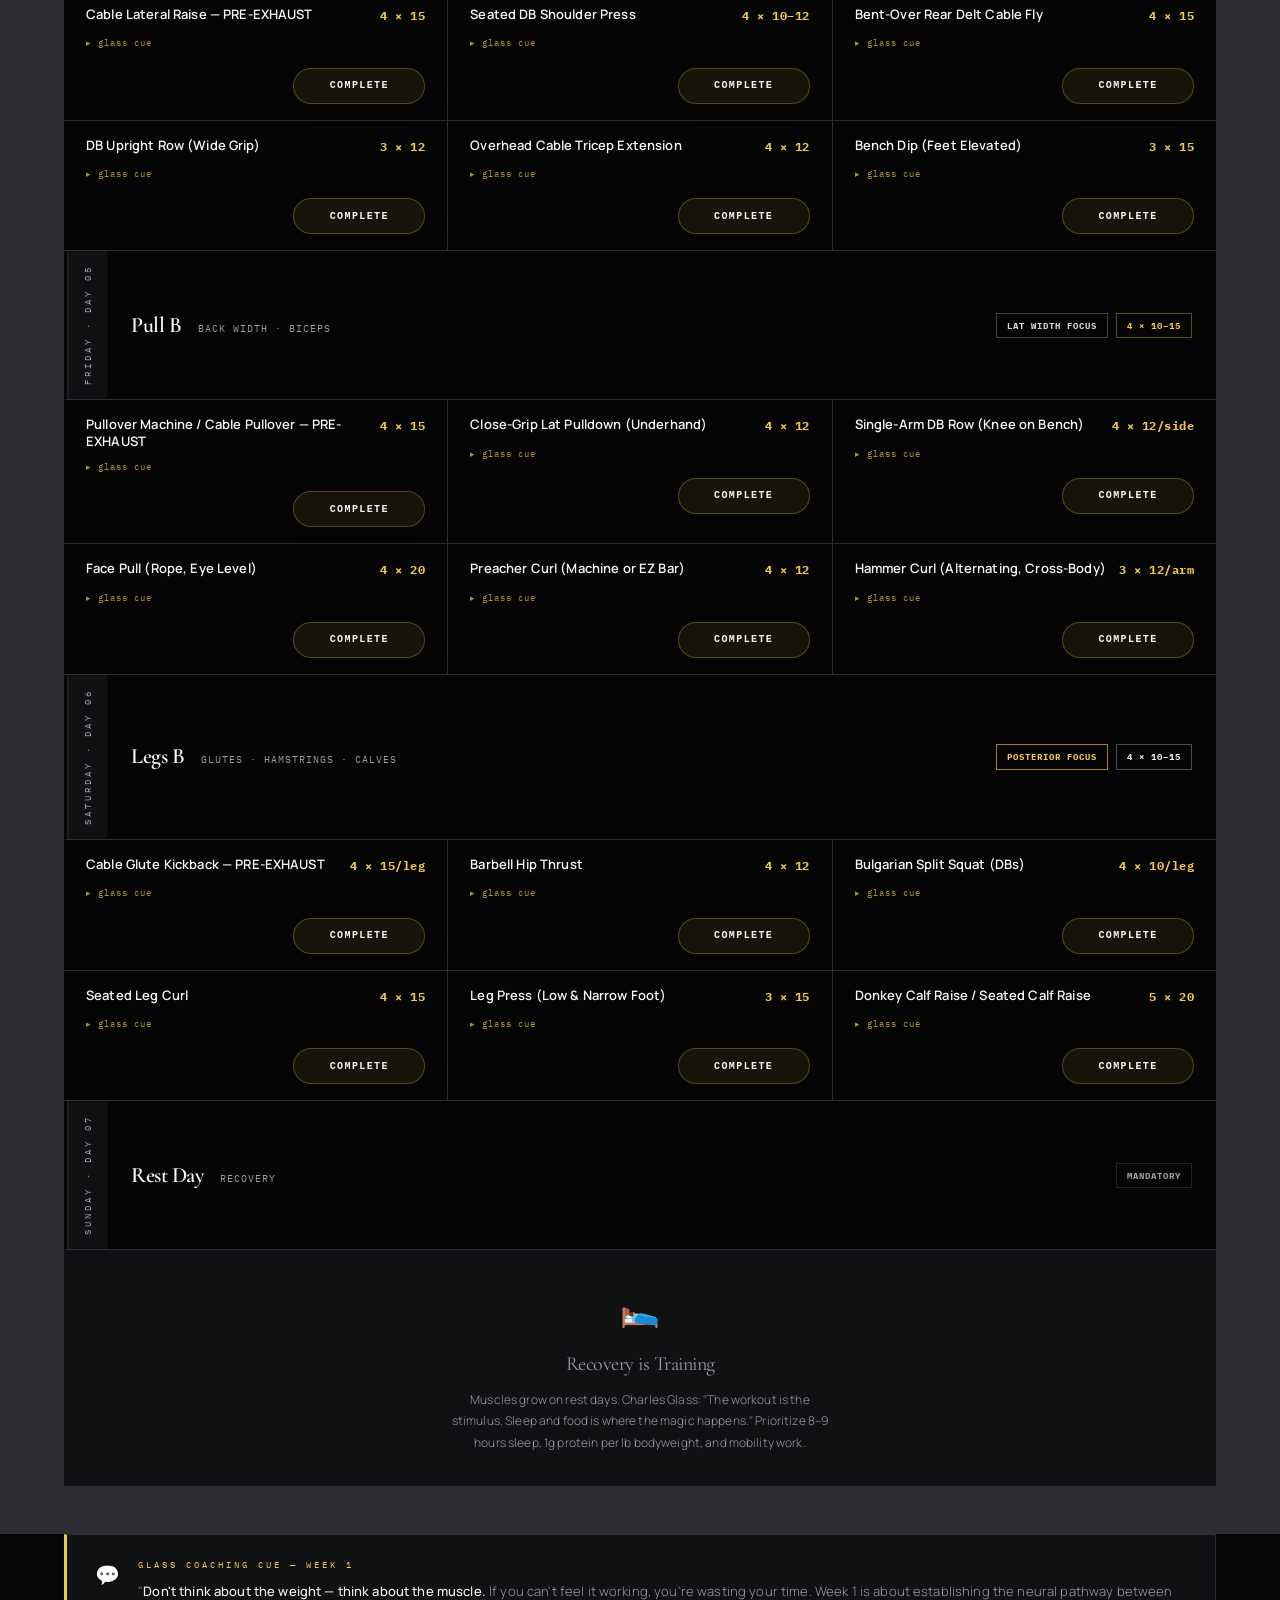
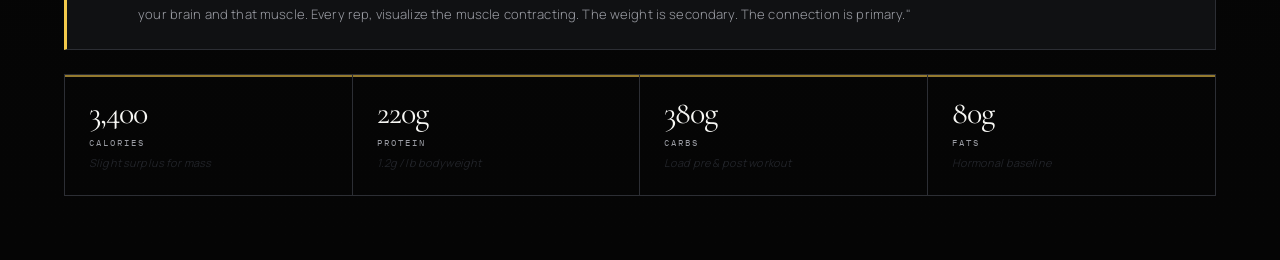
==== commit 5ce7f688: "Polish workout progress tracking UI" ====
--- a/index.html
+++ b/index.html
@@ -57,6 +57,22 @@
 <section class="schedule-section">
   <div class="section-eyebrow">Morning Sessions · 6:00 AM – 8:30 AM</div>
   <div class="section-title">Weekly Training Schedule</div>
+  <div class="workout-progress-shell">
+    <div class="workout-progress-card">
+      <div class="workout-progress-copy">
+        <div class="workout-progress-label">Weekly Completion</div>
+        <div class="workout-progress-value"><span id="workoutProgressCount">0 / 0</span></div>
+        <div class="workout-progress-note" id="workoutProgressNote">Track each completed workout block and your progress will reset automatically every new week.</div>
+      </div>
+      <div class="workout-progress-side">
+        <div class="workout-progress-percent" id="workoutProgressPercent">0%</div>
+        <button class="workout-reset-btn" id="workoutResetBtn" type="button">Reset This Week</button>
+      </div>
+    </div>
+    <div class="workout-progress-bar" aria-hidden="true">
+      <span id="workoutProgressFill"></span>
+    </div>
+  </div>
   <div class="schedule-grid">
     <!-- MON -->
     <div class="sched-day" data-day="Monday">
@@ -2021,6 +2037,163 @@
 
 </section>
 </section>
+<script>
+(function () {
+  var storagePrefix = "fitdaddy-workout-completions";
+
+  function getWeekStorageKey() {
+    var now = new Date();
+    var day = now.getDay();
+    var diffToMonday = day === 0 ? -6 : 1 - day;
+    var monday = new Date(now);
+    monday.setHours(0, 0, 0, 0);
+    monday.setDate(now.getDate() + diffToMonday);
+    return storagePrefix + "-" + monday.toISOString().slice(0, 10);
+  }
+
+  function getClosestByClass(element, className) {
+    while (element && element !== document.body) {
+      if (element.classList && element.classList.contains(className)) {
+        return element;
+      }
+      element = element.parentNode;
+    }
+    return null;
+  }
+
+  function slugifyText(value) {
+    return String(value || "")
+      .toLowerCase()
+      .replace(/[^a-z0-9]+/g, "-")
+      .replace(/^-+|-+$/g, "");
+  }
+
+  function getState() {
+    try {
+      return JSON.parse(localStorage.getItem(getWeekStorageKey()) || "{}");
+    } catch (error) {
+      return {};
+    }
+  }
+
+  function saveState(state) {
+    localStorage.setItem(getWeekStorageKey(), JSON.stringify(state));
+  }
+
+  function getWorkoutItemId(item) {
+    if (item.classList.contains("ex-cell")) {
+      var weekPanel = getClosestByClass(item, "week-panel");
+      var dayBlock = getClosestByClass(item, "day-block");
+      var dayLabelCell = dayBlock ? dayBlock.querySelector(".day-num-col") : null;
+      var exerciseNameCell = item.querySelector(".ex-name");
+      var panelId = weekPanel ? weekPanel.id : "week";
+      var dayLabel = dayLabelCell ? dayLabelCell.textContent.trim() : "day";
+      var exerciseName = exerciseNameCell ? exerciseNameCell.textContent.trim() : "exercise";
+      return panelId + "-" + slugifyText(dayLabel) + "-" + slugifyText(exerciseName);
+    }
+
+    var supplPanel = getClosestByClass(item, "suppl-panel");
+    var supplNameCell = item.querySelector(".suppl-ex-name");
+    var supplPanelId = supplPanel ? supplPanel.id : "supplementary";
+    var supplExerciseName = supplNameCell ? supplNameCell.textContent.trim() : "exercise";
+    return supplPanelId + "-" + slugifyText(supplExerciseName);
+  }
+
+  function setCompletedState(item, isComplete) {
+    var button = item.querySelector(".workout-complete-btn");
+    item.classList.toggle("is-complete", isComplete);
+    if (button) {
+      button.classList.toggle("is-complete", isComplete);
+      button.innerHTML = isComplete ? "Completed" : "Complete";
+    }
+  }
+
+  function toggleWorkoutCompletion(item) {
+    var state = getState();
+    var workoutId = item.getAttribute("data-workout-id");
+    var nextValue;
+
+    if (!workoutId) {
+      return;
+    }
+
+    nextValue = !state[workoutId];
+    if (nextValue) {
+      state[workoutId] = true;
+    } else {
+      delete state[workoutId];
+    }
+
+    saveState(state);
+    setCompletedState(item, nextValue);
+  }
+
+  function attachFallbackButtons() {
+    var state = getState();
+    var workoutItems = document.querySelectorAll(".ex-cell, .suppl-ex-row");
+    var i;
+
+    for (i = 0; i < workoutItems.length; i += 1) {
+      var item = workoutItems[i];
+      var workoutId = getWorkoutItemId(item);
+      var actionRow = item.querySelector(".workout-complete-row");
+      var button;
+      var hint;
+      var body;
+
+      item.setAttribute("data-workout-id", workoutId);
+      if (item.dataset) {
+        item.dataset.workoutId = workoutId;
+      }
+
+      if (!actionRow) {
+        actionRow = document.createElement("div");
+        actionRow.className = "workout-complete-row";
+
+        button = document.createElement("button");
+        button.type = "button";
+        button.className = "workout-complete-btn";
+        button.innerHTML = "Complete";
+        button.onclick = function (event) {
+          event = event || window.event;
+          if (event.stopPropagation) event.stopPropagation();
+          event.cancelBubble = true;
+          toggleWorkoutCompletion(getClosestByClass(this, "ex-cell") || getClosestByClass(this, "suppl-ex-row"));
+        };
+
+        actionRow.appendChild(button);
+
+        if (item.classList.contains("ex-cell")) {
+          hint = item.querySelector(".ex-expand-toggle");
+          if (hint && hint.parentNode) {
+            hint.parentNode.insertBefore(actionRow, hint.nextSibling);
+          } else {
+            item.appendChild(actionRow);
+          }
+        } else {
+          hint = item.querySelector(".suppl-expand-hint");
+          body = item.querySelector(".suppl-ex-body");
+          if (hint && hint.parentNode) {
+            hint.parentNode.insertBefore(actionRow, hint.nextSibling);
+          } else if (body) {
+            body.appendChild(actionRow);
+          }
+        }
+      }
+
+      setCompletedState(item, Boolean(state[workoutId]));
+    }
+  }
+
+  if (document.readyState === "loading") {
+    document.addEventListener("DOMContentLoaded", attachFallbackButtons);
+  } else {
+    attachFallbackButtons();
+  }
+
+  window.addEventListener("load", attachFallbackButtons);
+})();
+</script>
 <script src="assets/js/app.js"></script>
 </body>
 </html>
--- a/assets/css/styles.css
+++ b/assets/css/styles.css
@@ -439,13 +439,20 @@
 .ex-cell.is-complete .ex-name,
 .ex-cell.is-complete .ex-sets {
   text-decoration: line-through;
-  text-decoration-thickness: 1.5px;
+  text-decoration-thickness: 1.75px;
+  text-decoration-color: rgba(243, 201, 75, 0.95);
 }
 .ex-cell.is-complete .ex-name,
 .ex-cell.is-complete .ex-sets,
 .ex-cell.is-complete .ex-expand-toggle,
 .ex-cell.is-complete .ex-detail {
-  opacity: 0.55;
+  opacity: 0.72;
+}
+.ex-cell.is-complete {
+  background:
+    linear-gradient(135deg, rgba(243, 201, 75, 0.09), rgba(255, 255, 255, 0.01)),
+    rgba(255, 255, 255, 0.02);
+  border-color: rgba(243, 201, 75, 0.28);
 }
 
 .ex-top {
@@ -457,27 +464,37 @@
 .workout-complete-row {
   display: flex;
   justify-content: flex-end;
-  margin-top: 6px;
+  margin-top: 10px;
 }
 .workout-complete-btn {
-  background: transparent;
-  border: 1px solid var(--border);
-  color: var(--muted);
-  padding: 6px 10px;
-  font-family: 'IBM Plex Mono', monospace;
-  font-size: 8px;
+  display: inline-flex;
+  align-items: center;
+  justify-content: center;
+  min-width: 132px;
+  min-height: 36px;
+  background: rgba(243, 201, 75, 0.08);
+  border: 1px solid rgba(243, 201, 75, 0.28);
+  color: var(--white);
+  padding: 8px 14px;
+  font-family: 'IBM Plex Mono', monospace;
+  font-size: 10px;
   font-weight: 600;
-  letter-spacing: 1px;
-  text-transform: uppercase;
+  letter-spacing: 1.4px;
+  text-transform: uppercase;
+  border-radius: 999px;
+  box-shadow: 0 10px 24px rgba(0, 0, 0, 0.18);
   cursor: pointer;
-  transition: color 0.2s ease, border-color 0.2s ease, background 0.2s ease;
+  transition: color 0.2s ease, border-color 0.2s ease, background 0.2s ease, transform 0.2s ease, box-shadow 0.2s ease;
 }
 .workout-complete-btn:hover {
-  color: var(--white);
+  transform: translateY(-1px);
+  color: var(--accent);
   border-color: var(--accent);
+  background: rgba(243, 201, 75, 0.16);
+  box-shadow: 0 14px 28px rgba(0, 0, 0, 0.24);
 }
 .workout-complete-btn.is-complete {
-  background: rgba(243,201,75,0.12);
+  background: linear-gradient(135deg, rgba(243, 201, 75, 0.24), rgba(255, 255, 255, 0.08));
   border-color: var(--accent);
   color: var(--accent);
 }
@@ -650,6 +667,103 @@
   letter-spacing: -1px;
   margin-bottom: 24px;
 }
+.workout-progress-shell {
+  margin-bottom: 24px;
+}
+.workout-progress-card {
+  display: flex;
+  align-items: center;
+  justify-content: space-between;
+  gap: 20px;
+  padding: 18px 20px;
+  border: 1px solid rgba(243, 201, 75, 0.18);
+  background:
+    linear-gradient(135deg, rgba(243, 201, 75, 0.08), rgba(255, 255, 255, 0.02)),
+    rgba(16, 16, 16, 0.92);
+}
+.workout-progress-copy {
+  flex: 1;
+  min-width: 0;
+}
+.workout-progress-label {
+  font-family: 'IBM Plex Mono', monospace;
+  font-size: 9px;
+  font-weight: 600;
+  letter-spacing: 2px;
+  text-transform: uppercase;
+  color: var(--accent);
+  margin-bottom: 8px;
+}
+.workout-progress-value {
+  font-family: 'Cormorant Garamond', serif;
+  font-size: 34px;
+  font-weight: 600;
+  color: var(--white);
+  line-height: 1;
+  margin-bottom: 8px;
+}
+.workout-progress-note {
+  font-family: 'Manrope', sans-serif;
+  font-size: 13px;
+  line-height: 1.6;
+  color: var(--text);
+  max-width: 620px;
+}
+.workout-progress-side {
+  display: flex;
+  align-items: flex-end;
+  gap: 12px;
+  flex-direction: column;
+  flex-shrink: 0;
+}
+.workout-progress-percent {
+  min-width: 72px;
+  padding: 10px 14px;
+  border: 1px solid var(--border);
+  background: rgba(255, 255, 255, 0.03);
+  font-family: 'IBM Plex Mono', monospace;
+  font-size: 15px;
+  font-weight: 600;
+  letter-spacing: 1px;
+  text-align: center;
+  color: var(--white);
+}
+.workout-progress-bar {
+  position: relative;
+  height: 8px;
+  margin-top: 10px;
+  border: 1px solid var(--border);
+  background: rgba(255, 255, 255, 0.03);
+  overflow: hidden;
+}
+.workout-progress-bar span {
+  display: block;
+  width: 0;
+  height: 100%;
+  background: linear-gradient(90deg, #f3c94b 0%, #fff2a6 100%);
+  box-shadow: 0 0 22px rgba(243, 201, 75, 0.28);
+  transition: width 0.25s ease;
+}
+.workout-reset-btn {
+  min-width: 148px;
+  padding: 10px 16px;
+  border: 1px solid rgba(243, 201, 75, 0.35);
+  background: rgba(243, 201, 75, 0.08);
+  color: var(--white);
+  font-family: 'IBM Plex Mono', monospace;
+  font-size: 10px;
+  font-weight: 600;
+  letter-spacing: 1.6px;
+  text-transform: uppercase;
+  cursor: pointer;
+  transition: transform 0.2s ease, border-color 0.2s ease, background 0.2s ease, color 0.2s ease;
+}
+.workout-reset-btn:hover {
+  transform: translateY(-1px);
+  border-color: var(--accent);
+  background: rgba(243, 201, 75, 0.14);
+  color: var(--accent);
+}
 .schedule-grid {
   display: grid;
   grid-template-columns: repeat(7, 1fr);
@@ -894,13 +1008,20 @@
 .suppl-ex-row.is-complete .suppl-ex-name,
 .suppl-ex-row.is-complete .suppl-ex-sets {
   text-decoration: line-through;
-  text-decoration-thickness: 1.5px;
+  text-decoration-thickness: 1.75px;
+  text-decoration-color: rgba(243, 201, 75, 0.95);
 }
 .suppl-ex-row.is-complete .suppl-ex-name,
 .suppl-ex-row.is-complete .suppl-ex-sets,
 .suppl-ex-row.is-complete .suppl-expand-hint,
 .suppl-ex-row.is-complete .suppl-ex-detail {
-  opacity: 0.55;
+  opacity: 0.72;
+}
+.suppl-ex-row.is-complete {
+  border-left-color: rgba(243, 201, 75, 0.38);
+  background:
+    linear-gradient(135deg, rgba(243, 201, 75, 0.08), rgba(255, 255, 255, 0.015)),
+    rgba(255, 255, 255, 0.02);
 }
 .suppl-ex-num {
   display: flex;
@@ -1109,6 +1230,18 @@
   .wi-right { width: 100%; }
   .week-btn { padding: 16px 18px 14px; }
   .suppl-btn { padding: 14px 16px 12px; }
+  .workout-progress-card {
+    flex-direction: column;
+    align-items: stretch;
+  }
+  .workout-progress-side {
+    width: 100%;
+    align-items: stretch;
+  }
+  .workout-progress-percent,
+  .workout-reset-btn {
+    width: 100%;
+  }
   .schedule-grid { grid-template-columns: repeat(2, 1fr); }
   .suppl-meta-row { grid-template-columns: repeat(2, 1fr); }
   .suppl-intro { flex-direction: column; }
@@ -1143,6 +1276,15 @@
   .ex-meta-grid,
   .meal-nutrition { grid-template-columns: 1fr; }
   .tool-header { align-items: flex-start; }
+  .workout-progress-card {
+    padding: 16px;
+  }
+  .workout-progress-value {
+    font-size: 28px;
+  }
+  .workout-progress-note {
+    font-size: 12px;
+  }
   .page-tab {
     min-width: 156px;
     font-size: 10px;
@@ -1156,6 +1298,10 @@
   .tool-card select { width: 100%; }
   .tool-quick-actions { display:grid; grid-template-columns:1fr; }
   .tool-result-value { font-size: 32px; }
+  .workout-complete-btn {
+    min-width: 0;
+    width: 100%;
+  }
   .diet-card h3 { font-size: 22px; }
   .meal-name { font-size: 14px; }
   .meal-detail, .meal-recipe { font-size: 12px; }
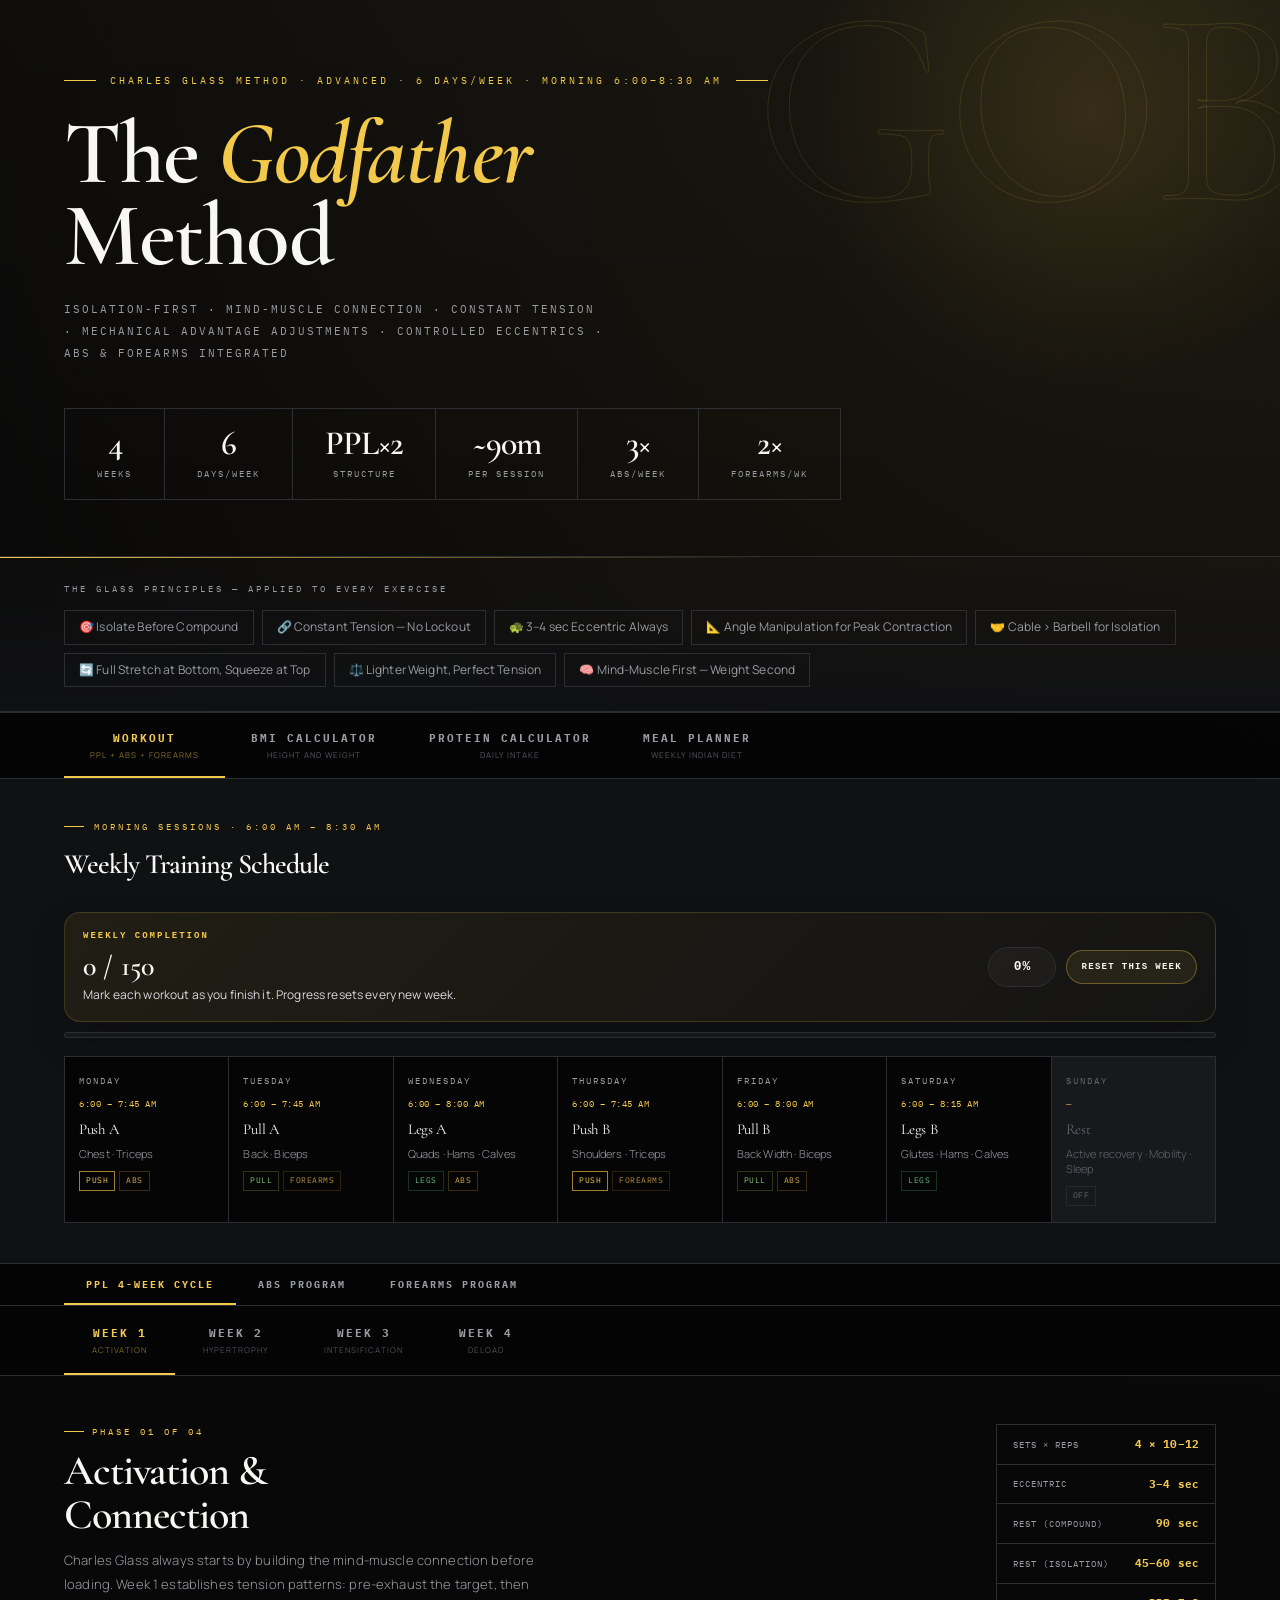
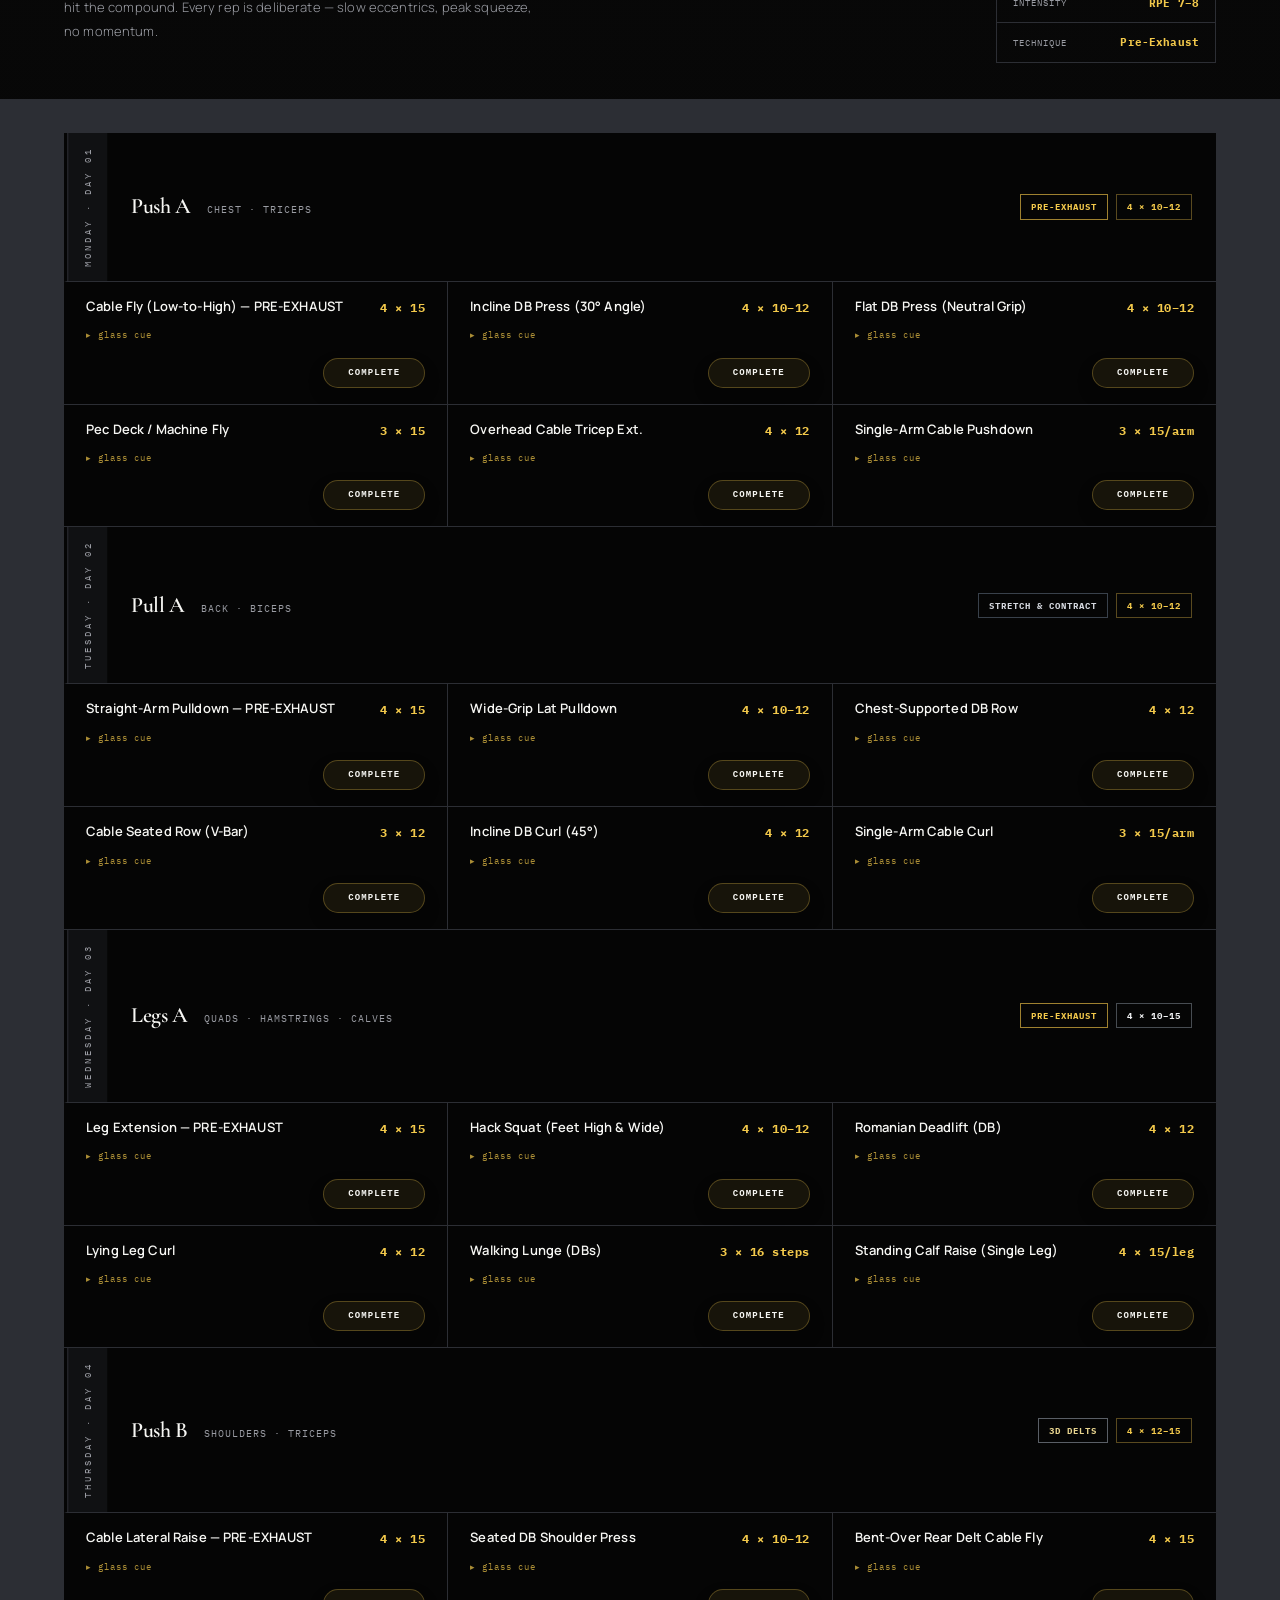
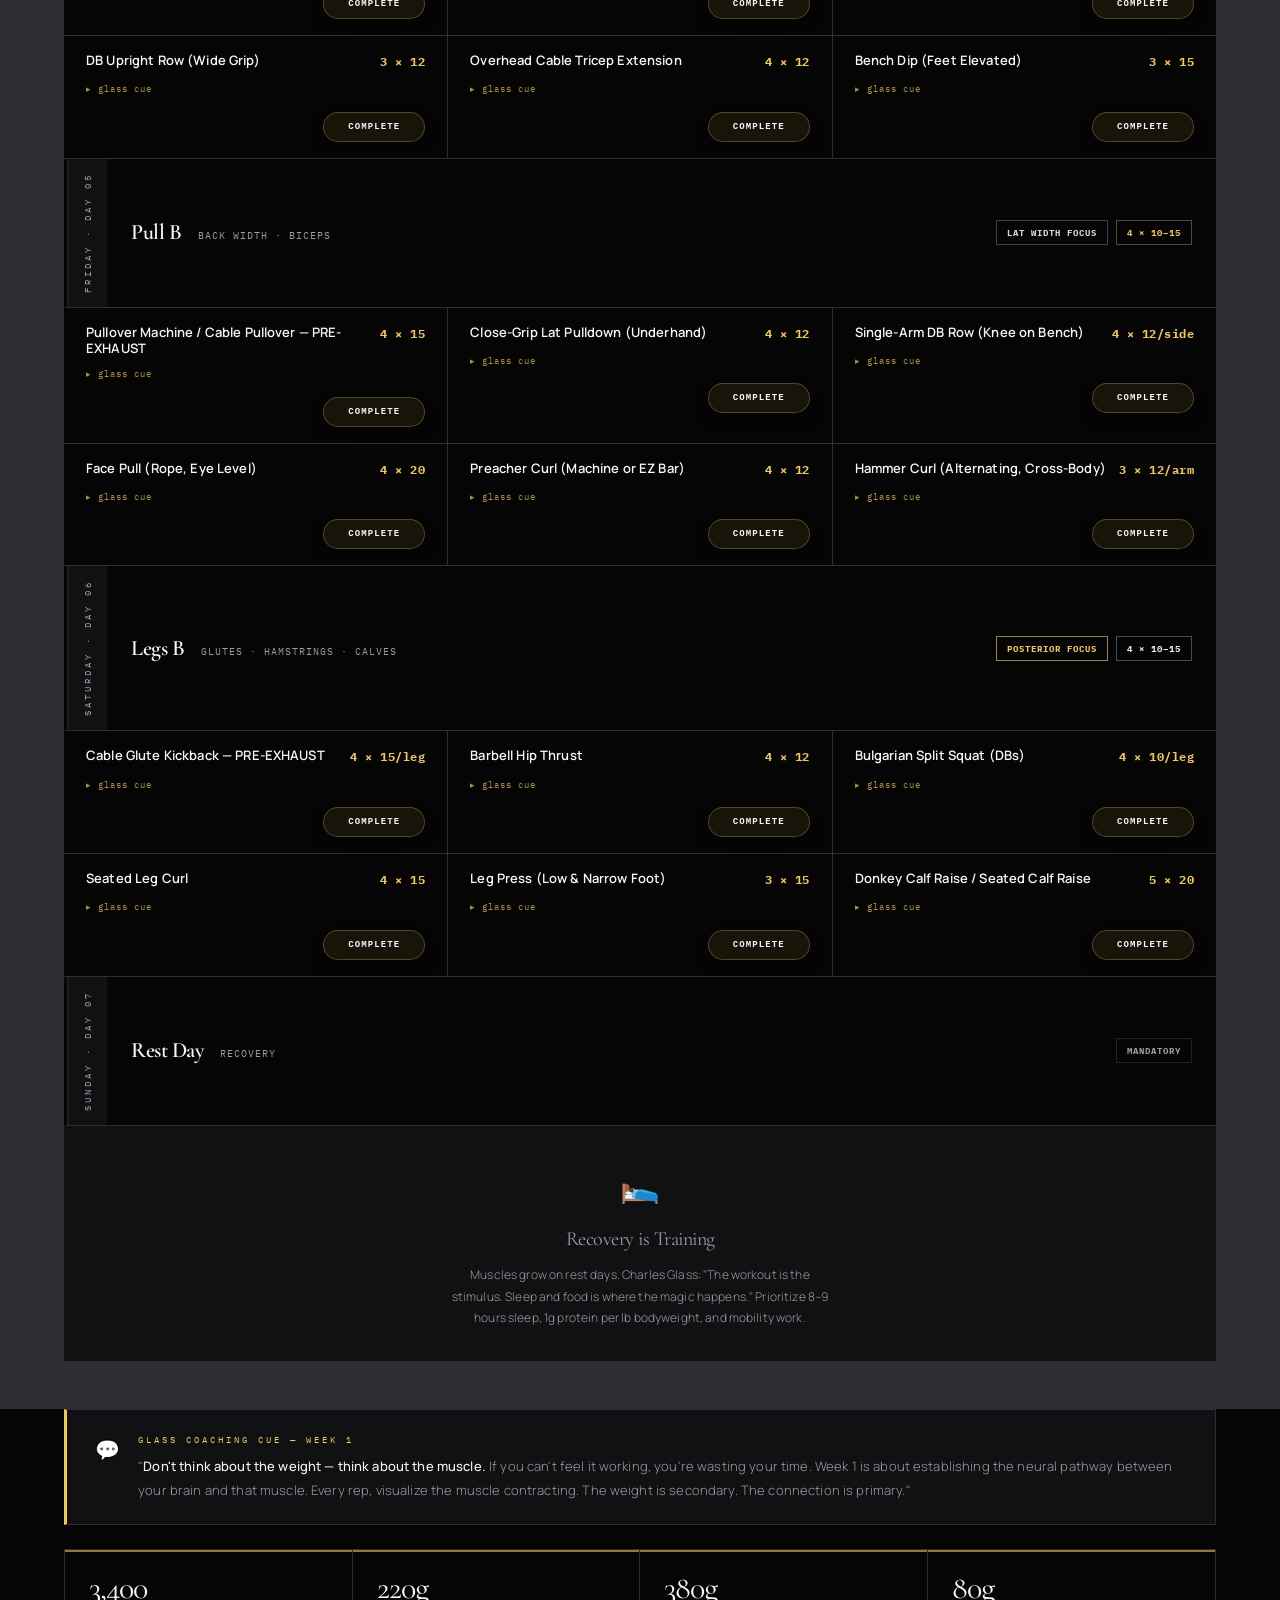
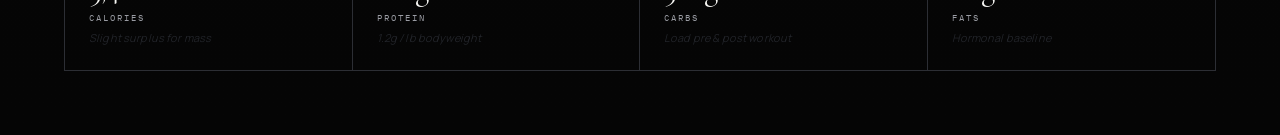
==== commit add47d45: "Refine workout tracker layout" ====
--- a/index.html
+++ b/index.html
@@ -62,7 +62,7 @@
       <div class="workout-progress-copy">
         <div class="workout-progress-label">Weekly Completion</div>
         <div class="workout-progress-value"><span id="workoutProgressCount">0 / 0</span></div>
-        <div class="workout-progress-note" id="workoutProgressNote">Track each completed workout block and your progress will reset automatically every new week.</div>
+        <div class="workout-progress-note" id="workoutProgressNote">Mark each workout as you finish it. Progress resets automatically when a new week starts.</div>
       </div>
       <div class="workout-progress-side">
         <div class="workout-progress-percent" id="workoutProgressPercent">0%</div>
--- a/assets/css/styles.css
+++ b/assets/css/styles.css
@@ -464,25 +464,25 @@
 .workout-complete-row {
   display: flex;
   justify-content: flex-end;
-  margin-top: 10px;
+  margin-top: 8px;
 }
 .workout-complete-btn {
   display: inline-flex;
   align-items: center;
   justify-content: center;
-  min-width: 132px;
-  min-height: 36px;
+  min-width: 102px;
+  min-height: 30px;
   background: rgba(243, 201, 75, 0.08);
   border: 1px solid rgba(243, 201, 75, 0.28);
   color: var(--white);
-  padding: 8px 14px;
-  font-family: 'IBM Plex Mono', monospace;
-  font-size: 10px;
+  padding: 6px 12px;
+  font-family: 'IBM Plex Mono', monospace;
+  font-size: 9px;
   font-weight: 600;
-  letter-spacing: 1.4px;
+  letter-spacing: 1.1px;
   text-transform: uppercase;
   border-radius: 999px;
-  box-shadow: 0 10px 24px rgba(0, 0, 0, 0.18);
+  box-shadow: 0 8px 18px rgba(0, 0, 0, 0.14);
   cursor: pointer;
   transition: color 0.2s ease, border-color 0.2s ease, background 0.2s ease, transform 0.2s ease, box-shadow 0.2s ease;
 }
@@ -668,21 +668,22 @@
   margin-bottom: 24px;
 }
 .workout-progress-shell {
-  margin-bottom: 24px;
+  margin-bottom: 18px;
 }
 .workout-progress-card {
-  display: flex;
+  display: grid;
+  grid-template-columns: minmax(0, 1.6fr) auto;
   align-items: center;
-  justify-content: space-between;
-  gap: 20px;
-  padding: 18px 20px;
+  gap: 14px 18px;
+  padding: 16px 18px;
   border: 1px solid rgba(243, 201, 75, 0.18);
   background:
     linear-gradient(135deg, rgba(243, 201, 75, 0.08), rgba(255, 255, 255, 0.02)),
     rgba(16, 16, 16, 0.92);
+  border-radius: 16px;
+  box-shadow: 0 18px 40px rgba(0, 0, 0, 0.18);
 }
 .workout-progress-copy {
-  flex: 1;
   min-width: 0;
 }
 .workout-progress-label {
@@ -696,45 +697,49 @@
 }
 .workout-progress-value {
   font-family: 'Cormorant Garamond', serif;
-  font-size: 34px;
+  font-size: 28px;
   font-weight: 600;
   color: var(--white);
   line-height: 1;
-  margin-bottom: 8px;
+  margin-bottom: 6px;
 }
 .workout-progress-note {
   font-family: 'Manrope', sans-serif;
-  font-size: 13px;
-  line-height: 1.6;
+  font-size: 12px;
+  line-height: 1.55;
   color: var(--text);
-  max-width: 620px;
+  max-width: 520px;
 }
 .workout-progress-side {
   display: flex;
-  align-items: flex-end;
-  gap: 12px;
-  flex-direction: column;
+  align-items: center;
+  justify-content: flex-end;
+  gap: 10px;
+  flex-wrap: wrap;
   flex-shrink: 0;
 }
 .workout-progress-percent {
-  min-width: 72px;
-  padding: 10px 14px;
+  min-width: 68px;
+  padding: 8px 12px;
   border: 1px solid var(--border);
   background: rgba(255, 255, 255, 0.03);
   font-family: 'IBM Plex Mono', monospace;
-  font-size: 15px;
+  font-size: 13px;
   font-weight: 600;
   letter-spacing: 1px;
   text-align: center;
   color: var(--white);
+  border-radius: 999px;
 }
 .workout-progress-bar {
+  grid-column: 1 / -1;
   position: relative;
-  height: 8px;
+  height: 6px;
   margin-top: 10px;
   border: 1px solid var(--border);
   background: rgba(255, 255, 255, 0.03);
   overflow: hidden;
+  border-radius: 999px;
 }
 .workout-progress-bar span {
   display: block;
@@ -745,16 +750,18 @@
   transition: width 0.25s ease;
 }
 .workout-reset-btn {
-  min-width: 148px;
-  padding: 10px 16px;
+  min-width: 122px;
+  min-height: 34px;
+  padding: 8px 14px;
   border: 1px solid rgba(243, 201, 75, 0.35);
   background: rgba(243, 201, 75, 0.08);
   color: var(--white);
   font-family: 'IBM Plex Mono', monospace;
-  font-size: 10px;
+  font-size: 9px;
   font-weight: 600;
-  letter-spacing: 1.6px;
-  text-transform: uppercase;
+  letter-spacing: 1.3px;
+  text-transform: uppercase;
+  border-radius: 999px;
   cursor: pointer;
   transition: transform 0.2s ease, border-color 0.2s ease, background 0.2s ease, color 0.2s ease;
 }
@@ -1231,16 +1238,16 @@
   .week-btn { padding: 16px 18px 14px; }
   .suppl-btn { padding: 14px 16px 12px; }
   .workout-progress-card {
-    flex-direction: column;
-    align-items: stretch;
+    grid-template-columns: 1fr;
+    gap: 12px;
   }
   .workout-progress-side {
     width: 100%;
-    align-items: stretch;
+    justify-content: space-between;
   }
   .workout-progress-percent,
   .workout-reset-btn {
-    width: 100%;
+    width: auto;
   }
   .schedule-grid { grid-template-columns: repeat(2, 1fr); }
   .suppl-meta-row { grid-template-columns: repeat(2, 1fr); }
@@ -1280,10 +1287,14 @@
     padding: 16px;
   }
   .workout-progress-value {
-    font-size: 28px;
+    font-size: 24px;
   }
   .workout-progress-note {
     font-size: 12px;
+  }
+  .workout-progress-side {
+    align-items: stretch;
+    flex-direction: column;
   }
   .page-tab {
     min-width: 156px;
